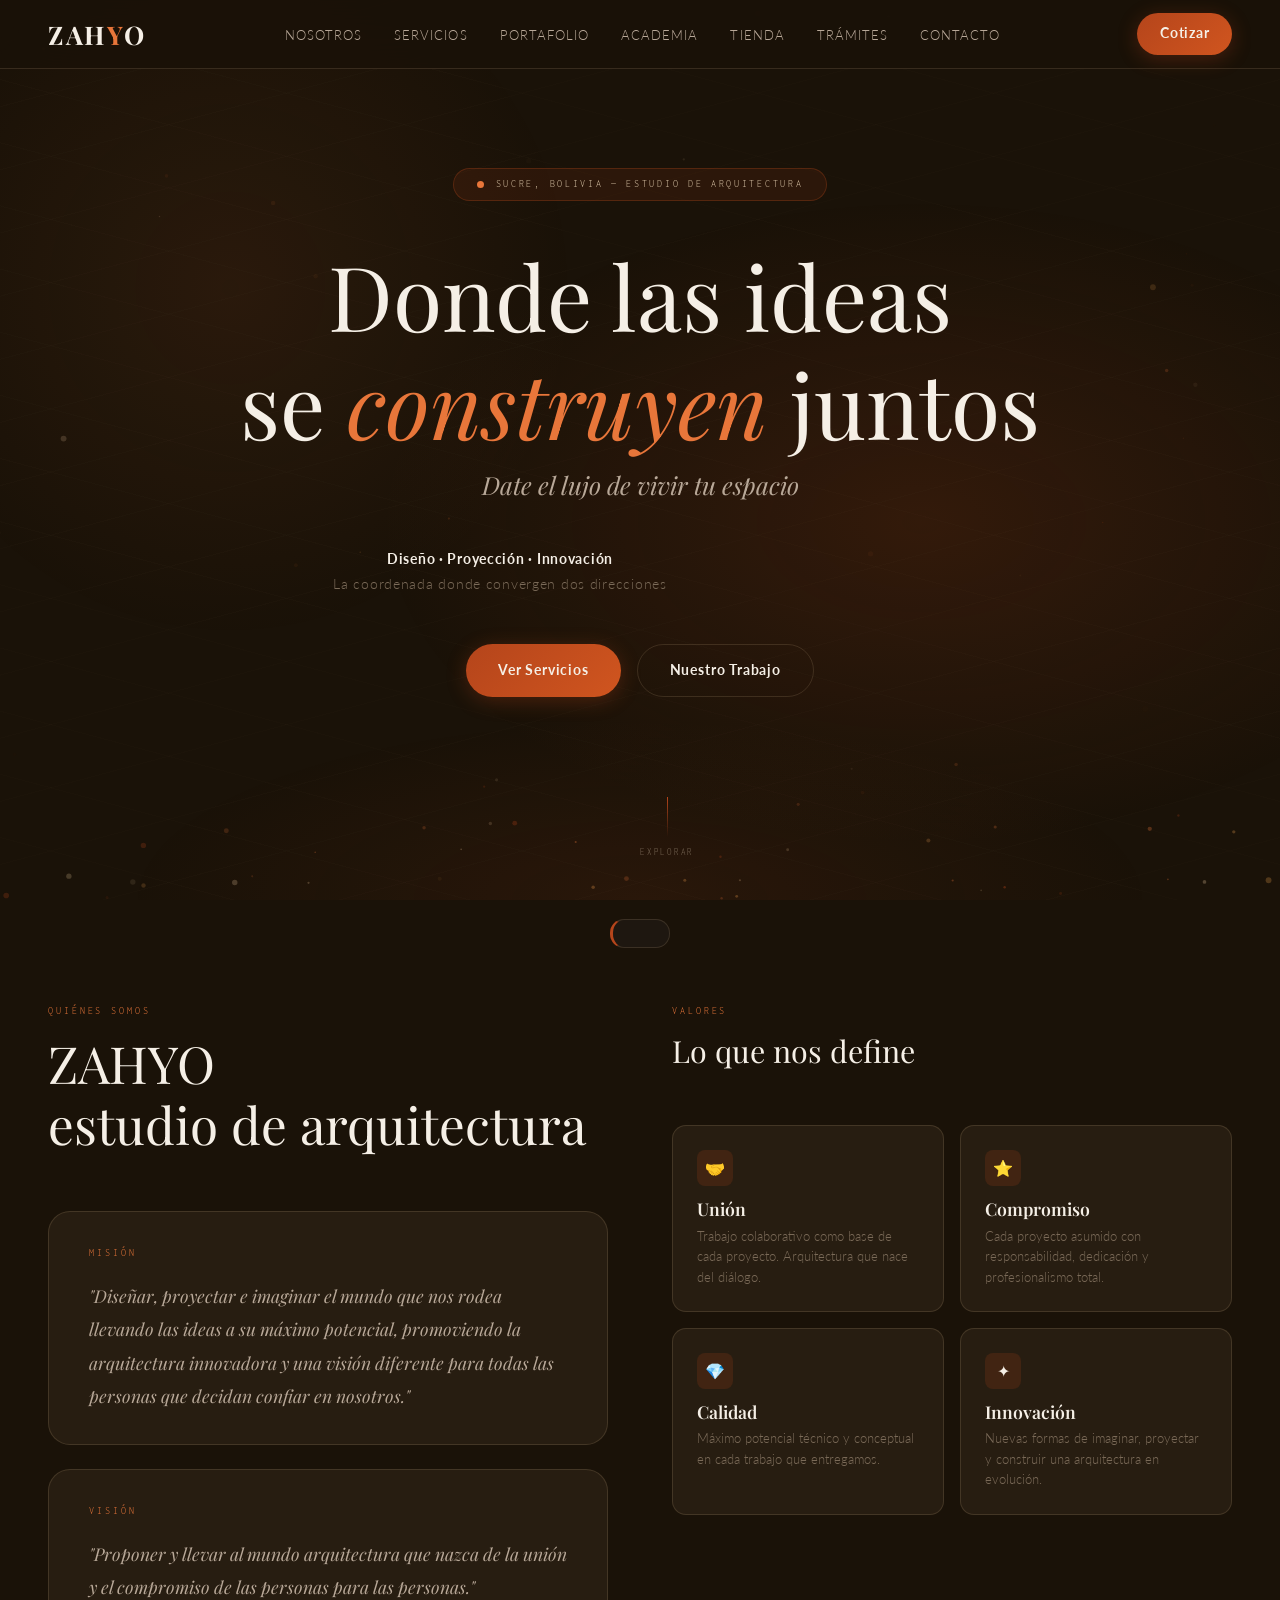
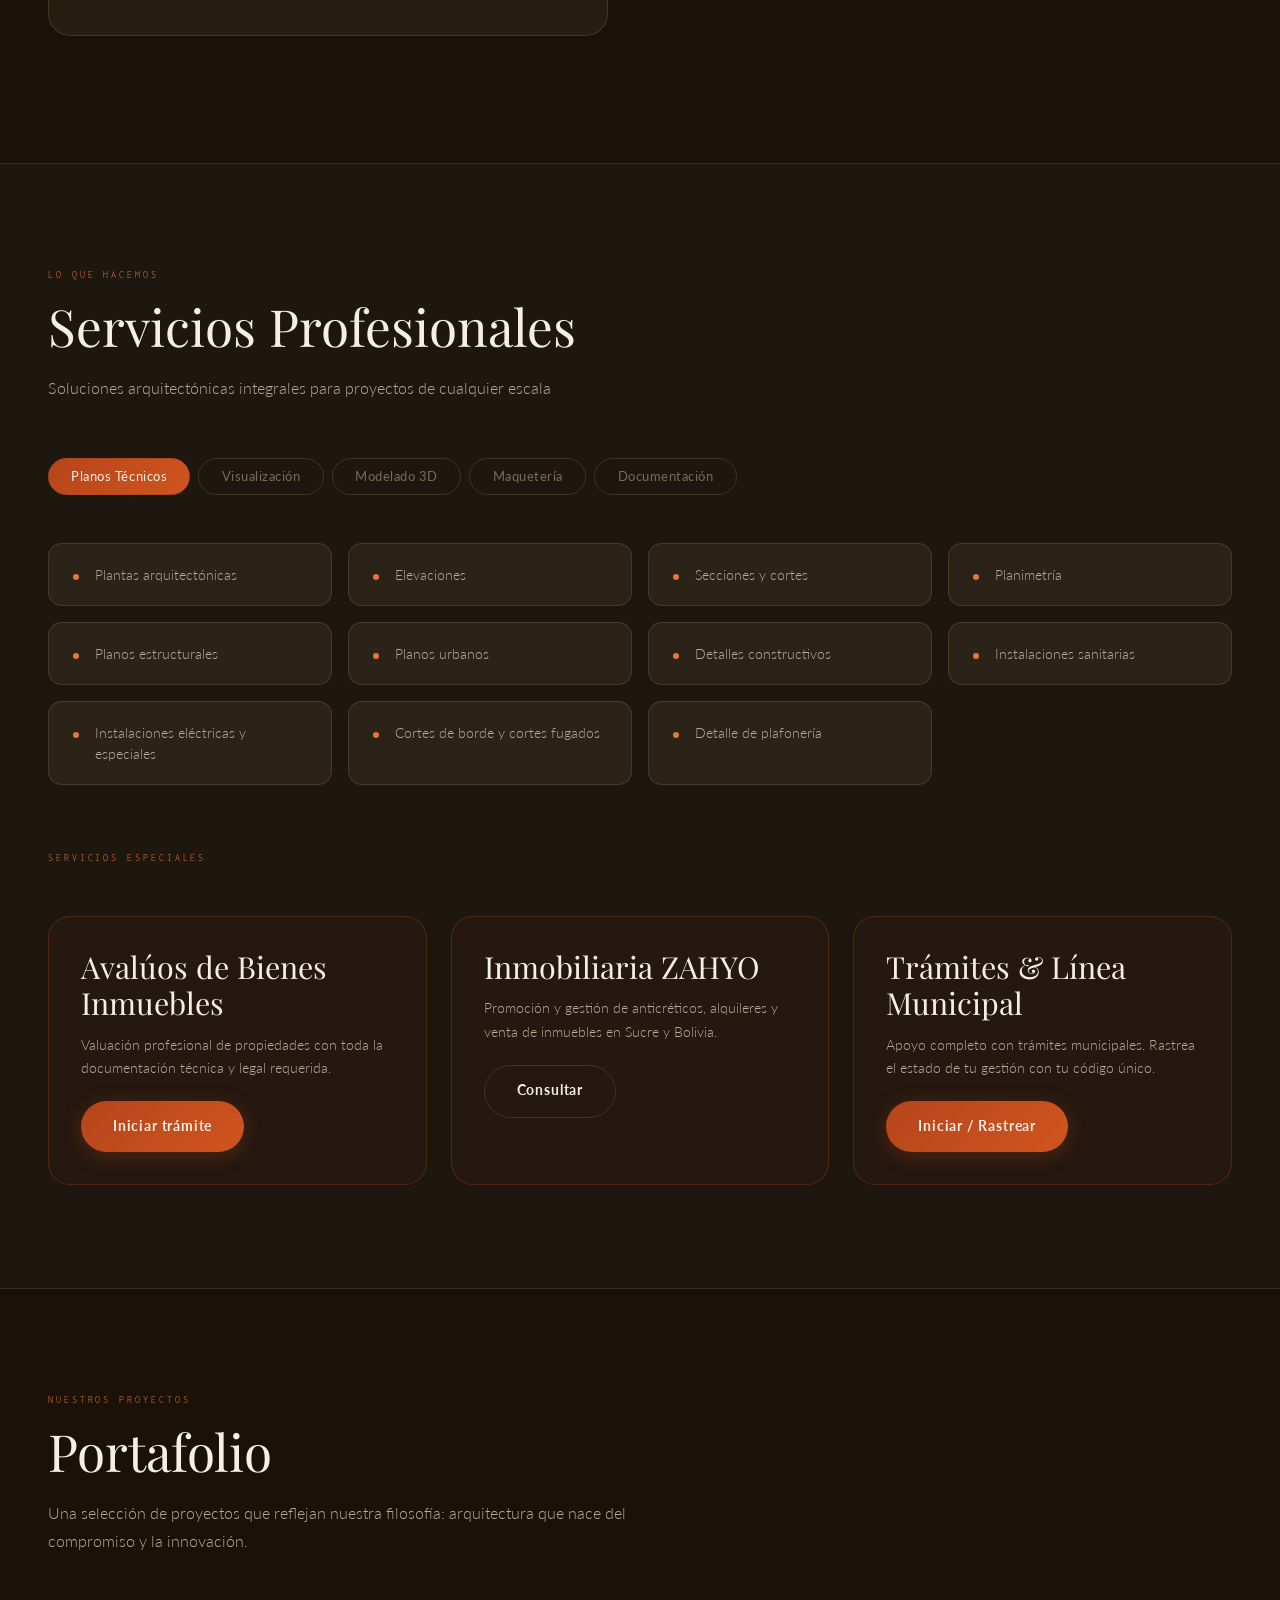
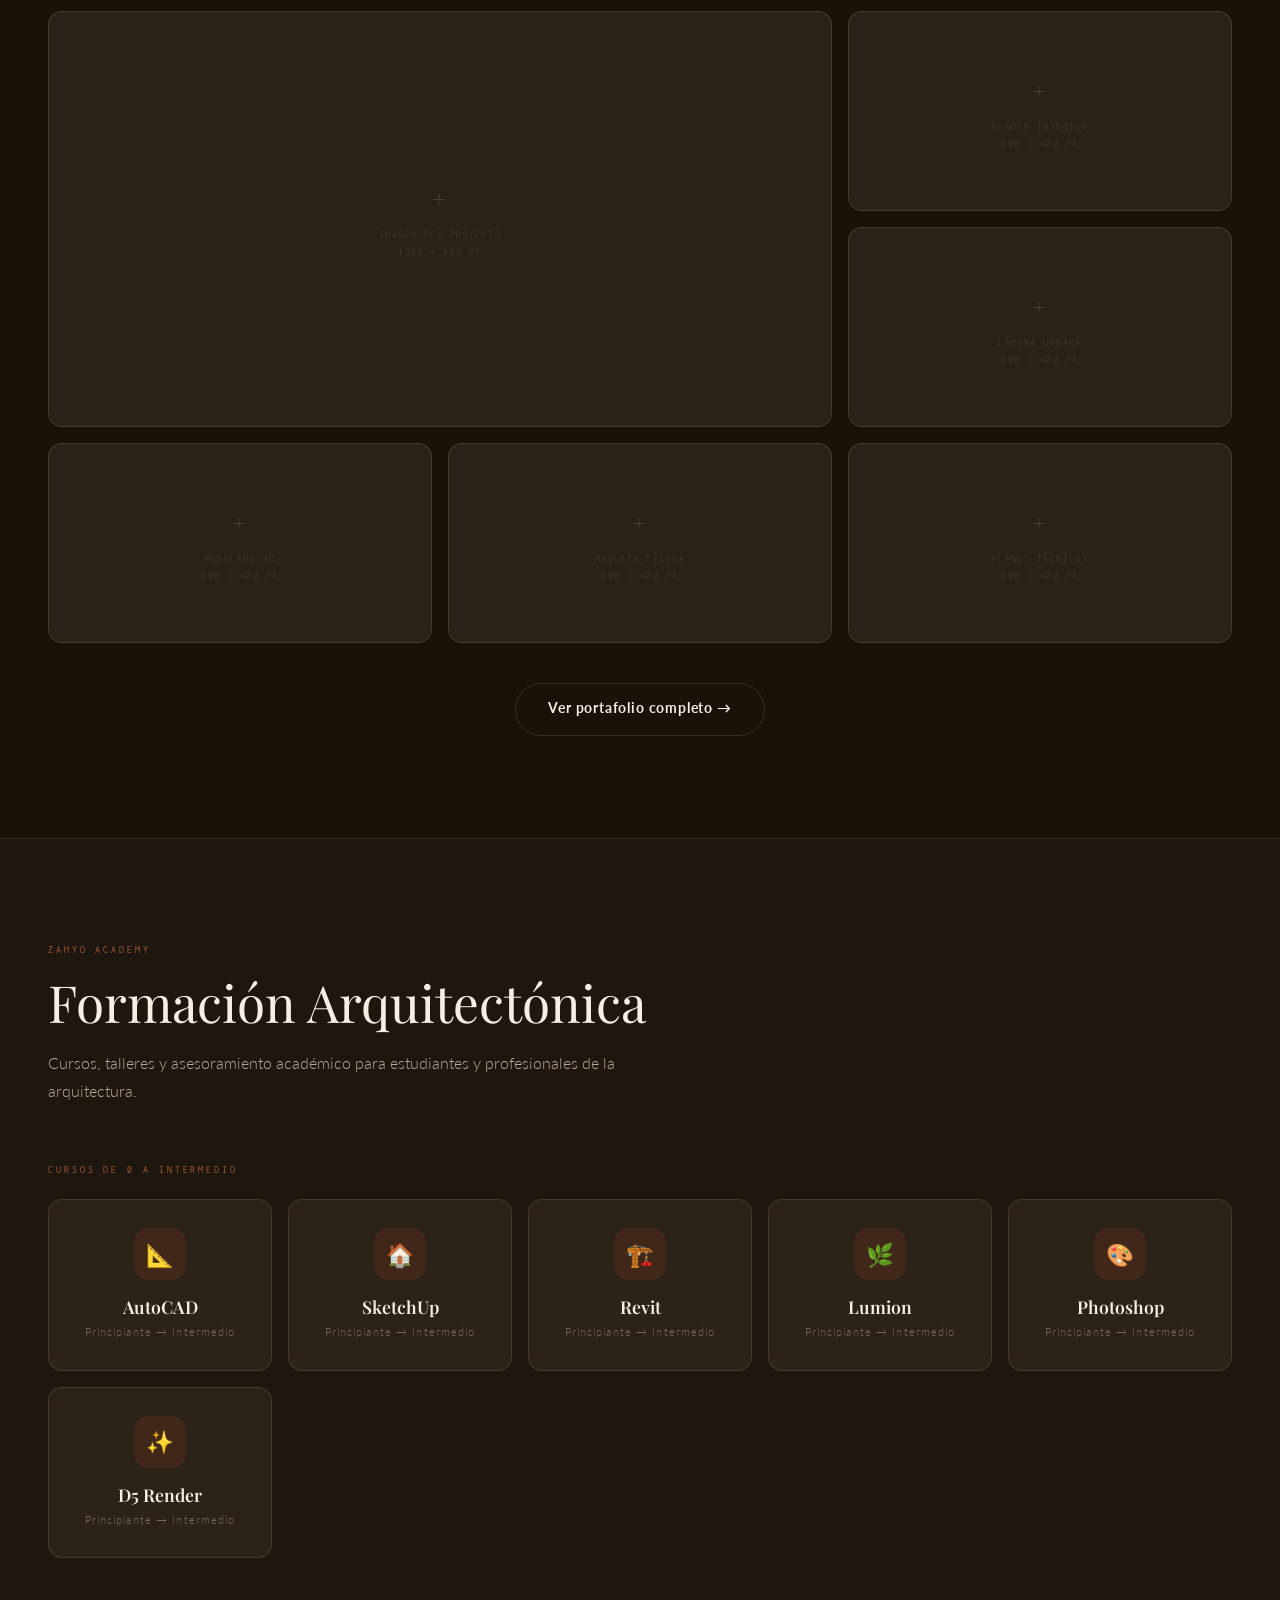
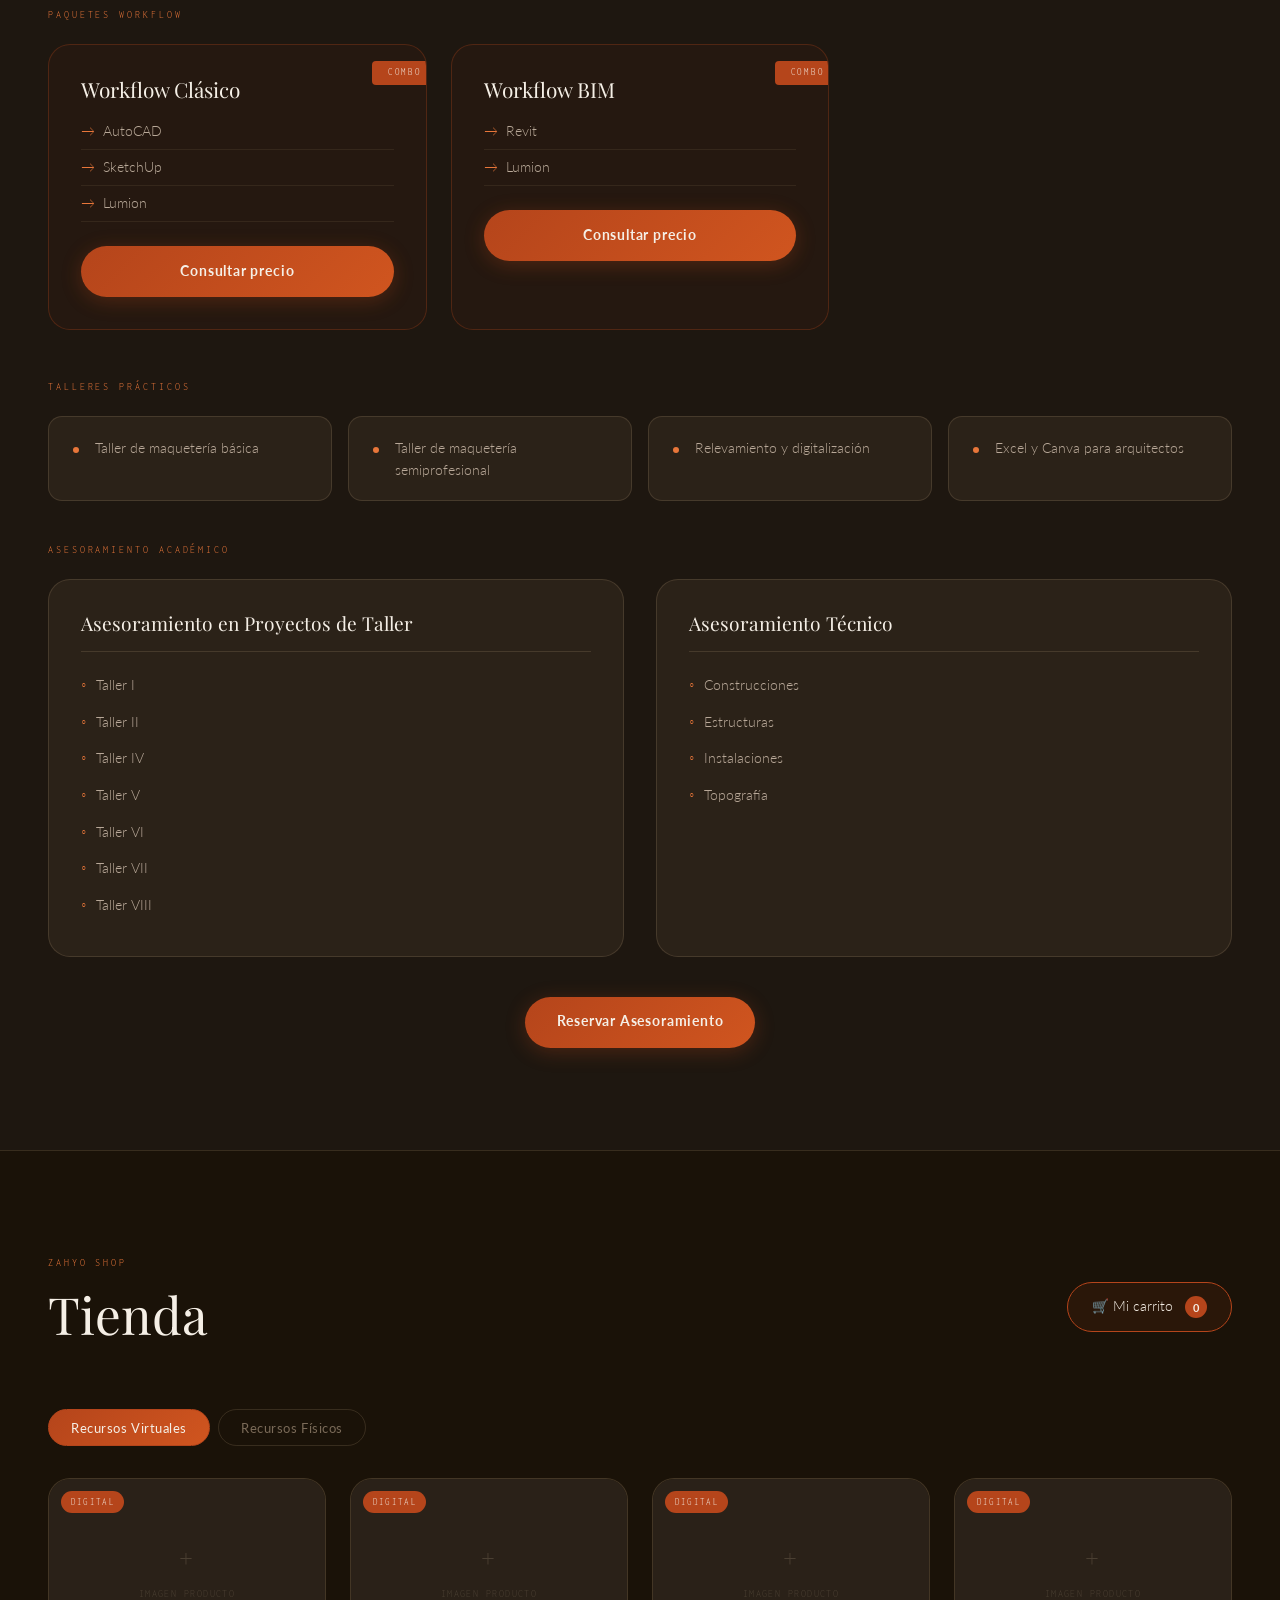
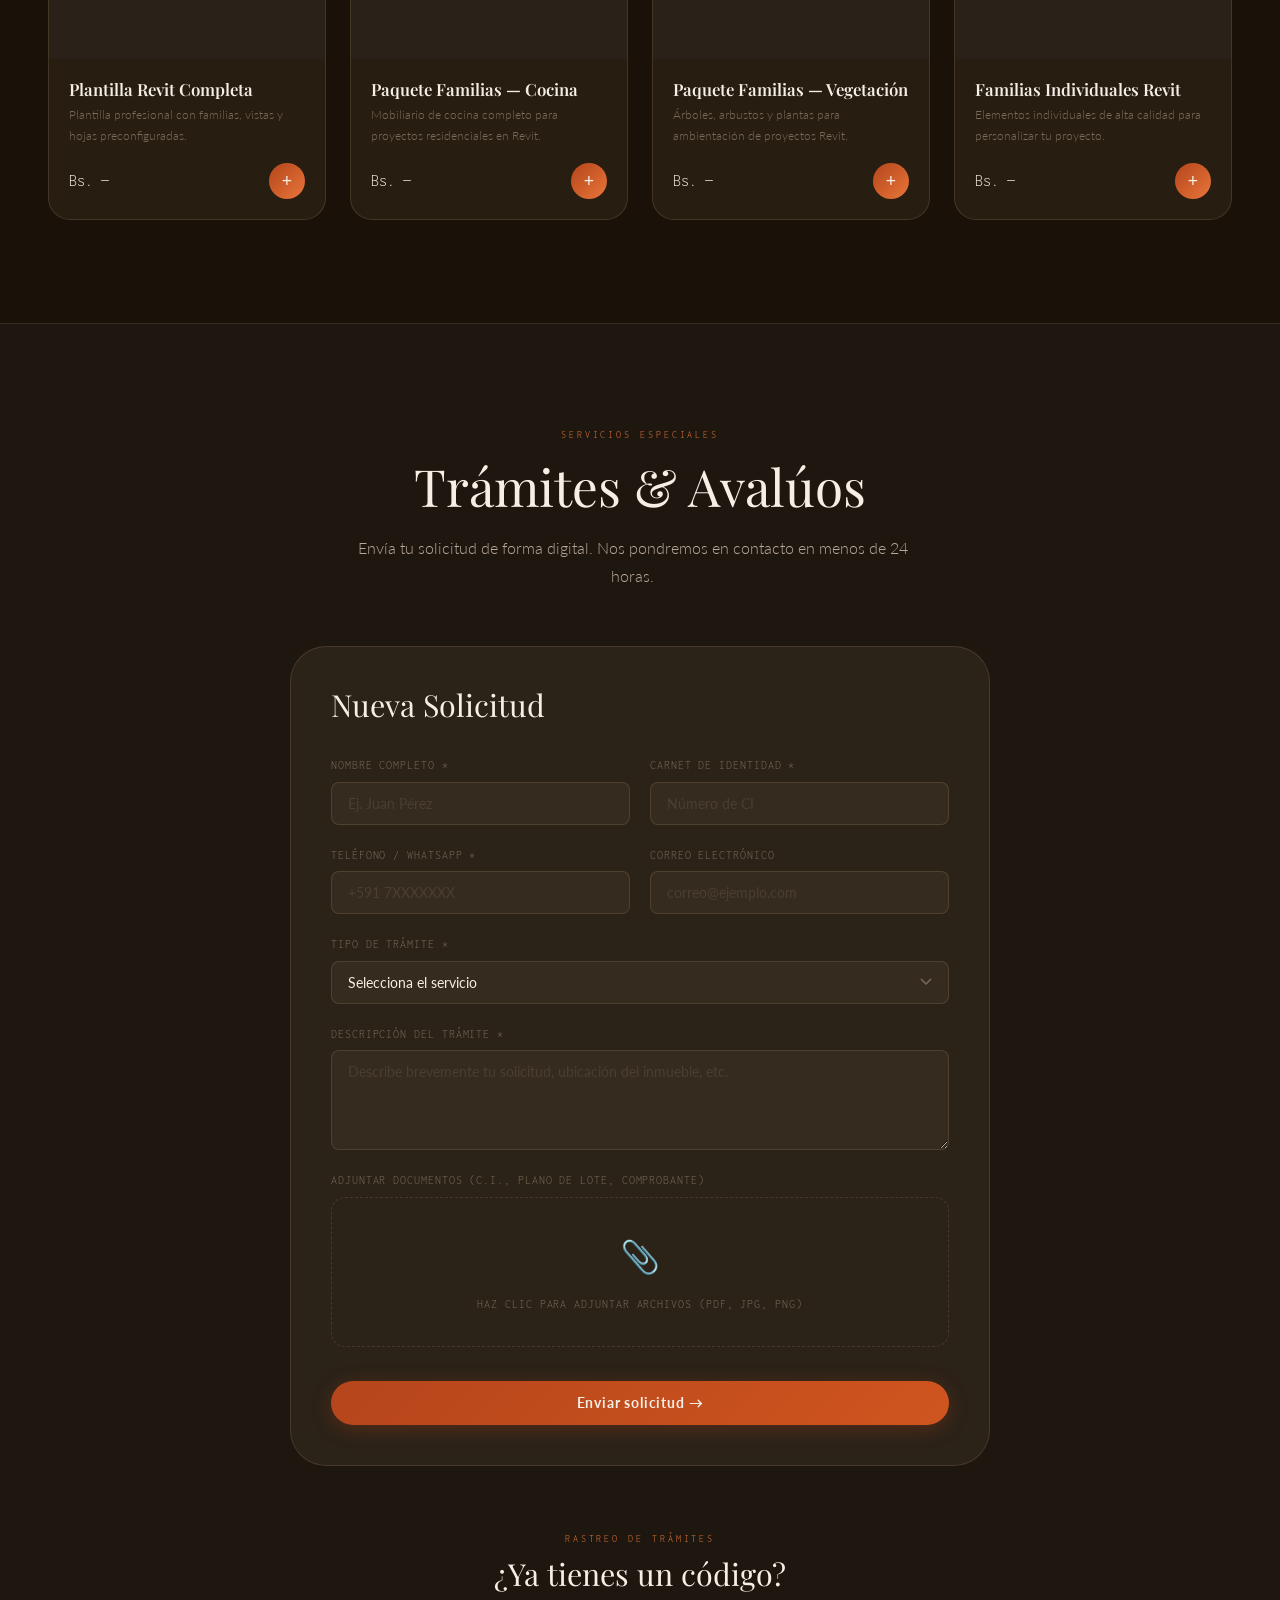
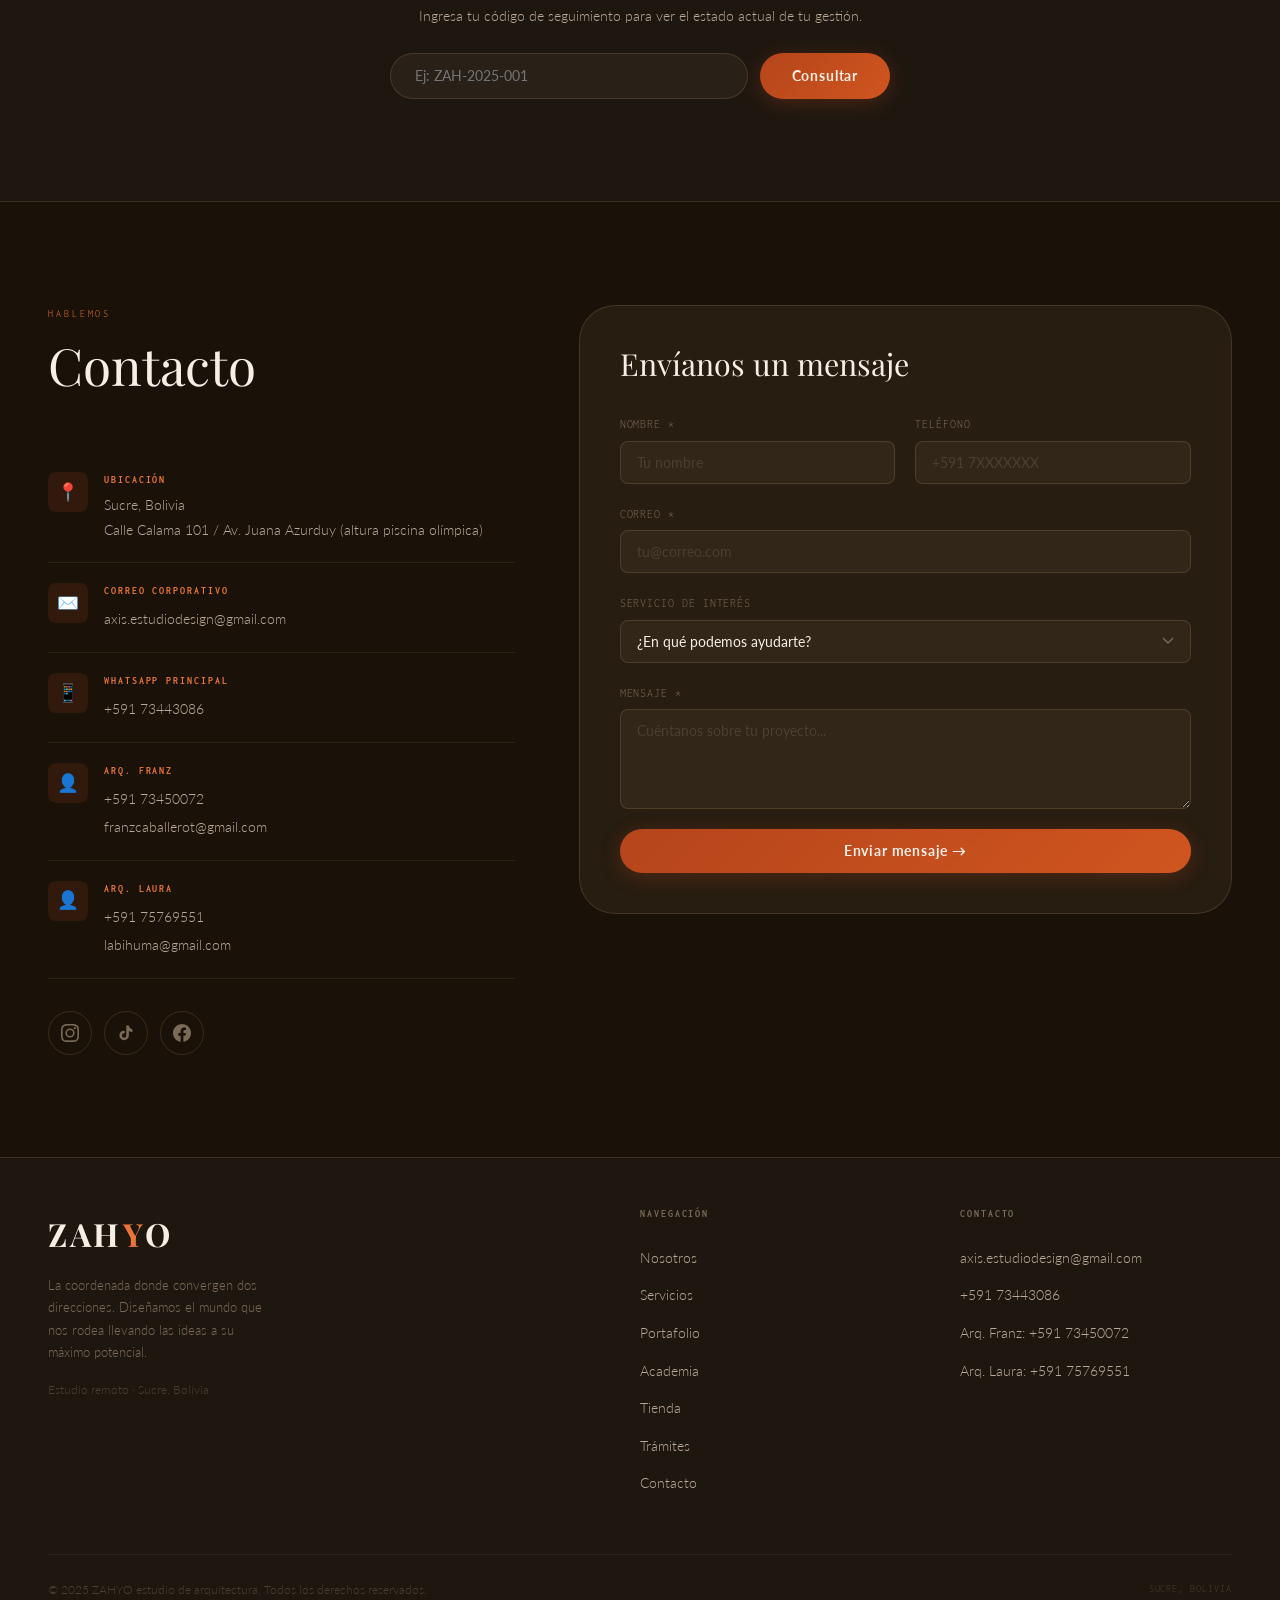
==== index.html @ 7d863292 "aaaaaaaaaaaaaaaaaaaaa" ====
﻿<!DOCTYPE html>
<html lang="es">
<head>
    <meta charset="UTF-8">
    <meta name="viewport" content="width=device-width, initial-scale=1.0">
    <title>ZAHYO — Estudio de Arquitectura</title>
    <link rel="preconnect" href="https://fonts.googleapis.com">
    <link rel="preconnect" href="https://fonts.gstatic.com" crossorigin>
    <link href="https://fonts.googleapis.com/css2?family=Playfair+Display:ital,wght@0,400;0,600;0,700;1,400;1,600&family=Lato:wght@300;400;700&family=Inconsolata:wght@400;600&display=swap" rel="stylesheet">
    <style>
        /* ============================================================
           ZAHYO — DESIGN SYSTEM — WARM EDITION
        ============================================================ */
        :root {
            --terracotta: #B5451B;
            --terracotta-bright: #D0551F;
            --terracotta-dim: #7A2E10;
            --terracotta-glow: rgba(181,69,27,0.18);
            --ember: #E8763A;
            --sand: #C4A882;
            --sand-light: #D9C4A8;
            --ink: #1A1208;
            --dark: #120E07;
            --dark2: #1E1710;
            --dark3: #2A2118;
            --warm-gray: #4A3F32;
            --warm-mid: #7A6A58;
            --warm-light: #B8A898;
            --warm-white: #F5EFE6;
            --parchment: rgba(196,168,130,0.08);
            --parchment2: rgba(196,168,130,0.14);
            --parchment3: rgba(196,168,130,0.22);
            --glass-border: rgba(196,168,130,0.18);
            --glass-blur: blur(20px);
            --font-display: 'Playfair Display', serif;
            --font-body: 'Lato', sans-serif;
            --font-mono: 'Inconsolata', monospace;
            --r-sm: 8px;
            --r-md: 14px;
            --r-lg: 22px;
            --r-xl: 36px;
            --transition: all 0.35s cubic-bezier(0.4, 0, 0.2, 1);
        }

        *, *::before, *::after {
            box-sizing: border-box;
            margin: 0;
            padding: 0;
        }

        html {
            scroll-behavior: smooth;
        }

        body {
            background: var(--ink);
            color: var(--warm-white);
            font-family: var(--font-body);
            font-weight: 300;
            line-height: 1.75;
            overflow-x: hidden;
        }

        ::-webkit-scrollbar {
            width: 4px;
        }

        ::-webkit-scrollbar-track {
            background: var(--dark);
        }

        ::-webkit-scrollbar-thumb {
            background: var(--terracotta);
            border-radius: 2px;
        }

        ::selection {
            background: var(--terracotta);
            color: var(--warm-white);
        }

        h1, h2, h3, h4 {
            font-family: var(--font-display);
            font-weight: 400;
            line-height: 1.2;
        }

        h1 {
            font-size: clamp(2.8rem, 7vw, 6.5rem);
        }

        h2 {
            font-size: clamp(1.8rem, 4vw, 3.2rem);
        }

        h3 {
            font-size: clamp(1.2rem, 2.5vw, 1.9rem);
        }

        p {
            color: var(--warm-light);
            max-width: 65ch;
        }

        .label {
            font-family: var(--font-mono);
            font-size: 0.65rem;
            letter-spacing: 0.28em;
            text-transform: uppercase;
            color: var(--ember);
        }

        .section-header {
            margin-bottom: 3.5rem;
        }

            .section-header .label {
                margin-bottom: 0.75rem;
                display: block;
            }

            .section-header h2 {
                margin-bottom: 1rem;
            }

        .container {
            max-width: 1280px;
            margin: 0 auto;
            padding: 0 clamp(1.25rem, 4vw, 3rem);
        }

        section {
            padding: clamp(4rem, 8vw, 8rem) 0;
        }

        .btn {
            display: inline-flex;
            align-items: center;
            gap: 0.6rem;
            padding: 0.85rem 2rem;
            border-radius: var(--r-xl);
            font-family: var(--font-body);
            font-size: 0.85rem;
            font-weight: 700;
            letter-spacing: 0.06em;
            cursor: pointer;
            border: none;
            text-decoration: none;
            transition: var(--transition);
            white-space: nowrap;
        }

        .btn-primary {
            background: linear-gradient(135deg, var(--terracotta), var(--terracotta-bright));
            color: var(--warm-white);
            box-shadow: 0 4px 20px rgba(181,69,27,0.3);
        }

            .btn-primary:hover {
                background: linear-gradient(135deg, var(--terracotta-bright), var(--ember));
                transform: translateY(-2px);
                box-shadow: 0 12px 32px rgba(181,69,27,0.45);
            }

        .btn-ghost {
            background: transparent;
            color: var(--warm-white);
            border: 1px solid var(--glass-border);
        }

            .btn-ghost:hover {
                background: var(--parchment2);
                border-color: var(--sand);
            }

        .glass {
            background: var(--parchment);
            backdrop-filter: var(--glass-blur);
            -webkit-backdrop-filter: var(--glass-blur);
            border: 1px solid var(--glass-border);
            border-radius: var(--r-lg);
        }

        .divider {
            height: 1px;
            background: var(--glass-border);
        }

        /* ── PARTICLE CANVAS ──────────────────────── */
        #particle-canvas {
            position: fixed;
            inset: 0;
            pointer-events: none;
            z-index: 0;
            opacity: 0.55;
        }

        /* ============================================================
           NAVIGATION
        ============================================================ */
        .nav {
            position: fixed;
            top: 0;
            left: 0;
            right: 0;
            z-index: 1000;
            padding: 0 clamp(1.25rem, 4vw, 3rem);
            background: rgba(26, 18, 8, 0.82);
            backdrop-filter: blur(28px);
            -webkit-backdrop-filter: blur(28px);
            border-bottom: 1px solid var(--glass-border);
            transition: var(--transition);
        }

        .nav-inner {
            max-width: 1280px;
            margin: 0 auto;
            display: flex;
            align-items: center;
            justify-content: space-between;
            height: 68px;
        }

        .nav-logo {
            font-family: var(--font-display);
            font-size: 1.6rem;
            font-weight: 700;
            letter-spacing: 0.1em;
            color: var(--warm-white);
            text-decoration: none;
        }

            .nav-logo span {
                color: var(--ember);
            }

        .nav-links {
            display: flex;
            gap: 2rem;
            list-style: none;
        }

            .nav-links a {
                color: var(--warm-light);
                text-decoration: none;
                font-size: 0.82rem;
                letter-spacing: 0.08em;
                text-transform: uppercase;
                transition: var(--transition);
                position: relative;
            }

                .nav-links a::after {
                    content: '';
                    position: absolute;
                    bottom: -4px;
                    left: 0;
                    width: 0;
                    height: 1px;
                    background: var(--ember);
                    transition: width 0.3s ease;
                }

                .nav-links a:hover {
                    color: var(--warm-white);
                }

                    .nav-links a:hover::after {
                        width: 100%;
                    }

        .nav-cta {
            display: flex;
            gap: 0.75rem;
        }

        .hamburger {
            display: none;
            flex-direction: column;
            gap: 5px;
            cursor: pointer;
            background: none;
            border: none;
            padding: 4px;
        }

            .hamburger span {
                display: block;
                width: 24px;
                height: 1.5px;
                background: var(--warm-white);
                transition: var(--transition);
            }

        .mobile-nav {
            display: none;
            position: fixed;
            inset: 68px 0 0 0;
            background: rgba(18, 14, 7, 0.97);
            backdrop-filter: blur(32px);
            flex-direction: column;
            align-items: center;
            justify-content: center;
            gap: 2.5rem;
            z-index: 999;
        }

            .mobile-nav.open {
                display: flex;
            }

            .mobile-nav a {
                font-family: var(--font-display);
                font-size: 2rem;
                color: var(--warm-white);
                text-decoration: none;
                transition: var(--transition);
            }

                .mobile-nav a:hover {
                    color: var(--ember);
                }

        /* ============================================================
           HERO
        ============================================================ */
        .hero {
            min-height: 100dvh;
            display: grid;
            place-items: center;
            position: relative;
            overflow: hidden;
            padding-top: 68px;
        }

        .hero-bg {
            position: absolute;
            inset: 0;
            background: radial-gradient(ellipse 65% 55% at 72% 58%, rgba(181,69,27,0.16) 0%, transparent 65%), radial-gradient(ellipse 45% 65% at 18% 32%, rgba(232,118,58,0.08) 0%, transparent 60%), radial-gradient(ellipse 80% 40% at 50% 100%, rgba(181,69,27,0.1) 0%, transparent 50%);
        }

        /* warm fibrous texture overlay */
        .hero-texture {
            position: absolute;
            inset: 0;
            background-image: repeating-linear-gradient( 15deg, transparent, transparent 60px, rgba(196,168,130,0.015) 60px, rgba(196,168,130,0.015) 61px ), repeating-linear-gradient( -15deg, transparent, transparent 60px, rgba(196,168,130,0.015) 60px, rgba(196,168,130,0.015) 61px );
        }

        .hero-content {
            position: relative;
            z-index: 2;
            text-align: center;
            max-width: 920px;
            padding: 0 1.5rem;
        }

        .hero-badge {
            display: inline-flex;
            align-items: center;
            gap: 0.75rem;
            padding: 0.45rem 1.4rem;
            border-radius: 99px;
            background: rgba(181,69,27,0.12);
            border: 1px solid rgba(181,69,27,0.3);
            font-family: var(--font-mono);
            font-size: 0.6rem;
            letter-spacing: 0.28em;
            text-transform: uppercase;
            color: var(--sand-light);
            margin-bottom: 2.5rem;
            animation: fadeUp 0.8s ease both;
        }

            .hero-badge::before {
                content: '';
                width: 7px;
                height: 7px;
                border-radius: 50%;
                background: var(--ember);
                animation: pulse 2s infinite;
            }

        .hero-title {
            animation: fadeUp 0.8s 0.1s ease both;
            margin-bottom: 0.4rem;
        }

            .hero-title em {
                font-style: italic;
                color: var(--ember);
            }

        .hero-sub {
            font-family: var(--font-display);
            font-size: clamp(1rem, 2.5vw, 1.55rem);
            font-weight: 400;
            color: var(--warm-light);
            font-style: italic;
            margin-bottom: 2.5rem;
            animation: fadeUp 0.8s 0.2s ease both;
        }

        .hero-tagline {
            font-size: 0.9rem;
            color: var(--warm-mid);
            letter-spacing: 0.05em;
            margin-bottom: 3rem;
            animation: fadeUp 0.8s 0.3s ease both;
        }

            .hero-tagline strong {
                color: var(--warm-white);
                font-weight: 700;
            }

        .hero-actions {
            display: flex;
            gap: 1rem;
            justify-content: center;
            flex-wrap: wrap;
            animation: fadeUp 0.8s 0.4s ease both;
        }

        .hero-scroll {
            position: absolute;
            bottom: 2.5rem;
            left: 50%;
            transform: translateX(-50%);
            display: flex;
            flex-direction: column;
            align-items: center;
            gap: 0.5rem;
            font-family: var(--font-mono);
            font-size: 0.55rem;
            letter-spacing: 0.2em;
            text-transform: uppercase;
            color: var(--warm-mid);
            animation: fadeUp 0.8s 0.8s ease both;
        }

        .hero-scroll-line {
            width: 1px;
            height: 40px;
            background: linear-gradient(var(--terracotta), transparent);
            animation: scrollLine 2s ease infinite;
        }

        /* ============================================================
           ABOUT
        ============================================================ */
        .about-grid {
            display: grid;
            grid-template-columns: 1fr 1fr;
            gap: 4rem;
            align-items: start;
        }

        .values-grid {
            display: grid;
            grid-template-columns: 1fr 1fr;
            gap: 1rem;
            margin-top: 2rem;
        }

        .value-card {
            padding: 1.5rem;
            border-radius: var(--r-md);
            border: 1px solid var(--glass-border);
            background: var(--parchment);
            transition: var(--transition);
        }

            .value-card:hover {
                border-color: rgba(181,69,27,0.45);
                background: rgba(181,69,27,0.07);
                transform: translateY(-3px);
                box-shadow: 0 8px 32px rgba(181,69,27,0.12);
            }

        .value-icon {
            width: 36px;
            height: 36px;
            border-radius: var(--r-sm);
            background: rgba(181,69,27,0.18);
            display: grid;
            place-items: center;
            font-size: 1rem;
            margin-bottom: 0.75rem;
        }

        .value-card h4 {
            font-family: var(--font-display);
            font-size: 1.1rem;
            font-weight: 600;
            margin-bottom: 0.4rem;
        }

        .value-card p {
            font-size: 0.8rem;
            max-width: 100%;
            color: var(--warm-mid);
            line-height: 1.6;
        }

        .mission-block {
            padding: 2rem 2.5rem;
            border-radius: var(--r-lg);
            border: 1px solid var(--glass-border);
            background: var(--parchment);
            margin-bottom: 1.5rem;
        }

            .mission-block .label {
                margin-bottom: 1rem;
                display: block;
            }

            .mission-block p {
                font-family: var(--font-display);
                font-size: 1.1rem;
                font-weight: 400;
                font-style: italic;
                color: var(--warm-light);
                max-width: 100%;
                line-height: 1.9;
            }

        /* ============================================================
           SERVICES
        ============================================================ */
        .services {
            background: var(--dark2);
        }

        .services-tabs {
            display: flex;
            gap: 0.5rem;
            flex-wrap: wrap;
            margin-bottom: 3rem;
        }

        .tab-btn {
            padding: 0.6rem 1.4rem;
            border-radius: 99px;
            border: 1px solid var(--glass-border);
            background: transparent;
            color: var(--warm-mid);
            font-family: var(--font-body);
            font-size: 0.8rem;
            cursor: pointer;
            transition: var(--transition);
            letter-spacing: 0.04em;
        }

            .tab-btn.active, .tab-btn:hover {
                background: linear-gradient(135deg, var(--terracotta), var(--terracotta-bright));
                border-color: var(--terracotta);
                color: var(--warm-white);
            }

        .services-panel {
            display: none;
        }

            .services-panel.active {
                display: block;
            }

        .services-list {
            display: grid;
            grid-template-columns: repeat(auto-fill, minmax(280px, 1fr));
            gap: 1rem;
        }

        .service-item {
            display: flex;
            align-items: flex-start;
            gap: 1rem;
            padding: 1.25rem 1.5rem;
            border-radius: var(--r-md);
            border: 1px solid var(--glass-border);
            background: var(--parchment);
            transition: var(--transition);
        }

            .service-item:hover {
                border-color: rgba(181,69,27,0.4);
                background: rgba(181,69,27,0.05);
                transform: translateX(4px);
            }

        .service-dot {
            width: 6px;
            height: 6px;
            border-radius: 50%;
            background: var(--ember);
            margin-top: 0.6rem;
            flex-shrink: 0;
        }

        .service-item span {
            font-size: 0.88rem;
            color: var(--warm-light);
            line-height: 1.5;
        }

        .special-services {
            display: grid;
            grid-template-columns: repeat(auto-fill, minmax(320px, 1fr));
            gap: 1.5rem;
            margin-top: 3rem;
        }

        .special-card {
            padding: 2rem;
            border-radius: var(--r-lg);
            border: 1px solid rgba(181,69,27,0.3);
            background: rgba(181,69,27,0.05);
            transition: var(--transition);
        }

            .special-card:hover {
                background: rgba(181,69,27,0.1);
                transform: translateY(-4px);
                box-shadow: 0 16px 40px rgba(181,69,27,0.18);
            }

            .special-card h3 {
                margin-bottom: 0.75rem;
            }

            .special-card p {
                font-size: 0.85rem;
                max-width: 100%;
            }

        /* ============================================================
           PORTFOLIO
        ============================================================ */
        .portfolio-grid {
            display: grid;
            grid-template-columns: repeat(12, 1fr);
            grid-auto-rows: 200px;
            gap: 1rem;
        }

        .portfolio-item {
            border-radius: var(--r-md);
            overflow: hidden;
            cursor: pointer;
            position: relative;
            background: var(--dark3);
            border: 1px solid var(--glass-border);
            transition: var(--transition);
        }

            .portfolio-item:nth-child(1) {
                grid-column: span 8;
                grid-row: span 2;
            }

            .portfolio-item:nth-child(2) {
                grid-column: span 4;
            }

            .portfolio-item:nth-child(3) {
                grid-column: span 4;
            }

            .portfolio-item:nth-child(4) {
                grid-column: span 4;
            }

            .portfolio-item:nth-child(5) {
                grid-column: span 4;
            }

            .portfolio-item:nth-child(6) {
                grid-column: span 4;
            }

            .portfolio-item img {
                width: 100%;
                height: 100%;
                object-fit: cover;
                display: block;
                transition: transform 0.6s ease;
            }

            .portfolio-item:hover img {
                transform: scale(1.05);
            }

        .portfolio-overlay {
            position: absolute;
            inset: 0;
            background: linear-gradient(0deg, rgba(18,10,4,0.8) 0%, transparent 50%);
            opacity: 0;
            transition: var(--transition);
            display: flex;
            align-items: flex-end;
            padding: 1.5rem;
        }

        .portfolio-item:hover .portfolio-overlay {
            opacity: 1;
        }

        .portfolio-overlay span {
            font-family: var(--font-display);
            font-size: 1rem;
            color: var(--warm-white);
        }

        .img-placeholder {
            width: 100%;
            height: 100%;
            display: flex;
            flex-direction: column;
            align-items: center;
            justify-content: center;
            gap: 0.5rem;
            color: var(--warm-gray);
            font-family: var(--font-mono);
            font-size: 0.6rem;
            letter-spacing: 0.15em;
            text-transform: uppercase;
            text-align: center;
        }

            .img-placeholder::before {
                content: '+';
                font-size: 1.5rem;
                color: var(--warm-gray);
                font-family: var(--font-body);
                font-weight: 300;
            }

        /* ============================================================
           ACADEMY
        ============================================================ */
        .academy {
            background: var(--dark2);
        }

        .courses-grid {
            display: grid;
            grid-template-columns: repeat(auto-fill, minmax(220px, 1fr));
            gap: 1rem;
            margin-bottom: 3rem;
        }

        .course-card {
            padding: 1.75rem;
            border-radius: var(--r-md);
            border: 1px solid var(--glass-border);
            background: var(--parchment);
            text-align: center;
            cursor: pointer;
            transition: var(--transition);
            position: relative;
            overflow: hidden;
            text-decoration: none;
            color: var(--warm-white);
            display: block;
        }

            .course-card::before {
                content: '';
                position: absolute;
                bottom: 0;
                left: 0;
                right: 0;
                height: 2px;
                background: linear-gradient(90deg, var(--terracotta), var(--ember));
                transform: scaleX(0);
                transition: transform 0.35s ease;
            }

            .course-card:hover::before {
                transform: scaleX(1);
            }

            .course-card:hover {
                border-color: rgba(181,69,27,0.4);
                transform: translateY(-4px);
                box-shadow: 0 12px 28px rgba(181,69,27,0.15);
            }

        .course-icon {
            width: 52px;
            height: 52px;
            border-radius: var(--r-md);
            background: rgba(181,69,27,0.15);
            display: grid;
            place-items: center;
            margin: 0 auto 1rem;
            font-size: 1.4rem;
        }

        .course-card h4 {
            font-family: var(--font-display);
            font-size: 1.1rem;
            font-weight: 600;
            margin-bottom: 0.3rem;
        }

        .course-card .course-level {
            font-size: 0.7rem;
            color: var(--warm-mid);
            letter-spacing: 0.1em;
        }

        .paquetes-grid {
            display: grid;
            grid-template-columns: repeat(auto-fill, minmax(280px, 1fr));
            gap: 1.5rem;
            margin-bottom: 3rem;
        }

        .paquete-card {
            padding: 2rem;
            border-radius: var(--r-lg);
            border: 1px solid rgba(181,69,27,0.3);
            background: rgba(181,69,27,0.05);
            position: relative;
            overflow: hidden;
        }

            .paquete-card::after {
                content: 'COMBO';
                position: absolute;
                top: 1rem;
                right: -0.75rem;
                background: var(--terracotta);
                color: var(--warm-white);
                font-family: var(--font-mono);
                font-size: 0.55rem;
                letter-spacing: 0.2em;
                padding: 0.25rem 1rem;
                border-radius: 4px;
            }

            .paquete-card h4 {
                font-family: var(--font-display);
                font-size: 1.3rem;
                font-weight: 400;
                margin-bottom: 0.75rem;
            }

            .paquete-card ul {
                list-style: none;
            }

            .paquete-card li {
                font-size: 0.85rem;
                color: var(--warm-light);
                padding: 0.35rem 0;
                border-bottom: 1px solid rgba(196,168,130,0.1);
                display: flex;
                align-items: center;
                gap: 0.5rem;
            }

                .paquete-card li::before {
                    content: '→';
                    color: var(--ember);
                }

        .asesoramiento-grid {
            display: grid;
            grid-template-columns: 1fr 1fr;
            gap: 2rem;
        }

        .asesoria-block {
            padding: 2rem;
            border-radius: var(--r-lg);
            border: 1px solid var(--glass-border);
            background: var(--parchment);
        }

            .asesoria-block h4 {
                font-family: var(--font-display);
                font-size: 1.2rem;
                margin-bottom: 1rem;
                padding-bottom: 1rem;
                border-bottom: 1px solid var(--glass-border);
            }

            .asesoria-block ul {
                list-style: none;
            }

            .asesoria-block li {
                font-size: 0.85rem;
                color: var(--warm-light);
                padding: 0.4rem 0;
                display: flex;
                align-items: center;
                gap: 0.6rem;
            }

                .asesoria-block li::before {
                    content: '◦';
                    color: var(--ember);
                }

        /* ============================================================
           SHOP
        ============================================================ */
        .shop-header-row {
            display: flex;
            align-items: center;
            justify-content: space-between;
            flex-wrap: wrap;
            gap: 1.5rem;
            margin-bottom: 3rem;
        }

        .cart-bubble {
            position: relative;
            padding: 0.75rem 1.5rem;
            border-radius: 99px;
            border: 1px solid var(--terracotta);
            background: rgba(181,69,27,0.1);
            display: flex;
            align-items: center;
            gap: 0.75rem;
            cursor: pointer;
            transition: var(--transition);
            font-size: 0.85rem;
        }

            .cart-bubble:hover {
                background: rgba(181,69,27,0.2);
            }

        .cart-count {
            background: var(--terracotta);
            color: var(--warm-white);
            border-radius: 50%;
            width: 22px;
            height: 22px;
            display: grid;
            place-items: center;
            font-size: 0.7rem;
            font-weight: 700;
        }

        .shop-category-tabs {
            display: flex;
            gap: 0.5rem;
            margin-bottom: 2rem;
            flex-wrap: wrap;
        }

        .products-grid {
            display: grid;
            grid-template-columns: repeat(auto-fill, minmax(260px, 1fr));
            gap: 1.5rem;
        }

        .product-card {
            border-radius: var(--r-lg);
            border: 1px solid var(--glass-border);
            background: var(--parchment);
            overflow: hidden;
            transition: var(--transition);
        }

            .product-card:hover {
                border-color: rgba(181,69,27,0.4);
                transform: translateY(-4px);
                box-shadow: 0 16px 40px rgba(0,0,0,0.4);
            }

        .product-img {
            width: 100%;
            height: 180px;
            background: var(--dark3);
            display: flex;
            align-items: center;
            justify-content: center;
            position: relative;
            overflow: hidden;
        }

        .product-badge {
            position: absolute;
            top: 0.75rem;
            left: 0.75rem;
            background: var(--terracotta);
            color: var(--warm-white);
            font-family: var(--font-mono);
            font-size: 0.55rem;
            letter-spacing: 0.15em;
            padding: 0.2rem 0.6rem;
            border-radius: 99px;
        }

        .product-info {
            padding: 1.25rem;
        }

            .product-info h4 {
                font-family: var(--font-display);
                font-size: 1.05rem;
                font-weight: 600;
                margin-bottom: 0.25rem;
            }

            .product-info .product-desc {
                font-size: 0.78rem;
                color: var(--warm-mid);
                max-width: 100%;
                margin-bottom: 1rem;
            }

        .product-footer {
            display: flex;
            align-items: center;
            justify-content: space-between;
        }

        .product-price {
            font-family: var(--font-mono);
            font-size: 1rem;
            color: var(--warm-white);
        }

        .add-to-cart-btn {
            width: 36px;
            height: 36px;
            border-radius: 50%;
            background: linear-gradient(135deg, var(--terracotta), var(--ember));
            border: none;
            color: var(--warm-white);
            cursor: pointer;
            display: grid;
            place-items: center;
            transition: var(--transition);
            font-size: 1.1rem;
        }

            .add-to-cart-btn:hover {
                transform: scale(1.12);
                box-shadow: 0 4px 16px rgba(181,69,27,0.4);
            }

        /* Cart Drawer */
        .cart-overlay {
            position: fixed;
            inset: 0;
            background: rgba(0,0,0,0.7);
            z-index: 2000;
            opacity: 0;
            pointer-events: none;
            transition: opacity 0.3s ease;
            backdrop-filter: blur(4px);
        }

            .cart-overlay.open {
                opacity: 1;
                pointer-events: all;
            }

        .cart-drawer {
            position: fixed;
            top: 0;
            right: -100%;
            width: min(440px, 100vw);
            height: 100vh;
            background: var(--dark2);
            border-left: 1px solid var(--glass-border);
            z-index: 2001;
            transition: right 0.4s cubic-bezier(0.4,0,0.2,1);
            display: flex;
            flex-direction: column;
        }

            .cart-drawer.open {
                right: 0;
            }

        .cart-drawer-header {
            display: flex;
            align-items: center;
            justify-content: space-between;
            padding: 1.5rem 2rem;
            border-bottom: 1px solid var(--glass-border);
        }

        .cart-close {
            background: none;
            border: none;
            color: var(--warm-mid);
            font-size: 1.5rem;
            cursor: pointer;
            transition: var(--transition);
            line-height: 1;
        }

            .cart-close:hover {
                color: var(--warm-white);
            }

        .cart-items {
            flex: 1;
            overflow-y: auto;
            padding: 1.5rem 2rem;
        }

        .cart-empty {
            display: flex;
            flex-direction: column;
            align-items: center;
            justify-content: center;
            height: 100%;
            gap: 1rem;
            color: var(--warm-mid);
            font-size: 0.9rem;
        }

            .cart-empty span {
                font-size: 3rem;
            }

        .cart-item {
            display: flex;
            align-items: center;
            gap: 1rem;
            padding: 1rem 0;
            border-bottom: 1px solid rgba(196,168,130,0.08);
        }

        .cart-item-thumb {
            width: 52px;
            height: 52px;
            border-radius: var(--r-sm);
            background: var(--dark3);
            flex-shrink: 0;
            display: grid;
            place-items: center;
            font-size: 1.2rem;
        }

        .cart-item-info {
            flex: 1;
        }

            .cart-item-info h5 {
                font-family: var(--font-display);
                font-weight: 600;
                font-size: 0.95rem;
                margin-bottom: 0.1rem;
            }

            .cart-item-info p {
                font-size: 0.75rem;
                color: var(--warm-mid);
            }

        .cart-item-price {
            font-family: var(--font-mono);
            font-size: 0.85rem;
            color: var(--ember);
        }

        .remove-item {
            background: none;
            border: none;
            color: var(--warm-mid);
            cursor: pointer;
            font-size: 1rem;
            transition: var(--transition);
            padding: 4px;
        }

            .remove-item:hover {
                color: var(--terracotta);
            }

        .cart-footer {
            padding: 1.5rem 2rem;
            border-top: 1px solid var(--glass-border);
        }

        .cart-total {
            display: flex;
            justify-content: space-between;
            align-items: center;
            margin-bottom: 1.25rem;
            font-size: 1rem;
        }

        .cart-total-price {
            font-family: var(--font-mono);
            font-size: 1.3rem;
            color: var(--warm-white);
        }

        .whatsapp-btn {
            width: 100%;
            display: flex;
            align-items: center;
            justify-content: center;
            gap: 0.75rem;
            padding: 1rem;
            border-radius: var(--r-xl);
            background: #25D366;
            color: #fff;
            border: none;
            font-family: var(--font-body);
            font-size: 0.9rem;
            font-weight: 700;
            cursor: pointer;
            transition: var(--transition);
            text-decoration: none;
        }

            .whatsapp-btn:hover {
                background: #1fba58;
                transform: translateY(-2px);
                box-shadow: 0 12px 32px rgba(37,211,102,0.3);
            }

            .whatsapp-btn svg {
                width: 20px;
                height: 20px;
                fill: currentColor;
            }

        /* ============================================================
           TRAMITES
        ============================================================ */
        .tramites {
            background: var(--dark2);
        }

        .tramite-form-card {
            max-width: 700px;
            margin: 0 auto;
            padding: 2.5rem;
            border-radius: var(--r-xl);
            border: 1px solid var(--glass-border);
            background: var(--parchment);
        }

        .form-grid {
            display: grid;
            grid-template-columns: 1fr 1fr;
            gap: 1.25rem;
            margin-bottom: 1.25rem;
        }

        .form-group {
            display: flex;
            flex-direction: column;
            gap: 0.4rem;
        }

            .form-group.full {
                grid-column: span 2;
            }

            .form-group label {
                font-size: 0.72rem;
                letter-spacing: 0.08em;
                text-transform: uppercase;
                color: var(--warm-mid);
                font-family: var(--font-mono);
            }

            .form-group input, .form-group select, .form-group textarea {
                background: rgba(196,168,130,0.07);
                border: 1px solid var(--glass-border);
                border-radius: var(--r-sm);
                padding: 0.75rem 1rem;
                color: var(--warm-white);
                font-family: var(--font-body);
                font-size: 0.9rem;
                transition: var(--transition);
                outline: none;
                width: 100%;
            }

                .form-group input::placeholder, .form-group textarea::placeholder {
                    color: var(--warm-gray);
                }

                .form-group input:focus, .form-group select:focus, .form-group textarea:focus {
                    border-color: var(--terracotta);
                    background: rgba(181,69,27,0.07);
                }

            .form-group select {
                appearance: none;
                cursor: pointer;
                background-image: url("data:image/svg+xml,%3Csvg xmlns='http://www.w3.org/2000/svg' width='12' height='8' viewBox='0 0 12 8'%3E%3Cpath d='M1 1l5 5 5-5' stroke='%237A6A58' stroke-width='1.5' fill='none'/%3E%3C/svg%3E");
                background-repeat: no-repeat;
                background-position: right 1rem center;
                padding-right: 2.5rem;
            }

                .form-group select option {
                    background: var(--dark2);
                    color: var(--warm-white);
                }

            .form-group textarea {
                resize: vertical;
                min-height: 100px;
            }

        .file-upload {
            border: 1px dashed var(--glass-border);
            border-radius: var(--r-md);
            padding: 2rem;
            text-align: center;
            cursor: pointer;
            transition: var(--transition);
            font-size: 0.85rem;
            color: var(--warm-mid);
        }

            .file-upload:hover {
                border-color: var(--terracotta);
                color: var(--warm-white);
            }

            .file-upload input[type="file"] {
                display: none;
            }

        .file-upload-icon {
            font-size: 2rem;
            margin-bottom: 0.5rem;
            display: block;
        }

        .tracking-section {
            margin-top: 4rem;
            max-width: 500px;
            margin-left: auto;
            margin-right: auto;
            text-align: center;
        }

        .tracking-input-row {
            display: flex;
            gap: 0.75rem;
            margin-top: 1.5rem;
        }

            .tracking-input-row input {
                flex: 1;
                background: rgba(196,168,130,0.07);
                border: 1px solid var(--glass-border);
                border-radius: var(--r-xl);
                padding: 0.85rem 1.5rem;
                color: var(--warm-white);
                font-family: var(--font-body);
                font-size: 0.9rem;
                outline: none;
                transition: var(--transition);
            }

                .tracking-input-row input:focus {
                    border-color: var(--terracotta);
                }

        .tracking-result {
            margin-top: 1.5rem;
            padding: 1.5rem;
            border-radius: var(--r-md);
            border: 1px solid var(--glass-border);
            background: var(--parchment);
            display: none;
            text-align: left;
        }

            .tracking-result.show {
                display: block;
            }

        /* ============================================================
           CONTACT
        ============================================================ */
        .contact-grid {
            display: grid;
            grid-template-columns: 1fr 1.4fr;
            gap: 4rem;
            align-items: start;
        }

        .contact-detail {
            display: flex;
            gap: 1rem;
            align-items: flex-start;
            padding: 1.25rem 0;
            border-bottom: 1px solid rgba(196,168,130,0.1);
        }

            .contact-detail:last-child {
                border-bottom: none;
            }

        .contact-icon {
            width: 40px;
            height: 40px;
            border-radius: var(--r-sm);
            background: rgba(181,69,27,0.15);
            display: grid;
            place-items: center;
            flex-shrink: 0;
            font-size: 1.1rem;
        }

        .contact-detail h5 {
            font-family: var(--font-mono);
            font-size: 0.6rem;
            letter-spacing: 0.2em;
            text-transform: uppercase;
            color: var(--ember);
            margin-bottom: 0.25rem;
        }

        .contact-detail p, .contact-detail a {
            color: var(--warm-light);
            font-size: 0.88rem;
            max-width: 100%;
            text-decoration: none;
        }

            .contact-detail a:hover {
                color: var(--warm-white);
            }

        .social-links {
            display: flex;
            gap: 0.75rem;
            margin-top: 2rem;
        }

        .social-link {
            width: 44px;
            height: 44px;
            border-radius: 50%;
            border: 1px solid var(--glass-border);
            display: grid;
            place-items: center;
            color: var(--warm-mid);
            text-decoration: none;
            font-size: 1.1rem;
            transition: var(--transition);
        }

            .social-link:hover {
                border-color: var(--terracotta);
                color: var(--ember);
                transform: translateY(-3px);
            }

        /* ============================================================
           FOOTER
        ============================================================ */
        footer {
            background: var(--dark2);
            border-top: 1px solid var(--glass-border);
            padding: 3rem 0 1.5rem;
        }

        .footer-grid {
            display: grid;
            grid-template-columns: 2fr 1fr 1fr;
            gap: 3rem;
            margin-bottom: 3rem;
        }

        .footer-logo {
            font-family: var(--font-display);
            font-size: 2rem;
            font-weight: 700;
            letter-spacing: 0.1em;
            margin-bottom: 0.75rem;
        }

            .footer-logo span {
                color: var(--ember);
            }

        .footer-tagline {
            font-size: 0.82rem;
            color: var(--warm-mid);
            line-height: 1.7;
            max-width: 28ch;
        }

        .footer-col h6 {
            font-family: var(--font-mono);
            font-size: 0.6rem;
            letter-spacing: 0.2em;
            text-transform: uppercase;
            color: var(--warm-mid);
            margin-bottom: 1.25rem;
        }

        .footer-col ul {
            list-style: none;
        }

        .footer-col li {
            margin-bottom: 0.6rem;
        }

        .footer-col a {
            color: var(--warm-light);
            text-decoration: none;
            font-size: 0.85rem;
            transition: var(--transition);
        }

            .footer-col a:hover {
                color: var(--ember);
            }

        .footer-bottom {
            border-top: 1px solid rgba(196,168,130,0.08);
            padding-top: 1.5rem;
            display: flex;
            justify-content: space-between;
            align-items: center;
            flex-wrap: wrap;
            gap: 1rem;
        }

            .footer-bottom p {
                font-size: 0.75rem;
                color: var(--warm-gray);
                max-width: 100%;
            }

            .footer-bottom span {
                font-family: var(--font-mono);
                font-size: 0.6rem;
                color: var(--warm-gray);
                letter-spacing: 0.1em;
            }

        /* ============================================================
           LIGHTBOX
        ============================================================ */
        .lightbox {
            position: fixed;
            inset: 0;
            z-index: 3000;
            background: rgba(0,0,0,0.95);
            display: none;
            place-items: center;
            backdrop-filter: blur(8px);
        }

            .lightbox.open {
                display: grid;
            }

            .lightbox img {
                max-width: min(90vw, 1200px);
                max-height: 90vh;
                object-fit: contain;
                border-radius: var(--r-md);
            }

        .lightbox-close {
            position: absolute;
            top: 1.5rem;
            right: 2rem;
            background: none;
            border: none;
            color: var(--warm-white);
            font-size: 2rem;
            cursor: pointer;
            line-height: 1;
            transition: var(--transition);
        }

            .lightbox-close:hover {
                color: var(--ember);
                transform: rotate(90deg);
            }

        /* ============================================================
           TOAST
        ============================================================ */
        .toast {
            position: fixed;
            bottom: 2rem;
            left: 50%;
            transform: translateX(-50%) translateY(80px);
            background: var(--dark2);
            border: 1px solid var(--glass-border);
            border-left: 3px solid var(--terracotta);
            padding: 0.85rem 1.75rem;
            border-radius: var(--r-md);
            font-size: 0.85rem;
            color: var(--warm-white);
            z-index: 4000;
            transition: transform 0.4s cubic-bezier(0.4,0,0.2,1);
            backdrop-filter: blur(20px);
            white-space: nowrap;
        }

            .toast.show {
                transform: translateX(-50%) translateY(0);
            }

        /* ============================================================
           ANIMATIONS
        ============================================================ */
        @keyframes fadeUp {
            from {
                opacity: 0;
                transform: translateY(20px);
            }

            to {
                opacity: 1;
                transform: translateY(0);
            }
        }

        @keyframes pulse {
            0%,100% {
                opacity: 1;
                transform: scale(1);
            }

            50% {
                opacity: 0.5;
                transform: scale(0.8);
            }
        }

        @keyframes scrollLine {
            0% {
                transform: scaleY(1);
                opacity: 1;
            }

            50% {
                transform: scaleY(0.4) translateY(20px);
                opacity: 0.4;
            }

            100% {
                transform: scaleY(1);
                opacity: 1;
            }
        }

        .reveal {
            opacity: 0;
            transform: translateY(30px);
            transition: opacity 0.7s ease, transform 0.7s ease;
        }

            .reveal.in-view {
                opacity: 1;
                transform: none;
            }

        /* ============================================================
           RESPONSIVE
        ============================================================ */
        @media (max-width: 900px) {
            .nav-links, .nav-cta {
                display: none;
            }

            .hamburger {
                display: flex;
            }

            .about-grid {
                grid-template-columns: 1fr;
                gap: 2.5rem;
            }

            .values-grid {
                grid-template-columns: 1fr 1fr;
            }

            .contact-grid {
                grid-template-columns: 1fr;
                gap: 2.5rem;
            }

            .asesoramiento-grid {
                grid-template-columns: 1fr;
            }

            .footer-grid {
                grid-template-columns: 1fr;
                gap: 2rem;
            }

            .footer-bottom {
                flex-direction: column;
                text-align: center;
            }

            .portfolio-grid {
                grid-template-columns: 1fr 1fr;
                grid-auto-rows: 160px;
            }

            .portfolio-item:nth-child(1) {
                grid-column: span 2;
                grid-row: span 1;
            }

            .portfolio-item:nth-child(n) {
                grid-column: span 1;
            }
        }

        @media (max-width: 600px) {
            .values-grid {
                grid-template-columns: 1fr;
            }

            .form-grid {
                grid-template-columns: 1fr;
            }

            .form-group.full {
                grid-column: span 1;
            }

            .portfolio-grid {
                grid-template-columns: 1fr;
            }

            .portfolio-item:nth-child(n) {
                grid-column: span 1;
                grid-row: span 1;
            }

            .tracking-input-row {
                flex-direction: column;
            }

            .hero-actions {
                flex-direction: column;
                align-items: center;
            }

            .shop-header-row {
                flex-direction: column;
                align-items: flex-start;
            }
        }
    </style>
</head>
<body>

    <!-- Warm particle canvas -->
    <canvas id="particle-canvas"></canvas>

    <!-- ===== NAVIGATION ===== -->
    <nav class="nav" id="navbar">
        <div class="nav-inner">
            <a href="#inicio" class="nav-logo">ZAH<span>Y</span>O</a>
            <ul class="nav-links">
                <li><a href="#nosotros">Nosotros</a></li>
                <li><a href="#servicios">Servicios</a></li>
                <li><a href="#portafolio">Portafolio</a></li>
                <li><a href="#academia">Academia</a></li>
                <li><a href="#tienda">Tienda</a></li>
                <li><a href="#tramites">Trámites</a></li>
                <li><a href="#contacto">Contacto</a></li>
            </ul>
            <div class="nav-cta">
                <a href="#contacto" class="btn btn-primary" style="padding:0.6rem 1.4rem;">Cotizar</a>
            </div>
            <button class="hamburger" id="hamburger" aria-label="Menú">
                <span></span><span></span><span></span>
            </button>
        </div>
    </nav>

    <div class="mobile-nav" id="mobileNav">
        <a href="#nosotros" class="mobile-link">Nosotros</a>
        <a href="#servicios" class="mobile-link">Servicios</a>
        <a href="#portafolio" class="mobile-link">Portafolio</a>
        <a href="#academia" class="mobile-link">Academia</a>
        <a href="#tienda" class="mobile-link">Tienda</a>
        <a href="#tramites" class="mobile-link">Trámites</a>
        <a href="#contacto" class="mobile-link">Contacto</a>
    </div>

    <!-- ===== HERO ===== -->
    <section class="hero" id="inicio">
        <div class="hero-bg"></div>
        <div class="hero-texture"></div>
        <div class="hero-content">
            <div class="hero-badge">
                <span>Sucre, Bolivia — Estudio de Arquitectura</span>
            </div>
            <h1 class="hero-title">
                Donde las ideas<br>se <em>construyen</em> juntos
            </h1>
            <p class="hero-sub">Date el lujo de vivir tu espacio</p>
            <p class="hero-tagline">
                <strong>Diseño · Proyección · Innovación</strong><br>
                La coordenada donde convergen dos direcciones
            </p>
            <div class="hero-actions">
                <a href="#servicios" class="btn btn-primary">Ver Servicios</a>
                <a href="#portafolio" class="btn btn-ghost">Nuestro Trabajo</a>
            </div>
        </div>
        <div class="hero-scroll">
            <div class="hero-scroll-line"></div>
            <span>Explorar</span>
        </div>
    </section>

    <!-- ===== ABOUT ===== -->
    <section id="nosotros">
        <div class="container">
            <div class="about-grid">
                <div class="reveal">
                    <div class="section-header">
                        <span class="label">Quiénes somos</span>
                        <h2>ZAHYO<br>estudio de arquitectura</h2>
                    </div>
                    <div class="mission-block">
                        <span class="label">Misión</span>
                        <p>"Diseñar, proyectar e imaginar el mundo que nos rodea llevando las ideas a su máximo potencial, promoviendo la arquitectura innovadora y una visión diferente para todas las personas que decidan confiar en nosotros."</p>
                    </div>
                    <div class="mission-block">
                        <span class="label">Visión</span>
                        <p>"Proponer y llevar al mundo arquitectura que nazca de la unión y el compromiso de las personas para las personas."</p>
                    </div>
                </div>
                <div class="reveal">
                    <div class="section-header">
                        <span class="label">Valores</span>
                        <h3>Lo que nos define</h3>
                    </div>
                    <div class="values-grid">
                        <div class="value-card"><div class="value-icon">🤝</div><h4>Unión</h4><p>Trabajo colaborativo como base de cada proyecto. Arquitectura que nace del diálogo.</p></div>
                        <div class="value-card"><div class="value-icon">⭐</div><h4>Compromiso</h4><p>Cada proyecto asumido con responsabilidad, dedicación y profesionalismo total.</p></div>
                        <div class="value-card"><div class="value-icon">💎</div><h4>Calidad</h4><p>Máximo potencial técnico y conceptual en cada trabajo que entregamos.</p></div>
                        <div class="value-card"><div class="value-icon">✦</div><h4>Innovación</h4><p>Nuevas formas de imaginar, proyectar y construir una arquitectura en evolución.</p></div>
                    </div>
                </div>
            </div>
        </div>
    </section>

    <div class="divider"></div>

    <!-- ===== SERVICES ===== -->
    <section id="servicios" class="services">
        <div class="container">
            <div class="section-header reveal">
                <span class="label">Lo que hacemos</span>
                <h2>Servicios Profesionales</h2>
                <p>Soluciones arquitectónicas integrales para proyectos de cualquier escala</p>
            </div>
            <div class="services-tabs reveal">
                <button class="tab-btn active" data-tab="planos">Planos Técnicos</button>
                <button class="tab-btn" data-tab="visualizacion">Visualización</button>
                <button class="tab-btn" data-tab="modelado">Modelado 3D</button>
                <button class="tab-btn" data-tab="maqueteria">Maquetería</button>
                <button class="tab-btn" data-tab="documentacion">Documentación</button>
            </div>
            <div class="services-panel active reveal" id="tab-planos">
                <div class="services-list">
                    <div class="service-item"><div class="service-dot"></div><span>Plantas arquitectónicas</span></div>
                    <div class="service-item"><div class="service-dot"></div><span>Elevaciones</span></div>
                    <div class="service-item"><div class="service-dot"></div><span>Secciones y cortes</span></div>
                    <div class="service-item"><div class="service-dot"></div><span>Planimetría</span></div>
                    <div class="service-item"><div class="service-dot"></div><span>Planos estructurales</span></div>
                    <div class="service-item"><div class="service-dot"></div><span>Planos urbanos</span></div>
                    <div class="service-item"><div class="service-dot"></div><span>Detalles constructivos</span></div>
                    <div class="service-item"><div class="service-dot"></div><span>Instalaciones sanitarias</span></div>
                    <div class="service-item"><div class="service-dot"></div><span>Instalaciones eléctricas y especiales</span></div>
                    <div class="service-item"><div class="service-dot"></div><span>Cortes de borde y cortes fugados</span></div>
                    <div class="service-item"><div class="service-dot"></div><span>Detalle de plafonería</span></div>
                </div>
            </div>
            <div class="services-panel" id="tab-visualizacion">
                <div class="services-list">
                    <div class="service-item"><div class="service-dot"></div><span>Perspectivas interiores y exteriores</span></div>
                    <div class="service-item"><div class="service-dot"></div><span>Axonometrías</span></div>
                    <div class="service-item"><div class="service-dot"></div><span>Perspectivas 360°</span></div>
                    <div class="service-item"><div class="service-dot"></div><span>Recorridos virtuales</span></div>
                    <div class="service-item"><div class="service-dot"></div><span>Postproducción en Photoshop</span></div>
                    <div class="service-item"><div class="service-dot"></div><span>Láminas descriptivas</span></div>
                    <div class="service-item"><div class="service-dot"></div><span>Láminas urbanas</span></div>
                    <div class="service-item"><div class="service-dot"></div><span>Láminas Arquisur</span></div>
                    <div class="service-item"><div class="service-dot"></div><span>Presentaciones y diapositivas</span></div>
                </div>
            </div>
            <div class="services-panel" id="tab-modelado">
                <div class="services-list">
                    <div class="service-item"><div class="service-dot"></div><span>Modelado general (Revit, SketchUp)</span></div>
                    <div class="service-item"><div class="service-dot"></div><span>Formas irregulares y orgánicas</span></div>
                    <div class="service-item"><div class="service-dot"></div><span>Detalle constructivo (Obra gruesa/fina)</span></div>
                    <div class="service-item"><div class="service-dot"></div><span>Archivos para impresión 3D</span></div>
                    <div class="service-item"><div class="service-dot"></div><span>Ambientación 3D</span></div>
                    <div class="service-item"><div class="service-dot"></div><span>Diseño de mobiliario</span></div>
                    <div class="service-item"><div class="service-dot"></div><span>Modelado de familias en Revit</span></div>
                </div>
            </div>
            <div class="services-panel" id="tab-maqueteria">
                <div class="services-list">
                    <div class="service-item"><div class="service-dot"></div><span>Maqueta a detalle desmontable</span></div>
                    <div class="service-item"><div class="service-dot"></div><span>Corte longitudinal y transversal</span></div>
                    <div class="service-item"><div class="service-dot"></div><span>Interiores</span></div>
                    <div class="service-item"><div class="service-dot"></div><span>Maquetas urbanas</span></div>
                    <div class="service-item"><div class="service-dot"></div><span>Maquetas estructurales</span></div>
                    <div class="service-item"><div class="service-dot"></div><span>Detalles constructivos</span></div>
                    <div class="service-item"><div class="service-dot"></div><span>Ambientación maqueta</span></div>
                </div>
            </div>
            <div class="services-panel" id="tab-documentacion">
                <div class="services-list">
                    <div class="service-item"><div class="service-dot"></div><span>Cómputos métricos</span></div>
                    <div class="service-item"><div class="service-dot"></div><span>Precios unitarios</span></div>
                    <div class="service-item"><div class="service-dot"></div><span>Presupuesto de obra</span></div>
                    <div class="service-item"><div class="service-dot"></div><span>Cómputo de materiales</span></div>
                    <div class="service-item"><div class="service-dot"></div><span>Tabla de tiempos / Diagrama de barras</span></div>
                    <div class="service-item"><div class="service-dot"></div><span>Documentos teóricos</span></div>
                </div>
            </div>
            <div class="reveal" style="margin-top:4rem;">
                <span class="label" style="margin-bottom:1rem;display:block;">Servicios Especiales</span>
                <div class="special-services">
                    <div class="special-card">
                        <h3>Avalúos de Bienes Inmuebles</h3>
                        <p>Valuación profesional de propiedades con toda la documentación técnica y legal requerida.</p>
                        <a href="#tramites" class="btn btn-primary" style="margin-top:1.25rem;">Iniciar trámite</a>
                    </div>
                    <div class="special-card">
                        <h3>Inmobiliaria ZAHYO</h3>
                        <p>Promoción y gestión de anticréticos, alquileres y venta de inmuebles en Sucre y Bolivia.</p>
                        <a href="#contacto" class="btn btn-ghost" style="margin-top:1.25rem;">Consultar</a>
                    </div>
                    <div class="special-card">
                        <h3>Trámites & Línea Municipal</h3>
                        <p>Apoyo completo con trámites municipales. Rastrea el estado de tu gestión con tu código único.</p>
                        <a href="#tramites" class="btn btn-primary" style="margin-top:1.25rem;">Iniciar / Rastrear</a>
                    </div>
                </div>
            </div>
        </div>
    </section>

    <div class="divider"></div>

    <!-- ===== PORTFOLIO ===== -->
    <section id="portafolio">
        <div class="container">
            <div class="section-header reveal">
                <span class="label">Nuestros proyectos</span>
                <h2>Portafolio</h2>
                <p>Una selección de proyectos que reflejan nuestra filosofía: arquitectura que nace del compromiso y la innovación.</p>
            </div>
            <div class="portfolio-grid reveal">
                <div class="portfolio-item" data-caption="Proyecto Residencial — Sucre"><div class="img-placeholder">Imagen del proyecto<br>1200 × 800 px</div><div class="portfolio-overlay"><span>Proyecto Residencial</span></div></div>
                <div class="portfolio-item" data-caption="Perspectiva Interior"><div class="img-placeholder">Render interior<br>600 × 400 px</div><div class="portfolio-overlay"><span>Perspectiva Interior</span></div></div>
                <div class="portfolio-item" data-caption="Lámina Urbana"><div class="img-placeholder">Lámina urbana<br>600 × 400 px</div><div class="portfolio-overlay"><span>Lámina Urbana</span></div></div>
                <div class="portfolio-item" data-caption="Modelado 3D"><div class="img-placeholder">Modelado 3D<br>600 × 400 px</div><div class="portfolio-overlay"><span>Modelado 3D</span></div></div>
                <div class="portfolio-item" data-caption="Maqueta Física"><div class="img-placeholder">Maqueta física<br>600 × 400 px</div><div class="portfolio-overlay"><span>Maqueta Física</span></div></div>
                <div class="portfolio-item" data-caption="Planos Técnicos"><div class="img-placeholder">Planos técnicos<br>600 × 400 px</div><div class="portfolio-overlay"><span>Planos Técnicos</span></div></div>
            </div>
            <div style="text-align:center;margin-top:2.5rem;" class="reveal">
                <a href="#contacto" class="btn btn-ghost">Ver portafolio completo →</a>
            </div>
        </div>
    </section>

    <div class="divider"></div>

    <!-- ===== ACADEMY ===== -->
    <section id="academia" class="academy">
        <div class="container">
            <div class="section-header reveal">
                <span class="label">Zahyo Academy</span>
                <h2>Formación Arquitectónica</h2>
                <p>Cursos, talleres y asesoramiento académico para estudiantes y profesionales de la arquitectura.</p>
            </div>

            <span class="label reveal" style="margin-bottom:1.25rem;display:block;">Cursos de 0 a Intermedio</span>
            <!-- FIX #3: cada tarjeta es un <a> que enlaza a su página de curso -->
            <div class="courses-grid reveal">
                <a href="cursos/autocad.html" class="course-card">
                    <div class="course-icon">📐</div>
                    <h4>AutoCAD</h4>
                    <p class="course-level">Principiante → Intermedio</p>
                </a>
                <a href="cursos/sketchup.html" class="course-card">
                    <div class="course-icon">🏠</div>
                    <h4>SketchUp</h4>
                    <p class="course-level">Principiante → Intermedio</p>
                </a>
                <a href="cursos/revit.html" class="course-card">
                    <div class="course-icon">🏗️</div>
                    <h4>Revit</h4>
                    <p class="course-level">Principiante → Intermedio</p>
                </a>
                <a href="cursos/lumion.html" class="course-card">
                    <div class="course-icon">🌿</div>
                    <h4>Lumion</h4>
                    <p class="course-level">Principiante → Intermedio</p>
                </a>
                <a href="cursos/photoshop.html" class="course-card">
                    <div class="course-icon">🎨</div>
                    <h4>Photoshop</h4>
                    <p class="course-level">Principiante → Intermedio</p>
                </a>
                <a href="cursos/d5render.html" class="course-card">
                    <div class="course-icon">✨</div>
                    <h4>D5 Render</h4>
                    <p class="course-level">Principiante → Intermedio</p>
                </a>
            </div>

            <span class="label reveal" style="margin:2.5rem 0 1.25rem;display:block;">Paquetes Workflow</span>
            <div class="paquetes-grid reveal">
                <div class="paquete-card">
                    <h4>Workflow Clásico</h4>
                    <ul><li>AutoCAD</li><li>SketchUp</li><li>Lumion</li></ul>
                    <a href="#contacto" class="btn btn-primary" style="margin-top:1.5rem;width:100%;justify-content:center;">Consultar precio</a>
                </div>
                <div class="paquete-card">
                    <h4>Workflow BIM</h4>
                    <ul><li>Revit</li><li>Lumion</li></ul>
                    <a href="#contacto" class="btn btn-primary" style="margin-top:1.5rem;width:100%;justify-content:center;">Consultar precio</a>
                </div>
            </div>

            <span class="label reveal" style="margin:2.5rem 0 1.25rem;display:block;">Talleres Prácticos</span>
            <div class="services-list reveal" style="margin-bottom:2.5rem;">
                <div class="service-item"><div class="service-dot"></div><span>Taller de maquetería básica</span></div>
                <div class="service-item"><div class="service-dot"></div><span>Taller de maquetería semiprofesional</span></div>
                <div class="service-item"><div class="service-dot"></div><span>Relevamiento y digitalización</span></div>
                <div class="service-item"><div class="service-dot"></div><span>Excel y Canva para arquitectos</span></div>
            </div>

            <span class="label reveal" style="margin:0 0 1.25rem;display:block;">Asesoramiento Académico</span>
            <div class="asesoramiento-grid reveal">
                <div class="asesoria-block">
                    <h4>Asesoramiento en Proyectos de Taller</h4>
                    <ul><li>Taller I</li><li>Taller II</li><li>Taller IV</li><li>Taller V</li><li>Taller VI</li><li>Taller VII</li><li>Taller VIII</li></ul>
                </div>
                <div class="asesoria-block">
                    <h4>Asesoramiento Técnico</h4>
                    <ul><li>Construcciones</li><li>Estructuras</li><li>Instalaciones</li><li>Topografía</li></ul>
                </div>
            </div>
            <div style="text-align:center;margin-top:2.5rem;" class="reveal">
                <a href="#contacto" class="btn btn-primary">Reservar Asesoramiento</a>
            </div>
        </div>
    </section>

    <div class="divider"></div>

    <!-- ===== SHOP ===== -->
    <section id="tienda">
        <div class="container">
            <div class="shop-header-row reveal">
                <div class="section-header" style="margin-bottom:0">
                    <span class="label">Zahyo Shop</span>
                    <h2>Tienda</h2>
                </div>
                <div class="cart-bubble" id="cartBtn">🛒 Mi carrito<div class="cart-count" id="cartCount">0</div></div>
            </div>
            <div class="shop-category-tabs reveal">
                <button class="tab-btn active" data-shop="virtual">Recursos Virtuales</button>
                <button class="tab-btn" data-shop="fisicos">Recursos Físicos</button>
            </div>
            <div class="shop-panel active reveal" id="shop-virtual">
                <div class="products-grid">
                    <div class="product-card"><div class="product-img"><div class="img-placeholder">Imagen producto</div><div class="product-badge">DIGITAL</div></div><div class="product-info"><h4>Plantilla Revit Completa</h4><p class="product-desc">Plantilla profesional con familias, vistas y hojas preconfiguradas.</p><div class="product-footer"><span class="product-price">Bs. —</span><button class="add-to-cart-btn" data-name="Plantilla Revit Completa" data-price="0" data-emoji="📦">+</button></div></div></div>
                    <div class="product-card"><div class="product-img"><div class="img-placeholder">Imagen producto</div><div class="product-badge">DIGITAL</div></div><div class="product-info"><h4>Paquete Familias — Cocina</h4><p class="product-desc">Mobiliario de cocina completo para proyectos residenciales en Revit.</p><div class="product-footer"><span class="product-price">Bs. —</span><button class="add-to-cart-btn" data-name="Paquete Familias Cocina" data-price="0" data-emoji="🍳">+</button></div></div></div>
                    <div class="product-card"><div class="product-img"><div class="img-placeholder">Imagen producto</div><div class="product-badge">DIGITAL</div></div><div class="product-info"><h4>Paquete Familias — Vegetación</h4><p class="product-desc">Árboles, arbustos y plantas para ambientación de proyectos Revit.</p><div class="product-footer"><span class="product-price">Bs. —</span><button class="add-to-cart-btn" data-name="Paquete Familias Vegetación" data-price="0" data-emoji="🌿">+</button></div></div></div>
                    <div class="product-card"><div class="product-img"><div class="img-placeholder">Imagen producto</div><div class="product-badge">DIGITAL</div></div><div class="product-info"><h4>Familias Individuales Revit</h4><p class="product-desc">Elementos individuales de alta calidad para personalizar tu proyecto.</p><div class="product-footer"><span class="product-price">Bs. —</span><button class="add-to-cart-btn" data-name="Familia Individual Revit" data-price="0" data-emoji="🔩">+</button></div></div></div>
                </div>
            </div>
            <div class="shop-panel reveal" id="shop-fisicos" style="display:none;">
                <div class="products-grid">
                    <div class="product-card"><div class="product-img"><div class="img-placeholder">Imagen producto</div><div class="product-badge">FÍSICO</div></div><div class="product-info"><h4>Faroles a Escala</h4><p class="product-desc">Faroles decorativos a escala para maquetas arquitectónicas y urbanas.</p><div class="product-footer"><span class="product-price">Bs. —</span><button class="add-to-cart-btn" data-name="Faroles a Escala" data-price="0" data-emoji="🏮">+</button></div></div></div>
                    <div class="product-card"><div class="product-img"><div class="img-placeholder">Imagen producto</div><div class="product-badge">FÍSICO</div></div><div class="product-info"><h4>Arbolitos a Escala</h4><p class="product-desc">Vegetación miniatura artesanal para ambientar maquetas con realismo.</p><div class="product-footer"><span class="product-price">Bs. —</span><button class="add-to-cart-btn" data-name="Arbolitos a Escala" data-price="0" data-emoji="🌲">+</button></div></div></div>
                    <div class="product-card"><div class="product-img"><div class="img-placeholder">Imagen producto</div><div class="product-badge">FÍSICO</div></div><div class="product-info"><h4>Mobiliario a Escala</h4><p class="product-desc">Set de muebles en miniatura para interiores de maquetas residenciales.</p><div class="product-footer"><span class="product-price">Bs. —</span><button class="add-to-cart-btn" data-name="Mobiliario a Escala" data-price="0" data-emoji="🪑">+</button></div></div></div>
                </div>
            </div>
        </div>
    </section>

    <!-- Cart Overlay & Drawer -->
    <div class="cart-overlay" id="cartOverlay"></div>
    <div class="cart-drawer" id="cartDrawer">
        <div class="cart-drawer-header"><h3>Mi Carrito</h3><button class="cart-close" id="cartClose">✕</button></div>
        <div class="cart-items" id="cartItems"><div class="cart-empty"><span>🛒</span><p>Tu carrito está vacío</p></div></div>
        <div class="cart-footer">
            <div class="cart-total"><span>Total estimado</span><span class="cart-total-price" id="cartTotal">Bs. 0</span></div>
            <button class="whatsapp-btn" id="whatsappCheckout">
                <svg viewBox="0 0 24 24"><path d="M17.472 14.382c-.297-.149-1.758-.867-2.03-.967-.273-.099-.471-.148-.67.15-.197.297-.767.966-.94 1.164-.173.199-.347.223-.644.075-.297-.15-1.255-.463-2.39-1.475-.883-.788-1.48-1.761-1.653-2.059-.173-.297-.018-.458.13-.606.134-.133.298-.347.446-.52.149-.174.198-.298.298-.497.099-.198.05-.371-.025-.52-.075-.149-.669-1.612-.916-2.207-.242-.579-.487-.5-.669-.51-.173-.008-.371-.01-.57-.01-.198 0-.52.074-.792.372-.272.297-1.04 1.016-1.04 2.479 0 1.462 1.065 2.875 1.213 3.074.149.198 2.096 3.2 5.077 4.487.709.306 1.262.489 1.694.625.712.227 1.36.195 1.871.118.571-.085 1.758-.719 2.006-1.413.248-.694.248-1.289.173-1.413-.074-.124-.272-.198-.57-.347m-5.421 7.403h-.004a9.87 9.87 0 01-5.031-1.378l-.361-.214-3.741.982.998-3.648-.235-.374a9.86 9.86 0 01-1.51-5.26c.001-5.45 4.436-9.884 9.888-9.884 2.64 0 5.122 1.03 6.988 2.898a9.825 9.825 0 012.893 6.994c-.003 5.45-4.437 9.884-9.885 9.884m8.413-18.297A11.815 11.815 0 0012.05 0C5.495 0 .16 5.335.157 11.892c0 2.096.547 4.142 1.588 5.945L.057 24l6.305-1.654a11.882 11.882 0 005.683 1.448h.005c6.554 0 11.89-5.335 11.893-11.893a11.821 11.821 0 00-3.48-8.413Z" /></svg>
                Pedir por WhatsApp
            </button>
        </div>
    </div>

    <div class="divider"></div>

    <!-- ===== TRAMITES ===== -->
    <section id="tramites" class="tramites">
        <div class="container">
            <div class="section-header reveal" style="text-align:center;max-width:600px;margin:0 auto 3.5rem;">
                <span class="label">Servicios Especiales</span>
                <h2>Trámites & Avalúos</h2>
                <p>Envía tu solicitud de forma digital. Nos pondremos en contacto en menos de 24 horas.</p>
            </div>
            <div class="tramite-form-card reveal">
                <h3 style="margin-bottom:2rem;">Nueva Solicitud</h3>
                <form id="tramiteForm">
                    <div class="form-grid">
                        <div class="form-group"><label for="t-nombre">Nombre completo *</label><input type="text" id="t-nombre" placeholder="Ej. Juan Pérez" required></div>
                        <div class="form-group"><label for="t-ci">Carnet de Identidad *</label><input type="text" id="t-ci" placeholder="Número de CI" required></div>
                        <div class="form-group"><label for="t-tel">Teléfono / WhatsApp *</label><input type="tel" id="t-tel" placeholder="+591 7XXXXXXX" required></div>
                        <div class="form-group"><label for="t-email">Correo electrónico</label><input type="email" id="t-email" placeholder="correo@ejemplo.com"></div>
                        <div class="form-group full">
                            <label for="t-tipo">Tipo de trámite *</label>
                            <select id="t-tipo" required>
                                <option value="" disabled selected>Selecciona el servicio</option>
                                <option value="avaluo">Avalúo de bien inmueble</option>
                                <option value="inmobiliaria">Inmobiliaria (anticrético/alquiler/venta)</option>
                                <option value="linea-municipal">Línea Municipal</option>
                                <option value="otro">Otro</option>
                            </select>
                        </div>
                        <div class="form-group full"><label for="t-desc">Descripción del trámite *</label><textarea id="t-desc" placeholder="Describe brevemente tu solicitud, ubicación del inmueble, etc." required></textarea></div>
                        <div class="form-group full">
                            <label>Adjuntar documentos (C.I., plano de lote, comprobante)</label>
                            <label class="file-upload" for="t-files">
                                <span class="file-upload-icon">📎</span>
                                Haz clic para adjuntar archivos (PDF, JPG, PNG)
                                <input type="file" id="t-files" multiple accept=".pdf,.jpg,.jpeg,.png">
                            </label>
                            <span id="file-names" style="font-size:0.75rem;color:var(--warm-mid);margin-top:0.5rem;display:block;"></span>
                        </div>
                    </div>
                    <button type="submit" class="btn btn-primary" style="width:100%;justify-content:center;" id="btn-tramite">Enviar solicitud →</button>
                </form>
            </div>
            <div class="tracking-section reveal">
                <span class="label" style="display:block;margin-bottom:0.5rem;">Rastreo de Trámites</span>
                <h3>¿Ya tienes un código?</h3>
                <p style="margin:0.75rem auto;font-size:0.88rem;">Ingresa tu código de seguimiento para ver el estado actual de tu gestión.</p>
                <div class="tracking-input-row">
                    <input type="text" id="trackingCode" placeholder="Ej: ZAH-2025-001" maxlength="20">
                    <button class="btn btn-primary" onclick="trackTramite()">Consultar</button>
                </div>
                <div class="tracking-result" id="trackingResult">
                    <span class="label" style="display:block;margin-bottom:0.5rem;">Estado del Trámite</span>
                    <p id="trackingInfo" style="font-size:0.9rem;color:var(--warm-light);max-width:100%;"></p>
                </div>
            </div>
        </div>
    </section>

    <div class="divider"></div>

    <!-- ===== CONTACT ===== -->
    <section id="contacto">
        <div class="container">
            <div class="contact-grid">
                <div class="reveal">
                    <div class="section-header"><span class="label">Hablemos</span><h2>Contacto</h2></div>
                    <div class="contact-detail"><div class="contact-icon">📍</div><div><h5>Ubicación</h5><p>Sucre, Bolivia<br>Calle Calama 101 / Av. Juana Azurduy (altura piscina olímpica)</p></div></div>
                    <div class="contact-detail"><div class="contact-icon">✉️</div><div><h5>Correo corporativo</h5><a href="mailto:axis.estudiodesign@gmail.com">axis.estudiodesign@gmail.com</a></div></div>
                    <div class="contact-detail"><div class="contact-icon">📱</div><div><h5>WhatsApp Principal</h5><a href="https://wa.me/59173443086" target="_blank">+591 73443086</a></div></div>
                    <div class="contact-detail"><div class="contact-icon">👤</div><div><h5>Arq. Franz</h5><a href="https://wa.me/59173450072" target="_blank">+591 73450072</a><br><a href="mailto:franzcaballerot@gmail.com">franzcaballerot@gmail.com</a></div></div>
                    <div class="contact-detail"><div class="contact-icon">👤</div><div><h5>Arq. Laura</h5><a href="https://wa.me/59175769551" target="_blank">+591 75769551</a><br><a href="mailto:labihuma@gmail.com">labihuma@gmail.com</a></div></div>
                    <div class="social-links">
                        <a href="#" class="social-link" title="Instagram" target="_blank"><svg width="18" height="18" viewBox="0 0 24 24" fill="currentColor"><path d="M12 2.163c3.204 0 3.584.012 4.85.07 3.252.148 4.771 1.691 4.919 4.919.058 1.265.069 1.645.069 4.849 0 3.205-.012 3.584-.069 4.849-.149 3.225-1.664 4.771-4.919 4.919-1.266.058-1.644.07-4.85.07-3.204 0-3.584-.012-4.849-.07-3.26-.149-4.771-1.699-4.919-4.92-.058-1.265-.07-1.644-.07-4.849 0-3.204.013-3.583.07-4.849.149-3.227 1.664-4.771 4.919-4.919 1.266-.057 1.645-.069 4.849-.069zM12 0C8.741 0 8.333.014 7.053.072 2.695.272.273 2.69.073 7.052.014 8.333 0 8.741 0 12c0 3.259.014 3.668.072 4.948.2 4.358 2.618 6.78 6.98 6.98C8.333 23.986 8.741 24 12 24c3.259 0 3.668-.014 4.948-.072 4.354-.2 6.782-2.618 6.979-6.98.059-1.28.073-1.689.073-4.948 0-3.259-.014-3.667-.072-4.947-.196-4.354-2.617-6.78-6.979-6.98C15.668.014 15.259 0 12 0zm0 5.838a6.162 6.162 0 100 12.324 6.162 6.162 0 000-12.324zM12 16a4 4 0 110-8 4 4 0 010 8zm6.406-11.845a1.44 1.44 0 100 2.881 1.44 1.44 0 000-2.881z" /></svg></a>
                        <a href="#" class="social-link" title="TikTok" target="_blank"><svg width="18" height="18" viewBox="0 0 24 24" fill="currentColor"><path d="M19.59 6.69a4.83 4.83 0 01-3.77-4.25V2h-3.45v13.67a2.89 2.89 0 01-2.88 2.5 2.89 2.89 0 01-2.89-2.89 2.89 2.89 0 012.89-2.89c.28 0 .54.04.79.1V9.01a6.33 6.33 0 00-.79-.05 6.34 6.34 0 00-6.34 6.34 6.34 6.34 0 006.34 6.34 6.34 6.34 0 006.33-6.34V9.3a8.16 8.16 0 004.77 1.52V7.37a4.85 4.85 0 01-1-.68z" /></svg></a>
                        <a href="#" class="social-link" title="Facebook" target="_blank"><svg width="18" height="18" viewBox="0 0 24 24" fill="currentColor"><path d="M24 12.073c0-6.627-5.373-12-12-12s-12 5.373-12 12c0 5.99 4.388 10.954 10.125 11.854v-8.385H7.078v-3.47h3.047V9.43c0-3.007 1.792-4.669 4.533-4.669 1.312 0 2.686.235 2.686.235v2.953H15.83c-1.491 0-1.956.925-1.956 1.874v2.25h3.328l-.532 3.47h-2.796v8.385C19.612 23.027 24 18.062 24 12.073z" /></svg></a>
                    </div>
                </div>
                <div class="reveal">
                    <div class="tramite-form-card" style="max-width:100%;">
                        <h3 style="margin-bottom:2rem;">Envíanos un mensaje</h3>
                        <form id="contactForm">
                            <div class="form-grid">
                                <div class="form-group"><label>Nombre *</label><input type="text" id="c-nombre" placeholder="Tu nombre" required></div>
                                <div class="form-group"><label>Teléfono</label><input type="tel" id="c-tel" placeholder="+591 7XXXXXXX"></div>
                                <div class="form-group full"><label>Correo *</label><input type="email" id="c-email" placeholder="tu@correo.com" required></div>
                                <div class="form-group full">
                                    <label>Servicio de interés</label>
                                    <select id="c-servicio">
                                        <option value="" disabled selected>¿En qué podemos ayudarte?</option>
                                        <option>Planos técnicos</option>
                                        <option>Visualización arquitectónica</option>
                                        <option>Modelado 3D</option>
                                        <option>Maquetería</option>
                                        <option>Documentación técnica</option>
                                        <option>Cursos / Academia</option>
                                        <option>Tienda / Recursos</option>
                                        <option>Trámites</option>
                                        <option>Otro</option>
                                    </select>
                                </div>
                                <div class="form-group full"><label>Mensaje *</label><textarea id="c-mensaje" placeholder="Cuéntanos sobre tu proyecto..." required></textarea></div>
                            </div>
                            <button type="submit" id="btn-contacto" class="btn btn-primary" style="width:100%;justify-content:center;">Enviar mensaje →</button>
                        </form>
                    </div>
                </div>
            </div>
        </div>
    </section>

    <!-- ===== FOOTER ===== -->
    <footer>
        <div class="container">
            <div class="footer-grid">
                <div>
                    <div class="footer-logo">ZAH<span>Y</span>O</div>
                    <p class="footer-tagline">La coordenada donde convergen dos direcciones. Diseñamos el mundo que nos rodea llevando las ideas a su máximo potencial.</p>
                    <p style="font-size:0.78rem;color:var(--warm-gray);margin-top:1rem;max-width:100%;">Estudio remoto · Sucre, Bolivia</p>
                </div>
                <div class="footer-col">
                    <h6>Navegación</h6>
                    <ul>
                        <li><a href="#nosotros">Nosotros</a></li>
                        <li><a href="#servicios">Servicios</a></li>
                        <li><a href="#portafolio">Portafolio</a></li>
                        <li><a href="#academia">Academia</a></li>
                        <li><a href="#tienda">Tienda</a></li>
                        <li><a href="#tramites">Trámites</a></li>
                        <li><a href="#contacto">Contacto</a></li>
                    </ul>
                </div>
                <div class="footer-col">
                    <h6>Contacto</h6>
                    <ul>
                        <li><a href="mailto:axis.estudiodesign@gmail.com">axis.estudiodesign@gmail.com</a></li>
                        <li><a href="https://wa.me/59173443086" target="_blank">+591 73443086</a></li>
                        <li><a href="https://wa.me/59173450072" target="_blank">Arq. Franz: +591 73450072</a></li>
                        <li><a href="https://wa.me/59175769551" target="_blank">Arq. Laura: +591 75769551</a></li>
                    </ul>
                </div>
            </div>
            <div class="footer-bottom">
                <p>© 2025 ZAHYO estudio de arquitectura. Todos los derechos reservados.</p>
                <span>SUCRE, BOLIVIA</span>
            </div>
        </div>
    </footer>

    <div class="lightbox" id="lightbox"><button class="lightbox-close" id="lightboxClose">✕</button><img id="lightboxImg" src="" alt=""></div>
    <div class="toast" id="toast"></div>

    <script>
        // ── CONFIG ──────────────────────────────────────────────────
        const SHEETS_URL = 'https://script.google.com/macros/s/AKfycbzOLfSd2WJBcLCHNakiU7hiJfPAQ6W608zAoyZYNuQA-MMTT7Q4Z7bBLeHGLl8fawXp/exec';
        const WA_NUMBER = '59173443086';

        // ============================================================
        // WARM PARTICLE SYSTEM
        // ============================================================
        (function () {
            const canvas = document.getElementById('particle-canvas');
            const ctx = canvas.getContext('2d');
            let W, H, particles = [];

            function resize() {
                W = canvas.width = window.innerWidth;
                H = canvas.height = window.innerHeight;
            }
            resize();
            window.addEventListener('resize', resize);

            // Ember / dust particles
            const COLORS = [
                'rgba(181,69,27,',
                'rgba(232,118,58,',
                'rgba(196,168,130,',
                'rgba(232,160,80,',
            ];

            function mkParticle() {
                return {
                    x: Math.random() * W,
                    y: H + 10,
                    vx: (Math.random() - 0.5) * 0.6,
                    vy: -(Math.random() * 0.8 + 0.3),
                    life: 0,
                    maxLife: Math.random() * 280 + 120,
                    r: Math.random() * 2.5 + 0.5,
                    color: COLORS[Math.floor(Math.random() * COLORS.length)],
                    wobble: Math.random() * Math.PI * 2,
                    wobbleSpeed: (Math.random() - 0.5) * 0.04,
                };
            }

            for (let i = 0; i < 80; i++) {
                const p = mkParticle();
                p.y = Math.random() * H;  // scatter on start
                p.life = Math.random() * p.maxLife;
                particles.push(p);
            }

            function draw() {
                ctx.clearRect(0, 0, W, H);
                for (let i = particles.length - 1; i >= 0; i--) {
                    const p = particles[i];
                    p.life++;
                    p.wobble += p.wobbleSpeed;
                    p.x += p.vx + Math.sin(p.wobble) * 0.3;
                    p.y += p.vy;
                    const progress = p.life / p.maxLife;
                    const alpha = progress < 0.2
                        ? progress / 0.2 * 0.7
                        : (1 - progress) * 0.7;
                    ctx.beginPath();
                    ctx.arc(p.x, p.y, p.r, 0, Math.PI * 2);
                    ctx.fillStyle = p.color + alpha + ')';
                    ctx.fill();
                    if (p.life >= p.maxLife || p.y < -10) {
                        particles[i] = mkParticle();
                    }
                }
                requestAnimationFrame(draw);
            }
            draw();
        })();

        // ── Navigation ───────────────────────────────────────────────
        const hamburger = document.getElementById('hamburger');
        const mobileNav = document.getElementById('mobileNav');
        hamburger.addEventListener('click', () => {
            mobileNav.classList.toggle('open');
            hamburger.classList.toggle('open');
        });
        document.querySelectorAll('.mobile-link').forEach(l => l.addEventListener('click', () => {
            mobileNav.classList.remove('open'); hamburger.classList.remove('open');
        }));
        window.addEventListener('scroll', () => {
            document.getElementById('navbar').style.background =
                window.scrollY > 40 ? 'rgba(18,14,7,0.97)' : 'rgba(26,18,8,0.82)';
        });

        // ── Service Tabs ─────────────────────────────────────────────
        document.querySelectorAll('.tab-btn[data-tab]').forEach(btn => {
            btn.addEventListener('click', () => {
                document.querySelectorAll('.tab-btn[data-tab]').forEach(b => b.classList.remove('active'));
                document.querySelectorAll('.services-panel').forEach(p => p.classList.remove('active'));
                btn.classList.add('active');
                document.getElementById('tab-' + btn.dataset.tab).classList.add('active');
            });
        });

        // ── Shop Tabs ─────────────────────────────────────────────────
        document.querySelectorAll('.tab-btn[data-shop]').forEach(btn => {
            btn.addEventListener('click', () => {
                document.querySelectorAll('.tab-btn[data-shop]').forEach(b => b.classList.remove('active'));
                document.querySelectorAll('.shop-panel').forEach(p => p.style.display = 'none');
                btn.classList.add('active');
                document.getElementById('shop-' + btn.dataset.shop).style.display = 'block';
            });
        });

        // ── Cart ──────────────────────────────────────────────────────
        let cart = [];
        function updateCartUI() {
            const count = document.getElementById('cartCount');
            const items = document.getElementById('cartItems');
            const total = document.getElementById('cartTotal');
            count.textContent = cart.length;
            if (!cart.length) {
                items.innerHTML = '<div class="cart-empty"><span>🛒</span><p>Tu carrito está vacío</p></div>';
                total.textContent = 'Bs. 0'; return;
            }
            let sum = 0;
            items.innerHTML = cart.map((item, i) => {
                sum += item.price;
                return `<div class="cart-item">
                <div class="cart-item-thumb">${item.emoji}</div>
                <div class="cart-item-info"><h5>${item.name}</h5><p>Precio a consultar</p></div>
                <span class="cart-item-price">A consultar</span>
                <button class="remove-item" onclick="removeFromCart(${i})">✕</button>
            </div>`;
            }).join('');
            total.textContent = sum > 0 ? `Bs. ${sum}` : 'A consultar';
        }
        function removeFromCart(i) { cart.splice(i, 1); updateCartUI(); showToast('Producto eliminado'); }
        document.querySelectorAll('.add-to-cart-btn').forEach(btn => {
            btn.addEventListener('click', () => {
                cart.push({ name: btn.dataset.name, price: parseFloat(btn.dataset.price) || 0, emoji: btn.dataset.emoji });
                updateCartUI();
                showToast('✓ Agregado: ' + btn.dataset.name);
                btn.style.transform = 'scale(1.3)';
                setTimeout(() => btn.style.transform = '', 300);
            });
        });
        const cartDrawer = document.getElementById('cartDrawer');
        const cartOverlay = document.getElementById('cartOverlay');
        function openCart() { cartDrawer.classList.add('open'); cartOverlay.classList.add('open'); }
        function closeCart() { cartDrawer.classList.remove('open'); cartOverlay.classList.remove('open'); }
        document.getElementById('cartBtn').addEventListener('click', openCart);
        document.getElementById('cartClose').addEventListener('click', closeCart);
        cartOverlay.addEventListener('click', closeCart);

        document.getElementById('whatsappCheckout').addEventListener('click', () => {
            if (!cart.length) { showToast('⚠ Agrega productos primero'); return; }
            const items = cart.map((p, i) => `${i + 1}. ${p.name}`).join('%0A');
            const msg = `*Pedido ZAHYO Shop*%0A%0A${items}%0A%0APor favor confirmen precios. ¡Gracias!`;
            window.open(`https://wa.me/${WA_NUMBER}?text=${msg}`, '_blank');
        });

        // ── FIX #1: Formulario de Contacto — envía a Google Sheets ───
        document.getElementById('contactForm').addEventListener('submit', async function (e) {
            e.preventDefault();
            const btn = document.getElementById('btn-contacto');
            btn.textContent = 'Enviando...'; btn.disabled = true;

            const payload = {
                tipo: 'contacto',
                nombre: document.getElementById('c-nombre').value,
                telefono: document.getElementById('c-tel').value,
                email: document.getElementById('c-email').value,
                servicio: document.getElementById('c-servicio').value,
                mensaje: document.getElementById('c-mensaje').value,
            };

            try {
                await fetch(SHEETS_URL, {
                    method: 'POST',
                    mode: 'no-cors',
                    headers: { 'Content-Type': 'text/plain;charset=utf-8' }, // ✅ ESTO LO SOLUCIONA
                    body: JSON.stringify(payload),
                });
                showToast('✓ Mensaje enviado. ¡Te responderemos pronto!');
                this.reset();
            } catch (err) {
                // Fallback a WhatsApp si falla la red
                const msg = encodeURIComponent(
                    `Hola ZAHYO!\nNombre: ${payload.nombre}\nTel: ${payload.telefono}\nServicio: ${payload.servicio}\n\n${payload.mensaje}`
                );
                window.open(`https://wa.me/${WA_NUMBER}?text=${msg}`, '_blank');
                showToast('✓ Redirigiendo a WhatsApp...');
                this.reset();
            }
            btn.textContent = 'Enviar mensaje →'; btn.disabled = false;
        });

        // ── FIX #1: Formulario de Trámites — envía a Google Sheets ───
        document.getElementById('tramiteForm').addEventListener('submit', async function (e) {
            e.preventDefault();
            const btn = document.getElementById('btn-tramite');
            btn.textContent = 'Enviando...'; btn.disabled = true;

            const payload = {
                tipo: 'tramite',
                nombre: document.getElementById('t-nombre').value,
                ci: document.getElementById('t-ci').value,
                telefono: document.getElementById('t-tel').value,
                email: document.getElementById('t-email').value,
                tipo_tramite: document.getElementById('t-tipo').value,
                descripcion: document.getElementById('t-desc').value,
            };

            // Leer archivos adjuntos en base64
            const filesInput = document.getElementById('t-files');
            if (filesInput.files.length > 0) {
                const file = filesInput.files[0];
                const b64 = await fileToBase64(file);
                payload.archivo_base64 = b64;
                payload.archivo_nombre = file.name;
                payload.archivo_tipo = file.type;
            }

            try {
                await fetch(SHEETS_URL, {
                    method: 'POST',
                    // Puedes mantener no-cors, pero debes cambiar el Content-Type
                    mode: 'no-cors',
                    headers: {
                        'Content-Type': 'text/plain;charset=utf-8' // 👈 CAMBIO CLAVE
                    },
                    body: JSON.stringify(payload),
                });
                // Generar código local (el real viene del backend, pero con no-cors no podemos leerlo)
                const code = 'ZAH-' + new Date().getFullYear() + '-' + String(Math.floor(Math.random() * 9000) + 1000);
                document.getElementById('trackingCode').value = code;
                showToast(`✓ Solicitud enviada. Código provisional: ${code}`);
                this.reset();
                document.getElementById('file-names').textContent = '';
            } catch (err) {
                showToast('❌ Error al enviar. Contáctanos por WhatsApp.');
            }
            btn.textContent = 'Enviar solicitud →'; btn.disabled = false;
        });

        function fileToBase64(file) {
            return new Promise((res, rej) => {
                const r = new FileReader();
                r.onload = () => res(r.result.split(',')[1]);
                r.onerror = () => rej(new Error('Error leyendo archivo'));
                r.readAsDataURL(file);
            });
        }

        document.getElementById('t-files').addEventListener('change', function () {
            document.getElementById('file-names').textContent =
                Array.from(this.files).map(f => f.name).join(', ');
        });

        // ── Tracking ──────────────────────────────────────────────────
        async function trackTramite() {
            const code = document.getElementById('trackingCode').value.trim();
            if (!code) { showToast('Ingresa un código de seguimiento'); return; }

            const result = document.getElementById('trackingResult');
            const info = document.getElementById('trackingInfo');
            result.classList.add('show');

            try {
                const res = await fetch(SHEETS_URL + '?codigo=' + encodeURIComponent(code));
                const data = await res.json();
                if (data.ok && data.resultado) {
                    const r = data.resultado;
                    info.innerHTML = `<strong>Código:</strong> ${r.codigo}<br>
                    <strong>Tipo:</strong> ${r.tipo}<br>
                    <strong>Estado:</strong> <span style="color:var(--ember)">${r.estado}</span><br>
                    <strong>Creado:</strong> ${r.fecha_creacion}<br>
                    <strong>Actualizado:</strong> ${r.fecha_actualizacion}<br>
                    <strong>Notas:</strong> ${r.notas || '—'}`;
                } else {
                    info.textContent = data.mensaje || `Código "${code}" — En proceso. Para consultas: +591 73443086.`;
                }
            } catch (err) {
                info.textContent = `Código "${code}" recibido. Para estado actualizado escríbenos al +591 73443086.`;
            }
        }

        // ── Lightbox ──────────────────────────────────────────────────
        const lightbox = document.getElementById('lightbox');
        document.querySelectorAll('.portfolio-item').forEach(item => {
            item.addEventListener('click', () => {
                const img = item.querySelector('img');
                if (img) { document.getElementById('lightboxImg').src = img.src; lightbox.classList.add('open'); }
            });
        });
        document.getElementById('lightboxClose').addEventListener('click', () => lightbox.classList.remove('open'));
        lightbox.addEventListener('click', e => { if (e.target === lightbox) lightbox.classList.remove('open'); });
        document.addEventListener('keydown', e => { if (e.key === 'Escape') lightbox.classList.remove('open'); });

        // ── Toast ─────────────────────────────────────────────────────
        function showToast(msg) {
            const t = document.getElementById('toast');
            t.textContent = msg;
            t.classList.add('show');
            setTimeout(() => t.classList.remove('show'), 3500);
        }

        // ── Scroll Reveal ─────────────────────────────────────────────
        const observer = new IntersectionObserver(entries => {
            entries.forEach(e => { if (e.isIntersecting) e.target.classList.add('in-view'); });
        }, { threshold: 0.1 });
        document.querySelectorAll('.reveal').forEach(el => observer.observe(el));
    </script>
</body>
</html>
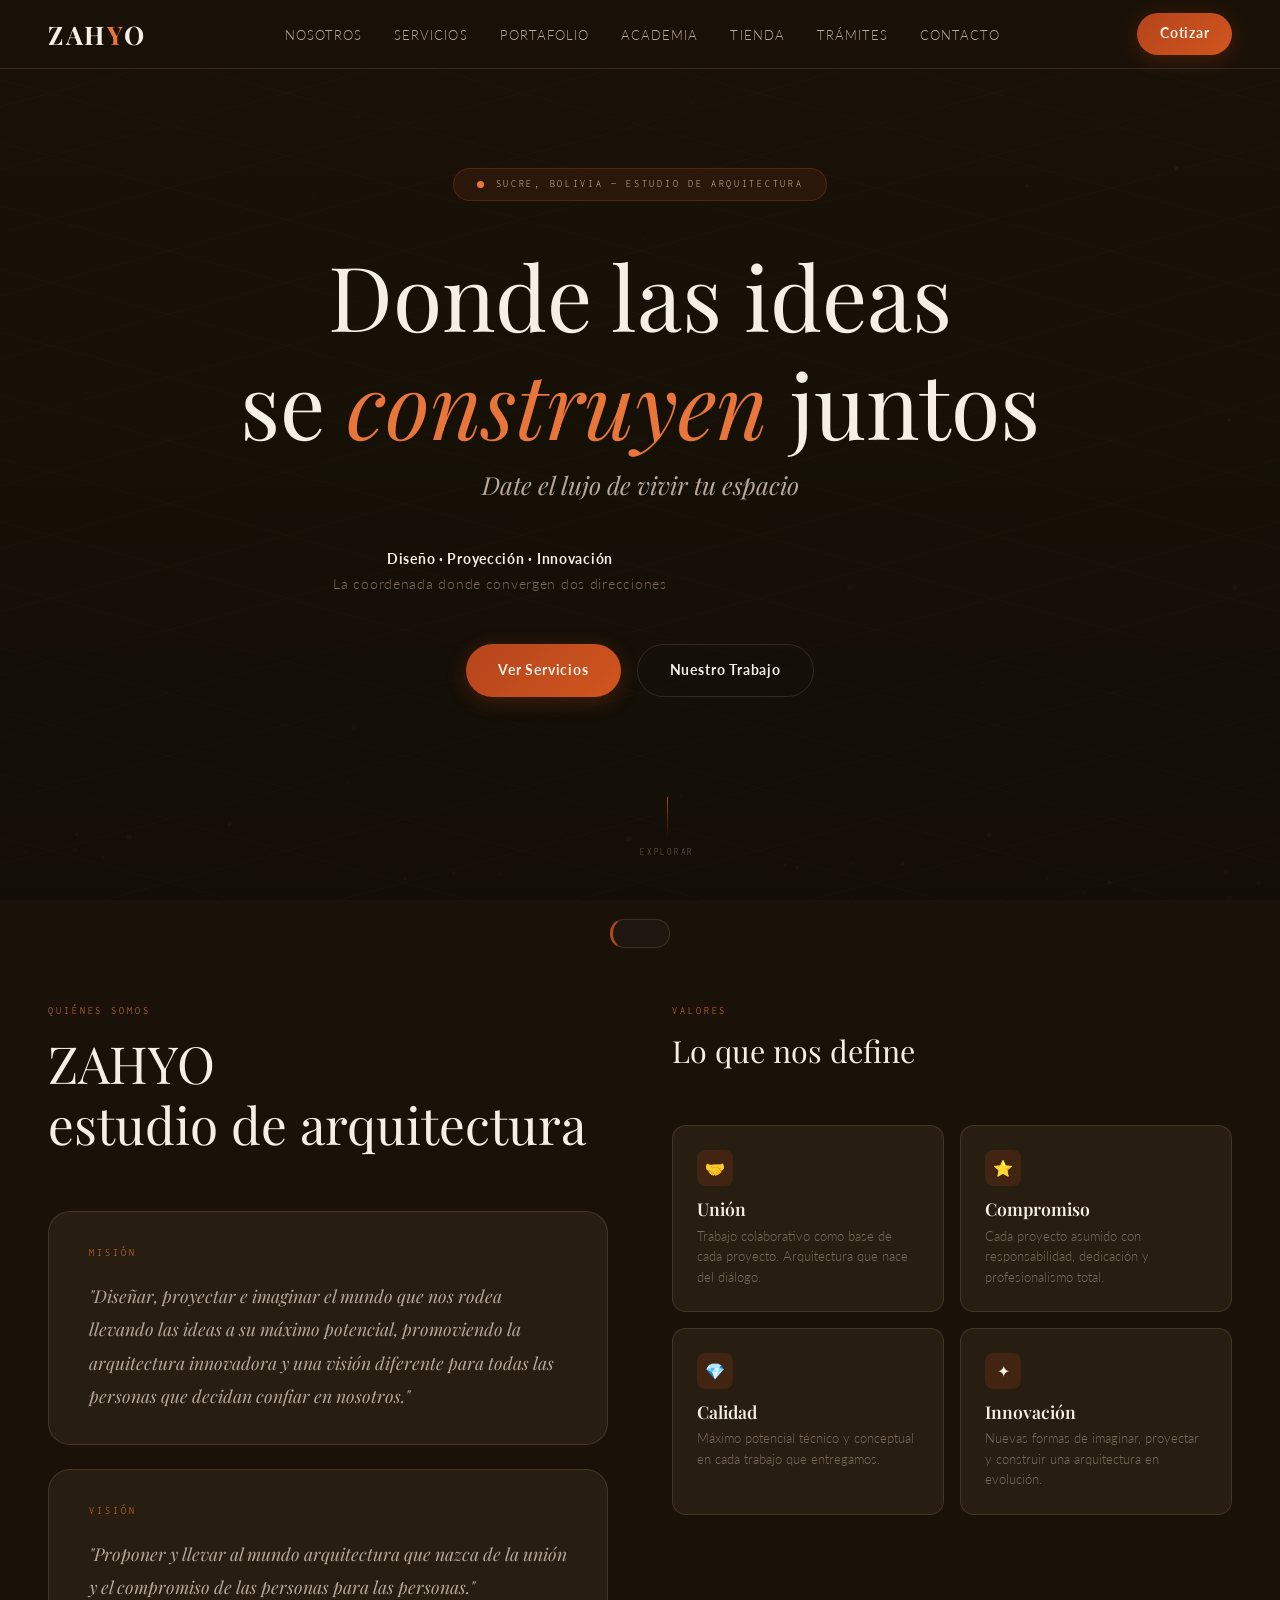
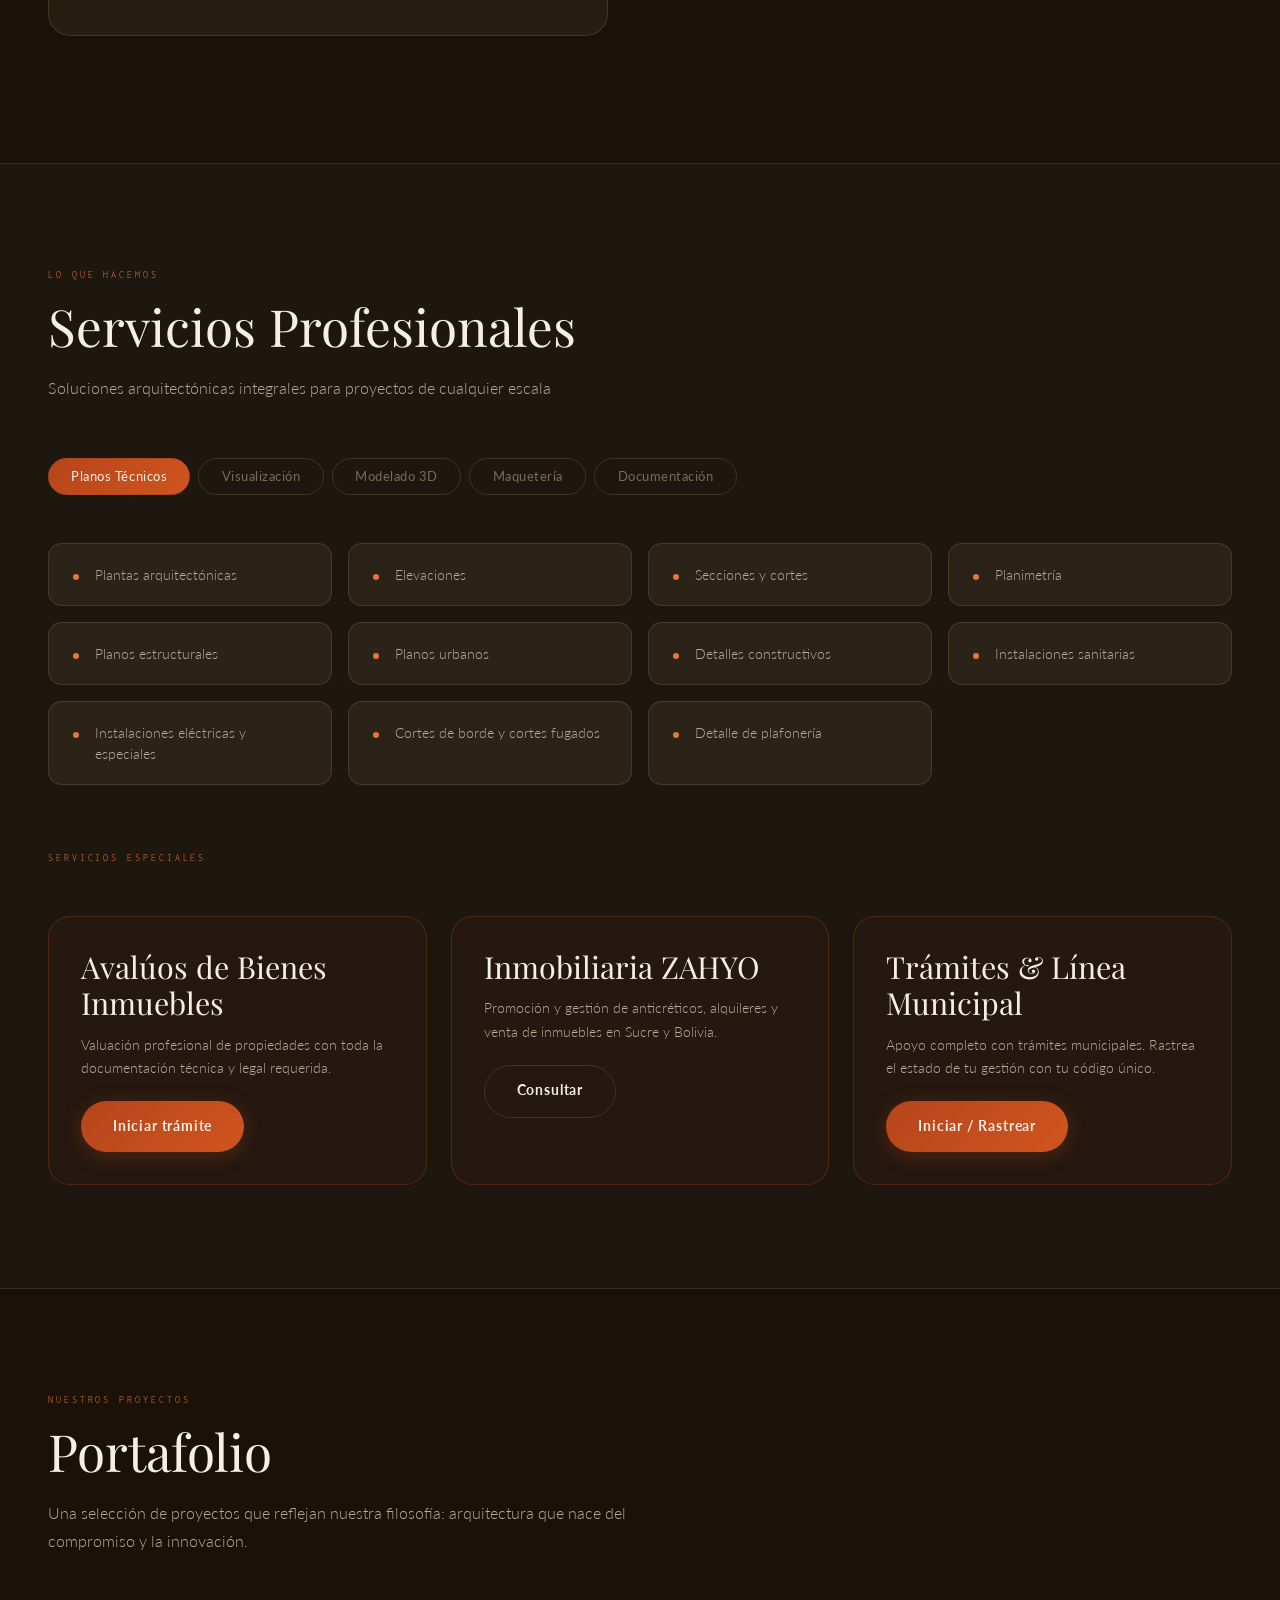
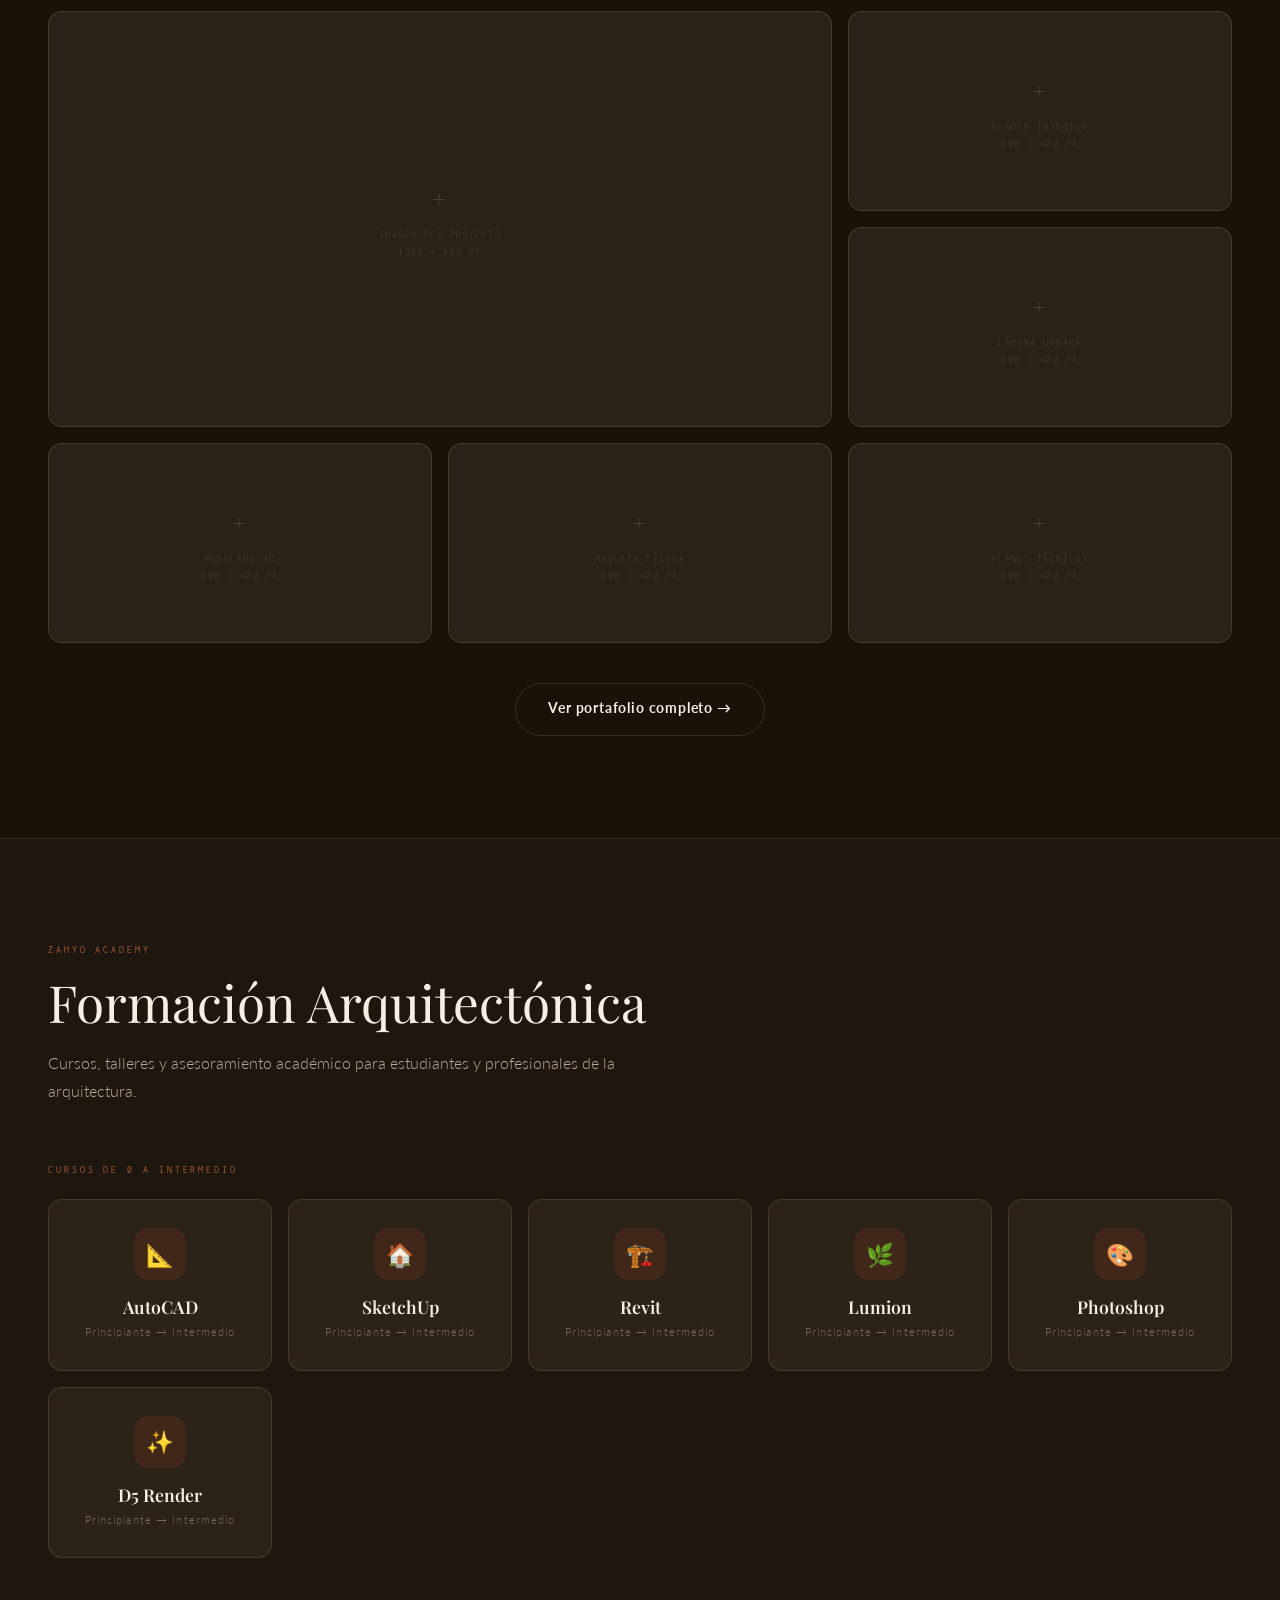
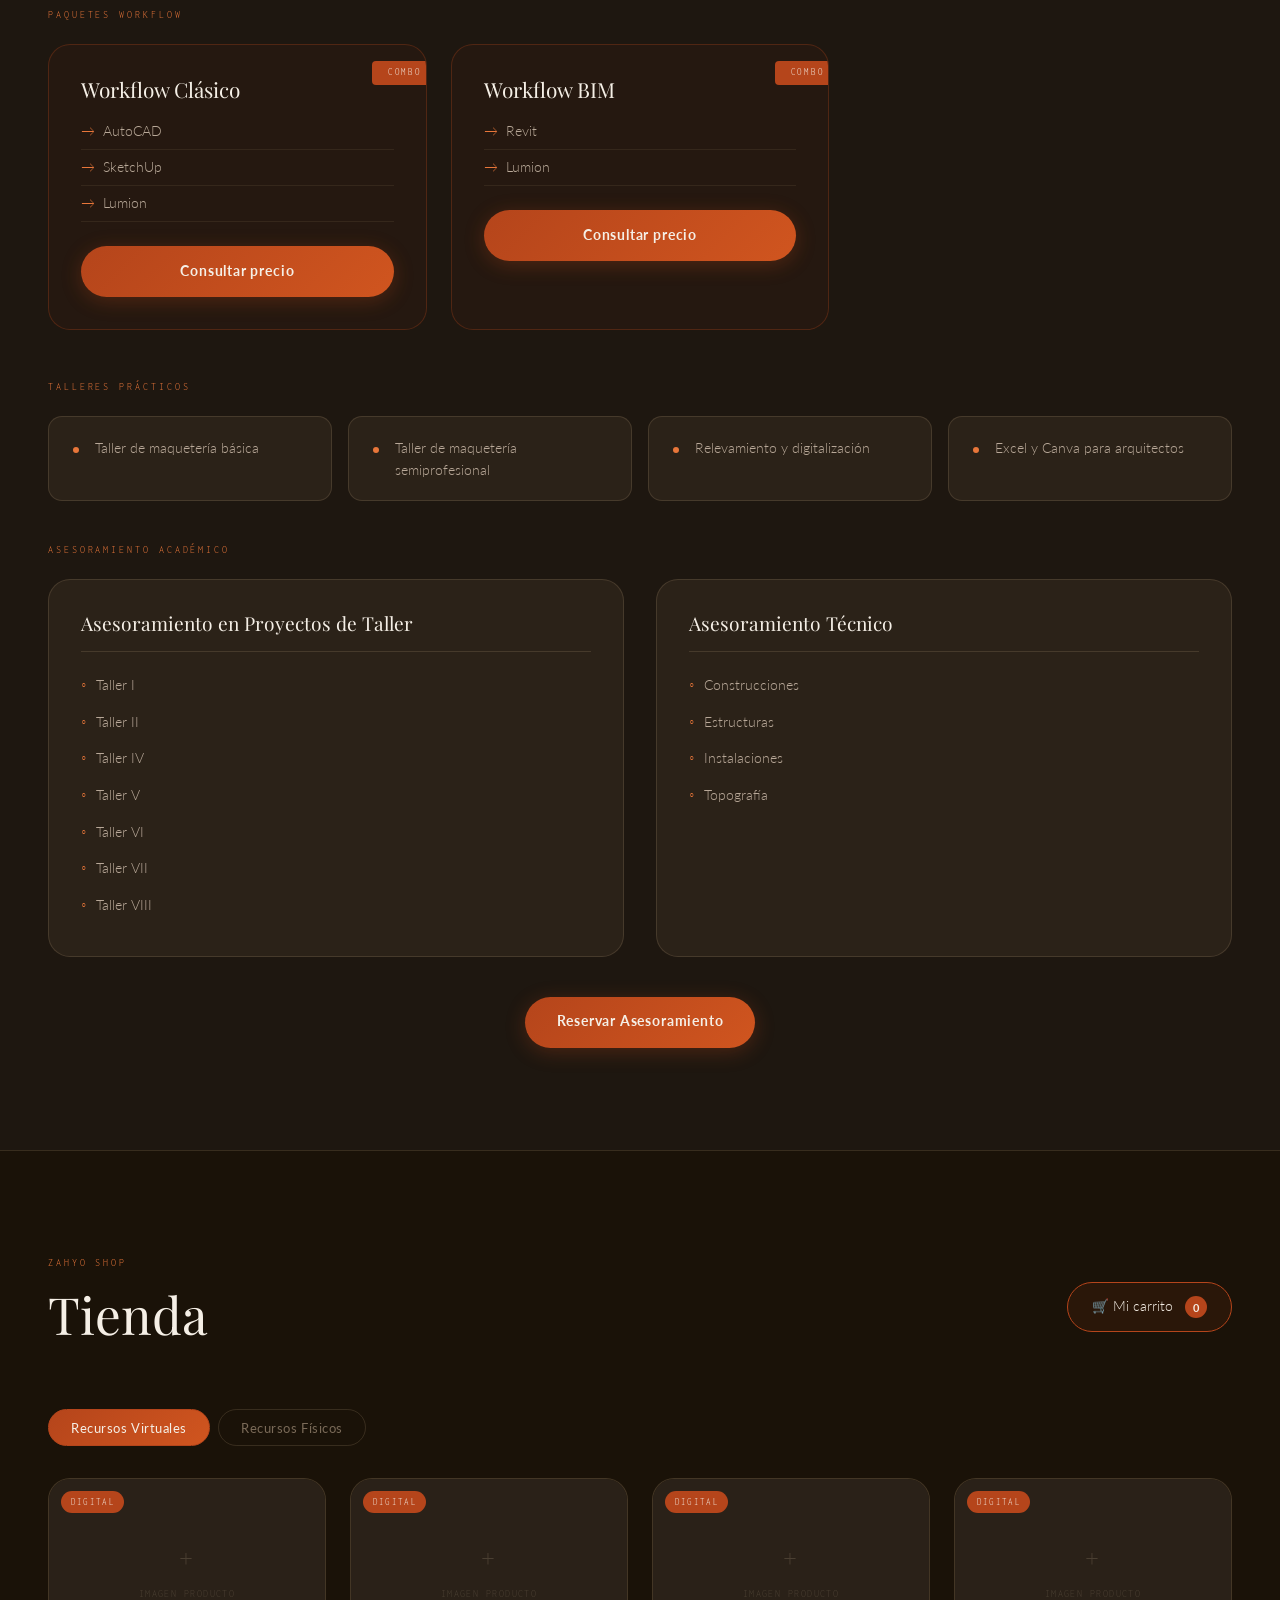
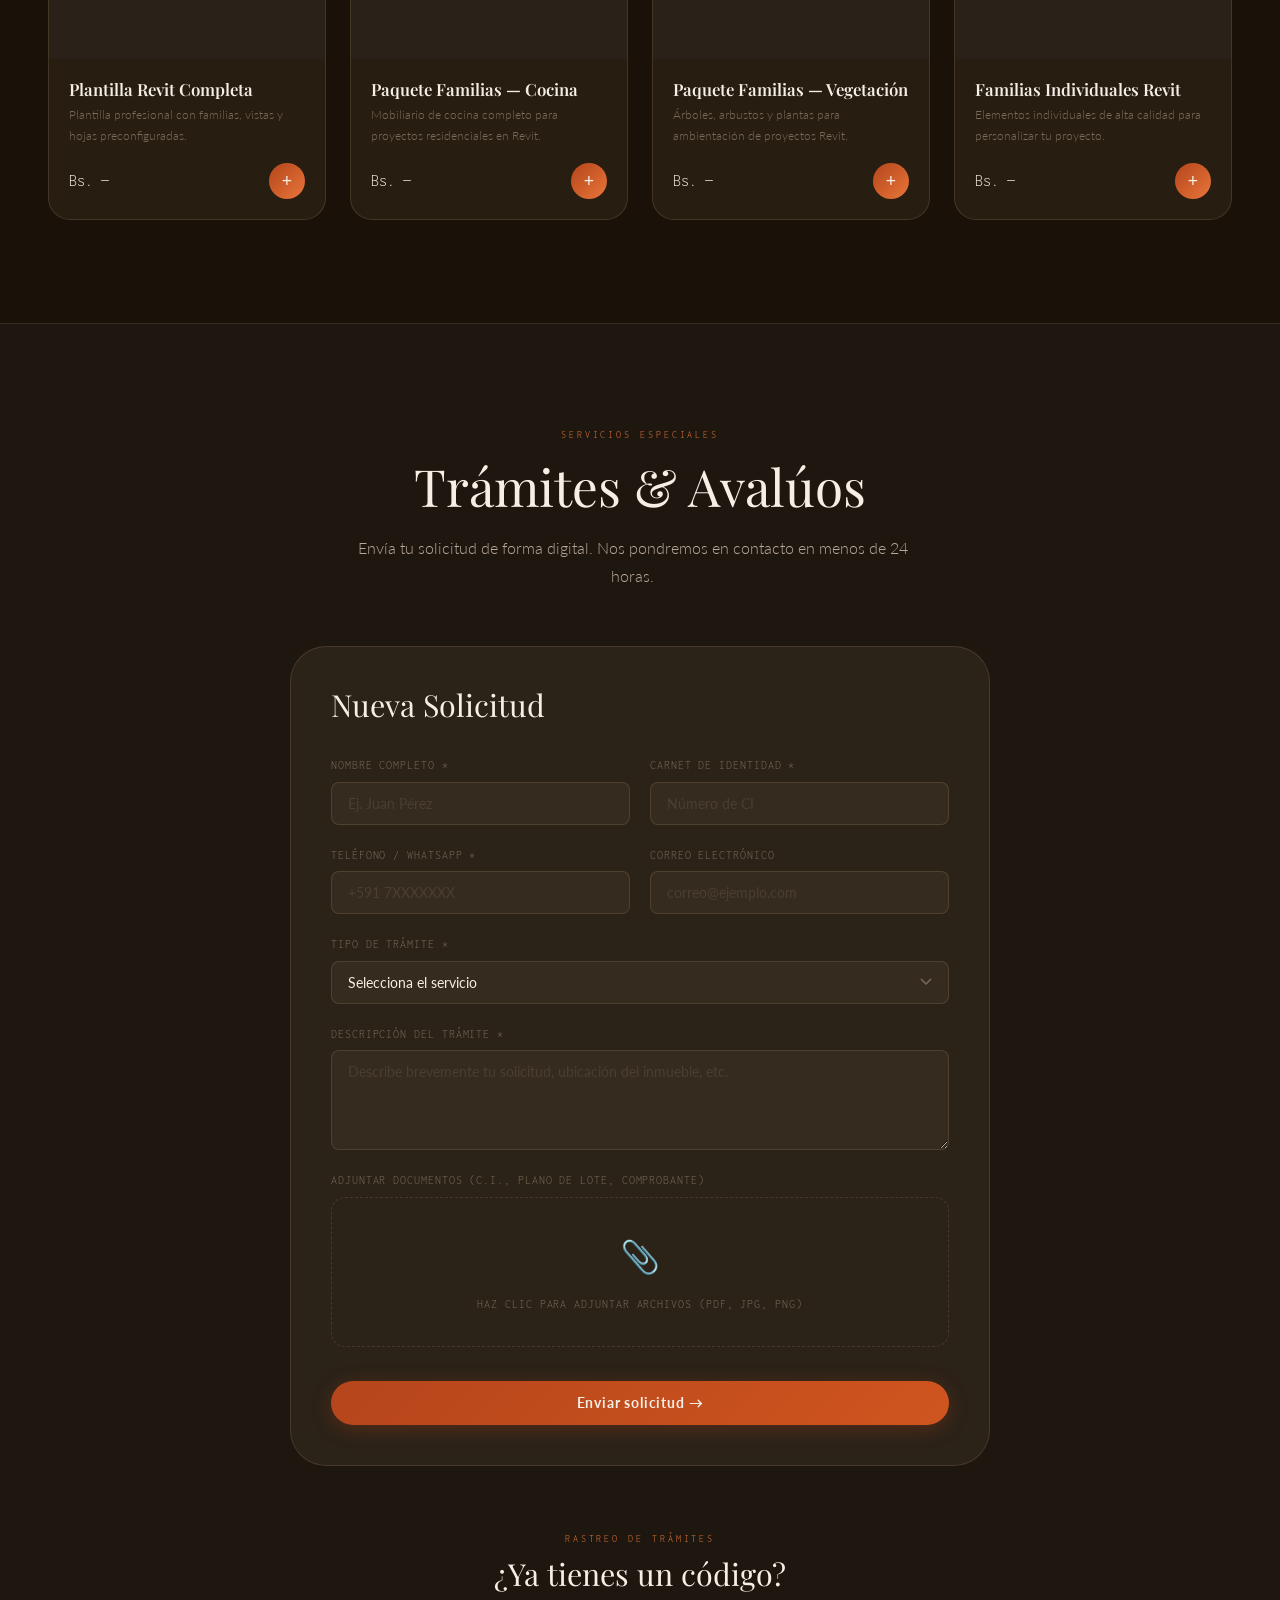
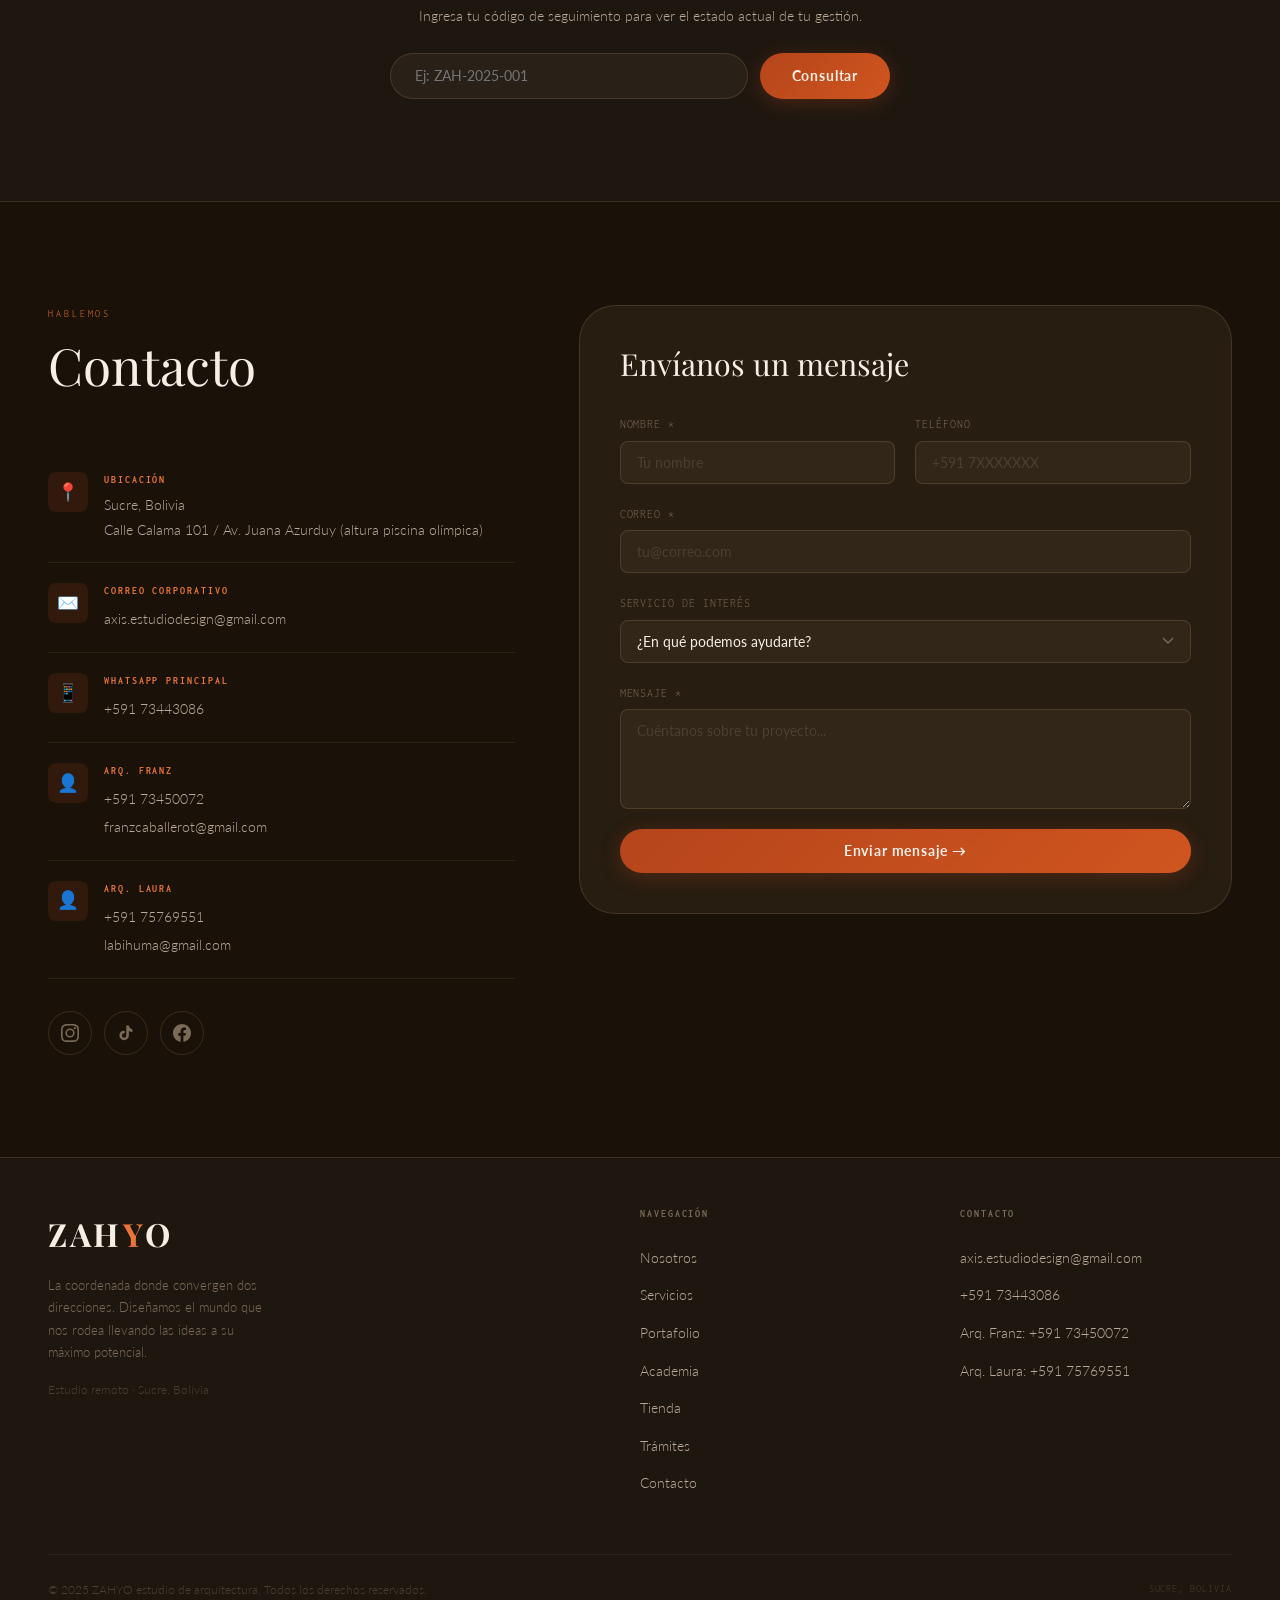
==== commit dd3f9952: "aaaaaas" ====
--- a/index.html
+++ b/index.html
@@ -336,7 +336,12 @@
         .hero-bg {
             position: absolute;
             inset: 0;
-            background: radial-gradient(ellipse 65% 55% at 72% 58%, rgba(181,69,27,0.16) 0%, transparent 65%), radial-gradient(ellipse 45% 65% at 18% 32%, rgba(232,118,58,0.08) 0%, transparent 60%), radial-gradient(ellipse 80% 40% at 50% 100%, rgba(181,69,27,0.1) 0%, transparent 50%);
+            /* El primer linear-gradient añade un filtro oscuro cálido para que tu texto blanco sea legible.
+               El url() es donde colocarás tu imagen */
+            background-image: linear-gradient(to bottom, rgba(26, 18, 8, 0.7), rgba(18, 14, 7, 0.85)), url('img/inicio.jpg');
+            background-size: cover;
+            background-position: center;
+            background-repeat: no-repeat;
         }
 
         /* warm fibrous texture overlay */
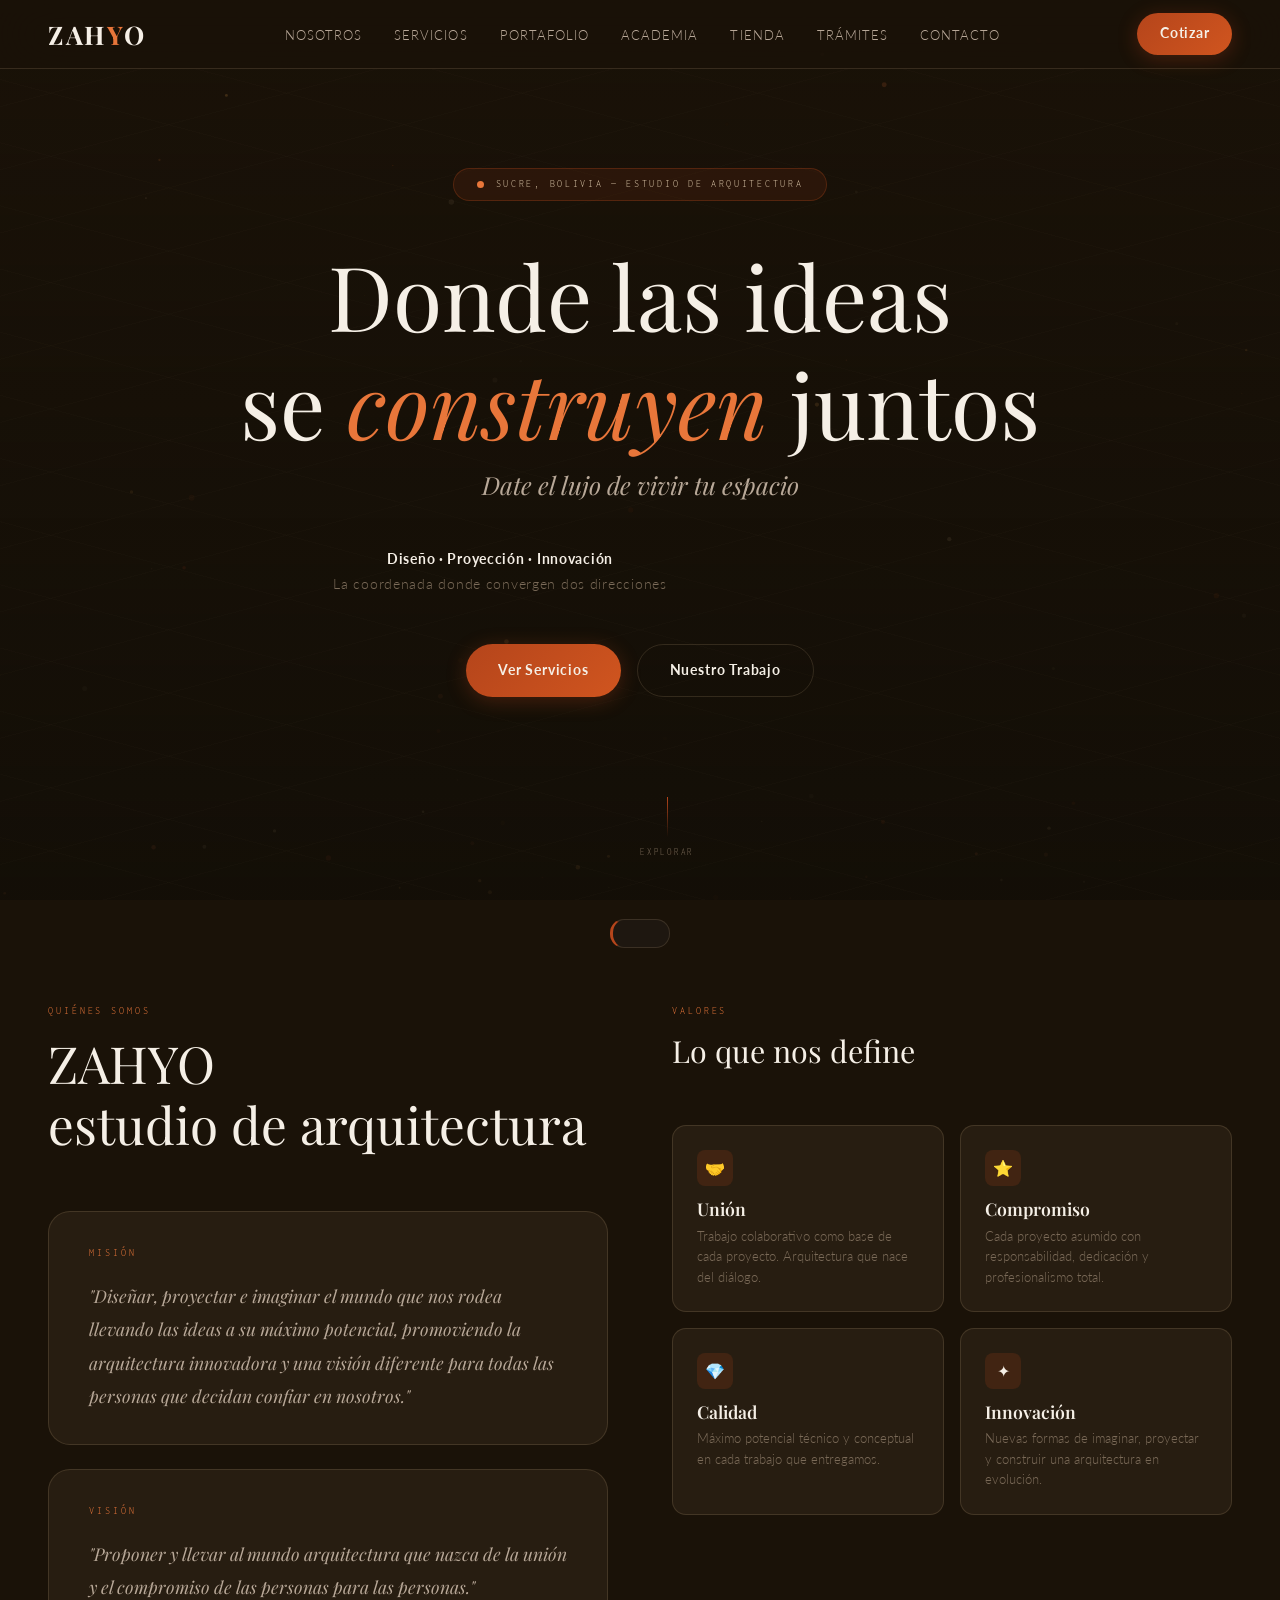
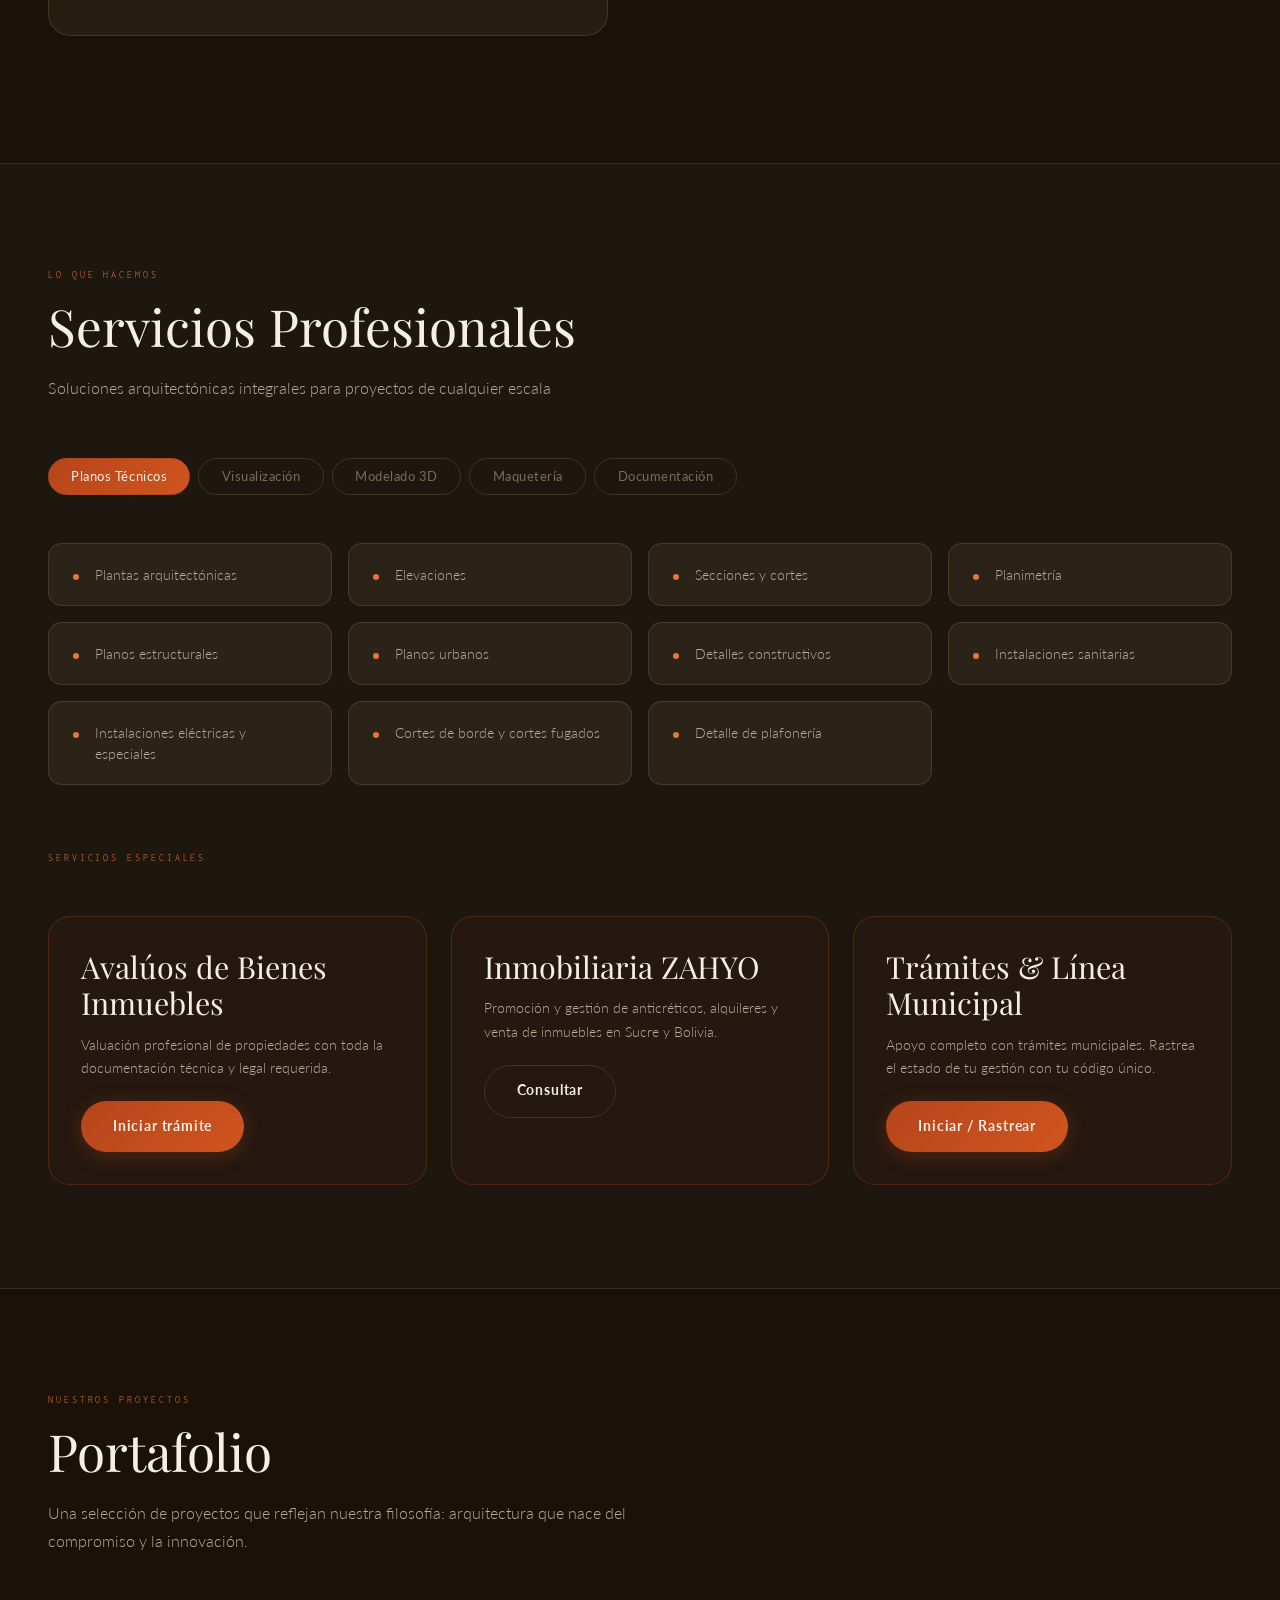
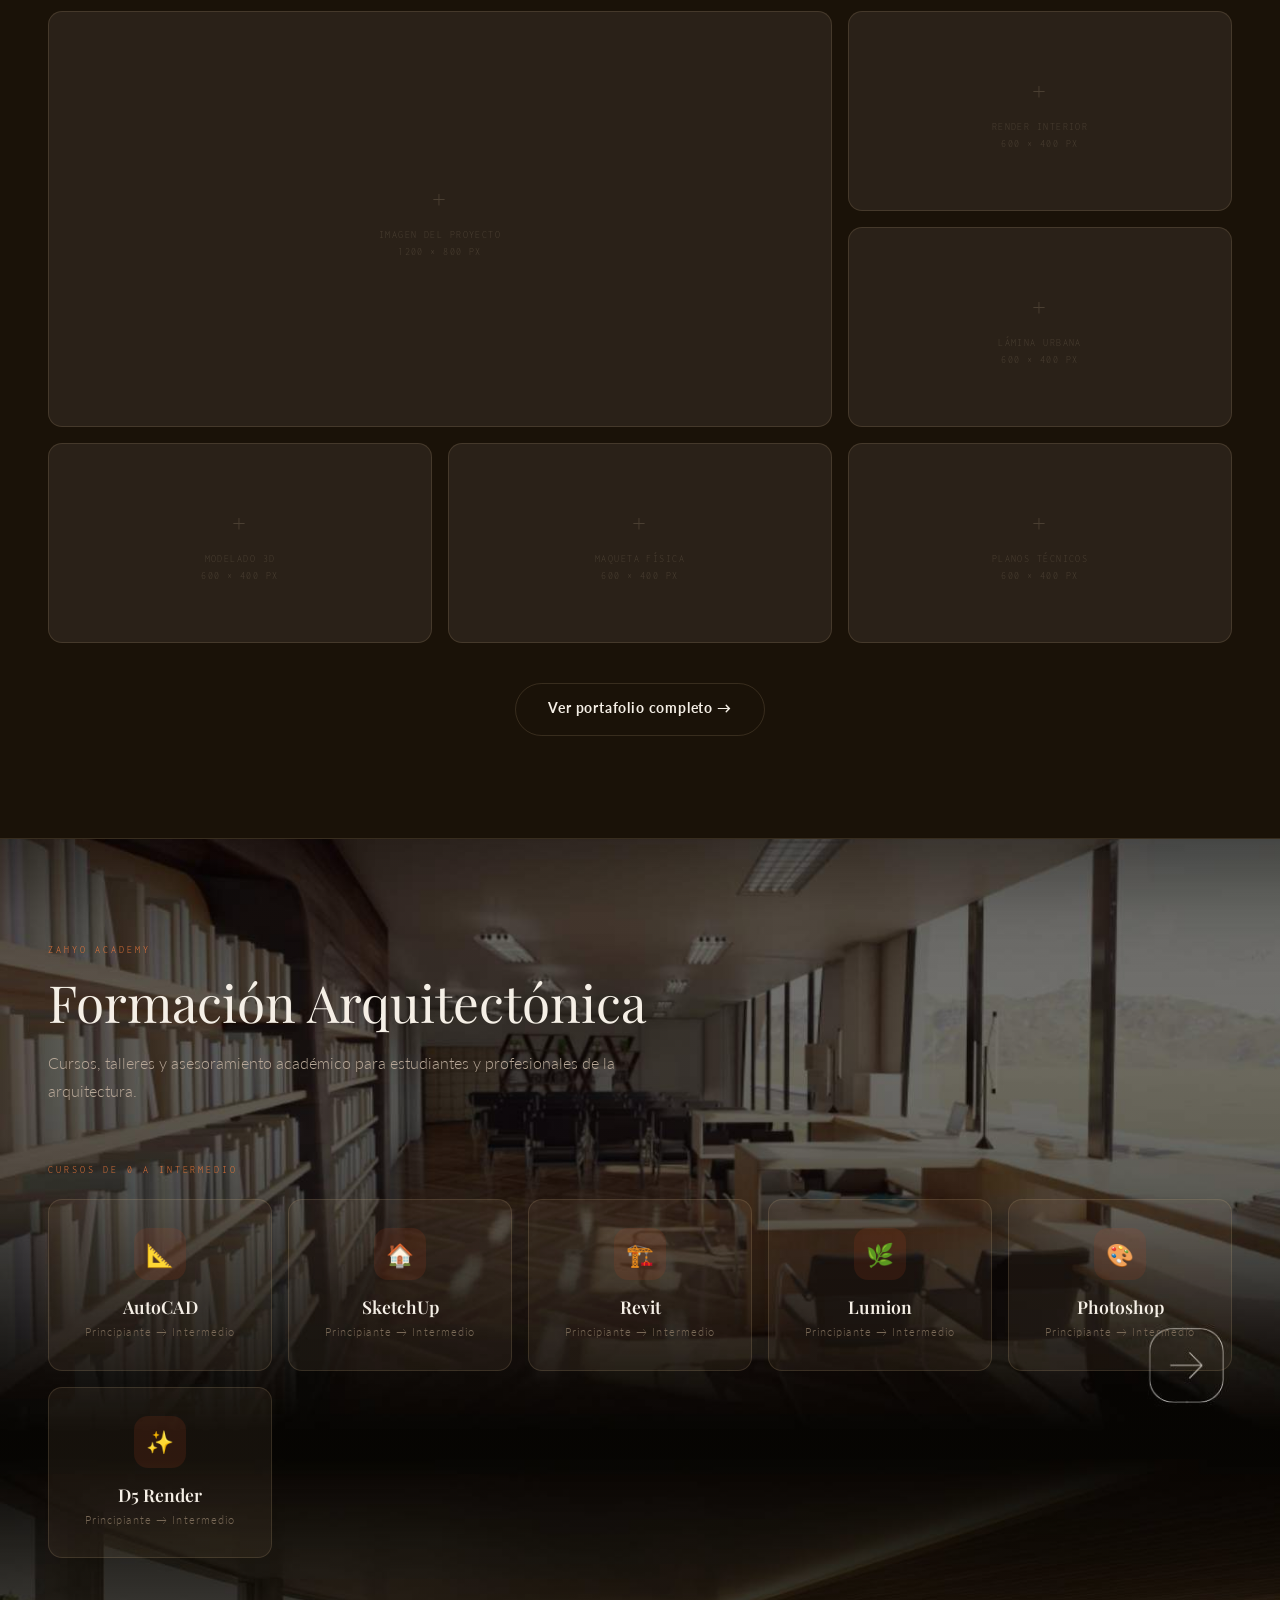
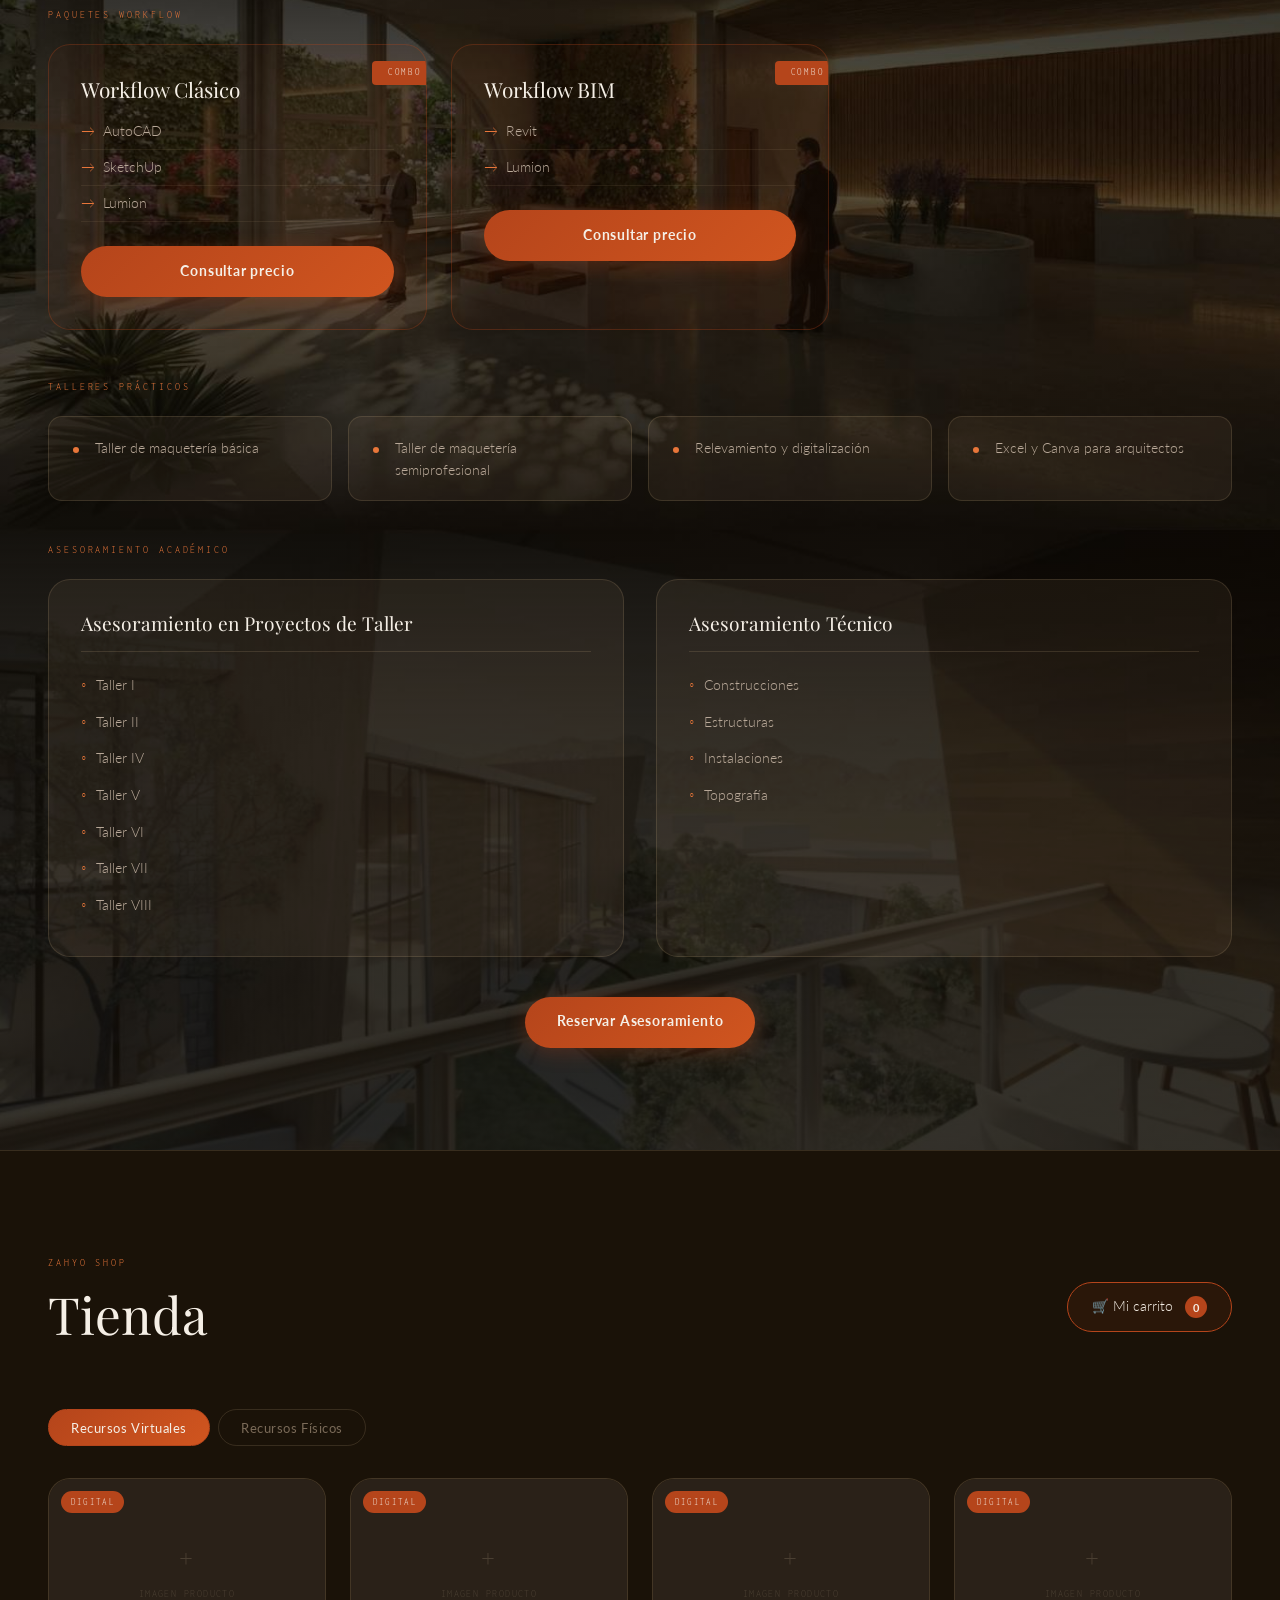
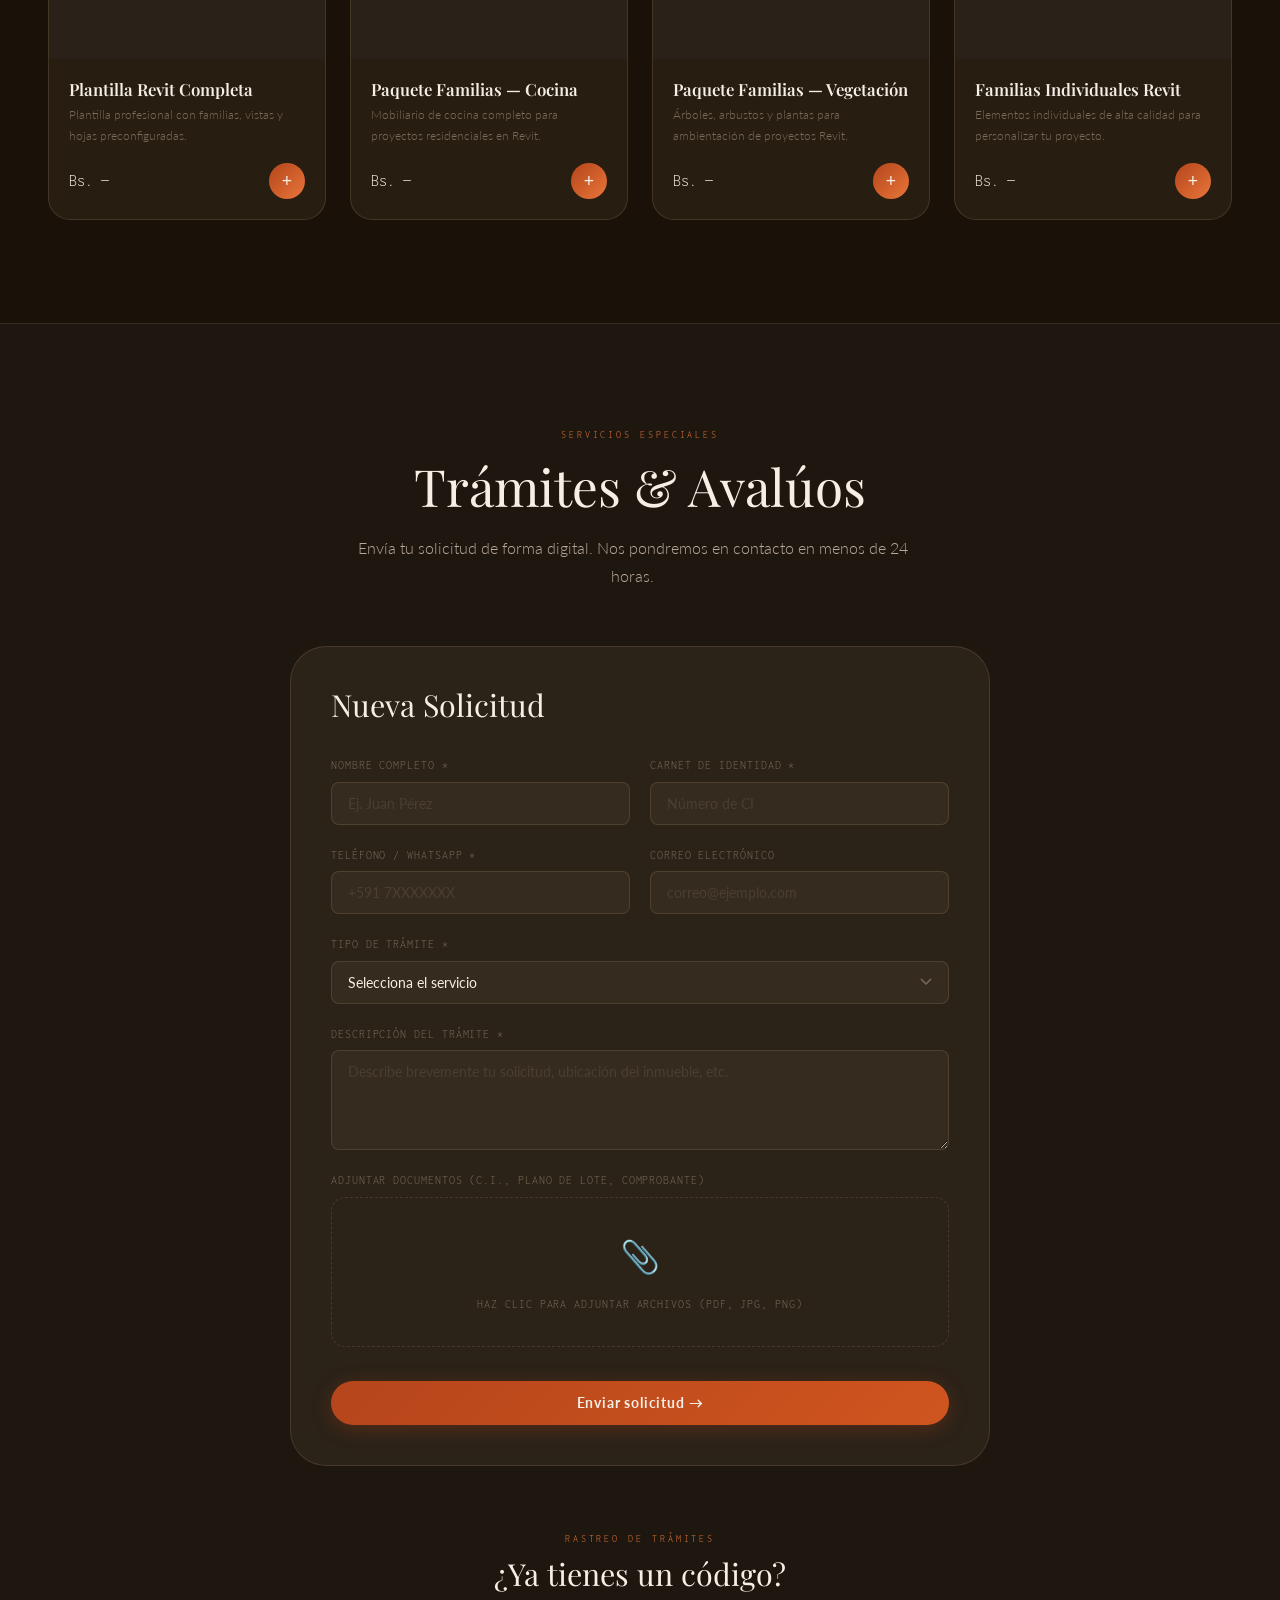
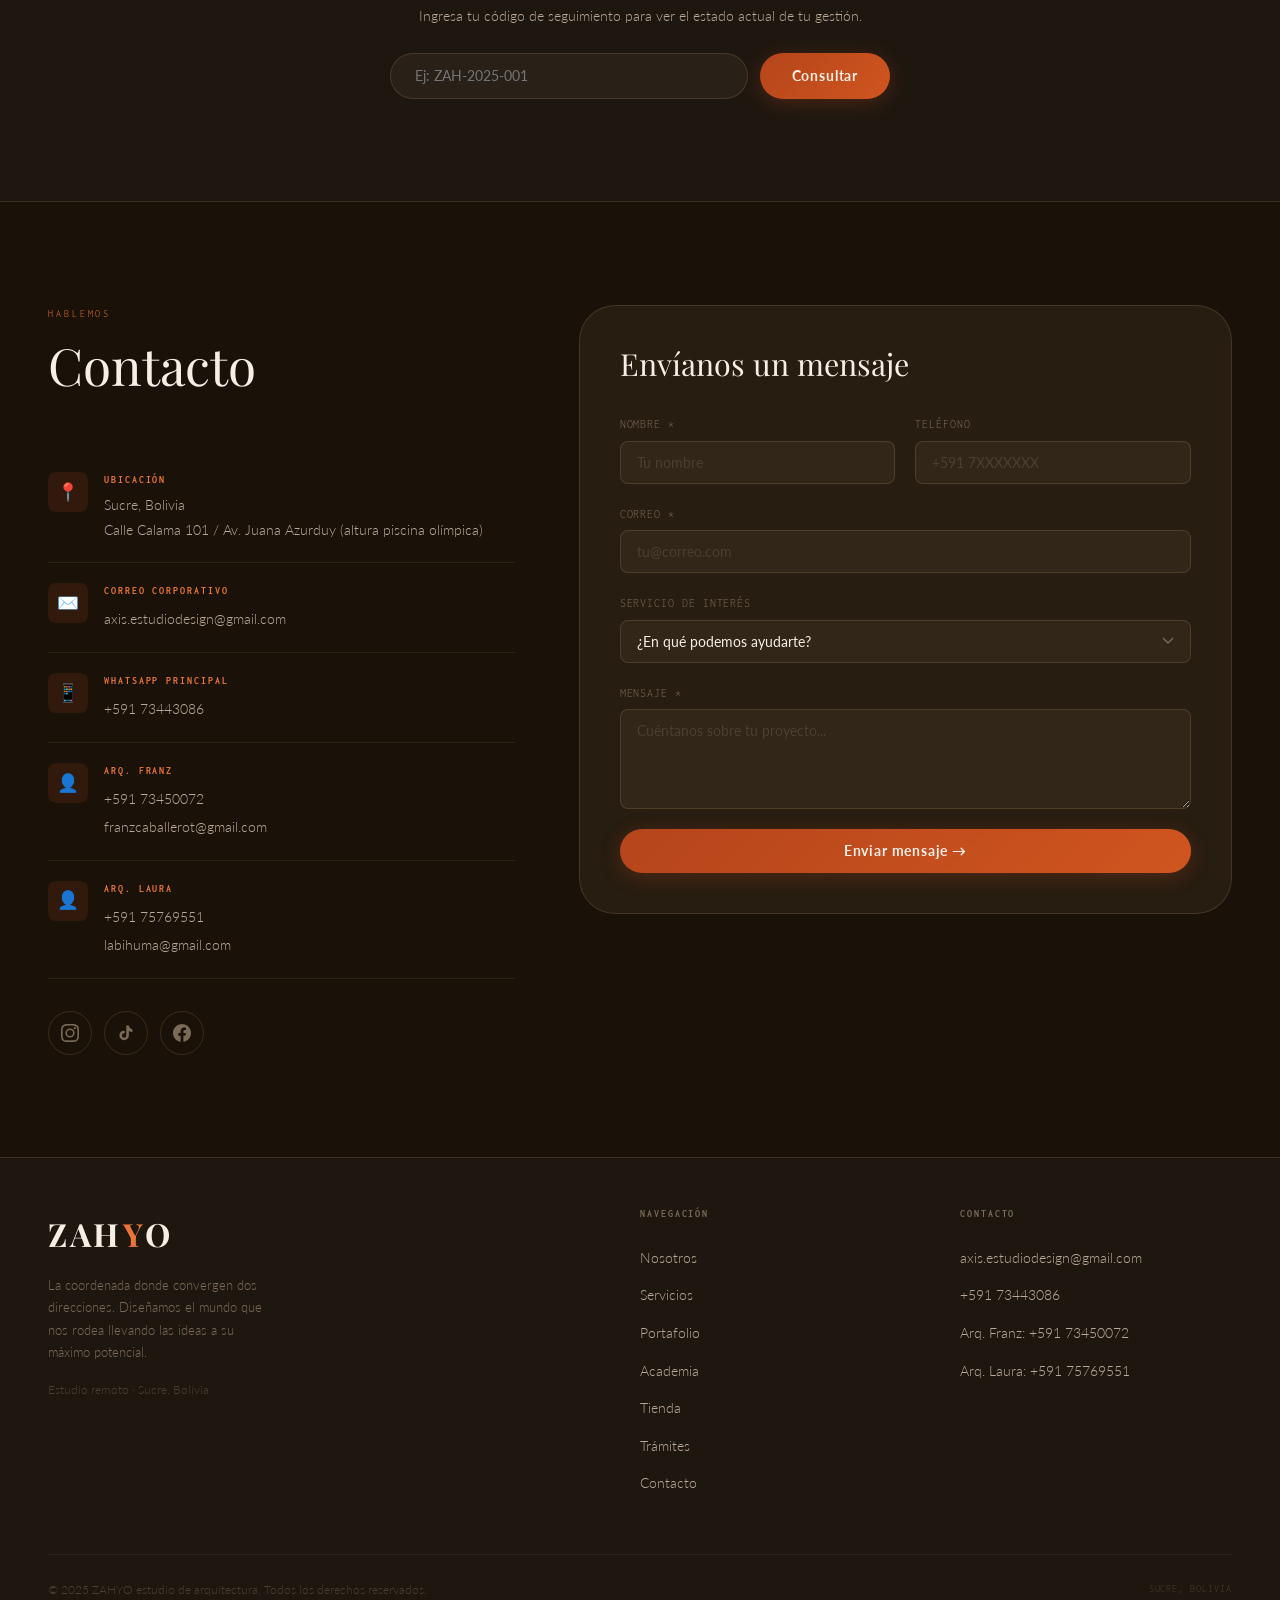
==== commit 45e6766d: "ghfhfh" ====
--- a/index.html
+++ b/index.html
@@ -336,9 +336,8 @@
         .hero-bg {
             position: absolute;
             inset: 0;
-            /* El primer linear-gradient añade un filtro oscuro cálido para que tu texto blanco sea legible.
-               El url() es donde colocarás tu imagen */
-            background-image: linear-gradient(to bottom, rgba(26, 18, 8, 0.7), rgba(18, 14, 7, 0.85)), url('img/inicio.jpg');
+         
+            background-image: linear-gradient(to bottom, rgba(26, 18, 8, 0.1), rgba(18, 14, 7, 0.8)), url('img/inicio.jpg');
             background-size: cover;
             background-position: center;
             background-repeat: no-repeat;
@@ -745,7 +744,10 @@
            ACADEMY
         ============================================================ */
         .academy {
-            background: var(--dark2);
+            background-image: linear-gradient(to bottom, rgba(26, 18, 8, 0.1), rgba(18, 14, 7, 0.8)), url('img/fondo3.jpg');
+            background-size: cover;
+            background-position: center;
+            background-repeat: no-repeat
         }
 
         .courses-grid {
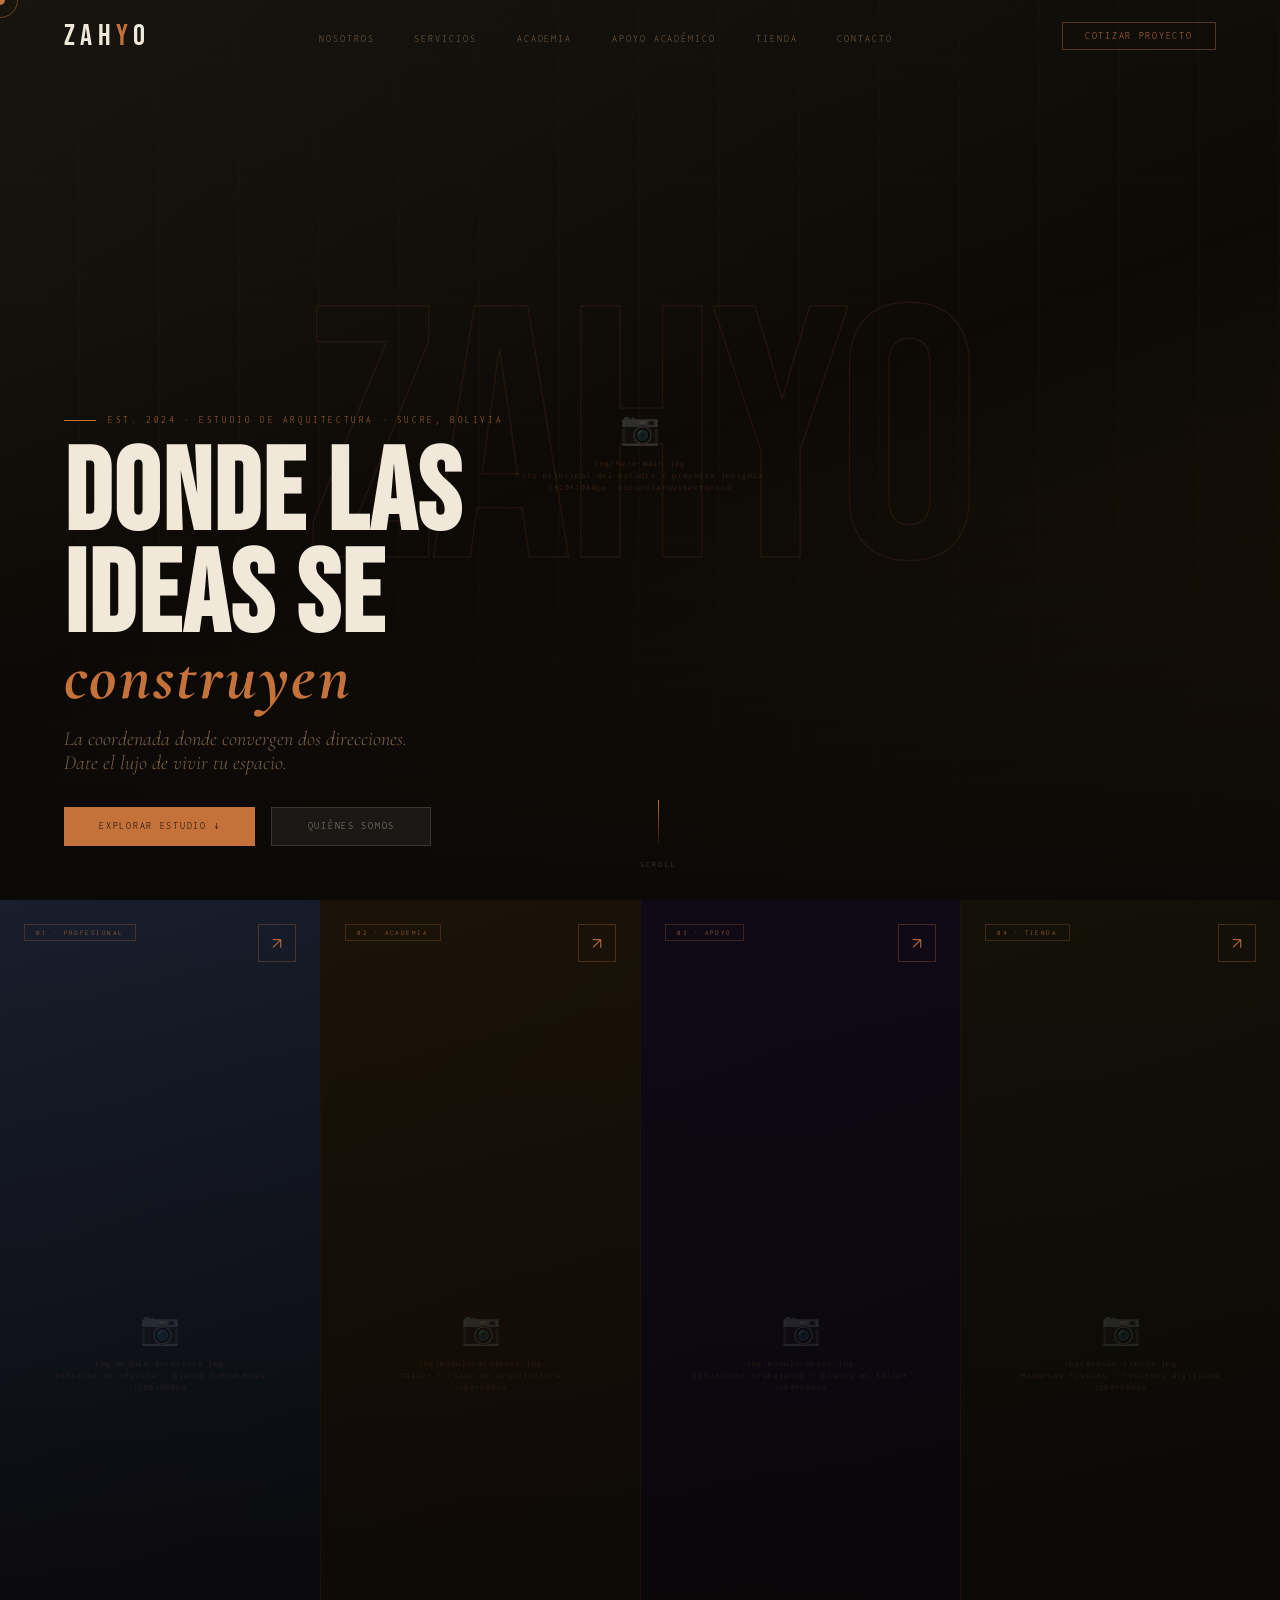
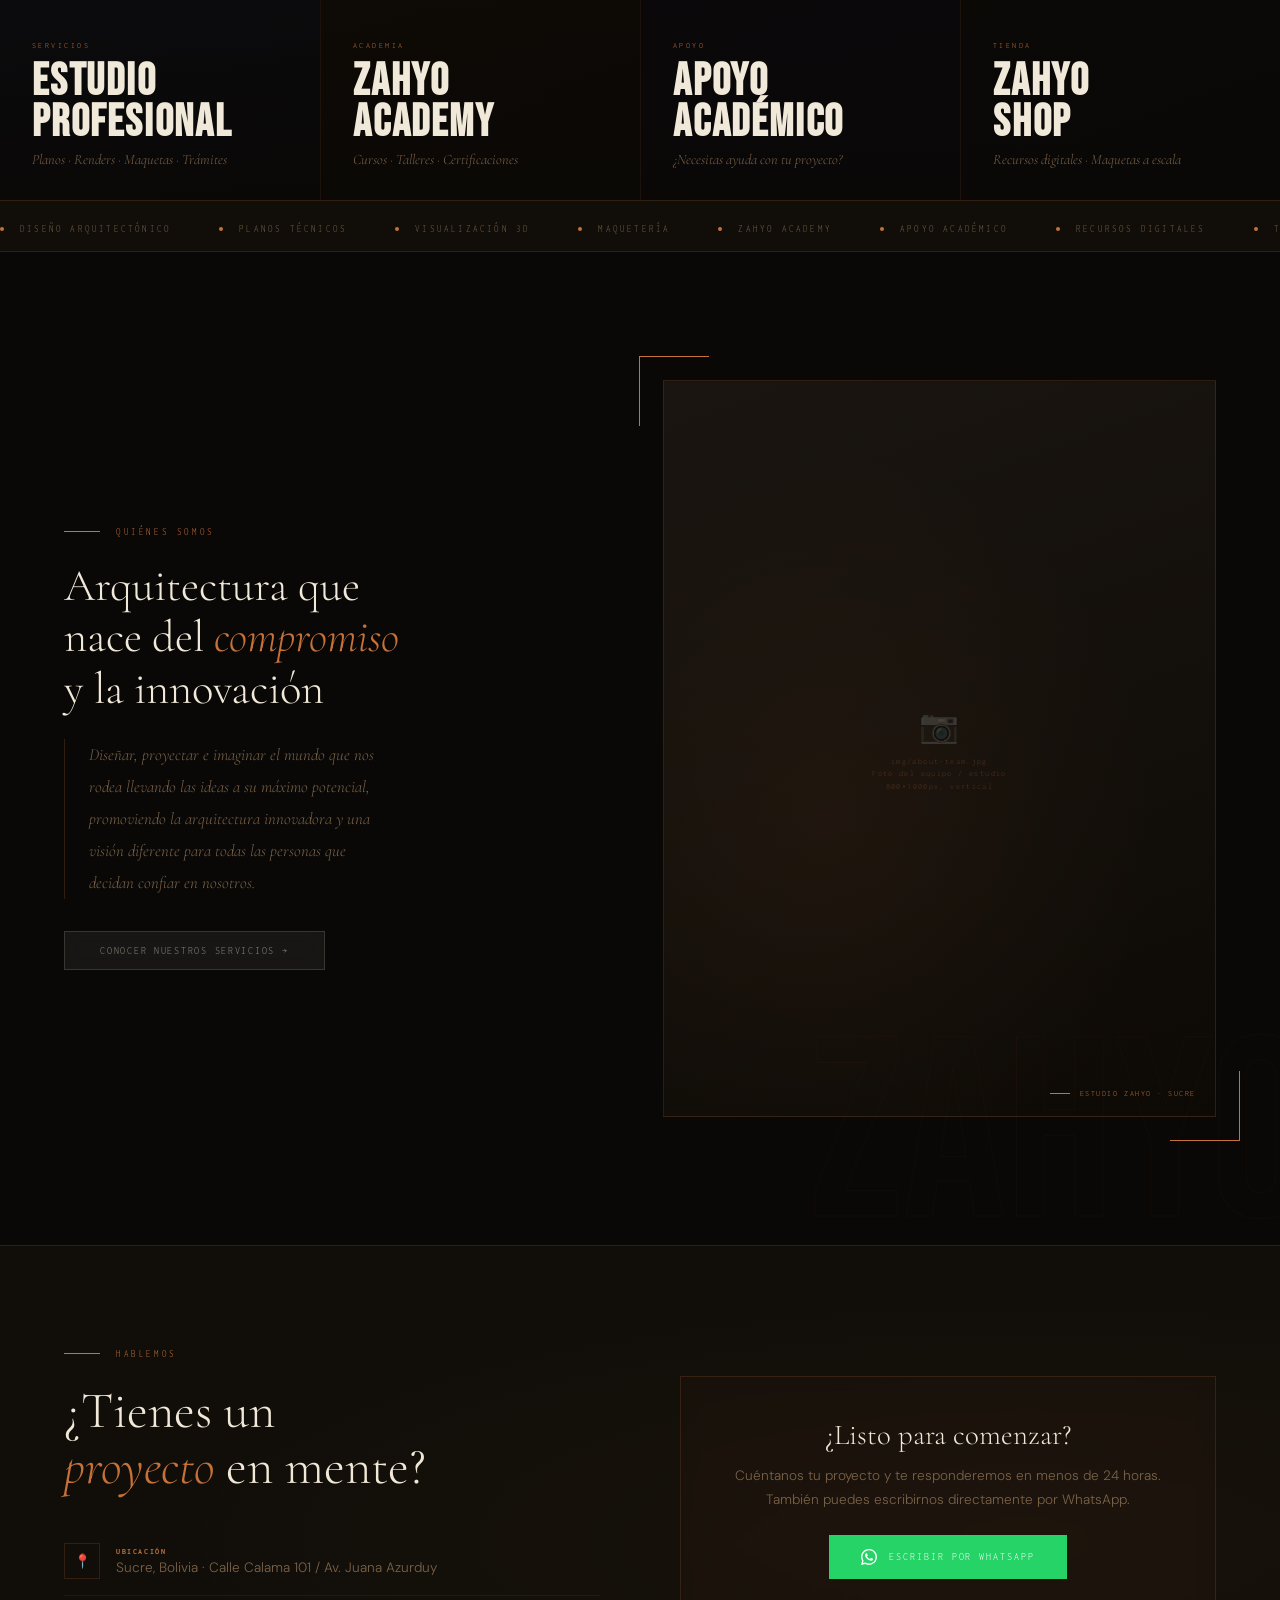
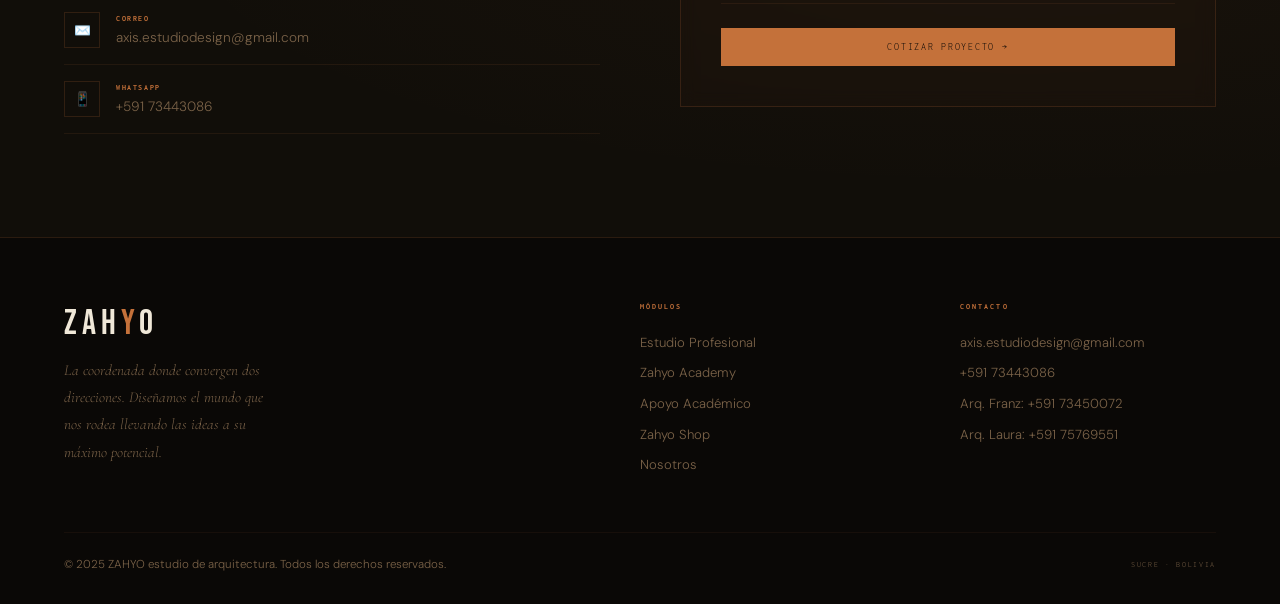
==== commit c87d9801: "correcion modulo de apoyo" ====
--- a/index.html
+++ b/index.html
@@ -3,43 +3,33 @@
 <head>
     <meta charset="UTF-8">
     <meta name="viewport" content="width=device-width, initial-scale=1.0">
-    <title>ZAHYO — Estudio de Arquitectura</title>
+    <title>ZAHYO — Estudio de Arquitectura · Sucre, Bolivia</title>
     <link rel="preconnect" href="https://fonts.googleapis.com">
     <link rel="preconnect" href="https://fonts.gstatic.com" crossorigin>
-    <link href="https://fonts.googleapis.com/css2?family=Playfair+Display:ital,wght@0,400;0,600;0,700;1,400;1,600&family=Lato:wght@300;400;700&family=Inconsolata:wght@400;600&display=swap" rel="stylesheet">
+    <link href="https://fonts.googleapis.com/css2?family=Cormorant+Garamond:ital,wght@0,300;0,400;0,600;1,300;1,400;1,600&family=DM+Sans:wght@200;300;400;500&family=Bebas+Neue&family=Inconsolata:wght@300;400&display=swap" rel="stylesheet">
     <style>
-        /* ============================================================
-           ZAHYO — DESIGN SYSTEM — WARM EDITION
-        ============================================================ */
         :root {
-            --terracotta: #B5451B;
-            --terracotta-bright: #D0551F;
-            --terracotta-dim: #7A2E10;
-            --terracotta-glow: rgba(181,69,27,0.18);
-            --ember: #E8763A;
-            --sand: #C4A882;
-            --sand-light: #D9C4A8;
-            --ink: #1A1208;
-            --dark: #120E07;
-            --dark2: #1E1710;
-            --dark3: #2A2118;
-            --warm-gray: #4A3F32;
-            --warm-mid: #7A6A58;
-            --warm-light: #B8A898;
-            --warm-white: #F5EFE6;
-            --parchment: rgba(196,168,130,0.08);
-            --parchment2: rgba(196,168,130,0.14);
-            --parchment3: rgba(196,168,130,0.22);
-            --glass-border: rgba(196,168,130,0.18);
-            --glass-blur: blur(20px);
-            --font-display: 'Playfair Display', serif;
-            --font-body: 'Lato', sans-serif;
-            --font-mono: 'Inconsolata', monospace;
-            --r-sm: 8px;
-            --r-md: 14px;
-            --r-lg: 22px;
-            --r-xl: 36px;
-            --transition: all 0.35s cubic-bezier(0.4, 0, 0.2, 1);
+            /* ── Paleta ZAHYO — cobre/terracota ── */
+            --ink: #0A0806;
+            --ink2: #110E09;
+            --ink3: #1A1510;
+            --copper: #7A3A15;
+            --copper-lt: #D4895A;
+            --accent: #C4713A; /* acento principal */
+            --accent-dim: rgba(196,113,58,0.12);
+            --accent-glow: rgba(196,113,58,0.06);
+            --warm: #C8A882;
+            --warm-dim: #7A6248;
+            --cream: #F0E8D8;
+            --cream-dim: rgba(240,232,216,0.55);
+            --glass: rgba(255,255,255,0.03);
+            --glass-b: rgba(196,113,58,0.18);
+            --frosted: rgba(10,8,6,0.55);
+            /* tipografía */
+            --ff-display: 'Cormorant Garamond', serif;
+            --ff-big: 'Bebas Neue', sans-serif;
+            --ff-body: 'DM Sans', sans-serif;
+            --ff-mono: 'Inconsolata', monospace;
         }
 
         *, *::before, *::after {
@@ -54,1486 +44,881 @@
 
         body {
             background: var(--ink);
-            color: var(--warm-white);
-            font-family: var(--font-body);
+            color: var(--cream);
+            font-family: var(--ff-body);
             font-weight: 300;
-            line-height: 1.75;
             overflow-x: hidden;
-        }
-
+            cursor: none;
+        }
+
+        ::selection {
+            background: var(--accent);
+            color: var(--ink);
+        }
+
+        /* ── CURSOR ── */
+        .cursor {
+            position: fixed;
+            width: 10px;
+            height: 10px;
+            background: var(--accent);
+            border-radius: 50%;
+            pointer-events: none;
+            z-index: 9999;
+            transform: translate(-50%,-50%);
+            transition: width .2s, height .2s;
+        }
+
+        .cursor-ring {
+            position: fixed;
+            width: 36px;
+            height: 36px;
+            border: 1px solid rgba(196,113,58,.5);
+            border-radius: 50%;
+            pointer-events: none;
+            z-index: 9998;
+            transform: translate(-50%,-50%);
+            transition: all .12s ease;
+        }
+
+        /* ── SCROLLBAR ── */
         ::-webkit-scrollbar {
-            width: 4px;
+            width: 2px
         }
 
         ::-webkit-scrollbar-track {
-            background: var(--dark);
+            background: var(--ink2)
         }
 
         ::-webkit-scrollbar-thumb {
-            background: var(--terracotta);
-            border-radius: 2px;
-        }
-
-        ::selection {
-            background: var(--terracotta);
-            color: var(--warm-white);
-        }
-
-        h1, h2, h3, h4 {
-            font-family: var(--font-display);
-            font-weight: 400;
-            line-height: 1.2;
-        }
-
-        h1 {
-            font-size: clamp(2.8rem, 7vw, 6.5rem);
-        }
-
-        h2 {
-            font-size: clamp(1.8rem, 4vw, 3.2rem);
-        }
-
-        h3 {
-            font-size: clamp(1.2rem, 2.5vw, 1.9rem);
-        }
-
-        p {
-            color: var(--warm-light);
-            max-width: 65ch;
-        }
-
-        .label {
-            font-family: var(--font-mono);
-            font-size: 0.65rem;
-            letter-spacing: 0.28em;
-            text-transform: uppercase;
-            color: var(--ember);
-        }
-
-        .section-header {
-            margin-bottom: 3.5rem;
-        }
-
-            .section-header .label {
-                margin-bottom: 0.75rem;
-                display: block;
-            }
-
-            .section-header h2 {
-                margin-bottom: 1rem;
-            }
-
-        .container {
-            max-width: 1280px;
-            margin: 0 auto;
-            padding: 0 clamp(1.25rem, 4vw, 3rem);
-        }
-
-        section {
-            padding: clamp(4rem, 8vw, 8rem) 0;
-        }
-
-        .btn {
-            display: inline-flex;
-            align-items: center;
-            gap: 0.6rem;
-            padding: 0.85rem 2rem;
-            border-radius: var(--r-xl);
-            font-family: var(--font-body);
-            font-size: 0.85rem;
-            font-weight: 700;
-            letter-spacing: 0.06em;
-            cursor: pointer;
-            border: none;
-            text-decoration: none;
-            transition: var(--transition);
-            white-space: nowrap;
-        }
-
-        .btn-primary {
-            background: linear-gradient(135deg, var(--terracotta), var(--terracotta-bright));
-            color: var(--warm-white);
-            box-shadow: 0 4px 20px rgba(181,69,27,0.3);
-        }
-
-            .btn-primary:hover {
-                background: linear-gradient(135deg, var(--terracotta-bright), var(--ember));
-                transform: translateY(-2px);
-                box-shadow: 0 12px 32px rgba(181,69,27,0.45);
-            }
-
-        .btn-ghost {
-            background: transparent;
-            color: var(--warm-white);
-            border: 1px solid var(--glass-border);
-        }
-
-            .btn-ghost:hover {
-                background: var(--parchment2);
-                border-color: var(--sand);
-            }
-
-        .glass {
-            background: var(--parchment);
-            backdrop-filter: var(--glass-blur);
-            -webkit-backdrop-filter: var(--glass-blur);
-            border: 1px solid var(--glass-border);
-            border-radius: var(--r-lg);
-        }
-
-        .divider {
-            height: 1px;
-            background: var(--glass-border);
-        }
-
-        /* ── PARTICLE CANVAS ──────────────────────── */
-        #particle-canvas {
-            position: fixed;
+            background: var(--copper)
+        }
+
+        /* ── PLACEHOLDER DE FOTO ──
+           El usuario crea la carpeta img/ y agrega las imágenes con los nombres indicados.
+           JS carga cada imagen y oculta automáticamente el placeholder. ── */
+        .photo-ph {
+            position: absolute;
             inset: 0;
+            display: flex;
+            flex-direction: column;
+            align-items: center;
+            justify-content: center;
+            gap: .5rem;
             pointer-events: none;
             z-index: 0;
-            opacity: 0.55;
-        }
-
-        /* ============================================================
-           NAVIGATION
-        ============================================================ */
-        .nav {
+        }
+
+            .photo-ph .ph-icon {
+                font-size: 2rem;
+                opacity: .2;
+            }
+
+            .photo-ph .ph-label {
+                font-family: var(--ff-mono);
+                font-size: .48rem;
+                letter-spacing: .18em;
+                color: rgba(196,113,58,.35);
+                text-align: center;
+                line-height: 1.6;
+            }
+
+        /* ── NAV ── */
+        nav {
             position: fixed;
             top: 0;
             left: 0;
             right: 0;
             z-index: 1000;
-            padding: 0 clamp(1.25rem, 4vw, 3rem);
-            background: rgba(26, 18, 8, 0.82);
-            backdrop-filter: blur(28px);
-            -webkit-backdrop-filter: blur(28px);
-            border-bottom: 1px solid var(--glass-border);
-            transition: var(--transition);
-        }
-
-        .nav-inner {
-            max-width: 1280px;
-            margin: 0 auto;
             display: flex;
             align-items: center;
             justify-content: space-between;
-            height: 68px;
-        }
+            padding: 0 clamp(1.5rem,5vw,4rem);
+            height: 72px;
+            transition: all .5s ease;
+        }
+
+            nav.scrolled {
+                background: var(--frosted);
+                backdrop-filter: blur(32px);
+                border-bottom: 1px solid var(--glass-b);
+            }
 
         .nav-logo {
-            font-family: var(--font-display);
-            font-size: 1.6rem;
-            font-weight: 700;
-            letter-spacing: 0.1em;
-            color: var(--warm-white);
+            font-family: var(--ff-big);
+            font-size: 1.9rem;
+            letter-spacing: .18em;
+            color: var(--cream);
             text-decoration: none;
         }
 
             .nav-logo span {
-                color: var(--ember);
+                color: var(--accent);
             }
 
         .nav-links {
             display: flex;
-            gap: 2rem;
+            gap: 2.5rem;
             list-style: none;
         }
 
             .nav-links a {
-                color: var(--warm-light);
+                font-family: var(--ff-mono);
+                font-size: .6rem;
+                letter-spacing: .2em;
+                text-transform: uppercase;
+                color: var(--warm-dim);
                 text-decoration: none;
-                font-size: 0.82rem;
-                letter-spacing: 0.08em;
-                text-transform: uppercase;
-                transition: var(--transition);
+                transition: color .3s;
                 position: relative;
             }
 
                 .nav-links a::after {
                     content: '';
                     position: absolute;
-                    bottom: -4px;
+                    bottom: -3px;
                     left: 0;
                     width: 0;
                     height: 1px;
-                    background: var(--ember);
-                    transition: width 0.3s ease;
+                    background: var(--accent);
+                    transition: width .35s;
                 }
 
                 .nav-links a:hover {
-                    color: var(--warm-white);
+                    color: var(--cream);
                 }
 
                     .nav-links a:hover::after {
                         width: 100%;
                     }
 
-        .nav-cta {
-            display: flex;
-            gap: 0.75rem;
-        }
+        .btn-nav {
+            font-family: var(--ff-mono);
+            font-size: .6rem;
+            letter-spacing: .18em;
+            text-transform: uppercase;
+            color: var(--accent);
+            border: 1px solid rgba(196,113,58,.4);
+            padding: .5rem 1.4rem;
+            text-decoration: none;
+            transition: all .3s;
+        }
+
+            .btn-nav:hover {
+                background: var(--accent);
+                color: var(--ink);
+            }
 
         .hamburger {
             display: none;
             flex-direction: column;
             gap: 5px;
-            cursor: pointer;
             background: none;
             border: none;
+            cursor: none;
             padding: 4px;
         }
 
             .hamburger span {
                 display: block;
-                width: 24px;
-                height: 1.5px;
-                background: var(--warm-white);
-                transition: var(--transition);
-            }
-
-        .mobile-nav {
-            display: none;
-            position: fixed;
-            inset: 68px 0 0 0;
-            background: rgba(18, 14, 7, 0.97);
-            backdrop-filter: blur(32px);
+                width: 26px;
+                height: 1px;
+                background: var(--cream);
+                transition: all .3s;
+            }
+
+        /* ── HERO ── */
+        .hero {
+            height: 100dvh;
+            position: relative;
+            display: flex;
+            align-items: center;
+            justify-content: center;
+            overflow: hidden;
+        }
+
+        .hero-bg {
+            position: absolute;
+            inset: 0;
+            background: linear-gradient(160deg,#1A1810 0%,#0D0A06 50%,#1A1208 100%);
+            background-size: cover;
+            background-position: center;
+        }
+
+        .hero-grid {
+            position: absolute;
+            inset: 0;
+            background-image: repeating-linear-gradient(90deg,transparent 0,transparent 79px,rgba(196,113,58,.025) 79px,rgba(196,113,58,.025) 80px),repeating-linear-gradient(0deg,transparent 0,transparent 119px,rgba(196,113,58,.015) 119px,rgba(196,113,58,.015) 120px);
+            z-index: 2;
+        }
+
+        .hero-vignette {
+            position: absolute;
+            inset: 0;
+            z-index: 3;
+            background: linear-gradient(180deg,rgba(10,8,6,.2) 0%,transparent 35%,transparent 55%,rgba(10,8,6,.88) 100%);
+        }
+
+        .hero-bg-word {
+            position: absolute;
+            z-index: 4;
+            font-family: var(--ff-big);
+            font-size: clamp(16rem,28vw,32rem);
+            letter-spacing: -.02em;
+            color: transparent;
+            -webkit-text-stroke: 1.5px rgba(196,113,58,.1);
+            top: 50%;
+            left: 50%;
+            transform: translate(-50%,-50%);
+            white-space: nowrap;
+            pointer-events: none;
+            user-select: none;
+            line-height: 1;
+        }
+
+        /* Hero content */
+        .hero-content {
+            position: absolute;
+            z-index: 6;
+            bottom: clamp(3rem,6vh,6rem);
+            left: clamp(1.5rem,5vw,4rem);
+            right: clamp(1.5rem,5vw,4rem);
+        }
+
+        .hero-badge {
+            font-family: var(--ff-mono);
+            font-size: .58rem;
+            letter-spacing: .28em;
+            text-transform: uppercase;
+            color: var(--accent);
+            display: flex;
+            align-items: center;
+            gap: .75rem;
+            margin-bottom: 1.25rem;
+            opacity: 0;
+            animation: fadeUp .9s .4s ease both;
+        }
+
+            .hero-badge::before {
+                content: '';
+                width: 32px;
+                height: 1px;
+                background: var(--accent);
+            }
+
+        .hero-title {
+            font-family: var(--ff-big);
+            font-size: clamp(3.5rem,9vw,10rem);
+            line-height: .88;
+            letter-spacing: .02em;
+            color: var(--cream);
+            opacity: 0;
+            animation: fadeUp .9s .5s ease both;
+        }
+
+            .hero-title em {
+                font-family: var(--ff-display);
+                font-style: italic;
+                font-size: .58em;
+                color: var(--accent);
+                display: block;
+            }
+
+        .hero-sub {
+            font-family: var(--ff-display);
+            font-size: clamp(.95rem,1.8vw,1.25rem);
+            font-style: italic;
+            color: var(--warm-dim);
+            margin-top: 1.25rem;
+            max-width: 40ch;
+            opacity: 0;
+            animation: fadeUp .9s .6s ease both;
+        }
+
+        .hero-actions {
+            display: flex;
+            gap: 1rem;
+            margin-top: 2rem;
+            flex-wrap: wrap;
+            opacity: 0;
+            animation: fadeUp .9s .7s ease both;
+        }
+
+        .btn-primary {
+            font-family: var(--ff-mono);
+            font-size: .6rem;
+            letter-spacing: .18em;
+            text-transform: uppercase;
+            background: var(--accent);
+            color: var(--ink);
+            padding: .85rem 2.2rem;
+            border: none;
+            cursor: none;
+            text-decoration: none;
+            display: inline-flex;
+            align-items: center;
+            gap: .75rem;
+            transition: all .3s;
+        }
+
+            .btn-primary:hover {
+                background: var(--copper-lt);
+                transform: translateY(-2px);
+            }
+
+        .btn-ghost {
+            font-family: var(--ff-mono);
+            font-size: .6rem;
+            letter-spacing: .18em;
+            text-transform: uppercase;
+            background: rgba(255,255,255,.06);
+            backdrop-filter: blur(8px);
+            color: var(--cream-dim);
+            border: 1px solid rgba(240,232,216,.15);
+            padding: .85rem 2.2rem;
+            cursor: none;
+            text-decoration: none;
+            display: inline-flex;
+            align-items: center;
+            gap: .75rem;
+            transition: all .3s;
+        }
+
+            .btn-ghost:hover {
+                border-color: var(--accent);
+                color: var(--accent);
+            }
+
+        /* Scroll indicator */
+        .hero-scroll {
+            position: absolute;
+            z-index: 6;
+            bottom: 2rem;
+            left: 50%;
+            transform: translateX(-50%);
+            display: flex;
             flex-direction: column;
             align-items: center;
-            justify-content: center;
-            gap: 2.5rem;
-            z-index: 999;
-        }
-
-            .mobile-nav.open {
-                display: flex;
-            }
-
-            .mobile-nav a {
-                font-family: var(--font-display);
-                font-size: 2rem;
-                color: var(--warm-white);
-                text-decoration: none;
-                transition: var(--transition);
-            }
-
-                .mobile-nav a:hover {
-                    color: var(--ember);
-                }
-
-        /* ============================================================
-           HERO
-        ============================================================ */
-        .hero {
-            min-height: 100dvh;
+            gap: .75rem;
+            font-family: var(--ff-mono);
+            font-size: .48rem;
+            letter-spacing: .3em;
+            text-transform: uppercase;
+            color: rgba(240,232,216,.3);
+            opacity: 0;
+            animation: fadeUp .9s 1.1s ease both;
+        }
+
+        .scroll-line {
+            width: 1px;
+            height: 48px;
+            background: linear-gradient(var(--accent),transparent);
+            animation: pulse 2.5s ease infinite;
+        }
+
+        /* ── MÓDULOS 4 columnas ── */
+        .modules {
             display: grid;
-            place-items: center;
+            grid-template-columns: repeat(4,1fr);
+            height: 100vh;
+            min-height: 600px;
+        }
+
+        .mod-card {
             position: relative;
             overflow: hidden;
-            padding-top: 68px;
-        }
-
-        .hero-bg {
+            display: flex;
+            flex-direction: column;
+            justify-content: flex-end;
+            padding: clamp(1.5rem,2.5vw,2.5rem);
+            text-decoration: none;
+            color: var(--cream);
+            cursor: none;
+        }
+
+        .mod-bg {
             position: absolute;
             inset: 0;
-         
-            background-image: linear-gradient(to bottom, rgba(26, 18, 8, 0.1), rgba(18, 14, 7, 0.8)), url('img/inicio.jpg');
+            transition: transform 1s cubic-bezier(.4,0,.2,1);
             background-size: cover;
             background-position: center;
-            background-repeat: no-repeat;
-        }
-
-        /* warm fibrous texture overlay */
-        .hero-texture {
+        }
+
+        .mod-card:nth-child(1) .mod-bg {
+            background: linear-gradient(160deg,#1a2030,#080a12);
+        }
+
+        .mod-card:nth-child(2) .mod-bg {
+            background: linear-gradient(160deg,#1c1408,#100a04);
+        }
+
+        .mod-card:nth-child(3) .mod-bg {
+            background: linear-gradient(160deg,#100a18,#08060e);
+        }
+
+        .mod-card:nth-child(4) .mod-bg {
+            background: linear-gradient(160deg,#141208,#0a0806);
+        }
+
+        .mod-overlay {
             position: absolute;
             inset: 0;
-            background-image: repeating-linear-gradient( 15deg, transparent, transparent 60px, rgba(196,168,130,0.015) 60px, rgba(196,168,130,0.015) 61px ), repeating-linear-gradient( -15deg, transparent, transparent 60px, rgba(196,168,130,0.015) 60px, rgba(196,168,130,0.015) 61px );
-        }
-
-        .hero-content {
+            background: linear-gradient(0deg,rgba(10,8,6,.92) 0%,rgba(10,8,6,.28) 50%,rgba(10,8,6,.08) 100%);
+            transition: opacity .5s;
+        }
+
+        .mod-glass {
+            position: absolute;
+            bottom: 0;
+            left: 0;
+            right: 0;
+            height: 0;
+            background: rgba(10,8,6,.38);
+            backdrop-filter: blur(12px);
+            transition: height .5s ease;
+            overflow: hidden;
+        }
+
+        .mod-card:hover .mod-bg {
+            transform: scale(1.08);
+        }
+
+        .mod-card:hover .mod-overlay {
+            opacity: .7;
+        }
+
+        .mod-card:hover .mod-glass {
+            height: 100%;
+        }
+
+        .mod-num {
+            font-family: var(--ff-mono);
+            font-size: .52rem;
+            letter-spacing: .3em;
+            color: var(--accent);
+            margin-bottom: .75rem;
             position: relative;
             z-index: 2;
-            text-align: center;
-            max-width: 920px;
-            padding: 0 1.5rem;
-        }
-
-        .hero-badge {
+        }
+
+        .mod-title {
+            font-family: var(--ff-big);
+            font-size: clamp(2.2rem,3.5vw,4rem);
+            letter-spacing: .04em;
+            line-height: .9;
+            position: relative;
+            z-index: 2;
+            transition: transform .5s;
+        }
+
+        .mod-card:hover .mod-title {
+            transform: translateY(-6px);
+        }
+
+        .mod-sub {
+            font-family: var(--ff-display);
+            font-size: .9rem;
+            font-style: italic;
+            color: var(--warm-dim);
+            margin-top: .5rem;
+            position: relative;
+            z-index: 2;
+        }
+
+        .mod-tag {
+            position: absolute;
+            top: 1.5rem;
+            left: 1.5rem;
+            z-index: 2;
+            font-family: var(--ff-mono);
+            font-size: .46rem;
+            letter-spacing: .2em;
+            text-transform: uppercase;
+            border: 1px solid rgba(196,113,58,.25);
+            padding: .25rem .7rem;
+            color: var(--accent);
+        }
+
+        .mod-arrow {
+            position: absolute;
+            top: 1.5rem;
+            right: 1.5rem;
+            z-index: 2;
+            width: 38px;
+            height: 38px;
+            border: 1px solid rgba(196,113,58,.3);
+            display: flex;
+            align-items: center;
+            justify-content: center;
+            color: var(--accent);
+            font-size: 1rem;
+            transition: all .4s;
+        }
+
+        .mod-card:hover .mod-arrow {
+            background: var(--accent);
+            color: var(--ink);
+            transform: rotate(45deg);
+        }
+
+        .mod-card + .mod-card {
+            border-left: 1px solid rgba(196,113,58,.1);
+        }
+
+        /* ── MARQUEE ── */
+        .marquee-strip {
+            background: var(--ink2);
+            border-top: 1px solid var(--glass-b);
+            border-bottom: 1px solid var(--glass-b);
+            overflow: hidden;
+            padding: .9rem 0;
+            white-space: nowrap;
+        }
+
+        .marquee-track {
             display: inline-flex;
-            align-items: center;
-            gap: 0.75rem;
-            padding: 0.45rem 1.4rem;
-            border-radius: 99px;
-            background: rgba(181,69,27,0.12);
-            border: 1px solid rgba(181,69,27,0.3);
-            font-family: var(--font-mono);
-            font-size: 0.6rem;
-            letter-spacing: 0.28em;
+            animation: marquee 26s linear infinite;
+            gap: 3rem;
+        }
+
+        .marquee-item {
+            font-family: var(--ff-mono);
+            font-size: .55rem;
+            letter-spacing: .25em;
             text-transform: uppercase;
-            color: var(--sand-light);
-            margin-bottom: 2.5rem;
-            animation: fadeUp 0.8s ease both;
-        }
-
-            .hero-badge::before {
+            color: var(--warm-dim);
+            display: flex;
+            align-items: center;
+            gap: 1rem;
+            flex-shrink: 0;
+        }
+
+            .marquee-item .dot {
+                width: 4px;
+                height: 4px;
+                border-radius: 50%;
+                background: var(--accent);
+            }
+
+        /* ── ABOUT ── */
+        .about {
+            padding: clamp(6rem,10vw,11rem) clamp(1.5rem,5vw,4rem);
+            display: grid;
+            grid-template-columns: 1fr 1.1fr;
+            gap: 6rem;
+            align-items: center;
+            position: relative;
+            overflow: hidden;
+        }
+
+            .about::after {
+                content: 'ZAHYO';
+                position: absolute;
+                right: -2rem;
+                bottom: -3rem;
+                font-family: var(--ff-big);
+                font-size: clamp(10rem,20vw,22rem);
+                color: transparent;
+                -webkit-text-stroke: 1px rgba(196,113,58,.04);
+                pointer-events: none;
+                user-select: none;
+            }
+
+        .sec-label {
+            font-family: var(--ff-mono);
+            font-size: .58rem;
+            letter-spacing: .28em;
+            text-transform: uppercase;
+            color: var(--accent);
+            display: flex;
+            align-items: center;
+            gap: 1rem;
+            margin-bottom: 1.5rem;
+        }
+
+            .sec-label::before {
                 content: '';
-                width: 7px;
-                height: 7px;
-                border-radius: 50%;
-                background: var(--ember);
-                animation: pulse 2s infinite;
-            }
-
-        .hero-title {
-            animation: fadeUp 0.8s 0.1s ease both;
-            margin-bottom: 0.4rem;
-        }
-
-            .hero-title em {
+                width: 36px;
+                height: 1px;
+                background: var(--accent);
+            }
+
+        .about-heading {
+            font-family: var(--ff-display);
+            font-size: clamp(2rem,3.5vw,3.8rem);
+            font-weight: 300;
+            line-height: 1.15;
+            color: var(--cream);
+        }
+
+            .about-heading em {
                 font-style: italic;
-                color: var(--ember);
-            }
-
-        .hero-sub {
-            font-family: var(--font-display);
-            font-size: clamp(1rem, 2.5vw, 1.55rem);
-            font-weight: 400;
-            color: var(--warm-light);
+                color: var(--accent);
+            }
+
+        .about-body {
+            font-family: var(--ff-display);
+            font-size: 1.05rem;
             font-style: italic;
-            margin-bottom: 2.5rem;
-            animation: fadeUp 0.8s 0.2s ease both;
-        }
-
-        .hero-tagline {
-            font-size: 0.9rem;
-            color: var(--warm-mid);
-            letter-spacing: 0.05em;
-            margin-bottom: 3rem;
-            animation: fadeUp 0.8s 0.3s ease both;
-        }
-
-            .hero-tagline strong {
-                color: var(--warm-white);
-                font-weight: 700;
-            }
-
-        .hero-actions {
-            display: flex;
-            gap: 1rem;
-            justify-content: center;
-            flex-wrap: wrap;
-            animation: fadeUp 0.8s 0.4s ease both;
-        }
-
-        .hero-scroll {
-            position: absolute;
-            bottom: 2.5rem;
-            left: 50%;
-            transform: translateX(-50%);
-            display: flex;
-            flex-direction: column;
-            align-items: center;
-            gap: 0.5rem;
-            font-family: var(--font-mono);
-            font-size: 0.55rem;
-            letter-spacing: 0.2em;
+            color: var(--warm-dim);
+            line-height: 1.9;
+            margin-top: 1.5rem;
+            max-width: 46ch;
+            border-left: 1px solid rgba(196,113,58,.2);
+            padding-left: 1.5rem;
+        }
+
+        .about-cta {
+            margin-top: 2rem;
+        }
+
+        .about-visual {
+            position: relative;
+            background: linear-gradient(160deg,#1a1510,#0d0a06);
+            background-size: cover;
+            background-position: center;
+            aspect-ratio: 3/4;
+            border: 1px solid var(--glass-b);
+            overflow: hidden;
+        }
+
+            .about-visual::before {
+                content: '';
+                position: absolute;
+                inset: 0;
+                background: radial-gradient(ellipse at 30% 60%,rgba(196,113,58,.07),transparent 60%);
+            }
+
+        .about-corner-tl {
+            position: absolute;
+            top: -1.5rem;
+            left: -1.5rem;
+            width: 70px;
+            height: 70px;
+            border-top: 1px solid var(--accent);
+            border-left: 1px solid var(--accent);
+        }
+
+        .about-corner-br {
+            position: absolute;
+            bottom: -1.5rem;
+            right: -1.5rem;
+            width: 70px;
+            height: 70px;
+            border-bottom: 1px solid var(--accent);
+            border-right: 1px solid var(--accent);
+        }
+
+        .about-img-label {
+            position: absolute;
+            bottom: 1.25rem;
+            right: 1.25rem;
+            font-family: var(--ff-mono);
+            font-size: .48rem;
+            letter-spacing: .2em;
             text-transform: uppercase;
-            color: var(--warm-mid);
-            animation: fadeUp 0.8s 0.8s ease both;
-        }
-
-        .hero-scroll-line {
-            width: 1px;
-            height: 40px;
-            background: linear-gradient(var(--terracotta), transparent);
-            animation: scrollLine 2s ease infinite;
-        }
-
-        /* ============================================================
-           ABOUT
-        ============================================================ */
-        .about-grid {
+            color: var(--accent);
+            display: flex;
+            align-items: center;
+            gap: .6rem;
+        }
+
+            .about-img-label::before {
+                content: '';
+                width: 20px;
+                height: 1px;
+                background: var(--accent);
+            }
+
+        /* ── CONTACT STRIP ── */
+        .contact-strip {
+            padding: clamp(5rem,8vw,9rem) clamp(1.5rem,5vw,4rem);
+            background: var(--ink2);
+            position: relative;
+            overflow: hidden;
+            border-top: 1px solid var(--glass-b);
+        }
+
+            .contact-strip::before {
+                content: '';
+                position: absolute;
+                inset: 0;
+                background: radial-gradient(ellipse at 80% 50%,rgba(196,113,58,.04),transparent 60%);
+            }
+
+        .contact-inner {
             display: grid;
             grid-template-columns: 1fr 1fr;
-            gap: 4rem;
-            align-items: start;
-        }
-
-        .values-grid {
-            display: grid;
-            grid-template-columns: 1fr 1fr;
+            gap: 5rem;
+            align-items: center;
+        }
+
+        .contact-heading {
+            font-family: var(--ff-display);
+            font-size: clamp(2rem,4vw,3.5rem);
+            font-weight: 300;
+            line-height: 1.1;
+            margin-bottom: 2rem;
+        }
+
+            .contact-heading em {
+                font-style: italic;
+                color: var(--accent);
+            }
+
+        .contact-list {
+            display: flex;
+            flex-direction: column;
+            gap: 0;
+        }
+
+        .c-item {
+            display: flex;
+            align-items: center;
             gap: 1rem;
-            margin-top: 2rem;
-        }
-
-        .value-card {
-            padding: 1.5rem;
-            border-radius: var(--r-md);
-            border: 1px solid var(--glass-border);
-            background: var(--parchment);
-            transition: var(--transition);
-        }
-
-            .value-card:hover {
-                border-color: rgba(181,69,27,0.45);
-                background: rgba(181,69,27,0.07);
-                transform: translateY(-3px);
-                box-shadow: 0 8px 32px rgba(181,69,27,0.12);
-            }
-
-        .value-icon {
+            padding: 1rem 0;
+            border-bottom: 1px solid rgba(196,113,58,.1);
+        }
+
+        .c-icon {
             width: 36px;
             height: 36px;
-            border-radius: var(--r-sm);
-            background: rgba(181,69,27,0.18);
-            display: grid;
-            place-items: center;
-            font-size: 1rem;
-            margin-bottom: 0.75rem;
-        }
-
-        .value-card h4 {
-            font-family: var(--font-display);
-            font-size: 1.1rem;
-            font-weight: 600;
-            margin-bottom: 0.4rem;
-        }
-
-        .value-card p {
-            font-size: 0.8rem;
-            max-width: 100%;
-            color: var(--warm-mid);
-            line-height: 1.6;
-        }
-
-        .mission-block {
-            padding: 2rem 2.5rem;
-            border-radius: var(--r-lg);
-            border: 1px solid var(--glass-border);
-            background: var(--parchment);
-            margin-bottom: 1.5rem;
-        }
-
-            .mission-block .label {
-                margin-bottom: 1rem;
-                display: block;
-            }
-
-            .mission-block p {
-                font-family: var(--font-display);
-                font-size: 1.1rem;
-                font-weight: 400;
-                font-style: italic;
-                color: var(--warm-light);
-                max-width: 100%;
-                line-height: 1.9;
-            }
-
-        /* ============================================================
-           SERVICES
-        ============================================================ */
-        .services {
-            background: var(--dark2);
-        }
-
-        .services-tabs {
-            display: flex;
-            gap: 0.5rem;
-            flex-wrap: wrap;
-            margin-bottom: 3rem;
-        }
-
-        .tab-btn {
-            padding: 0.6rem 1.4rem;
-            border-radius: 99px;
-            border: 1px solid var(--glass-border);
-            background: transparent;
-            color: var(--warm-mid);
-            font-family: var(--font-body);
-            font-size: 0.8rem;
-            cursor: pointer;
-            transition: var(--transition);
-            letter-spacing: 0.04em;
-        }
-
-            .tab-btn.active, .tab-btn:hover {
-                background: linear-gradient(135deg, var(--terracotta), var(--terracotta-bright));
-                border-color: var(--terracotta);
-                color: var(--warm-white);
-            }
-
-        .services-panel {
-            display: none;
-        }
-
-            .services-panel.active {
-                display: block;
-            }
-
-        .services-list {
-            display: grid;
-            grid-template-columns: repeat(auto-fill, minmax(280px, 1fr));
-            gap: 1rem;
-        }
-
-        .service-item {
-            display: flex;
-            align-items: flex-start;
-            gap: 1rem;
-            padding: 1.25rem 1.5rem;
-            border-radius: var(--r-md);
-            border: 1px solid var(--glass-border);
-            background: var(--parchment);
-            transition: var(--transition);
-        }
-
-            .service-item:hover {
-                border-color: rgba(181,69,27,0.4);
-                background: rgba(181,69,27,0.05);
-                transform: translateX(4px);
-            }
-
-        .service-dot {
-            width: 6px;
-            height: 6px;
-            border-radius: 50%;
-            background: var(--ember);
-            margin-top: 0.6rem;
+            border: 1px solid var(--glass-b);
+            display: flex;
+            align-items: center;
+            justify-content: center;
+            font-size: .85rem;
+            color: var(--accent);
             flex-shrink: 0;
         }
 
-        .service-item span {
-            font-size: 0.88rem;
-            color: var(--warm-light);
-            line-height: 1.5;
-        }
-
-        .special-services {
-            display: grid;
-            grid-template-columns: repeat(auto-fill, minmax(320px, 1fr));
-            gap: 1.5rem;
-            margin-top: 3rem;
-        }
-
-        .special-card {
-            padding: 2rem;
-            border-radius: var(--r-lg);
-            border: 1px solid rgba(181,69,27,0.3);
-            background: rgba(181,69,27,0.05);
-            transition: var(--transition);
-        }
-
-            .special-card:hover {
-                background: rgba(181,69,27,0.1);
-                transform: translateY(-4px);
-                box-shadow: 0 16px 40px rgba(181,69,27,0.18);
-            }
-
-            .special-card h3 {
-                margin-bottom: 0.75rem;
-            }
-
-            .special-card p {
-                font-size: 0.85rem;
-                max-width: 100%;
-            }
-
-        /* ============================================================
-           PORTFOLIO
-        ============================================================ */
-        .portfolio-grid {
-            display: grid;
-            grid-template-columns: repeat(12, 1fr);
-            grid-auto-rows: 200px;
-            gap: 1rem;
-        }
-
-        .portfolio-item {
-            border-radius: var(--r-md);
-            overflow: hidden;
-            cursor: pointer;
-            position: relative;
-            background: var(--dark3);
-            border: 1px solid var(--glass-border);
-            transition: var(--transition);
-        }
-
-            .portfolio-item:nth-child(1) {
-                grid-column: span 8;
-                grid-row: span 2;
-            }
-
-            .portfolio-item:nth-child(2) {
-                grid-column: span 4;
-            }
-
-            .portfolio-item:nth-child(3) {
-                grid-column: span 4;
-            }
-
-            .portfolio-item:nth-child(4) {
-                grid-column: span 4;
-            }
-
-            .portfolio-item:nth-child(5) {
-                grid-column: span 4;
-            }
-
-            .portfolio-item:nth-child(6) {
-                grid-column: span 4;
-            }
-
-            .portfolio-item img {
-                width: 100%;
-                height: 100%;
-                object-fit: cover;
-                display: block;
-                transition: transform 0.6s ease;
-            }
-
-            .portfolio-item:hover img {
-                transform: scale(1.05);
-            }
-
-        .portfolio-overlay {
-            position: absolute;
-            inset: 0;
-            background: linear-gradient(0deg, rgba(18,10,4,0.8) 0%, transparent 50%);
-            opacity: 0;
-            transition: var(--transition);
-            display: flex;
-            align-items: flex-end;
-            padding: 1.5rem;
-        }
-
-        .portfolio-item:hover .portfolio-overlay {
-            opacity: 1;
-        }
-
-        .portfolio-overlay span {
-            font-family: var(--font-display);
-            font-size: 1rem;
-            color: var(--warm-white);
-        }
-
-        .img-placeholder {
-            width: 100%;
-            height: 100%;
-            display: flex;
-            flex-direction: column;
-            align-items: center;
-            justify-content: center;
-            gap: 0.5rem;
-            color: var(--warm-gray);
-            font-family: var(--font-mono);
-            font-size: 0.6rem;
-            letter-spacing: 0.15em;
+        .c-item h5 {
+            font-family: var(--ff-mono);
+            font-size: .5rem;
+            letter-spacing: .2em;
             text-transform: uppercase;
+            color: var(--accent);
+            margin-bottom: .2rem;
+        }
+
+        .c-item a, .c-item p {
+            font-size: .85rem;
+            color: var(--warm-dim);
+            text-decoration: none;
+            transition: color .3s;
+        }
+
+            .c-item a:hover {
+                color: var(--cream);
+            }
+
+        .contact-cta-box {
+            padding: 2.5rem;
+            border: 1px solid var(--glass-b);
+            background: rgba(196,113,58,.03);
+            backdrop-filter: blur(8px);
             text-align: center;
         }
 
-            .img-placeholder::before {
-                content: '+';
-                font-size: 1.5rem;
-                color: var(--warm-gray);
-                font-family: var(--font-body);
+            .contact-cta-box h3 {
+                font-family: var(--ff-display);
+                font-size: 1.8rem;
                 font-weight: 300;
-            }
-
-        /* ============================================================
-           ACADEMY
-        ============================================================ */
-        .academy {
-            background-image: linear-gradient(to bottom, rgba(26, 18, 8, 0.1), rgba(18, 14, 7, 0.8)), url('img/fondo3.jpg');
-            background-size: cover;
-            background-position: center;
-            background-repeat: no-repeat
-        }
-
-        .courses-grid {
-            display: grid;
-            grid-template-columns: repeat(auto-fill, minmax(220px, 1fr));
-            gap: 1rem;
-            margin-bottom: 3rem;
-        }
-
-        .course-card {
-            padding: 1.75rem;
-            border-radius: var(--r-md);
-            border: 1px solid var(--glass-border);
-            background: var(--parchment);
-            text-align: center;
-            cursor: pointer;
-            transition: var(--transition);
-            position: relative;
-            overflow: hidden;
-            text-decoration: none;
-            color: var(--warm-white);
-            display: block;
-        }
-
-            .course-card::before {
-                content: '';
-                position: absolute;
-                bottom: 0;
-                left: 0;
-                right: 0;
-                height: 2px;
-                background: linear-gradient(90deg, var(--terracotta), var(--ember));
-                transform: scaleX(0);
-                transition: transform 0.35s ease;
-            }
-
-            .course-card:hover::before {
-                transform: scaleX(1);
-            }
-
-            .course-card:hover {
-                border-color: rgba(181,69,27,0.4);
-                transform: translateY(-4px);
-                box-shadow: 0 12px 28px rgba(181,69,27,0.15);
-            }
-
-        .course-icon {
-            width: 52px;
-            height: 52px;
-            border-radius: var(--r-md);
-            background: rgba(181,69,27,0.15);
-            display: grid;
-            place-items: center;
-            margin: 0 auto 1rem;
-            font-size: 1.4rem;
-        }
-
-        .course-card h4 {
-            font-family: var(--font-display);
-            font-size: 1.1rem;
-            font-weight: 600;
-            margin-bottom: 0.3rem;
-        }
-
-        .course-card .course-level {
-            font-size: 0.7rem;
-            color: var(--warm-mid);
-            letter-spacing: 0.1em;
-        }
-
-        .paquetes-grid {
-            display: grid;
-            grid-template-columns: repeat(auto-fill, minmax(280px, 1fr));
-            gap: 1.5rem;
-            margin-bottom: 3rem;
-        }
-
-        .paquete-card {
-            padding: 2rem;
-            border-radius: var(--r-lg);
-            border: 1px solid rgba(181,69,27,0.3);
-            background: rgba(181,69,27,0.05);
-            position: relative;
-            overflow: hidden;
-        }
-
-            .paquete-card::after {
-                content: 'COMBO';
-                position: absolute;
-                top: 1rem;
-                right: -0.75rem;
-                background: var(--terracotta);
-                color: var(--warm-white);
-                font-family: var(--font-mono);
-                font-size: 0.55rem;
-                letter-spacing: 0.2em;
-                padding: 0.25rem 1rem;
-                border-radius: 4px;
-            }
-
-            .paquete-card h4 {
-                font-family: var(--font-display);
-                font-size: 1.3rem;
-                font-weight: 400;
-                margin-bottom: 0.75rem;
-            }
-
-            .paquete-card ul {
-                list-style: none;
-            }
-
-            .paquete-card li {
-                font-size: 0.85rem;
-                color: var(--warm-light);
-                padding: 0.35rem 0;
-                border-bottom: 1px solid rgba(196,168,130,0.1);
-                display: flex;
-                align-items: center;
-                gap: 0.5rem;
-            }
-
-                .paquete-card li::before {
-                    content: '→';
-                    color: var(--ember);
-                }
-
-        .asesoramiento-grid {
-            display: grid;
-            grid-template-columns: 1fr 1fr;
-            gap: 2rem;
-        }
-
-        .asesoria-block {
-            padding: 2rem;
-            border-radius: var(--r-lg);
-            border: 1px solid var(--glass-border);
-            background: var(--parchment);
-        }
-
-            .asesoria-block h4 {
-                font-family: var(--font-display);
-                font-size: 1.2rem;
-                margin-bottom: 1rem;
-                padding-bottom: 1rem;
-                border-bottom: 1px solid var(--glass-border);
-            }
-
-            .asesoria-block ul {
-                list-style: none;
-            }
-
-            .asesoria-block li {
-                font-size: 0.85rem;
-                color: var(--warm-light);
-                padding: 0.4rem 0;
-                display: flex;
-                align-items: center;
-                gap: 0.6rem;
-            }
-
-                .asesoria-block li::before {
-                    content: '◦';
-                    color: var(--ember);
-                }
-
-        /* ============================================================
-           SHOP
-        ============================================================ */
-        .shop-header-row {
-            display: flex;
-            align-items: center;
-            justify-content: space-between;
-            flex-wrap: wrap;
-            gap: 1.5rem;
-            margin-bottom: 3rem;
-        }
-
-        .cart-bubble {
-            position: relative;
-            padding: 0.75rem 1.5rem;
-            border-radius: 99px;
-            border: 1px solid var(--terracotta);
-            background: rgba(181,69,27,0.1);
-            display: flex;
-            align-items: center;
-            gap: 0.75rem;
-            cursor: pointer;
-            transition: var(--transition);
-            font-size: 0.85rem;
-        }
-
-            .cart-bubble:hover {
-                background: rgba(181,69,27,0.2);
-            }
-
-        .cart-count {
-            background: var(--terracotta);
-            color: var(--warm-white);
-            border-radius: 50%;
-            width: 22px;
-            height: 22px;
-            display: grid;
-            place-items: center;
-            font-size: 0.7rem;
-            font-weight: 700;
-        }
-
-        .shop-category-tabs {
-            display: flex;
-            gap: 0.5rem;
-            margin-bottom: 2rem;
-            flex-wrap: wrap;
-        }
-
-        .products-grid {
-            display: grid;
-            grid-template-columns: repeat(auto-fill, minmax(260px, 1fr));
-            gap: 1.5rem;
-        }
-
-        .product-card {
-            border-radius: var(--r-lg);
-            border: 1px solid var(--glass-border);
-            background: var(--parchment);
-            overflow: hidden;
-            transition: var(--transition);
-        }
-
-            .product-card:hover {
-                border-color: rgba(181,69,27,0.4);
-                transform: translateY(-4px);
-                box-shadow: 0 16px 40px rgba(0,0,0,0.4);
-            }
-
-        .product-img {
-            width: 100%;
-            height: 180px;
-            background: var(--dark3);
-            display: flex;
-            align-items: center;
-            justify-content: center;
-            position: relative;
-            overflow: hidden;
-        }
-
-        .product-badge {
-            position: absolute;
-            top: 0.75rem;
-            left: 0.75rem;
-            background: var(--terracotta);
-            color: var(--warm-white);
-            font-family: var(--font-mono);
-            font-size: 0.55rem;
-            letter-spacing: 0.15em;
-            padding: 0.2rem 0.6rem;
-            border-radius: 99px;
-        }
-
-        .product-info {
-            padding: 1.25rem;
-        }
-
-            .product-info h4 {
-                font-family: var(--font-display);
-                font-size: 1.05rem;
-                font-weight: 600;
-                margin-bottom: 0.25rem;
-            }
-
-            .product-info .product-desc {
-                font-size: 0.78rem;
-                color: var(--warm-mid);
-                max-width: 100%;
-                margin-bottom: 1rem;
-            }
-
-        .product-footer {
-            display: flex;
-            align-items: center;
-            justify-content: space-between;
-        }
-
-        .product-price {
-            font-family: var(--font-mono);
-            font-size: 1rem;
-            color: var(--warm-white);
-        }
-
-        .add-to-cart-btn {
-            width: 36px;
-            height: 36px;
-            border-radius: 50%;
-            background: linear-gradient(135deg, var(--terracotta), var(--ember));
-            border: none;
-            color: var(--warm-white);
-            cursor: pointer;
-            display: grid;
-            place-items: center;
-            transition: var(--transition);
-            font-size: 1.1rem;
-        }
-
-            .add-to-cart-btn:hover {
-                transform: scale(1.12);
-                box-shadow: 0 4px 16px rgba(181,69,27,0.4);
-            }
-
-        /* Cart Drawer */
-        .cart-overlay {
-            position: fixed;
-            inset: 0;
-            background: rgba(0,0,0,0.7);
-            z-index: 2000;
-            opacity: 0;
-            pointer-events: none;
-            transition: opacity 0.3s ease;
-            backdrop-filter: blur(4px);
-        }
-
-            .cart-overlay.open {
-                opacity: 1;
-                pointer-events: all;
-            }
-
-        .cart-drawer {
-            position: fixed;
-            top: 0;
-            right: -100%;
-            width: min(440px, 100vw);
-            height: 100vh;
-            background: var(--dark2);
-            border-left: 1px solid var(--glass-border);
-            z-index: 2001;
-            transition: right 0.4s cubic-bezier(0.4,0,0.2,1);
-            display: flex;
-            flex-direction: column;
-        }
-
-            .cart-drawer.open {
-                right: 0;
-            }
-
-        .cart-drawer-header {
-            display: flex;
-            align-items: center;
-            justify-content: space-between;
-            padding: 1.5rem 2rem;
-            border-bottom: 1px solid var(--glass-border);
-        }
-
-        .cart-close {
-            background: none;
-            border: none;
-            color: var(--warm-mid);
-            font-size: 1.5rem;
-            cursor: pointer;
-            transition: var(--transition);
-            line-height: 1;
-        }
-
-            .cart-close:hover {
-                color: var(--warm-white);
-            }
-
-        .cart-items {
-            flex: 1;
-            overflow-y: auto;
-            padding: 1.5rem 2rem;
-        }
-
-        .cart-empty {
-            display: flex;
-            flex-direction: column;
-            align-items: center;
-            justify-content: center;
-            height: 100%;
-            gap: 1rem;
-            color: var(--warm-mid);
-            font-size: 0.9rem;
-        }
-
-            .cart-empty span {
-                font-size: 3rem;
-            }
-
-        .cart-item {
-            display: flex;
-            align-items: center;
-            gap: 1rem;
-            padding: 1rem 0;
-            border-bottom: 1px solid rgba(196,168,130,0.08);
-        }
-
-        .cart-item-thumb {
-            width: 52px;
-            height: 52px;
-            border-radius: var(--r-sm);
-            background: var(--dark3);
-            flex-shrink: 0;
-            display: grid;
-            place-items: center;
-            font-size: 1.2rem;
-        }
-
-        .cart-item-info {
-            flex: 1;
-        }
-
-            .cart-item-info h5 {
-                font-family: var(--font-display);
-                font-weight: 600;
-                font-size: 0.95rem;
-                margin-bottom: 0.1rem;
-            }
-
-            .cart-item-info p {
-                font-size: 0.75rem;
-                color: var(--warm-mid);
-            }
-
-        .cart-item-price {
-            font-family: var(--font-mono);
-            font-size: 0.85rem;
-            color: var(--ember);
-        }
-
-        .remove-item {
-            background: none;
-            border: none;
-            color: var(--warm-mid);
-            cursor: pointer;
-            font-size: 1rem;
-            transition: var(--transition);
-            padding: 4px;
-        }
-
-            .remove-item:hover {
-                color: var(--terracotta);
-            }
-
-        .cart-footer {
-            padding: 1.5rem 2rem;
-            border-top: 1px solid var(--glass-border);
-        }
-
-        .cart-total {
-            display: flex;
-            justify-content: space-between;
-            align-items: center;
-            margin-bottom: 1.25rem;
-            font-size: 1rem;
-        }
-
-        .cart-total-price {
-            font-family: var(--font-mono);
-            font-size: 1.3rem;
-            color: var(--warm-white);
-        }
-
-        .whatsapp-btn {
-            width: 100%;
-            display: flex;
-            align-items: center;
-            justify-content: center;
-            gap: 0.75rem;
-            padding: 1rem;
-            border-radius: var(--r-xl);
+                margin-bottom: .75rem;
+            }
+
+            .contact-cta-box p {
+                font-size: .85rem;
+                color: var(--warm-dim);
+                margin-bottom: 1.5rem;
+                line-height: 1.7;
+            }
+
+        .btn-wa {
+            display: inline-flex;
+            align-items: center;
+            gap: .75rem;
+            font-family: var(--ff-mono);
+            font-size: .6rem;
+            letter-spacing: .2em;
+            text-transform: uppercase;
             background: #25D366;
             color: #fff;
-            border: none;
-            font-family: var(--font-body);
-            font-size: 0.9rem;
-            font-weight: 700;
-            cursor: pointer;
-            transition: var(--transition);
+            padding: .9rem 2rem;
             text-decoration: none;
-        }
-
-            .whatsapp-btn:hover {
-                background: #1fba58;
+            transition: all .3s;
+            cursor: none;
+        }
+
+            .btn-wa:hover {
+                background: #1db954;
                 transform: translateY(-2px);
-                box-shadow: 0 12px 32px rgba(37,211,102,0.3);
-            }
-
-            .whatsapp-btn svg {
-                width: 20px;
-                height: 20px;
-                fill: currentColor;
-            }
-
-        /* ============================================================
-           TRAMITES
-        ============================================================ */
-        .tramites {
-            background: var(--dark2);
-        }
-
-        .tramite-form-card {
-            max-width: 700px;
-            margin: 0 auto;
-            padding: 2.5rem;
-            border-radius: var(--r-xl);
-            border: 1px solid var(--glass-border);
-            background: var(--parchment);
-        }
-
-        .form-grid {
-            display: grid;
-            grid-template-columns: 1fr 1fr;
-            gap: 1.25rem;
-            margin-bottom: 1.25rem;
-        }
-
-        .form-group {
-            display: flex;
-            flex-direction: column;
-            gap: 0.4rem;
-        }
-
-            .form-group.full {
-                grid-column: span 2;
-            }
-
-            .form-group label {
-                font-size: 0.72rem;
-                letter-spacing: 0.08em;
-                text-transform: uppercase;
-                color: var(--warm-mid);
-                font-family: var(--font-mono);
-            }
-
-            .form-group input, .form-group select, .form-group textarea {
-                background: rgba(196,168,130,0.07);
-                border: 1px solid var(--glass-border);
-                border-radius: var(--r-sm);
-                padding: 0.75rem 1rem;
-                color: var(--warm-white);
-                font-family: var(--font-body);
-                font-size: 0.9rem;
-                transition: var(--transition);
-                outline: none;
-                width: 100%;
-            }
-
-                .form-group input::placeholder, .form-group textarea::placeholder {
-                    color: var(--warm-gray);
-                }
-
-                .form-group input:focus, .form-group select:focus, .form-group textarea:focus {
-                    border-color: var(--terracotta);
-                    background: rgba(181,69,27,0.07);
-                }
-
-            .form-group select {
-                appearance: none;
-                cursor: pointer;
-                background-image: url("data:image/svg+xml,%3Csvg xmlns='http://www.w3.org/2000/svg' width='12' height='8' viewBox='0 0 12 8'%3E%3Cpath d='M1 1l5 5 5-5' stroke='%237A6A58' stroke-width='1.5' fill='none'/%3E%3C/svg%3E");
-                background-repeat: no-repeat;
-                background-position: right 1rem center;
-                padding-right: 2.5rem;
-            }
-
-                .form-group select option {
-                    background: var(--dark2);
-                    color: var(--warm-white);
-                }
-
-            .form-group textarea {
-                resize: vertical;
-                min-height: 100px;
-            }
-
-        .file-upload {
-            border: 1px dashed var(--glass-border);
-            border-radius: var(--r-md);
-            padding: 2rem;
-            text-align: center;
-            cursor: pointer;
-            transition: var(--transition);
-            font-size: 0.85rem;
-            color: var(--warm-mid);
-        }
-
-            .file-upload:hover {
-                border-color: var(--terracotta);
-                color: var(--warm-white);
-            }
-
-            .file-upload input[type="file"] {
-                display: none;
-            }
-
-        .file-upload-icon {
-            font-size: 2rem;
-            margin-bottom: 0.5rem;
-            display: block;
-        }
-
-        .tracking-section {
-            margin-top: 4rem;
-            max-width: 500px;
-            margin-left: auto;
-            margin-right: auto;
-            text-align: center;
-        }
-
-        .tracking-input-row {
-            display: flex;
-            gap: 0.75rem;
-            margin-top: 1.5rem;
-        }
-
-            .tracking-input-row input {
-                flex: 1;
-                background: rgba(196,168,130,0.07);
-                border: 1px solid var(--glass-border);
-                border-radius: var(--r-xl);
-                padding: 0.85rem 1.5rem;
-                color: var(--warm-white);
-                font-family: var(--font-body);
-                font-size: 0.9rem;
-                outline: none;
-                transition: var(--transition);
-            }
-
-                .tracking-input-row input:focus {
-                    border-color: var(--terracotta);
-                }
-
-        .tracking-result {
-            margin-top: 1.5rem;
-            padding: 1.5rem;
-            border-radius: var(--r-md);
-            border: 1px solid var(--glass-border);
-            background: var(--parchment);
-            display: none;
-            text-align: left;
-        }
-
-            .tracking-result.show {
-                display: block;
-            }
-
-        /* ============================================================
-           CONTACT
-        ============================================================ */
-        .contact-grid {
-            display: grid;
-            grid-template-columns: 1fr 1.4fr;
-            gap: 4rem;
-            align-items: start;
-        }
-
-        .contact-detail {
-            display: flex;
-            gap: 1rem;
-            align-items: flex-start;
-            padding: 1.25rem 0;
-            border-bottom: 1px solid rgba(196,168,130,0.1);
-        }
-
-            .contact-detail:last-child {
-                border-bottom: none;
-            }
-
-        .contact-icon {
-            width: 40px;
-            height: 40px;
-            border-radius: var(--r-sm);
-            background: rgba(181,69,27,0.15);
-            display: grid;
-            place-items: center;
-            flex-shrink: 0;
-            font-size: 1.1rem;
-        }
-
-        .contact-detail h5 {
-            font-family: var(--font-mono);
-            font-size: 0.6rem;
-            letter-spacing: 0.2em;
-            text-transform: uppercase;
-            color: var(--ember);
-            margin-bottom: 0.25rem;
-        }
-
-        .contact-detail p, .contact-detail a {
-            color: var(--warm-light);
-            font-size: 0.88rem;
-            max-width: 100%;
-            text-decoration: none;
-        }
-
-            .contact-detail a:hover {
-                color: var(--warm-white);
-            }
-
-        .social-links {
-            display: flex;
-            gap: 0.75rem;
-            margin-top: 2rem;
-        }
-
-        .social-link {
-            width: 44px;
-            height: 44px;
-            border-radius: 50%;
-            border: 1px solid var(--glass-border);
-            display: grid;
-            place-items: center;
-            color: var(--warm-mid);
-            text-decoration: none;
-            font-size: 1.1rem;
-            transition: var(--transition);
-        }
-
-            .social-link:hover {
-                border-color: var(--terracotta);
-                color: var(--ember);
-                transform: translateY(-3px);
-            }
-
-        /* ============================================================
-           FOOTER
-        ============================================================ */
+            }
+
+        /* ── FOOTER ── */
         footer {
-            background: var(--dark2);
-            border-top: 1px solid var(--glass-border);
-            padding: 3rem 0 1.5rem;
+            background: var(--ink);
+            border-top: 1px solid var(--glass-b);
+            padding: 4rem clamp(1.5rem,5vw,4rem) 2rem;
         }
 
         .footer-grid {
             display: grid;
             grid-template-columns: 2fr 1fr 1fr;
-            gap: 3rem;
+            gap: 4rem;
             margin-bottom: 3rem;
         }
 
         .footer-logo {
-            font-family: var(--font-display);
-            font-size: 2rem;
-            font-weight: 700;
-            letter-spacing: 0.1em;
-            margin-bottom: 0.75rem;
+            font-family: var(--ff-big);
+            font-size: 2.2rem;
+            letter-spacing: .14em;
+            margin-bottom: .75rem;
         }
 
             .footer-logo span {
-                color: var(--ember);
+                color: var(--accent);
             }
 
         .footer-tagline {
-            font-size: 0.82rem;
-            color: var(--warm-mid);
-            line-height: 1.7;
-            max-width: 28ch;
-        }
-
-        .footer-col h6 {
-            font-family: var(--font-mono);
-            font-size: 0.6rem;
-            letter-spacing: 0.2em;
+            font-family: var(--ff-display);
+            font-size: .95rem;
+            font-style: italic;
+            color: var(--warm-dim);
+            line-height: 1.8;
+            max-width: 30ch;
+        }
+
+        .foot-col h6 {
+            font-family: var(--ff-mono);
+            font-size: .52rem;
+            letter-spacing: .25em;
             text-transform: uppercase;
-            color: var(--warm-mid);
+            color: var(--accent);
             margin-bottom: 1.25rem;
         }
 
-        .footer-col ul {
+        .foot-col ul {
             list-style: none;
         }
 
-        .footer-col li {
-            margin-bottom: 0.6rem;
-        }
-
-        .footer-col a {
-            color: var(--warm-light);
+        .foot-col li {
+            margin-bottom: .6rem;
+        }
+
+        .foot-col a {
+            font-size: .82rem;
+            color: var(--warm-dim);
             text-decoration: none;
-            font-size: 0.85rem;
-            transition: var(--transition);
-        }
-
-            .footer-col a:hover {
-                color: var(--ember);
+            transition: color .3s;
+        }
+
+            .foot-col a:hover {
+                color: var(--cream);
             }
 
         .footer-bottom {
-            border-top: 1px solid rgba(196,168,130,0.08);
+            border-top: 1px solid rgba(196,113,58,.07);
             padding-top: 1.5rem;
             display: flex;
             justify-content: space-between;
@@ -1543,145 +928,146 @@
         }
 
             .footer-bottom p {
-                font-size: 0.75rem;
-                color: var(--warm-gray);
-                max-width: 100%;
+                font-size: .72rem;
+                color: var(--warm-dim);
             }
 
             .footer-bottom span {
-                font-family: var(--font-mono);
-                font-size: 0.6rem;
-                color: var(--warm-gray);
-                letter-spacing: 0.1em;
-            }
-
-        /* ============================================================
-           LIGHTBOX
-        ============================================================ */
-        .lightbox {
+                font-family: var(--ff-mono);
+                font-size: .52rem;
+                letter-spacing: .2em;
+                color: var(--warm-dim);
+            }
+
+        /* ── MOBILE NAV ── */
+        .mob-overlay {
             position: fixed;
             inset: 0;
-            z-index: 3000;
-            background: rgba(0,0,0,0.95);
-            display: none;
-            place-items: center;
-            backdrop-filter: blur(8px);
-        }
-
-            .lightbox.open {
-                display: grid;
-            }
-
-            .lightbox img {
-                max-width: min(90vw, 1200px);
-                max-height: 90vh;
-                object-fit: contain;
-                border-radius: var(--r-md);
-            }
-
-        .lightbox-close {
-            position: absolute;
-            top: 1.5rem;
-            right: 2rem;
+            background: rgba(10,8,6,.97);
+            backdrop-filter: blur(32px);
+            z-index: 900;
+            display: flex;
+            flex-direction: column;
+            align-items: center;
+            justify-content: center;
+            gap: 2rem;
+            opacity: 0;
+            pointer-events: none;
+            transition: opacity .4s;
+        }
+
+            .mob-overlay.open {
+                opacity: 1;
+                pointer-events: all;
+            }
+
+            .mob-overlay a {
+                font-family: var(--ff-big);
+                font-size: 3rem;
+                letter-spacing: .1em;
+                color: var(--cream);
+                text-decoration: none;
+                transition: color .3s;
+            }
+
+                .mob-overlay a:hover {
+                    color: var(--accent);
+                }
+
+        .mob-close {
+            position: absolute;
+            top: 2rem;
+            right: clamp(1.5rem,5vw,4rem);
+            font-family: var(--ff-mono);
+            font-size: .6rem;
+            letter-spacing: .2em;
+            color: var(--warm-dim);
             background: none;
             border: none;
-            color: var(--warm-white);
-            font-size: 2rem;
-            cursor: pointer;
-            line-height: 1;
-            transition: var(--transition);
-        }
-
-            .lightbox-close:hover {
-                color: var(--ember);
-                transform: rotate(90deg);
-            }
-
-        /* ============================================================
-           TOAST
-        ============================================================ */
-        .toast {
-            position: fixed;
-            bottom: 2rem;
-            left: 50%;
-            transform: translateX(-50%) translateY(80px);
-            background: var(--dark2);
-            border: 1px solid var(--glass-border);
-            border-left: 3px solid var(--terracotta);
-            padding: 0.85rem 1.75rem;
-            border-radius: var(--r-md);
-            font-size: 0.85rem;
-            color: var(--warm-white);
-            z-index: 4000;
-            transition: transform 0.4s cubic-bezier(0.4,0,0.2,1);
-            backdrop-filter: blur(20px);
-            white-space: nowrap;
-        }
-
-            .toast.show {
-                transform: translateX(-50%) translateY(0);
-            }
-
-        /* ============================================================
-           ANIMATIONS
-        ============================================================ */
+            cursor: none;
+            text-transform: uppercase;
+        }
+
+        /* ── REVEAL / ANIMATIONS ── */
+        .reveal {
+            opacity: 0;
+            transform: translateY(30px);
+            transition: opacity .9s ease, transform .9s ease;
+        }
+
+            .reveal.in {
+                opacity: 1;
+                transform: none;
+            }
+
         @keyframes fadeUp {
             from {
                 opacity: 0;
-                transform: translateY(20px);
+                transform: translateY(28px)
             }
 
             to {
                 opacity: 1;
-                transform: translateY(0);
+                transform: none
+            }
+        }
+
+        @keyframes fadeIn {
+            from {
+                opacity: 0
+            }
+
+            to {
+                opacity: 1
             }
         }
 
         @keyframes pulse {
             0%,100% {
-                opacity: 1;
-                transform: scale(1);
+                transform: scaleY(1);
+                opacity: 1
             }
 
             50% {
-                opacity: 0.5;
-                transform: scale(0.8);
-            }
-        }
-
-        @keyframes scrollLine {
+                transform: scaleY(.5) translateY(8px);
+                opacity: .3
+            }
+        }
+
+        @keyframes marquee {
             0% {
-                transform: scaleY(1);
-                opacity: 1;
-            }
-
-            50% {
-                transform: scaleY(0.4) translateY(20px);
-                opacity: 0.4;
+                transform: translateX(0)
             }
 
             100% {
-                transform: scaleY(1);
-                opacity: 1;
-            }
-        }
-
-        .reveal {
-            opacity: 0;
-            transform: translateY(30px);
-            transition: opacity 0.7s ease, transform 0.7s ease;
-        }
-
-            .reveal.in-view {
-                opacity: 1;
-                transform: none;
-            }
-
-        /* ============================================================
-           RESPONSIVE
-        ============================================================ */
-        @media (max-width: 900px) {
-            .nav-links, .nav-cta {
+                transform: translateX(-50%)
+            }
+        }
+
+        /* ── RESPONSIVE ── */
+        @media(max-width:1200px) {
+            .modules {
+                grid-template-columns: repeat(2,1fr);
+                height: auto;
+            }
+
+            .mod-card {
+                height: 50vw;
+                min-height: 300px;
+            }
+
+                .mod-card + .mod-card {
+                    border-left: none;
+                    border-top: 1px solid rgba(196,113,58,.1);
+                }
+
+                .mod-card:nth-child(2) {
+                    border-left: 1px solid rgba(196,113,58,.1);
+                }
+        }
+
+        @media(max-width:900px) {
+            .nav-links, .nav-cta-wrap {
                 display: none;
             }
 
@@ -1689,902 +1075,328 @@
                 display: flex;
             }
 
-            .about-grid {
+            .about {
+                grid-template-columns: 1fr;
+                gap: 3rem;
+            }
+
+            .contact-inner {
+                grid-template-columns: 1fr;
+                gap: 3rem;
+            }
+
+            .footer-grid {
                 grid-template-columns: 1fr;
                 gap: 2.5rem;
             }
-
-            .values-grid {
-                grid-template-columns: 1fr 1fr;
-            }
-
-            .contact-grid {
+        }
+
+        @media(max-width:600px) {
+            .modules {
                 grid-template-columns: 1fr;
-                gap: 2.5rem;
-            }
-
-            .asesoramiento-grid {
-                grid-template-columns: 1fr;
-            }
-
-            .footer-grid {
-                grid-template-columns: 1fr;
-                gap: 2rem;
-            }
-
-            .footer-bottom {
-                flex-direction: column;
-                text-align: center;
-            }
-
-            .portfolio-grid {
-                grid-template-columns: 1fr 1fr;
-                grid-auto-rows: 160px;
-            }
-
-            .portfolio-item:nth-child(1) {
-                grid-column: span 2;
-                grid-row: span 1;
-            }
-
-            .portfolio-item:nth-child(n) {
-                grid-column: span 1;
-            }
-        }
-
-        @media (max-width: 600px) {
-            .values-grid {
-                grid-template-columns: 1fr;
-            }
-
-            .form-grid {
-                grid-template-columns: 1fr;
-            }
-
-            .form-group.full {
-                grid-column: span 1;
-            }
-
-            .portfolio-grid {
-                grid-template-columns: 1fr;
-            }
-
-            .portfolio-item:nth-child(n) {
-                grid-column: span 1;
-                grid-row: span 1;
-            }
-
-            .tracking-input-row {
-                flex-direction: column;
-            }
-
-            .hero-actions {
-                flex-direction: column;
-                align-items: center;
-            }
-
-            .shop-header-row {
-                flex-direction: column;
-                align-items: flex-start;
+                height: auto;
+            }
+
+            .mod-card {
+                height: 70vw;
+                min-height: 260px;
+            }
+
+                .mod-card:nth-child(2) {
+                    border-left: none;
+                }
+
+            .hero-title {
+                font-size: clamp(3rem,13vw,6rem);
             }
         }
     </style>
 </head>
 <body>
 
-    <!-- Warm particle canvas -->
-    <canvas id="particle-canvas"></canvas>
-
-    <!-- ===== NAVIGATION ===== -->
-    <nav class="nav" id="navbar">
-        <div class="nav-inner">
-            <a href="#inicio" class="nav-logo">ZAH<span>Y</span>O</a>
-            <ul class="nav-links">
-                <li><a href="#nosotros">Nosotros</a></li>
-                <li><a href="#servicios">Servicios</a></li>
-                <li><a href="#portafolio">Portafolio</a></li>
-                <li><a href="#academia">Academia</a></li>
-                <li><a href="#tienda">Tienda</a></li>
-                <li><a href="#tramites">Trámites</a></li>
-                <li><a href="#contacto">Contacto</a></li>
-            </ul>
-            <div class="nav-cta">
-                <a href="#contacto" class="btn btn-primary" style="padding:0.6rem 1.4rem;">Cotizar</a>
+    <div class="cursor" id="cur"></div>
+    <div class="cursor-ring" id="curRing"></div>
+
+    <!-- MOBILE NAV -->
+    <div class="mob-overlay" id="mobNav">
+        <button class="mob-close" id="mobClose">✕ Cerrar</button>
+        <a href="#nosotros">Nosotros</a>
+        <a href="pages/servicios.html">Servicios</a>
+        <a href="pages/academia.html">Academia</a>
+        <a href="pages/apoyo.html">Apoyo</a>
+        <a href="pages/tienda.html">Tienda</a>
+        <a href="#contacto">Contacto</a>
+    </div>
+
+    <!-- NAV -->
+    <nav id="navbar">
+        <a href="index.html" class="nav-logo">ZAH<span>Y</span>O</a>
+        <ul class="nav-links">
+            <li><a href="#nosotros">Nosotros</a></li>
+            <li><a href="pages/servicios.html">Servicios</a></li>
+            <li><a href="pages/academia.html">Academia</a></li>
+            <li><a href="pages/apoyo.html">Apoyo Académico</a></li>
+            <li><a href="pages/tienda.html">Tienda</a></li>
+            <li><a href="#contacto">Contacto</a></li>
+        </ul>
+        <div class="nav-cta-wrap" style="display:flex;align-items:center;gap:1rem;">
+            <a href="pages/servicios.html#cotizar" class="btn-nav">Cotizar Proyecto</a>
+        </div>
+        <button class="hamburger" id="ham"><span></span><span></span><span></span></button>
+    </nav>
+
+    <!-- ═══════════════ HERO ═══════════════ -->
+    <section class="hero" id="inicio">
+        <!-- Agrega img/hero-main.jpg a tu carpeta img/ -->
+        <div class="hero-bg" data-img="img/hero-main.jpg">
+            <div class="photo-ph">
+                <div class="ph-icon">📷</div>
+                <div class="ph-label">img/hero-main.jpg<br>Foto principal del estudio / proyecto insignia<br>1920×1080px, oscuro/arquitectónico</div>
             </div>
-            <button class="hamburger" id="hamburger" aria-label="Menú">
-                <span></span><span></span><span></span>
-            </button>
         </div>
-    </nav>
-
-    <div class="mobile-nav" id="mobileNav">
-        <a href="#nosotros" class="mobile-link">Nosotros</a>
-        <a href="#servicios" class="mobile-link">Servicios</a>
-        <a href="#portafolio" class="mobile-link">Portafolio</a>
-        <a href="#academia" class="mobile-link">Academia</a>
-        <a href="#tienda" class="mobile-link">Tienda</a>
-        <a href="#tramites" class="mobile-link">Trámites</a>
-        <a href="#contacto" class="mobile-link">Contacto</a>
-    </div>
-
-    <!-- ===== HERO ===== -->
-    <section class="hero" id="inicio">
-        <div class="hero-bg"></div>
-        <div class="hero-texture"></div>
+        <div class="hero-grid"></div>
+        <div class="hero-vignette"></div>
+        <div class="hero-bg-word">ZAHYO</div>
+
         <div class="hero-content">
-            <div class="hero-badge">
-                <span>Sucre, Bolivia — Estudio de Arquitectura</span>
-            </div>
+            <div class="hero-badge">Est. 2024 · Estudio de Arquitectura · Sucre, Bolivia</div>
             <h1 class="hero-title">
-                Donde las ideas<br>se <em>construyen</em> juntos
+                Donde las<br>ideas se
+                <em>construyen</em>
             </h1>
-            <p class="hero-sub">Date el lujo de vivir tu espacio</p>
-            <p class="hero-tagline">
-                <strong>Diseño · Proyección · Innovación</strong><br>
-                La coordenada donde convergen dos direcciones
-            </p>
+            <p class="hero-sub">La coordenada donde convergen dos direcciones. Date el lujo de vivir tu espacio.</p>
             <div class="hero-actions">
-                <a href="#servicios" class="btn btn-primary">Ver Servicios</a>
-                <a href="#portafolio" class="btn btn-ghost">Nuestro Trabajo</a>
+                <a href="#modulos" class="btn-primary">Explorar estudio ↓</a>
+                <a href="#nosotros" class="btn-ghost">Quiénes somos</a>
             </div>
         </div>
         <div class="hero-scroll">
-            <div class="hero-scroll-line"></div>
-            <span>Explorar</span>
+            <div class="scroll-line"></div>
+            <span>Scroll</span>
         </div>
     </section>
 
-    <!-- ===== ABOUT ===== -->
-    <section id="nosotros">
-        <div class="container">
-            <div class="about-grid">
-                <div class="reveal">
-                    <div class="section-header">
-                        <span class="label">Quiénes somos</span>
-                        <h2>ZAHYO<br>estudio de arquitectura</h2>
+    <!-- ═══════════════ MÓDULOS (4) ═══════════════ -->
+    <section id="modulos" class="modules">
+
+        <!-- 01 SERVICIOS -->
+        <a href="pages/servicios.html" class="mod-card reveal">
+            <div class="mod-bg" data-img="img/module-servicios.jpg">
+                <div class="photo-ph"><div class="ph-icon">📷</div><div class="ph-label">img/module-servicios.jpg<br>Interior de oficina / planos sobre mesa<br>1200×900px</div></div>
+            </div>
+            <div class="mod-glass"></div>
+            <div class="mod-overlay"></div>
+            <div class="mod-tag">01 · Profesional</div>
+            <div class="mod-arrow">↗</div>
+            <div class="mod-num">SERVICIOS</div>
+            <h2 class="mod-title">Estudio<br>Profesional</h2>
+            <p class="mod-sub">Planos · Renders · Maquetas · Trámites</p>
+        </a>
+
+        <!-- 02 ACADEMIA -->
+        <a href="pages/academia.html" class="mod-card reveal">
+            <div class="mod-bg" data-img="img/module-academia.jpg">
+                <div class="photo-ph"><div class="ph-icon">📷</div><div class="ph-label">img/module-academia.jpg<br>Taller / clase de arquitectura<br>1200×900px</div></div>
+            </div>
+            <div class="mod-glass"></div>
+            <div class="mod-overlay"></div>
+            <div class="mod-tag">02 · Academia</div>
+            <div class="mod-arrow">↗</div>
+            <div class="mod-num">ACADEMIA</div>
+            <h2 class="mod-title">Zahyo<br>Academy</h2>
+            <p class="mod-sub">Cursos · Talleres · Certificaciones</p>
+        </a>
+
+        <!-- 03 APOYO ACADÉMICO -->
+        <a href="pages/apoyo.html" class="mod-card reveal">
+            <div class="mod-bg" data-img="img/module-apoyo.jpg">
+                <div class="photo-ph"><div class="ph-icon">📷</div><div class="ph-label">img/module-apoyo.jpg<br>Estudiante trabajando / planos en taller<br>1200×900px</div></div>
+            </div>
+            <div class="mod-glass"></div>
+            <div class="mod-overlay"></div>
+            <div class="mod-tag">03 · Apoyo</div>
+            <div class="mod-arrow">↗</div>
+            <div class="mod-num">APOYO</div>
+            <h2 class="mod-title">Apoyo<br>Académico</h2>
+            <p class="mod-sub">¿Necesitas ayuda con tu proyecto?</p>
+        </a>
+
+        <!-- 04 TIENDA -->
+        <a href="pages/tienda.html" class="mod-card reveal">
+            <div class="mod-bg" data-img="img/module-tienda.jpg">
+                <div class="photo-ph"><div class="ph-icon">📷</div><div class="ph-label">img/module-tienda.jpg<br>Maquetas físicas / recursos digitales<br>1200×900px</div></div>
+            </div>
+            <div class="mod-glass"></div>
+            <div class="mod-overlay"></div>
+            <div class="mod-tag">04 · Tienda</div>
+            <div class="mod-arrow">↗</div>
+            <div class="mod-num">TIENDA</div>
+            <h2 class="mod-title">Zahyo<br>Shop</h2>
+            <p class="mod-sub">Recursos digitales · Maquetas a escala</p>
+        </a>
+
+    </section>
+
+    <!-- ═══════════════ MARQUEE ═══════════════ -->
+    <div class="marquee-strip">
+        <div class="marquee-track">
+            <div class="marquee-item"><span class="dot"></span>Diseño Arquitectónico</div>
+            <div class="marquee-item"><span class="dot"></span>Planos Técnicos</div>
+            <div class="marquee-item"><span class="dot"></span>Visualización 3D</div>
+            <div class="marquee-item"><span class="dot"></span>Maquetería</div>
+            <div class="marquee-item"><span class="dot"></span>Zahyo Academy</div>
+            <div class="marquee-item"><span class="dot"></span>Apoyo Académico</div>
+            <div class="marquee-item"><span class="dot"></span>Recursos Digitales</div>
+            <div class="marquee-item"><span class="dot"></span>Trámites & Avalúos</div>
+            <div class="marquee-item"><span class="dot"></span>Sucre · Bolivia</div>
+            <!-- duplicado -->
+            <div class="marquee-item"><span class="dot"></span>Diseño Arquitectónico</div>
+            <div class="marquee-item"><span class="dot"></span>Planos Técnicos</div>
+            <div class="marquee-item"><span class="dot"></span>Visualización 3D</div>
+            <div class="marquee-item"><span class="dot"></span>Maquetería</div>
+            <div class="marquee-item"><span class="dot"></span>Zahyo Academy</div>
+            <div class="marquee-item"><span class="dot"></span>Apoyo Académico</div>
+            <div class="marquee-item"><span class="dot"></span>Recursos Digitales</div>
+            <div class="marquee-item"><span class="dot"></span>Trámites & Avalúos</div>
+            <div class="marquee-item"><span class="dot"></span>Sucre · Bolivia</div>
+        </div>
+    </div>
+
+    <!-- ═══════════════ ABOUT ═══════════════ -->
+    <section id="nosotros" class="about">
+        <div class="reveal">
+            <div class="sec-label">Quiénes somos</div>
+            <h2 class="about-heading">
+                Arquitectura que<br>nace del <em>compromiso</em><br>y la innovación
+            </h2>
+            <p class="about-body">
+                Diseñar, proyectar e imaginar el mundo que nos rodea llevando las ideas a su máximo potencial, promoviendo la arquitectura innovadora y una visión diferente para todas las personas que decidan confiar en nosotros.
+            </p>
+            <div class="about-cta">
+                <a href="pages/servicios.html" class="btn-ghost">Conocer nuestros servicios →</a>
+            </div>
+        </div>
+        <div class="about-right reveal" style="position:relative;">
+            <div class="about-visual" data-img="img/about-team.jpg">
+                <div class="photo-ph">
+                    <div class="ph-icon">📷</div>
+                    <div class="ph-label">img/about-team.jpg<br>Foto del equipo / estudio<br>800×1000px, vertical</div>
+                </div>
+            </div>
+            <div class="about-corner-tl"></div>
+            <div class="about-corner-br"></div>
+            <div class="about-img-label">Estudio ZAHYO · Sucre</div>
+        </div>
+    </section>
+
+    <!-- ═══════════════ CONTACT ═══════════════ -->
+    <section id="contacto" class="contact-strip">
+        <div class="contact-inner reveal">
+            <div>
+                <div class="sec-label">Hablemos</div>
+                <h2 class="contact-heading">¿Tienes un<br><em>proyecto</em> en mente?</h2>
+                <div class="contact-list">
+                    <div class="c-item">
+                        <div class="c-icon">📍</div>
+                        <div><h5>Ubicación</h5><p>Sucre, Bolivia · Calle Calama 101 / Av. Juana Azurduy</p></div>
                     </div>
-                    <div class="mission-block">
-                        <span class="label">Misión</span>
-                        <p>"Diseñar, proyectar e imaginar el mundo que nos rodea llevando las ideas a su máximo potencial, promoviendo la arquitectura innovadora y una visión diferente para todas las personas que decidan confiar en nosotros."</p>
+                    <div class="c-item">
+                        <div class="c-icon">✉️</div>
+                        <div><h5>Correo</h5><a href="mailto:axis.estudiodesign@gmail.com">axis.estudiodesign@gmail.com</a></div>
                     </div>
-                    <div class="mission-block">
-                        <span class="label">Visión</span>
-                        <p>"Proponer y llevar al mundo arquitectura que nazca de la unión y el compromiso de las personas para las personas."</p>
+                    <div class="c-item">
+                        <div class="c-icon">📱</div>
+                        <div><h5>WhatsApp</h5><a href="https://wa.me/59173443086" target="_blank">+591 73443086</a></div>
                     </div>
                 </div>
-                <div class="reveal">
-                    <div class="section-header">
-                        <span class="label">Valores</span>
-                        <h3>Lo que nos define</h3>
-                    </div>
-                    <div class="values-grid">
-                        <div class="value-card"><div class="value-icon">🤝</div><h4>Unión</h4><p>Trabajo colaborativo como base de cada proyecto. Arquitectura que nace del diálogo.</p></div>
-                        <div class="value-card"><div class="value-icon">⭐</div><h4>Compromiso</h4><p>Cada proyecto asumido con responsabilidad, dedicación y profesionalismo total.</p></div>
-                        <div class="value-card"><div class="value-icon">💎</div><h4>Calidad</h4><p>Máximo potencial técnico y conceptual en cada trabajo que entregamos.</p></div>
-                        <div class="value-card"><div class="value-icon">✦</div><h4>Innovación</h4><p>Nuevas formas de imaginar, proyectar y construir una arquitectura en evolución.</p></div>
-                    </div>
+            </div>
+            <div class="contact-cta-box">
+                <h3>¿Listo para comenzar?</h3>
+                <p>Cuéntanos tu proyecto y te responderemos en menos de 24 horas. También puedes escribirnos directamente por WhatsApp.</p>
+                <a href="https://wa.me/59173443086?text=Hola%20ZAHYO%2C%20me%20interesa%20conocer%20m%C3%A1s%20sobre%20sus%20servicios." target="_blank" class="btn-wa">
+                    <svg width="16" height="16" viewBox="0 0 24 24" fill="currentColor"><path d="M17.472 14.382c-.297-.149-1.758-.867-2.03-.967-.273-.099-.471-.148-.67.15-.197.297-.767.966-.94 1.164-.173.199-.347.223-.644.075-.297-.15-1.255-.463-2.39-1.475-.883-.788-1.48-1.761-1.653-2.059-.173-.297-.018-.458.13-.606.134-.133.298-.347.446-.52.149-.174.198-.298.298-.497.099-.198.05-.371-.025-.52-.075-.149-.669-1.612-.916-2.207-.242-.579-.487-.5-.669-.51-.173-.008-.371-.01-.57-.01-.198 0-.52.074-.792.372-.272.297-1.04 1.016-1.04 2.479 0 1.462 1.065 2.875 1.213 3.074.149.198 2.096 3.2 5.077 4.487.709.306 1.262.489 1.694.625.712.227 1.36.195 1.871.118.571-.085 1.758-.719 2.006-1.413.248-.694.248-1.289.173-1.413-.074-.124-.272-.198-.57-.347m-5.421 7.403h-.004a9.87 9.87 0 01-5.031-1.378l-.361-.214-3.741.982.998-3.648-.235-.374a9.86 9.86 0 01-1.51-5.26c.001-5.45 4.436-9.884 9.888-9.884 2.64 0 5.122 1.03 6.988 2.898a9.825 9.825 0 012.893 6.994c-.003 5.45-4.437 9.884-9.885 9.884m8.413-18.297A11.815 11.815 0 0012.05 0C5.495 0 .16 5.335.157 11.892c0 2.096.547 4.142 1.588 5.945L.057 24l6.305-1.654a11.882 11.882 0 005.683 1.448h.005c6.554 0 11.89-5.335 11.893-11.893a11.821 11.821 0 00-3.48-8.413z" /></svg>
+                    Escribir por WhatsApp
+                </a>
+                <div style="margin-top:1.5rem;padding-top:1.5rem;border-top:1px solid rgba(196,113,58,.1);">
+                    <a href="pages/servicios.html#cotizar" class="btn-primary" style="width:100%;justify-content:center;">Cotizar proyecto →</a>
                 </div>
             </div>
         </div>
     </section>
 
-    <div class="divider"></div>
-
-    <!-- ===== SERVICES ===== -->
-    <section id="servicios" class="services">
-        <div class="container">
-            <div class="section-header reveal">
-                <span class="label">Lo que hacemos</span>
-                <h2>Servicios Profesionales</h2>
-                <p>Soluciones arquitectónicas integrales para proyectos de cualquier escala</p>
+    <!-- ═══════════════ FOOTER ═══════════════ -->
+    <footer>
+        <div class="footer-grid">
+            <div>
+                <div class="footer-logo">ZAH<span>Y</span>O</div>
+                <p class="footer-tagline">La coordenada donde convergen dos direcciones. Diseñamos el mundo que nos rodea llevando las ideas a su máximo potencial.</p>
             </div>
-            <div class="services-tabs reveal">
-                <button class="tab-btn active" data-tab="planos">Planos Técnicos</button>
-                <button class="tab-btn" data-tab="visualizacion">Visualización</button>
-                <button class="tab-btn" data-tab="modelado">Modelado 3D</button>
-                <button class="tab-btn" data-tab="maqueteria">Maquetería</button>
-                <button class="tab-btn" data-tab="documentacion">Documentación</button>
+            <div class="foot-col">
+                <h6>Módulos</h6>
+                <ul>
+                    <li><a href="pages/servicios.html">Estudio Profesional</a></li>
+                    <li><a href="pages/academia.html">Zahyo Academy</a></li>
+                    <li><a href="pages/apoyo.html">Apoyo Académico</a></li>
+                    <li><a href="pages/tienda.html">Zahyo Shop</a></li>
+                    <li><a href="#nosotros">Nosotros</a></li>
+                </ul>
             </div>
-            <div class="services-panel active reveal" id="tab-planos">
-                <div class="services-list">
-                    <div class="service-item"><div class="service-dot"></div><span>Plantas arquitectónicas</span></div>
-                    <div class="service-item"><div class="service-dot"></div><span>Elevaciones</span></div>
-                    <div class="service-item"><div class="service-dot"></div><span>Secciones y cortes</span></div>
-                    <div class="service-item"><div class="service-dot"></div><span>Planimetría</span></div>
-                    <div class="service-item"><div class="service-dot"></div><span>Planos estructurales</span></div>
-                    <div class="service-item"><div class="service-dot"></div><span>Planos urbanos</span></div>
-                    <div class="service-item"><div class="service-dot"></div><span>Detalles constructivos</span></div>
-                    <div class="service-item"><div class="service-dot"></div><span>Instalaciones sanitarias</span></div>
-                    <div class="service-item"><div class="service-dot"></div><span>Instalaciones eléctricas y especiales</span></div>
-                    <div class="service-item"><div class="service-dot"></div><span>Cortes de borde y cortes fugados</span></div>
-                    <div class="service-item"><div class="service-dot"></div><span>Detalle de plafonería</span></div>
-                </div>
-            </div>
-            <div class="services-panel" id="tab-visualizacion">
-                <div class="services-list">
-                    <div class="service-item"><div class="service-dot"></div><span>Perspectivas interiores y exteriores</span></div>
-                    <div class="service-item"><div class="service-dot"></div><span>Axonometrías</span></div>
-                    <div class="service-item"><div class="service-dot"></div><span>Perspectivas 360°</span></div>
-                    <div class="service-item"><div class="service-dot"></div><span>Recorridos virtuales</span></div>
-                    <div class="service-item"><div class="service-dot"></div><span>Postproducción en Photoshop</span></div>
-                    <div class="service-item"><div class="service-dot"></div><span>Láminas descriptivas</span></div>
-                    <div class="service-item"><div class="service-dot"></div><span>Láminas urbanas</span></div>
-                    <div class="service-item"><div class="service-dot"></div><span>Láminas Arquisur</span></div>
-                    <div class="service-item"><div class="service-dot"></div><span>Presentaciones y diapositivas</span></div>
-                </div>
-            </div>
-            <div class="services-panel" id="tab-modelado">
-                <div class="services-list">
-                    <div class="service-item"><div class="service-dot"></div><span>Modelado general (Revit, SketchUp)</span></div>
-                    <div class="service-item"><div class="service-dot"></div><span>Formas irregulares y orgánicas</span></div>
-                    <div class="service-item"><div class="service-dot"></div><span>Detalle constructivo (Obra gruesa/fina)</span></div>
-                    <div class="service-item"><div class="service-dot"></div><span>Archivos para impresión 3D</span></div>
-                    <div class="service-item"><div class="service-dot"></div><span>Ambientación 3D</span></div>
-                    <div class="service-item"><div class="service-dot"></div><span>Diseño de mobiliario</span></div>
-                    <div class="service-item"><div class="service-dot"></div><span>Modelado de familias en Revit</span></div>
-                </div>
-            </div>
-            <div class="services-panel" id="tab-maqueteria">
-                <div class="services-list">
-                    <div class="service-item"><div class="service-dot"></div><span>Maqueta a detalle desmontable</span></div>
-                    <div class="service-item"><div class="service-dot"></div><span>Corte longitudinal y transversal</span></div>
-                    <div class="service-item"><div class="service-dot"></div><span>Interiores</span></div>
-                    <div class="service-item"><div class="service-dot"></div><span>Maquetas urbanas</span></div>
-                    <div class="service-item"><div class="service-dot"></div><span>Maquetas estructurales</span></div>
-                    <div class="service-item"><div class="service-dot"></div><span>Detalles constructivos</span></div>
-                    <div class="service-item"><div class="service-dot"></div><span>Ambientación maqueta</span></div>
-                </div>
-            </div>
-            <div class="services-panel" id="tab-documentacion">
-                <div class="services-list">
-                    <div class="service-item"><div class="service-dot"></div><span>Cómputos métricos</span></div>
-                    <div class="service-item"><div class="service-dot"></div><span>Precios unitarios</span></div>
-                    <div class="service-item"><div class="service-dot"></div><span>Presupuesto de obra</span></div>
-                    <div class="service-item"><div class="service-dot"></div><span>Cómputo de materiales</span></div>
-                    <div class="service-item"><div class="service-dot"></div><span>Tabla de tiempos / Diagrama de barras</span></div>
-                    <div class="service-item"><div class="service-dot"></div><span>Documentos teóricos</span></div>
-                </div>
-            </div>
-            <div class="reveal" style="margin-top:4rem;">
-                <span class="label" style="margin-bottom:1rem;display:block;">Servicios Especiales</span>
-                <div class="special-services">
-                    <div class="special-card">
-                        <h3>Avalúos de Bienes Inmuebles</h3>
-                        <p>Valuación profesional de propiedades con toda la documentación técnica y legal requerida.</p>
-                        <a href="#tramites" class="btn btn-primary" style="margin-top:1.25rem;">Iniciar trámite</a>
-                    </div>
-                    <div class="special-card">
-                        <h3>Inmobiliaria ZAHYO</h3>
-                        <p>Promoción y gestión de anticréticos, alquileres y venta de inmuebles en Sucre y Bolivia.</p>
-                        <a href="#contacto" class="btn btn-ghost" style="margin-top:1.25rem;">Consultar</a>
-                    </div>
-                    <div class="special-card">
-                        <h3>Trámites & Línea Municipal</h3>
-                        <p>Apoyo completo con trámites municipales. Rastrea el estado de tu gestión con tu código único.</p>
-                        <a href="#tramites" class="btn btn-primary" style="margin-top:1.25rem;">Iniciar / Rastrear</a>
-                    </div>
-                </div>
+            <div class="foot-col">
+                <h6>Contacto</h6>
+                <ul>
+                    <li><a href="mailto:axis.estudiodesign@gmail.com">axis.estudiodesign@gmail.com</a></li>
+                    <li><a href="https://wa.me/59173443086">+591 73443086</a></li>
+                    <li><a href="https://wa.me/59173450072">Arq. Franz: +591 73450072</a></li>
+                    <li><a href="https://wa.me/59175769551">Arq. Laura: +591 75769551</a></li>
+                </ul>
             </div>
         </div>
-    </section>
-
-    <div class="divider"></div>
-
-    <!-- ===== PORTFOLIO ===== -->
-    <section id="portafolio">
-        <div class="container">
-            <div class="section-header reveal">
-                <span class="label">Nuestros proyectos</span>
-                <h2>Portafolio</h2>
-                <p>Una selección de proyectos que reflejan nuestra filosofía: arquitectura que nace del compromiso y la innovación.</p>
-            </div>
-            <div class="portfolio-grid reveal">
-                <div class="portfolio-item" data-caption="Proyecto Residencial — Sucre"><div class="img-placeholder">Imagen del proyecto<br>1200 × 800 px</div><div class="portfolio-overlay"><span>Proyecto Residencial</span></div></div>
-                <div class="portfolio-item" data-caption="Perspectiva Interior"><div class="img-placeholder">Render interior<br>600 × 400 px</div><div class="portfolio-overlay"><span>Perspectiva Interior</span></div></div>
-                <div class="portfolio-item" data-caption="Lámina Urbana"><div class="img-placeholder">Lámina urbana<br>600 × 400 px</div><div class="portfolio-overlay"><span>Lámina Urbana</span></div></div>
-                <div class="portfolio-item" data-caption="Modelado 3D"><div class="img-placeholder">Modelado 3D<br>600 × 400 px</div><div class="portfolio-overlay"><span>Modelado 3D</span></div></div>
-                <div class="portfolio-item" data-caption="Maqueta Física"><div class="img-placeholder">Maqueta física<br>600 × 400 px</div><div class="portfolio-overlay"><span>Maqueta Física</span></div></div>
-                <div class="portfolio-item" data-caption="Planos Técnicos"><div class="img-placeholder">Planos técnicos<br>600 × 400 px</div><div class="portfolio-overlay"><span>Planos Técnicos</span></div></div>
-            </div>
-            <div style="text-align:center;margin-top:2.5rem;" class="reveal">
-                <a href="#contacto" class="btn btn-ghost">Ver portafolio completo →</a>
-            </div>
-        </div>
-    </section>
-
-    <div class="divider"></div>
-
-    <!-- ===== ACADEMY ===== -->
-    <section id="academia" class="academy">
-        <div class="container">
-            <div class="section-header reveal">
-                <span class="label">Zahyo Academy</span>
-                <h2>Formación Arquitectónica</h2>
-                <p>Cursos, talleres y asesoramiento académico para estudiantes y profesionales de la arquitectura.</p>
-            </div>
-
-            <span class="label reveal" style="margin-bottom:1.25rem;display:block;">Cursos de 0 a Intermedio</span>
-            <!-- FIX #3: cada tarjeta es un <a> que enlaza a su página de curso -->
-            <div class="courses-grid reveal">
-                <a href="cursos/autocad.html" class="course-card">
-                    <div class="course-icon">📐</div>
-                    <h4>AutoCAD</h4>
-                    <p class="course-level">Principiante → Intermedio</p>
-                </a>
-                <a href="cursos/sketchup.html" class="course-card">
-                    <div class="course-icon">🏠</div>
-                    <h4>SketchUp</h4>
-                    <p class="course-level">Principiante → Intermedio</p>
-                </a>
-                <a href="cursos/revit.html" class="course-card">
-                    <div class="course-icon">🏗️</div>
-                    <h4>Revit</h4>
-                    <p class="course-level">Principiante → Intermedio</p>
-                </a>
-                <a href="cursos/lumion.html" class="course-card">
-                    <div class="course-icon">🌿</div>
-                    <h4>Lumion</h4>
-                    <p class="course-level">Principiante → Intermedio</p>
-                </a>
-                <a href="cursos/photoshop.html" class="course-card">
-                    <div class="course-icon">🎨</div>
-                    <h4>Photoshop</h4>
-                    <p class="course-level">Principiante → Intermedio</p>
-                </a>
-                <a href="cursos/d5render.html" class="course-card">
-                    <div class="course-icon">✨</div>
-                    <h4>D5 Render</h4>
-                    <p class="course-level">Principiante → Intermedio</p>
-                </a>
-            </div>
-
-            <span class="label reveal" style="margin:2.5rem 0 1.25rem;display:block;">Paquetes Workflow</span>
-            <div class="paquetes-grid reveal">
-                <div class="paquete-card">
-                    <h4>Workflow Clásico</h4>
-                    <ul><li>AutoCAD</li><li>SketchUp</li><li>Lumion</li></ul>
-                    <a href="#contacto" class="btn btn-primary" style="margin-top:1.5rem;width:100%;justify-content:center;">Consultar precio</a>
-                </div>
-                <div class="paquete-card">
-                    <h4>Workflow BIM</h4>
-                    <ul><li>Revit</li><li>Lumion</li></ul>
-                    <a href="#contacto" class="btn btn-primary" style="margin-top:1.5rem;width:100%;justify-content:center;">Consultar precio</a>
-                </div>
-            </div>
-
-            <span class="label reveal" style="margin:2.5rem 0 1.25rem;display:block;">Talleres Prácticos</span>
-            <div class="services-list reveal" style="margin-bottom:2.5rem;">
-                <div class="service-item"><div class="service-dot"></div><span>Taller de maquetería básica</span></div>
-                <div class="service-item"><div class="service-dot"></div><span>Taller de maquetería semiprofesional</span></div>
-                <div class="service-item"><div class="service-dot"></div><span>Relevamiento y digitalización</span></div>
-                <div class="service-item"><div class="service-dot"></div><span>Excel y Canva para arquitectos</span></div>
-            </div>
-
-            <span class="label reveal" style="margin:0 0 1.25rem;display:block;">Asesoramiento Académico</span>
-            <div class="asesoramiento-grid reveal">
-                <div class="asesoria-block">
-                    <h4>Asesoramiento en Proyectos de Taller</h4>
-                    <ul><li>Taller I</li><li>Taller II</li><li>Taller IV</li><li>Taller V</li><li>Taller VI</li><li>Taller VII</li><li>Taller VIII</li></ul>
-                </div>
-                <div class="asesoria-block">
-                    <h4>Asesoramiento Técnico</h4>
-                    <ul><li>Construcciones</li><li>Estructuras</li><li>Instalaciones</li><li>Topografía</li></ul>
-                </div>
-            </div>
-            <div style="text-align:center;margin-top:2.5rem;" class="reveal">
-                <a href="#contacto" class="btn btn-primary">Reservar Asesoramiento</a>
-            </div>
-        </div>
-    </section>
-
-    <div class="divider"></div>
-
-    <!-- ===== SHOP ===== -->
-    <section id="tienda">
-        <div class="container">
-            <div class="shop-header-row reveal">
-                <div class="section-header" style="margin-bottom:0">
-                    <span class="label">Zahyo Shop</span>
-                    <h2>Tienda</h2>
-                </div>
-                <div class="cart-bubble" id="cartBtn">🛒 Mi carrito<div class="cart-count" id="cartCount">0</div></div>
-            </div>
-            <div class="shop-category-tabs reveal">
-                <button class="tab-btn active" data-shop="virtual">Recursos Virtuales</button>
-                <button class="tab-btn" data-shop="fisicos">Recursos Físicos</button>
-            </div>
-            <div class="shop-panel active reveal" id="shop-virtual">
-                <div class="products-grid">
-                    <div class="product-card"><div class="product-img"><div class="img-placeholder">Imagen producto</div><div class="product-badge">DIGITAL</div></div><div class="product-info"><h4>Plantilla Revit Completa</h4><p class="product-desc">Plantilla profesional con familias, vistas y hojas preconfiguradas.</p><div class="product-footer"><span class="product-price">Bs. —</span><button class="add-to-cart-btn" data-name="Plantilla Revit Completa" data-price="0" data-emoji="📦">+</button></div></div></div>
-                    <div class="product-card"><div class="product-img"><div class="img-placeholder">Imagen producto</div><div class="product-badge">DIGITAL</div></div><div class="product-info"><h4>Paquete Familias — Cocina</h4><p class="product-desc">Mobiliario de cocina completo para proyectos residenciales en Revit.</p><div class="product-footer"><span class="product-price">Bs. —</span><button class="add-to-cart-btn" data-name="Paquete Familias Cocina" data-price="0" data-emoji="🍳">+</button></div></div></div>
-                    <div class="product-card"><div class="product-img"><div class="img-placeholder">Imagen producto</div><div class="product-badge">DIGITAL</div></div><div class="product-info"><h4>Paquete Familias — Vegetación</h4><p class="product-desc">Árboles, arbustos y plantas para ambientación de proyectos Revit.</p><div class="product-footer"><span class="product-price">Bs. —</span><button class="add-to-cart-btn" data-name="Paquete Familias Vegetación" data-price="0" data-emoji="🌿">+</button></div></div></div>
-                    <div class="product-card"><div class="product-img"><div class="img-placeholder">Imagen producto</div><div class="product-badge">DIGITAL</div></div><div class="product-info"><h4>Familias Individuales Revit</h4><p class="product-desc">Elementos individuales de alta calidad para personalizar tu proyecto.</p><div class="product-footer"><span class="product-price">Bs. —</span><button class="add-to-cart-btn" data-name="Familia Individual Revit" data-price="0" data-emoji="🔩">+</button></div></div></div>
-                </div>
-            </div>
-            <div class="shop-panel reveal" id="shop-fisicos" style="display:none;">
-                <div class="products-grid">
-                    <div class="product-card"><div class="product-img"><div class="img-placeholder">Imagen producto</div><div class="product-badge">FÍSICO</div></div><div class="product-info"><h4>Faroles a Escala</h4><p class="product-desc">Faroles decorativos a escala para maquetas arquitectónicas y urbanas.</p><div class="product-footer"><span class="product-price">Bs. —</span><button class="add-to-cart-btn" data-name="Faroles a Escala" data-price="0" data-emoji="🏮">+</button></div></div></div>
-                    <div class="product-card"><div class="product-img"><div class="img-placeholder">Imagen producto</div><div class="product-badge">FÍSICO</div></div><div class="product-info"><h4>Arbolitos a Escala</h4><p class="product-desc">Vegetación miniatura artesanal para ambientar maquetas con realismo.</p><div class="product-footer"><span class="product-price">Bs. —</span><button class="add-to-cart-btn" data-name="Arbolitos a Escala" data-price="0" data-emoji="🌲">+</button></div></div></div>
-                    <div class="product-card"><div class="product-img"><div class="img-placeholder">Imagen producto</div><div class="product-badge">FÍSICO</div></div><div class="product-info"><h4>Mobiliario a Escala</h4><p class="product-desc">Set de muebles en miniatura para interiores de maquetas residenciales.</p><div class="product-footer"><span class="product-price">Bs. —</span><button class="add-to-cart-btn" data-name="Mobiliario a Escala" data-price="0" data-emoji="🪑">+</button></div></div></div>
-                </div>
-            </div>
-        </div>
-    </section>
-
-    <!-- Cart Overlay & Drawer -->
-    <div class="cart-overlay" id="cartOverlay"></div>
-    <div class="cart-drawer" id="cartDrawer">
-        <div class="cart-drawer-header"><h3>Mi Carrito</h3><button class="cart-close" id="cartClose">✕</button></div>
-        <div class="cart-items" id="cartItems"><div class="cart-empty"><span>🛒</span><p>Tu carrito está vacío</p></div></div>
-        <div class="cart-footer">
-            <div class="cart-total"><span>Total estimado</span><span class="cart-total-price" id="cartTotal">Bs. 0</span></div>
-            <button class="whatsapp-btn" id="whatsappCheckout">
-                <svg viewBox="0 0 24 24"><path d="M17.472 14.382c-.297-.149-1.758-.867-2.03-.967-.273-.099-.471-.148-.67.15-.197.297-.767.966-.94 1.164-.173.199-.347.223-.644.075-.297-.15-1.255-.463-2.39-1.475-.883-.788-1.48-1.761-1.653-2.059-.173-.297-.018-.458.13-.606.134-.133.298-.347.446-.52.149-.174.198-.298.298-.497.099-.198.05-.371-.025-.52-.075-.149-.669-1.612-.916-2.207-.242-.579-.487-.5-.669-.51-.173-.008-.371-.01-.57-.01-.198 0-.52.074-.792.372-.272.297-1.04 1.016-1.04 2.479 0 1.462 1.065 2.875 1.213 3.074.149.198 2.096 3.2 5.077 4.487.709.306 1.262.489 1.694.625.712.227 1.36.195 1.871.118.571-.085 1.758-.719 2.006-1.413.248-.694.248-1.289.173-1.413-.074-.124-.272-.198-.57-.347m-5.421 7.403h-.004a9.87 9.87 0 01-5.031-1.378l-.361-.214-3.741.982.998-3.648-.235-.374a9.86 9.86 0 01-1.51-5.26c.001-5.45 4.436-9.884 9.888-9.884 2.64 0 5.122 1.03 6.988 2.898a9.825 9.825 0 012.893 6.994c-.003 5.45-4.437 9.884-9.885 9.884m8.413-18.297A11.815 11.815 0 0012.05 0C5.495 0 .16 5.335.157 11.892c0 2.096.547 4.142 1.588 5.945L.057 24l6.305-1.654a11.882 11.882 0 005.683 1.448h.005c6.554 0 11.89-5.335 11.893-11.893a11.821 11.821 0 00-3.48-8.413Z" /></svg>
-                Pedir por WhatsApp
-            </button>
-        </div>
-    </div>
-
-    <div class="divider"></div>
-
-    <!-- ===== TRAMITES ===== -->
-    <section id="tramites" class="tramites">
-        <div class="container">
-            <div class="section-header reveal" style="text-align:center;max-width:600px;margin:0 auto 3.5rem;">
-                <span class="label">Servicios Especiales</span>
-                <h2>Trámites & Avalúos</h2>
-                <p>Envía tu solicitud de forma digital. Nos pondremos en contacto en menos de 24 horas.</p>
-            </div>
-            <div class="tramite-form-card reveal">
-                <h3 style="margin-bottom:2rem;">Nueva Solicitud</h3>
-                <form id="tramiteForm">
-                    <div class="form-grid">
-                        <div class="form-group"><label for="t-nombre">Nombre completo *</label><input type="text" id="t-nombre" placeholder="Ej. Juan Pérez" required></div>
-                        <div class="form-group"><label for="t-ci">Carnet de Identidad *</label><input type="text" id="t-ci" placeholder="Número de CI" required></div>
-                        <div class="form-group"><label for="t-tel">Teléfono / WhatsApp *</label><input type="tel" id="t-tel" placeholder="+591 7XXXXXXX" required></div>
-                        <div class="form-group"><label for="t-email">Correo electrónico</label><input type="email" id="t-email" placeholder="correo@ejemplo.com"></div>
-                        <div class="form-group full">
-                            <label for="t-tipo">Tipo de trámite *</label>
-                            <select id="t-tipo" required>
-                                <option value="" disabled selected>Selecciona el servicio</option>
-                                <option value="avaluo">Avalúo de bien inmueble</option>
-                                <option value="inmobiliaria">Inmobiliaria (anticrético/alquiler/venta)</option>
-                                <option value="linea-municipal">Línea Municipal</option>
-                                <option value="otro">Otro</option>
-                            </select>
-                        </div>
-                        <div class="form-group full"><label for="t-desc">Descripción del trámite *</label><textarea id="t-desc" placeholder="Describe brevemente tu solicitud, ubicación del inmueble, etc." required></textarea></div>
-                        <div class="form-group full">
-                            <label>Adjuntar documentos (C.I., plano de lote, comprobante)</label>
-                            <label class="file-upload" for="t-files">
-                                <span class="file-upload-icon">📎</span>
-                                Haz clic para adjuntar archivos (PDF, JPG, PNG)
-                                <input type="file" id="t-files" multiple accept=".pdf,.jpg,.jpeg,.png">
-                            </label>
-                            <span id="file-names" style="font-size:0.75rem;color:var(--warm-mid);margin-top:0.5rem;display:block;"></span>
-                        </div>
-                    </div>
-                    <button type="submit" class="btn btn-primary" style="width:100%;justify-content:center;" id="btn-tramite">Enviar solicitud →</button>
-                </form>
-            </div>
-            <div class="tracking-section reveal">
-                <span class="label" style="display:block;margin-bottom:0.5rem;">Rastreo de Trámites</span>
-                <h3>¿Ya tienes un código?</h3>
-                <p style="margin:0.75rem auto;font-size:0.88rem;">Ingresa tu código de seguimiento para ver el estado actual de tu gestión.</p>
-                <div class="tracking-input-row">
-                    <input type="text" id="trackingCode" placeholder="Ej: ZAH-2025-001" maxlength="20">
-                    <button class="btn btn-primary" onclick="trackTramite()">Consultar</button>
-                </div>
-                <div class="tracking-result" id="trackingResult">
-                    <span class="label" style="display:block;margin-bottom:0.5rem;">Estado del Trámite</span>
-                    <p id="trackingInfo" style="font-size:0.9rem;color:var(--warm-light);max-width:100%;"></p>
-                </div>
-            </div>
-        </div>
-    </section>
-
-    <div class="divider"></div>
-
-    <!-- ===== CONTACT ===== -->
-    <section id="contacto">
-        <div class="container">
-            <div class="contact-grid">
-                <div class="reveal">
-                    <div class="section-header"><span class="label">Hablemos</span><h2>Contacto</h2></div>
-                    <div class="contact-detail"><div class="contact-icon">📍</div><div><h5>Ubicación</h5><p>Sucre, Bolivia<br>Calle Calama 101 / Av. Juana Azurduy (altura piscina olímpica)</p></div></div>
-                    <div class="contact-detail"><div class="contact-icon">✉️</div><div><h5>Correo corporativo</h5><a href="mailto:axis.estudiodesign@gmail.com">axis.estudiodesign@gmail.com</a></div></div>
-                    <div class="contact-detail"><div class="contact-icon">📱</div><div><h5>WhatsApp Principal</h5><a href="https://wa.me/59173443086" target="_blank">+591 73443086</a></div></div>
-                    <div class="contact-detail"><div class="contact-icon">👤</div><div><h5>Arq. Franz</h5><a href="https://wa.me/59173450072" target="_blank">+591 73450072</a><br><a href="mailto:franzcaballerot@gmail.com">franzcaballerot@gmail.com</a></div></div>
-                    <div class="contact-detail"><div class="contact-icon">👤</div><div><h5>Arq. Laura</h5><a href="https://wa.me/59175769551" target="_blank">+591 75769551</a><br><a href="mailto:labihuma@gmail.com">labihuma@gmail.com</a></div></div>
-                    <div class="social-links">
-                        <a href="#" class="social-link" title="Instagram" target="_blank"><svg width="18" height="18" viewBox="0 0 24 24" fill="currentColor"><path d="M12 2.163c3.204 0 3.584.012 4.85.07 3.252.148 4.771 1.691 4.919 4.919.058 1.265.069 1.645.069 4.849 0 3.205-.012 3.584-.069 4.849-.149 3.225-1.664 4.771-4.919 4.919-1.266.058-1.644.07-4.85.07-3.204 0-3.584-.012-4.849-.07-3.26-.149-4.771-1.699-4.919-4.92-.058-1.265-.07-1.644-.07-4.849 0-3.204.013-3.583.07-4.849.149-3.227 1.664-4.771 4.919-4.919 1.266-.057 1.645-.069 4.849-.069zM12 0C8.741 0 8.333.014 7.053.072 2.695.272.273 2.69.073 7.052.014 8.333 0 8.741 0 12c0 3.259.014 3.668.072 4.948.2 4.358 2.618 6.78 6.98 6.98C8.333 23.986 8.741 24 12 24c3.259 0 3.668-.014 4.948-.072 4.354-.2 6.782-2.618 6.979-6.98.059-1.28.073-1.689.073-4.948 0-3.259-.014-3.667-.072-4.947-.196-4.354-2.617-6.78-6.979-6.98C15.668.014 15.259 0 12 0zm0 5.838a6.162 6.162 0 100 12.324 6.162 6.162 0 000-12.324zM12 16a4 4 0 110-8 4 4 0 010 8zm6.406-11.845a1.44 1.44 0 100 2.881 1.44 1.44 0 000-2.881z" /></svg></a>
-                        <a href="#" class="social-link" title="TikTok" target="_blank"><svg width="18" height="18" viewBox="0 0 24 24" fill="currentColor"><path d="M19.59 6.69a4.83 4.83 0 01-3.77-4.25V2h-3.45v13.67a2.89 2.89 0 01-2.88 2.5 2.89 2.89 0 01-2.89-2.89 2.89 2.89 0 012.89-2.89c.28 0 .54.04.79.1V9.01a6.33 6.33 0 00-.79-.05 6.34 6.34 0 00-6.34 6.34 6.34 6.34 0 006.34 6.34 6.34 6.34 0 006.33-6.34V9.3a8.16 8.16 0 004.77 1.52V7.37a4.85 4.85 0 01-1-.68z" /></svg></a>
-                        <a href="#" class="social-link" title="Facebook" target="_blank"><svg width="18" height="18" viewBox="0 0 24 24" fill="currentColor"><path d="M24 12.073c0-6.627-5.373-12-12-12s-12 5.373-12 12c0 5.99 4.388 10.954 10.125 11.854v-8.385H7.078v-3.47h3.047V9.43c0-3.007 1.792-4.669 4.533-4.669 1.312 0 2.686.235 2.686.235v2.953H15.83c-1.491 0-1.956.925-1.956 1.874v2.25h3.328l-.532 3.47h-2.796v8.385C19.612 23.027 24 18.062 24 12.073z" /></svg></a>
-                    </div>
-                </div>
-                <div class="reveal">
-                    <div class="tramite-form-card" style="max-width:100%;">
-                        <h3 style="margin-bottom:2rem;">Envíanos un mensaje</h3>
-                        <form id="contactForm">
-                            <div class="form-grid">
-                                <div class="form-group"><label>Nombre *</label><input type="text" id="c-nombre" placeholder="Tu nombre" required></div>
-                                <div class="form-group"><label>Teléfono</label><input type="tel" id="c-tel" placeholder="+591 7XXXXXXX"></div>
-                                <div class="form-group full"><label>Correo *</label><input type="email" id="c-email" placeholder="tu@correo.com" required></div>
-                                <div class="form-group full">
-                                    <label>Servicio de interés</label>
-                                    <select id="c-servicio">
-                                        <option value="" disabled selected>¿En qué podemos ayudarte?</option>
-                                        <option>Planos técnicos</option>
-                                        <option>Visualización arquitectónica</option>
-                                        <option>Modelado 3D</option>
-                                        <option>Maquetería</option>
-                                        <option>Documentación técnica</option>
-                                        <option>Cursos / Academia</option>
-                                        <option>Tienda / Recursos</option>
-                                        <option>Trámites</option>
-                                        <option>Otro</option>
-                                    </select>
-                                </div>
-                                <div class="form-group full"><label>Mensaje *</label><textarea id="c-mensaje" placeholder="Cuéntanos sobre tu proyecto..." required></textarea></div>
-                            </div>
-                            <button type="submit" id="btn-contacto" class="btn btn-primary" style="width:100%;justify-content:center;">Enviar mensaje →</button>
-                        </form>
-                    </div>
-                </div>
-            </div>
-        </div>
-    </section>
-
-    <!-- ===== FOOTER ===== -->
-    <footer>
-        <div class="container">
-            <div class="footer-grid">
-                <div>
-                    <div class="footer-logo">ZAH<span>Y</span>O</div>
-                    <p class="footer-tagline">La coordenada donde convergen dos direcciones. Diseñamos el mundo que nos rodea llevando las ideas a su máximo potencial.</p>
-                    <p style="font-size:0.78rem;color:var(--warm-gray);margin-top:1rem;max-width:100%;">Estudio remoto · Sucre, Bolivia</p>
-                </div>
-                <div class="footer-col">
-                    <h6>Navegación</h6>
-                    <ul>
-                        <li><a href="#nosotros">Nosotros</a></li>
-                        <li><a href="#servicios">Servicios</a></li>
-                        <li><a href="#portafolio">Portafolio</a></li>
-                        <li><a href="#academia">Academia</a></li>
-                        <li><a href="#tienda">Tienda</a></li>
-                        <li><a href="#tramites">Trámites</a></li>
-                        <li><a href="#contacto">Contacto</a></li>
-                    </ul>
-                </div>
-                <div class="footer-col">
-                    <h6>Contacto</h6>
-                    <ul>
-                        <li><a href="mailto:axis.estudiodesign@gmail.com">axis.estudiodesign@gmail.com</a></li>
-                        <li><a href="https://wa.me/59173443086" target="_blank">+591 73443086</a></li>
-                        <li><a href="https://wa.me/59173450072" target="_blank">Arq. Franz: +591 73450072</a></li>
-                        <li><a href="https://wa.me/59175769551" target="_blank">Arq. Laura: +591 75769551</a></li>
-                    </ul>
-                </div>
-            </div>
-            <div class="footer-bottom">
-                <p>© 2025 ZAHYO estudio de arquitectura. Todos los derechos reservados.</p>
-                <span>SUCRE, BOLIVIA</span>
-            </div>
+        <div class="footer-bottom">
+            <p>© 2025 ZAHYO estudio de arquitectura. Todos los derechos reservados.</p>
+            <span>SUCRE · BOLIVIA</span>
         </div>
     </footer>
 
-    <div class="lightbox" id="lightbox"><button class="lightbox-close" id="lightboxClose">✕</button><img id="lightboxImg" src="" alt=""></div>
-    <div class="toast" id="toast"></div>
-
     <script>
-        // ── CONFIG ──────────────────────────────────────────────────
-        const SHEETS_URL = 'https://script.google.com/macros/s/AKfycbzOLfSd2WJBcLCHNakiU7hiJfPAQ6W608zAoyZYNuQA-MMTT7Q4Z7bBLeHGLl8fawXp/exec';
-        const WA_NUMBER = '59173443086';
-
-        // ============================================================
-        // WARM PARTICLE SYSTEM
-        // ============================================================
-        (function () {
-            const canvas = document.getElementById('particle-canvas');
-            const ctx = canvas.getContext('2d');
-            let W, H, particles = [];
-
-            function resize() {
-                W = canvas.width = window.innerWidth;
-                H = canvas.height = window.innerHeight;
-            }
-            resize();
-            window.addEventListener('resize', resize);
-
-            // Ember / dust particles
-            const COLORS = [
-                'rgba(181,69,27,',
-                'rgba(232,118,58,',
-                'rgba(196,168,130,',
-                'rgba(232,160,80,',
-            ];
-
-            function mkParticle() {
-                return {
-                    x: Math.random() * W,
-                    y: H + 10,
-                    vx: (Math.random() - 0.5) * 0.6,
-                    vy: -(Math.random() * 0.8 + 0.3),
-                    life: 0,
-                    maxLife: Math.random() * 280 + 120,
-                    r: Math.random() * 2.5 + 0.5,
-                    color: COLORS[Math.floor(Math.random() * COLORS.length)],
-                    wobble: Math.random() * Math.PI * 2,
-                    wobbleSpeed: (Math.random() - 0.5) * 0.04,
+        // Cursor
+        const cur = document.getElementById('cur'), curRing = document.getElementById('curRing');
+        document.addEventListener('mousemove', e => {
+            cur.style.left = e.clientX + 'px'; cur.style.top = e.clientY + 'px';
+            setTimeout(() => { curRing.style.left = e.clientX + 'px'; curRing.style.top = e.clientY + 'px'; }, 60);
+        });
+
+        // Nav scroll
+        window.addEventListener('scroll', () => {
+            document.getElementById('navbar').classList.toggle('scrolled', window.scrollY > 40);
+        });
+
+        // Hamburger
+        const ham = document.getElementById('ham'), mob = document.getElementById('mobNav'), mc = document.getElementById('mobClose');
+        ham.addEventListener('click', () => mob.classList.toggle('open'));
+        mc.addEventListener('click', () => mob.classList.remove('open'));
+
+        // Reveal
+        const obs = new IntersectionObserver(entries => {
+            entries.forEach(e => { if (e.isIntersecting) e.target.classList.add('in'); });
+        }, { threshold: .08 });
+        document.querySelectorAll('.reveal').forEach(el => obs.observe(el));
+
+        // ── Cargador de imágenes ──────────────────────────────────────
+        // El usuario agrega sus fotos en la carpeta img/ con los nombres indicados.
+        // Este script las carga automáticamente y oculta el placeholder de texto.
+        (function loadImages() {
+            document.querySelectorAll('[data-img]').forEach(el => {
+                const src = el.dataset.img;
+                if (!src) return;
+                const img = new Image();
+                img.onload = () => {
+                    el.style.backgroundImage = `url('${src}')`;
+                    const ph = el.querySelector('.photo-ph');
+                    if (ph) ph.style.display = 'none';
                 };
-            }
-
-            for (let i = 0; i < 80; i++) {
-                const p = mkParticle();
-                p.y = Math.random() * H;  // scatter on start
-                p.life = Math.random() * p.maxLife;
-                particles.push(p);
-            }
-
-            function draw() {
-                ctx.clearRect(0, 0, W, H);
-                for (let i = particles.length - 1; i >= 0; i--) {
-                    const p = particles[i];
-                    p.life++;
-                    p.wobble += p.wobbleSpeed;
-                    p.x += p.vx + Math.sin(p.wobble) * 0.3;
-                    p.y += p.vy;
-                    const progress = p.life / p.maxLife;
-                    const alpha = progress < 0.2
-                        ? progress / 0.2 * 0.7
-                        : (1 - progress) * 0.7;
-                    ctx.beginPath();
-                    ctx.arc(p.x, p.y, p.r, 0, Math.PI * 2);
-                    ctx.fillStyle = p.color + alpha + ')';
-                    ctx.fill();
-                    if (p.life >= p.maxLife || p.y < -10) {
-                        particles[i] = mkParticle();
-                    }
-                }
-                requestAnimationFrame(draw);
-            }
-            draw();
+                img.src = src;
+            });
         })();
-
-        // ── Navigation ───────────────────────────────────────────────
-        const hamburger = document.getElementById('hamburger');
-        const mobileNav = document.getElementById('mobileNav');
-        hamburger.addEventListener('click', () => {
-            mobileNav.classList.toggle('open');
-            hamburger.classList.toggle('open');
-        });
-        document.querySelectorAll('.mobile-link').forEach(l => l.addEventListener('click', () => {
-            mobileNav.classList.remove('open'); hamburger.classList.remove('open');
-        }));
-        window.addEventListener('scroll', () => {
-            document.getElementById('navbar').style.background =
-                window.scrollY > 40 ? 'rgba(18,14,7,0.97)' : 'rgba(26,18,8,0.82)';
-        });
-
-        // ── Service Tabs ─────────────────────────────────────────────
-        document.querySelectorAll('.tab-btn[data-tab]').forEach(btn => {
-            btn.addEventListener('click', () => {
-                document.querySelectorAll('.tab-btn[data-tab]').forEach(b => b.classList.remove('active'));
-                document.querySelectorAll('.services-panel').forEach(p => p.classList.remove('active'));
-                btn.classList.add('active');
-                document.getElementById('tab-' + btn.dataset.tab).classList.add('active');
-            });
-        });
-
-        // ── Shop Tabs ─────────────────────────────────────────────────
-        document.querySelectorAll('.tab-btn[data-shop]').forEach(btn => {
-            btn.addEventListener('click', () => {
-                document.querySelectorAll('.tab-btn[data-shop]').forEach(b => b.classList.remove('active'));
-                document.querySelectorAll('.shop-panel').forEach(p => p.style.display = 'none');
-                btn.classList.add('active');
-                document.getElementById('shop-' + btn.dataset.shop).style.display = 'block';
-            });
-        });
-
-        // ── Cart ──────────────────────────────────────────────────────
-        let cart = [];
-        function updateCartUI() {
-            const count = document.getElementById('cartCount');
-            const items = document.getElementById('cartItems');
-            const total = document.getElementById('cartTotal');
-            count.textContent = cart.length;
-            if (!cart.length) {
-                items.innerHTML = '<div class="cart-empty"><span>🛒</span><p>Tu carrito está vacío</p></div>';
-                total.textContent = 'Bs. 0'; return;
-            }
-            let sum = 0;
-            items.innerHTML = cart.map((item, i) => {
-                sum += item.price;
-                return `<div class="cart-item">
-                <div class="cart-item-thumb">${item.emoji}</div>
-                <div class="cart-item-info"><h5>${item.name}</h5><p>Precio a consultar</p></div>
-                <span class="cart-item-price">A consultar</span>
-                <button class="remove-item" onclick="removeFromCart(${i})">✕</button>
-            </div>`;
-            }).join('');
-            total.textContent = sum > 0 ? `Bs. ${sum}` : 'A consultar';
-        }
-        function removeFromCart(i) { cart.splice(i, 1); updateCartUI(); showToast('Producto eliminado'); }
-        document.querySelectorAll('.add-to-cart-btn').forEach(btn => {
-            btn.addEventListener('click', () => {
-                cart.push({ name: btn.dataset.name, price: parseFloat(btn.dataset.price) || 0, emoji: btn.dataset.emoji });
-                updateCartUI();
-                showToast('✓ Agregado: ' + btn.dataset.name);
-                btn.style.transform = 'scale(1.3)';
-                setTimeout(() => btn.style.transform = '', 300);
-            });
-        });
-        const cartDrawer = document.getElementById('cartDrawer');
-        const cartOverlay = document.getElementById('cartOverlay');
-        function openCart() { cartDrawer.classList.add('open'); cartOverlay.classList.add('open'); }
-        function closeCart() { cartDrawer.classList.remove('open'); cartOverlay.classList.remove('open'); }
-        document.getElementById('cartBtn').addEventListener('click', openCart);
-        document.getElementById('cartClose').addEventListener('click', closeCart);
-        cartOverlay.addEventListener('click', closeCart);
-
-        document.getElementById('whatsappCheckout').addEventListener('click', () => {
-            if (!cart.length) { showToast('⚠ Agrega productos primero'); return; }
-            const items = cart.map((p, i) => `${i + 1}. ${p.name}`).join('%0A');
-            const msg = `*Pedido ZAHYO Shop*%0A%0A${items}%0A%0APor favor confirmen precios. ¡Gracias!`;
-            window.open(`https://wa.me/${WA_NUMBER}?text=${msg}`, '_blank');
-        });
-
-        // ── FIX #1: Formulario de Contacto — envía a Google Sheets ───
-        document.getElementById('contactForm').addEventListener('submit', async function (e) {
-            e.preventDefault();
-            const btn = document.getElementById('btn-contacto');
-            btn.textContent = 'Enviando...'; btn.disabled = true;
-
-            const payload = {
-                tipo: 'contacto',
-                nombre: document.getElementById('c-nombre').value,
-                telefono: document.getElementById('c-tel').value,
-                email: document.getElementById('c-email').value,
-                servicio: document.getElementById('c-servicio').value,
-                mensaje: document.getElementById('c-mensaje').value,
-            };
-
-            try {
-                await fetch(SHEETS_URL, {
-                    method: 'POST',
-                    mode: 'no-cors',
-                    headers: { 'Content-Type': 'text/plain;charset=utf-8' }, // ✅ ESTO LO SOLUCIONA
-                    body: JSON.stringify(payload),
-                });
-                showToast('✓ Mensaje enviado. ¡Te responderemos pronto!');
-                this.reset();
-            } catch (err) {
-                // Fallback a WhatsApp si falla la red
-                const msg = encodeURIComponent(
-                    `Hola ZAHYO!\nNombre: ${payload.nombre}\nTel: ${payload.telefono}\nServicio: ${payload.servicio}\n\n${payload.mensaje}`
-                );
-                window.open(`https://wa.me/${WA_NUMBER}?text=${msg}`, '_blank');
-                showToast('✓ Redirigiendo a WhatsApp...');
-                this.reset();
-            }
-            btn.textContent = 'Enviar mensaje →'; btn.disabled = false;
-        });
-
-        // ── FIX #1: Formulario de Trámites — envía a Google Sheets ───
-        document.getElementById('tramiteForm').addEventListener('submit', async function (e) {
-            e.preventDefault();
-            const btn = document.getElementById('btn-tramite');
-            btn.textContent = 'Enviando...'; btn.disabled = true;
-
-            const payload = {
-                tipo: 'tramite',
-                nombre: document.getElementById('t-nombre').value,
-                ci: document.getElementById('t-ci').value,
-                telefono: document.getElementById('t-tel').value,
-                email: document.getElementById('t-email').value,
-                tipo_tramite: document.getElementById('t-tipo').value,
-                descripcion: document.getElementById('t-desc').value,
-            };
-
-            // Leer archivos adjuntos en base64
-            const filesInput = document.getElementById('t-files');
-            if (filesInput.files.length > 0) {
-                const file = filesInput.files[0];
-                const b64 = await fileToBase64(file);
-                payload.archivo_base64 = b64;
-                payload.archivo_nombre = file.name;
-                payload.archivo_tipo = file.type;
-            }
-
-            try {
-                await fetch(SHEETS_URL, {
-                    method: 'POST',
-                    // Puedes mantener no-cors, pero debes cambiar el Content-Type
-                    mode: 'no-cors',
-                    headers: {
-                        'Content-Type': 'text/plain;charset=utf-8' // 👈 CAMBIO CLAVE
-                    },
-                    body: JSON.stringify(payload),
-                });
-                // Generar código local (el real viene del backend, pero con no-cors no podemos leerlo)
-                const code = 'ZAH-' + new Date().getFullYear() + '-' + String(Math.floor(Math.random() * 9000) + 1000);
-                document.getElementById('trackingCode').value = code;
-                showToast(`✓ Solicitud enviada. Código provisional: ${code}`);
-                this.reset();
-                document.getElementById('file-names').textContent = '';
-            } catch (err) {
-                showToast('❌ Error al enviar. Contáctanos por WhatsApp.');
-            }
-            btn.textContent = 'Enviar solicitud →'; btn.disabled = false;
-        });
-
-        function fileToBase64(file) {
-            return new Promise((res, rej) => {
-                const r = new FileReader();
-                r.onload = () => res(r.result.split(',')[1]);
-                r.onerror = () => rej(new Error('Error leyendo archivo'));
-                r.readAsDataURL(file);
-            });
-        }
-
-        document.getElementById('t-files').addEventListener('change', function () {
-            document.getElementById('file-names').textContent =
-                Array.from(this.files).map(f => f.name).join(', ');
-        });
-
-        // ── Tracking ──────────────────────────────────────────────────
-        async function trackTramite() {
-            const code = document.getElementById('trackingCode').value.trim();
-            if (!code) { showToast('Ingresa un código de seguimiento'); return; }
-
-            const result = document.getElementById('trackingResult');
-            const info = document.getElementById('trackingInfo');
-            result.classList.add('show');
-
-            try {
-                const res = await fetch(SHEETS_URL + '?codigo=' + encodeURIComponent(code));
-                const data = await res.json();
-                if (data.ok && data.resultado) {
-                    const r = data.resultado;
-                    info.innerHTML = `<strong>Código:</strong> ${r.codigo}<br>
-                    <strong>Tipo:</strong> ${r.tipo}<br>
-                    <strong>Estado:</strong> <span style="color:var(--ember)">${r.estado}</span><br>
-                    <strong>Creado:</strong> ${r.fecha_creacion}<br>
-                    <strong>Actualizado:</strong> ${r.fecha_actualizacion}<br>
-                    <strong>Notas:</strong> ${r.notas || '—'}`;
-                } else {
-                    info.textContent = data.mensaje || `Código "${code}" — En proceso. Para consultas: +591 73443086.`;
-                }
-            } catch (err) {
-                info.textContent = `Código "${code}" recibido. Para estado actualizado escríbenos al +591 73443086.`;
-            }
-        }
-
-        // ── Lightbox ──────────────────────────────────────────────────
-        const lightbox = document.getElementById('lightbox');
-        document.querySelectorAll('.portfolio-item').forEach(item => {
-            item.addEventListener('click', () => {
-                const img = item.querySelector('img');
-                if (img) { document.getElementById('lightboxImg').src = img.src; lightbox.classList.add('open'); }
-            });
-        });
-        document.getElementById('lightboxClose').addEventListener('click', () => lightbox.classList.remove('open'));
-        lightbox.addEventListener('click', e => { if (e.target === lightbox) lightbox.classList.remove('open'); });
-        document.addEventListener('keydown', e => { if (e.key === 'Escape') lightbox.classList.remove('open'); });
-
-        // ── Toast ─────────────────────────────────────────────────────
-        function showToast(msg) {
-            const t = document.getElementById('toast');
-            t.textContent = msg;
-            t.classList.add('show');
-            setTimeout(() => t.classList.remove('show'), 3500);
-        }
-
-        // ── Scroll Reveal ─────────────────────────────────────────────
-        const observer = new IntersectionObserver(entries => {
-            entries.forEach(e => { if (e.isIntersecting) e.target.classList.add('in-view'); });
-        }, { threshold: 0.1 });
-        document.querySelectorAll('.reveal').forEach(el => observer.observe(el));
     </script>
 </body>
 </html>
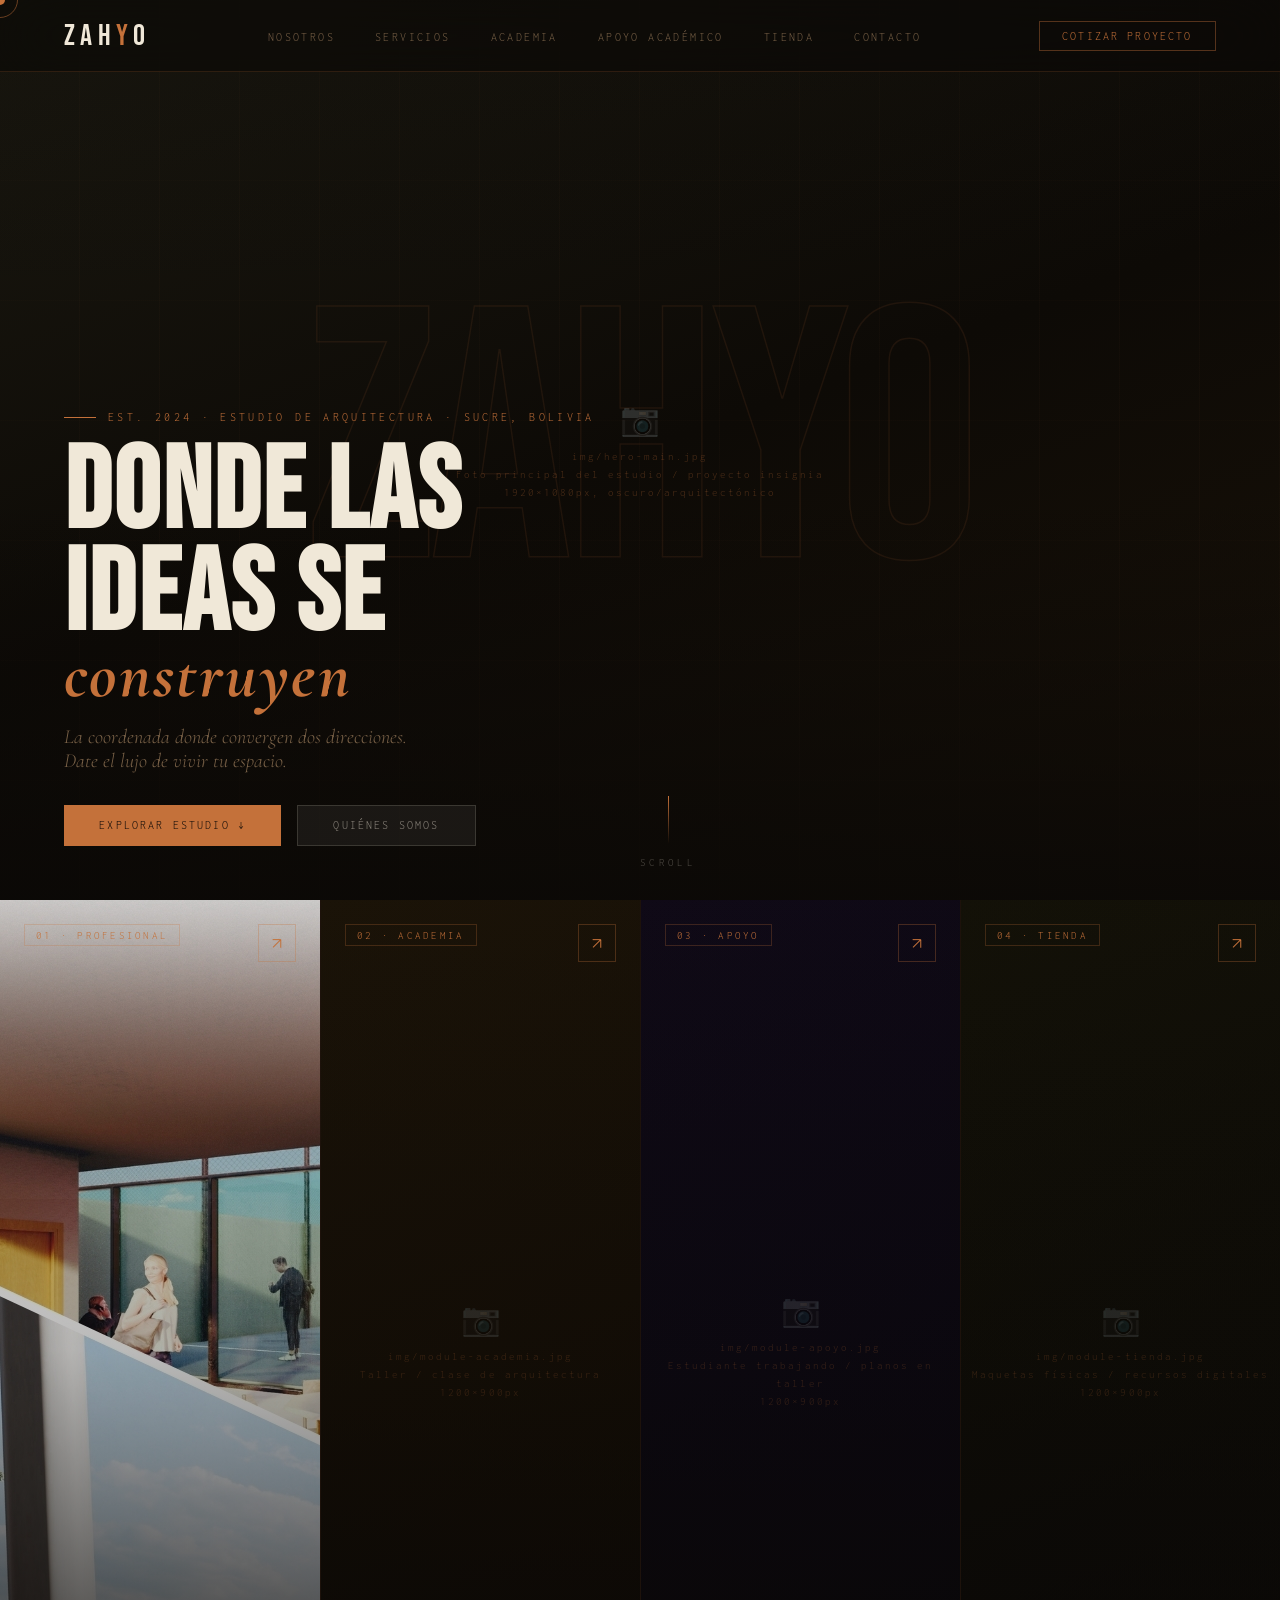
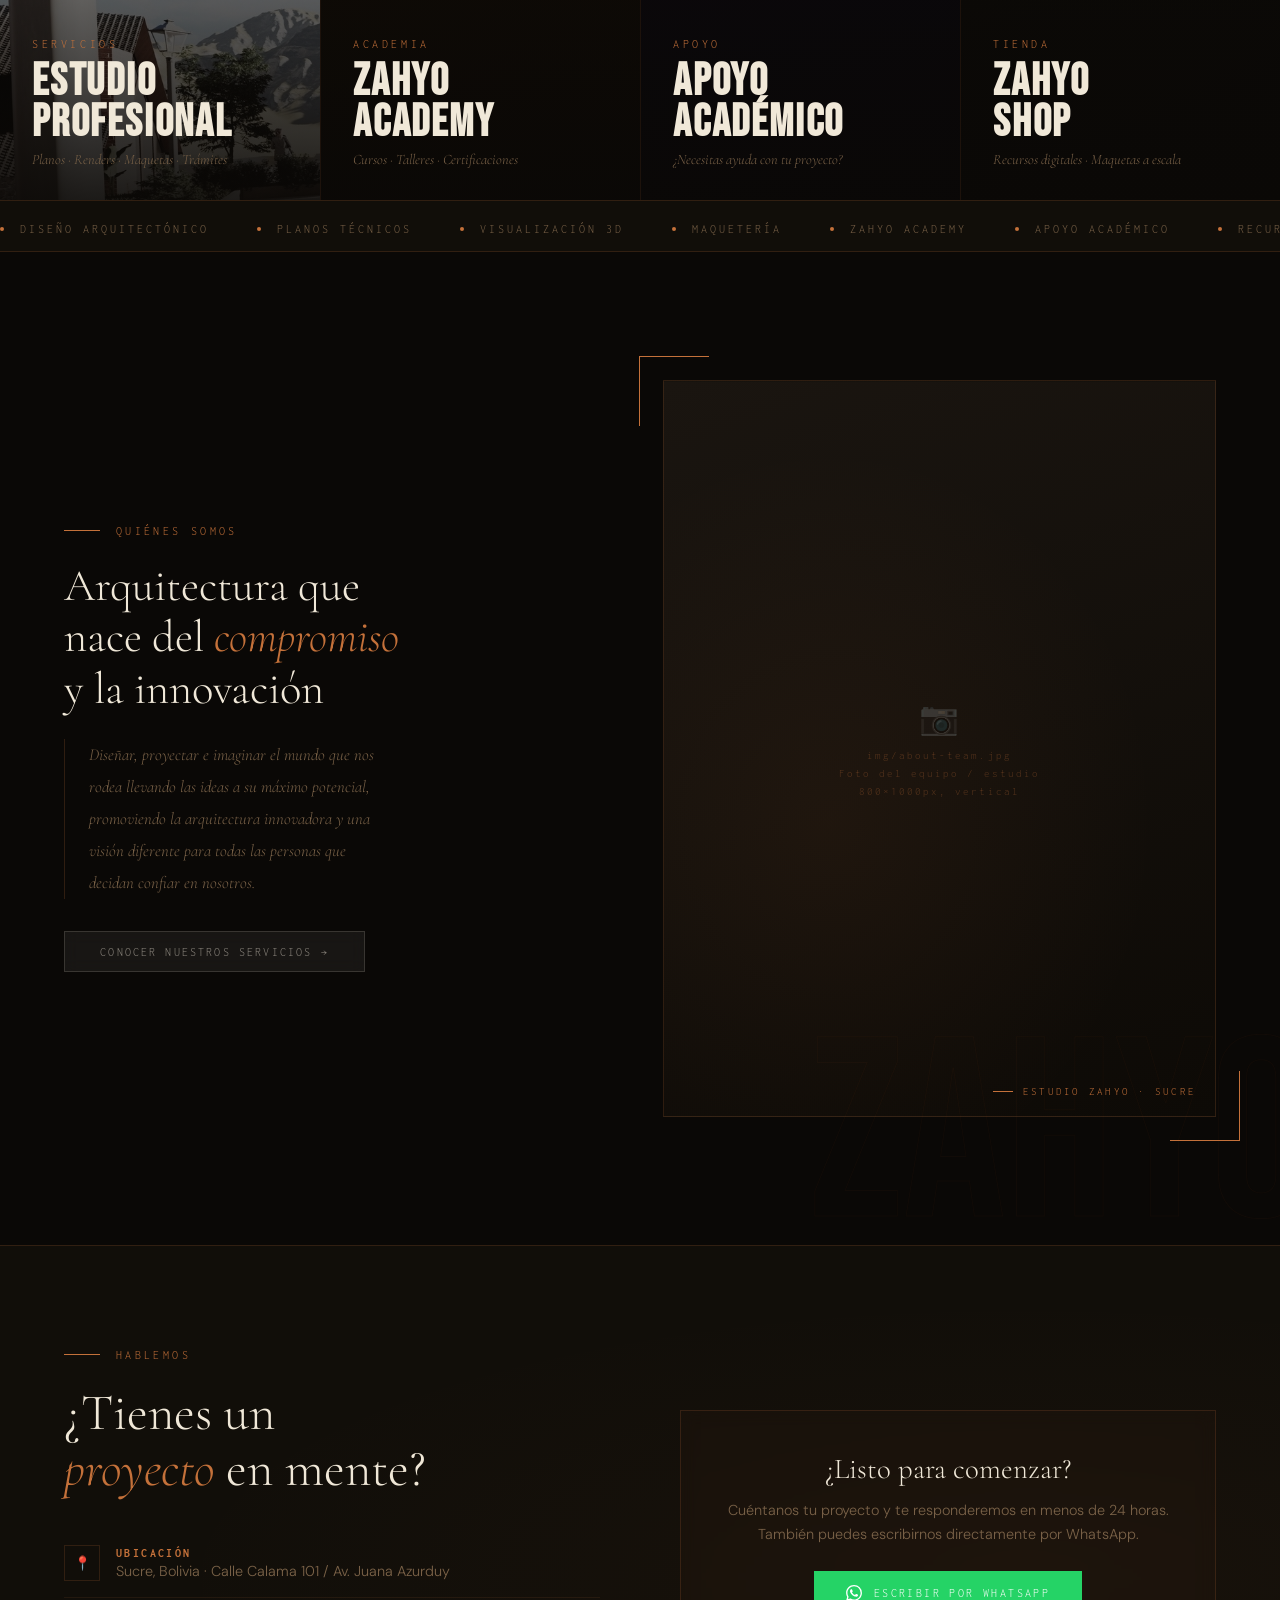
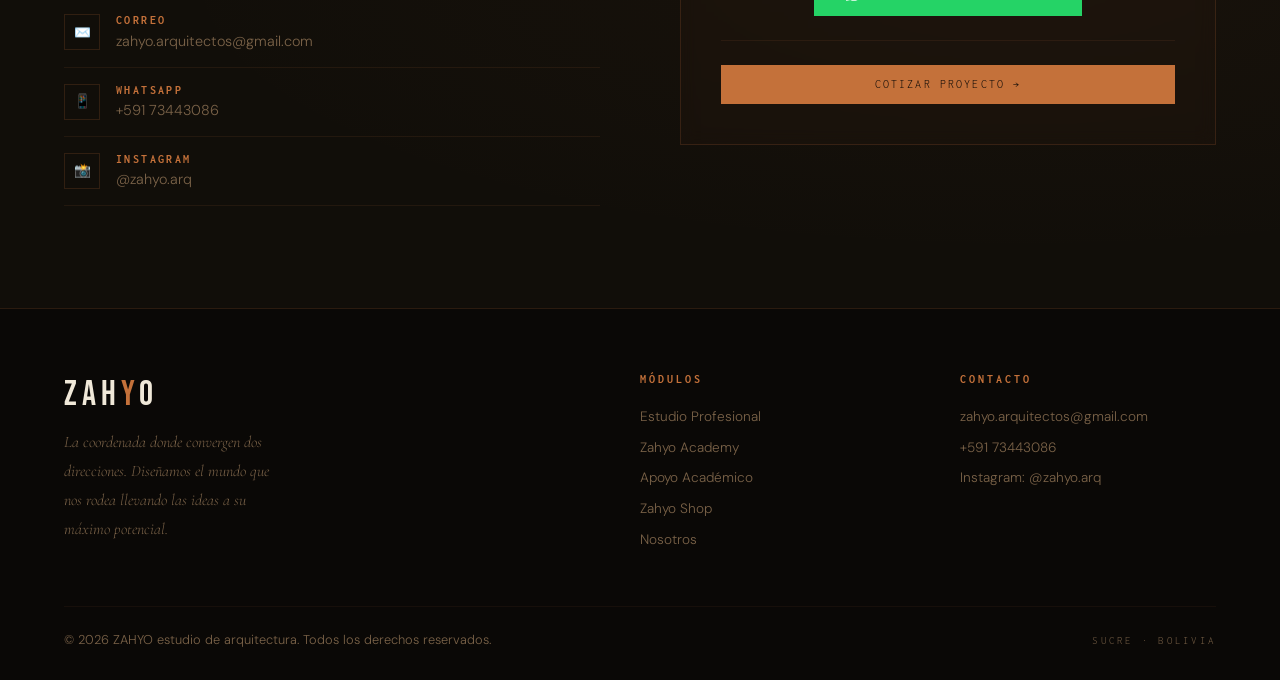
==== commit d0b81176: "cambios de estetica" ====
--- a/index.html
+++ b/index.html
@@ -9,13 +9,12 @@
     <link href="https://fonts.googleapis.com/css2?family=Cormorant+Garamond:ital,wght@0,300;0,400;0,600;1,300;1,400;1,600&family=DM+Sans:wght@200;300;400;500&family=Bebas+Neue&family=Inconsolata:wght@300;400&display=swap" rel="stylesheet">
     <style>
         :root {
-            /* ── Paleta ZAHYO — cobre/terracota ── */
             --ink: #0A0806;
             --ink2: #110E09;
             --ink3: #1A1510;
             --copper: #7A3A15;
             --copper-lt: #D4895A;
-            --accent: #C4713A; /* acento principal */
+            --accent: #C4713A;
             --accent-dim: rgba(196,113,58,0.12);
             --accent-glow: rgba(196,113,58,0.06);
             --warm: #C8A882;
@@ -25,7 +24,6 @@
             --glass: rgba(255,255,255,0.03);
             --glass-b: rgba(196,113,58,0.18);
             --frosted: rgba(10,8,6,0.55);
-            /* tipografía */
             --ff-display: 'Cormorant Garamond', serif;
             --ff-big: 'Bebas Neue', sans-serif;
             --ff-body: 'DM Sans', sans-serif;
@@ -48,7 +46,6 @@
             font-family: var(--ff-body);
             font-weight: 300;
             overflow-x: hidden;
-            cursor: none;
         }
 
         ::selection {
@@ -56,32 +53,42 @@
             color: var(--ink);
         }
 
-        /* ── CURSOR ── */
-        .cursor {
-            position: fixed;
-            width: 10px;
-            height: 10px;
-            background: var(--accent);
-            border-radius: 50%;
-            pointer-events: none;
-            z-index: 9999;
-            transform: translate(-50%,-50%);
-            transition: width .2s, height .2s;
-        }
-
-        .cursor-ring {
-            position: fixed;
-            width: 36px;
-            height: 36px;
-            border: 1px solid rgba(196,113,58,.5);
-            border-radius: 50%;
-            pointer-events: none;
-            z-index: 9998;
-            transform: translate(-50%,-50%);
-            transition: all .12s ease;
-        }
-
-        /* ── SCROLLBAR ── */
+        @media (pointer: fine) {
+            body, a, button, .btn-primary, .btn-ghost, .btn-wa, .mod-card {
+                cursor: none !important;
+            }
+
+            .cursor {
+                position: fixed;
+                width: 10px;
+                height: 10px;
+                background: var(--accent);
+                border-radius: 50%;
+                pointer-events: none;
+                z-index: 9999;
+                transform: translate(-50%,-50%);
+                transition: width .2s, height .2s;
+            }
+
+            .cursor-ring {
+                position: fixed;
+                width: 36px;
+                height: 36px;
+                border: 1px solid rgba(196,113,58,.5);
+                border-radius: 50%;
+                pointer-events: none;
+                z-index: 9998;
+                transform: translate(-50%,-50%);
+                transition: all .12s ease;
+            }
+        }
+
+        @media (hover: none) and (pointer: coarse) {
+            .cursor, .cursor-ring {
+                display: none !important;
+            }
+        }
+
         ::-webkit-scrollbar {
             width: 2px
         }
@@ -94,9 +101,6 @@
             background: var(--copper)
         }
 
-        /* ── PLACEHOLDER DE FOTO ──
-           El usuario crea la carpeta img/ y agrega las imágenes con los nombres indicados.
-           JS carga cada imagen y oculta automáticamente el placeholder. ── */
         .photo-ph {
             position: absolute;
             inset: 0;
@@ -116,14 +120,14 @@
 
             .photo-ph .ph-label {
                 font-family: var(--ff-mono);
-                font-size: .48rem;
+                font-size: 0.7rem;
                 letter-spacing: .18em;
                 color: rgba(196,113,58,.35);
                 text-align: center;
                 line-height: 1.6;
             }
 
-        /* ── NAV ── */
+        /* ══ NAV UNIFICADO ══ */
         nav {
             position: fixed;
             top: 0;
@@ -135,14 +139,11 @@
             justify-content: space-between;
             padding: 0 clamp(1.5rem,5vw,4rem);
             height: 72px;
-            transition: all .5s ease;
-        }
-
-            nav.scrolled {
-                background: var(--frosted);
-                backdrop-filter: blur(32px);
-                border-bottom: 1px solid var(--glass-b);
-            }
+            background: var(--frosted);
+            backdrop-filter: blur(32px);
+            border-bottom: 1px solid var(--glass-b);
+            transition: background .3s;
+        }
 
         .nav-logo {
             font-family: var(--ff-big);
@@ -164,7 +165,7 @@
 
             .nav-links a {
                 font-family: var(--ff-mono);
-                font-size: .6rem;
+                font-size: 0.75rem;
                 letter-spacing: .2em;
                 text-transform: uppercase;
                 color: var(--warm-dim);
@@ -194,7 +195,7 @@
 
         .btn-nav {
             font-family: var(--ff-mono);
-            font-size: .6rem;
+            font-size: 0.75rem;
             letter-spacing: .18em;
             text-transform: uppercase;
             color: var(--accent);
@@ -215,7 +216,6 @@
             gap: 5px;
             background: none;
             border: none;
-            cursor: none;
             padding: 4px;
         }
 
@@ -227,7 +227,55 @@
                 transition: all .3s;
             }
 
-        /* ── HERO ── */
+        /* MOBILE NAV */
+        .mob-overlay {
+            position: fixed;
+            inset: 0;
+            background: rgba(10,8,6,.97);
+            backdrop-filter: blur(32px);
+            z-index: 900;
+            display: flex;
+            flex-direction: column;
+            align-items: center;
+            justify-content: center;
+            gap: 2rem;
+            opacity: 0;
+            pointer-events: none;
+            transition: opacity .4s;
+        }
+
+            .mob-overlay.open {
+                opacity: 1;
+                pointer-events: all;
+            }
+
+            .mob-overlay a {
+                font-family: var(--ff-big);
+                font-size: 3rem;
+                letter-spacing: .1em;
+                color: var(--cream);
+                text-decoration: none;
+                transition: color .3s;
+            }
+
+                .mob-overlay a:hover {
+                    color: var(--accent);
+                }
+
+        .mob-close {
+            position: absolute;
+            top: 2rem;
+            right: clamp(1.5rem,5vw,4rem);
+            font-family: var(--ff-mono);
+            font-size: 0.75rem;
+            letter-spacing: .2em;
+            color: var(--warm-dim);
+            background: none;
+            border: none;
+            text-transform: uppercase;
+        }
+
+        /* HERO */
         .hero {
             height: 100dvh;
             position: relative;
@@ -276,7 +324,6 @@
             line-height: 1;
         }
 
-        /* Hero content */
         .hero-content {
             position: absolute;
             z-index: 6;
@@ -287,7 +334,7 @@
 
         .hero-badge {
             font-family: var(--ff-mono);
-            font-size: .58rem;
+            font-size: 0.75rem;
             letter-spacing: .28em;
             text-transform: uppercase;
             color: var(--accent);
@@ -346,14 +393,13 @@
 
         .btn-primary {
             font-family: var(--ff-mono);
-            font-size: .6rem;
+            font-size: 0.75rem;
             letter-spacing: .18em;
             text-transform: uppercase;
             background: var(--accent);
             color: var(--ink);
             padding: .85rem 2.2rem;
             border: none;
-            cursor: none;
             text-decoration: none;
             display: inline-flex;
             align-items: center;
@@ -368,7 +414,7 @@
 
         .btn-ghost {
             font-family: var(--ff-mono);
-            font-size: .6rem;
+            font-size: 0.75rem;
             letter-spacing: .18em;
             text-transform: uppercase;
             background: rgba(255,255,255,.06);
@@ -376,7 +422,6 @@
             color: var(--cream-dim);
             border: 1px solid rgba(240,232,216,.15);
             padding: .85rem 2.2rem;
-            cursor: none;
             text-decoration: none;
             display: inline-flex;
             align-items: center;
@@ -389,7 +434,6 @@
                 color: var(--accent);
             }
 
-        /* Scroll indicator */
         .hero-scroll {
             position: absolute;
             z-index: 6;
@@ -401,7 +445,7 @@
             align-items: center;
             gap: .75rem;
             font-family: var(--ff-mono);
-            font-size: .48rem;
+            font-size: 0.7rem;
             letter-spacing: .3em;
             text-transform: uppercase;
             color: rgba(240,232,216,.3);
@@ -413,10 +457,10 @@
             width: 1px;
             height: 48px;
             background: linear-gradient(var(--accent),transparent);
-            animation: pulse 2.5s ease infinite;
-        }
-
-        /* ── MÓDULOS 4 columnas ── */
+            animation: pulseAnim 2.5s ease infinite;
+        }
+
+        /* MÓDULOS */
         .modules {
             display: grid;
             grid-template-columns: repeat(4,1fr);
@@ -433,7 +477,6 @@
             padding: clamp(1.5rem,2.5vw,2.5rem);
             text-decoration: none;
             color: var(--cream);
-            cursor: none;
         }
 
         .mod-bg {
@@ -493,7 +536,7 @@
 
         .mod-num {
             font-family: var(--ff-mono);
-            font-size: .52rem;
+            font-size: 0.75rem;
             letter-spacing: .3em;
             color: var(--accent);
             margin-bottom: .75rem;
@@ -531,7 +574,7 @@
             left: 1.5rem;
             z-index: 2;
             font-family: var(--ff-mono);
-            font-size: .46rem;
+            font-size: 0.7rem;
             letter-spacing: .2em;
             text-transform: uppercase;
             border: 1px solid rgba(196,113,58,.25);
@@ -565,7 +608,7 @@
             border-left: 1px solid rgba(196,113,58,.1);
         }
 
-        /* ── MARQUEE ── */
+        /* MARQUEE */
         .marquee-strip {
             background: var(--ink2);
             border-top: 1px solid var(--glass-b);
@@ -583,7 +626,7 @@
 
         .marquee-item {
             font-family: var(--ff-mono);
-            font-size: .55rem;
+            font-size: 0.75rem;
             letter-spacing: .25em;
             text-transform: uppercase;
             color: var(--warm-dim);
@@ -600,7 +643,7 @@
                 background: var(--accent);
             }
 
-        /* ── ABOUT ── */
+        /* ABOUT */
         .about {
             padding: clamp(6rem,10vw,11rem) clamp(1.5rem,5vw,4rem);
             display: grid;
@@ -626,7 +669,7 @@
 
         .sec-label {
             font-family: var(--ff-mono);
-            font-size: .58rem;
+            font-size: 0.75rem;
             letter-spacing: .28em;
             text-transform: uppercase;
             color: var(--accent);
@@ -714,7 +757,7 @@
             bottom: 1.25rem;
             right: 1.25rem;
             font-family: var(--ff-mono);
-            font-size: .48rem;
+            font-size: 0.7rem;
             letter-spacing: .2em;
             text-transform: uppercase;
             color: var(--accent);
@@ -730,7 +773,7 @@
                 background: var(--accent);
             }
 
-        /* ── CONTACT STRIP ── */
+        /* CONTACT STRIP */
         .contact-strip {
             padding: clamp(5rem,8vw,9rem) clamp(1.5rem,5vw,4rem);
             background: var(--ink2);
@@ -794,7 +837,7 @@
 
         .c-item h5 {
             font-family: var(--ff-mono);
-            font-size: .5rem;
+            font-size: 0.75rem;
             letter-spacing: .2em;
             text-transform: uppercase;
             color: var(--accent);
@@ -802,7 +845,7 @@
         }
 
         .c-item a, .c-item p {
-            font-size: .85rem;
+            font-size: .9rem;
             color: var(--warm-dim);
             text-decoration: none;
             transition: color .3s;
@@ -828,7 +871,7 @@
             }
 
             .contact-cta-box p {
-                font-size: .85rem;
+                font-size: .9rem;
                 color: var(--warm-dim);
                 margin-bottom: 1.5rem;
                 line-height: 1.7;
@@ -839,7 +882,7 @@
             align-items: center;
             gap: .75rem;
             font-family: var(--ff-mono);
-            font-size: .6rem;
+            font-size: 0.75rem;
             letter-spacing: .2em;
             text-transform: uppercase;
             background: #25D366;
@@ -847,7 +890,6 @@
             padding: .9rem 2rem;
             text-decoration: none;
             transition: all .3s;
-            cursor: none;
         }
 
             .btn-wa:hover {
@@ -855,7 +897,7 @@
                 transform: translateY(-2px);
             }
 
-        /* ── FOOTER ── */
+        /* ══ FOOTER UNIFICADO ══ */
         footer {
             background: var(--ink);
             border-top: 1px solid var(--glass-b);
@@ -882,7 +924,7 @@
 
         .footer-tagline {
             font-family: var(--ff-display);
-            font-size: .95rem;
+            font-size: 1rem;
             font-style: italic;
             color: var(--warm-dim);
             line-height: 1.8;
@@ -891,7 +933,7 @@
 
         .foot-col h6 {
             font-family: var(--ff-mono);
-            font-size: .52rem;
+            font-size: 0.75rem;
             letter-spacing: .25em;
             text-transform: uppercase;
             color: var(--accent);
@@ -907,7 +949,7 @@
         }
 
         .foot-col a {
-            font-size: .82rem;
+            font-size: .85rem;
             color: var(--warm-dim);
             text-decoration: none;
             transition: color .3s;
@@ -928,67 +970,18 @@
         }
 
             .footer-bottom p {
-                font-size: .72rem;
+                font-size: .8rem;
                 color: var(--warm-dim);
             }
 
             .footer-bottom span {
                 font-family: var(--ff-mono);
-                font-size: .52rem;
+                font-size: 0.7rem;
                 letter-spacing: .2em;
                 color: var(--warm-dim);
             }
 
-        /* ── MOBILE NAV ── */
-        .mob-overlay {
-            position: fixed;
-            inset: 0;
-            background: rgba(10,8,6,.97);
-            backdrop-filter: blur(32px);
-            z-index: 900;
-            display: flex;
-            flex-direction: column;
-            align-items: center;
-            justify-content: center;
-            gap: 2rem;
-            opacity: 0;
-            pointer-events: none;
-            transition: opacity .4s;
-        }
-
-            .mob-overlay.open {
-                opacity: 1;
-                pointer-events: all;
-            }
-
-            .mob-overlay a {
-                font-family: var(--ff-big);
-                font-size: 3rem;
-                letter-spacing: .1em;
-                color: var(--cream);
-                text-decoration: none;
-                transition: color .3s;
-            }
-
-                .mob-overlay a:hover {
-                    color: var(--accent);
-                }
-
-        .mob-close {
-            position: absolute;
-            top: 2rem;
-            right: clamp(1.5rem,5vw,4rem);
-            font-family: var(--ff-mono);
-            font-size: .6rem;
-            letter-spacing: .2em;
-            color: var(--warm-dim);
-            background: none;
-            border: none;
-            cursor: none;
-            text-transform: uppercase;
-        }
-
-        /* ── REVEAL / ANIMATIONS ── */
+        /* REVEAL / ANIMATIONS */
         .reveal {
             opacity: 0;
             transform: translateY(30px);
@@ -1012,17 +1005,7 @@
             }
         }
 
-        @keyframes fadeIn {
-            from {
-                opacity: 0
-            }
-
-            to {
-                opacity: 1
-            }
-        }
-
-        @keyframes pulse {
+        @keyframes pulseAnim {
             0%,100% {
                 transform: scaleY(1);
                 opacity: 1
@@ -1044,7 +1027,6 @@
             }
         }
 
-        /* ── RESPONSIVE ── */
         @media(max-width:1200px) {
             .modules {
                 grid-template-columns: repeat(2,1fr);
@@ -1063,12 +1045,17 @@
 
                 .mod-card:nth-child(2) {
                     border-left: 1px solid rgba(196,113,58,.1);
+                    border-top: none;
                 }
+
+                .mod-card:nth-child(3) {
+                    border-top: 1px solid rgba(196,113,58,.1);
+                }
         }
 
         @media(max-width:900px) {
-            .nav-links, .nav-cta-wrap {
-                display: none;
+            .nav-links, .btn-nav {
+                display: none !important;
             }
 
             .hamburger {
@@ -1104,6 +1091,7 @@
 
                 .mod-card:nth-child(2) {
                     border-left: none;
+                    border-top: 1px solid rgba(196,113,58,.1);
                 }
 
             .hero-title {
@@ -1113,7 +1101,6 @@
     </style>
 </head>
 <body>
-
     <div class="cursor" id="cur"></div>
     <div class="cursor-ring" id="curRing"></div>
 
@@ -1128,7 +1115,7 @@
         <a href="#contacto">Contacto</a>
     </div>
 
-    <!-- NAV -->
+    <!-- NAV UNIFICADO -->
     <nav id="navbar">
         <a href="index.html" class="nav-logo">ZAH<span>Y</span>O</a>
         <ul class="nav-links">
@@ -1139,15 +1126,12 @@
             <li><a href="pages/tienda.html">Tienda</a></li>
             <li><a href="#contacto">Contacto</a></li>
         </ul>
-        <div class="nav-cta-wrap" style="display:flex;align-items:center;gap:1rem;">
-            <a href="pages/servicios.html#cotizar" class="btn-nav">Cotizar Proyecto</a>
-        </div>
+        <a href="pages/servicios.html#cotizar" class="btn-nav">Cotizar Proyecto</a>
         <button class="hamburger" id="ham"><span></span><span></span><span></span></button>
     </nav>
 
-    <!-- ═══════════════ HERO ═══════════════ -->
+    <!-- HERO -->
     <section class="hero" id="inicio">
-        <!-- Agrega img/hero-main.jpg a tu carpeta img/ -->
         <div class="hero-bg" data-img="img/hero-main.jpg">
             <div class="photo-ph">
                 <div class="ph-icon">📷</div>
@@ -1157,13 +1141,9 @@
         <div class="hero-grid"></div>
         <div class="hero-vignette"></div>
         <div class="hero-bg-word">ZAHYO</div>
-
         <div class="hero-content">
             <div class="hero-badge">Est. 2024 · Estudio de Arquitectura · Sucre, Bolivia</div>
-            <h1 class="hero-title">
-                Donde las<br>ideas se
-                <em>construyen</em>
-            </h1>
+            <h1 class="hero-title">Donde las<br>ideas se<em>construyen</em></h1>
             <p class="hero-sub">La coordenada donde convergen dos direcciones. Date el lujo de vivir tu espacio.</p>
             <div class="hero-actions">
                 <a href="#modulos" class="btn-primary">Explorar estudio ↓</a>
@@ -1176,68 +1156,51 @@
         </div>
     </section>
 
-    <!-- ═══════════════ MÓDULOS (4) ═══════════════ -->
+    <!-- MÓDULOS -->
     <section id="modulos" class="modules">
-
-        <!-- 01 SERVICIOS -->
         <a href="pages/servicios.html" class="mod-card reveal">
             <div class="mod-bg" data-img="img/module-servicios.jpg">
                 <div class="photo-ph"><div class="ph-icon">📷</div><div class="ph-label">img/module-servicios.jpg<br>Interior de oficina / planos sobre mesa<br>1200×900px</div></div>
             </div>
-            <div class="mod-glass"></div>
-            <div class="mod-overlay"></div>
-            <div class="mod-tag">01 · Profesional</div>
-            <div class="mod-arrow">↗</div>
+            <div class="mod-glass"></div><div class="mod-overlay"></div>
+            <div class="mod-tag">01 · Profesional</div><div class="mod-arrow">↗</div>
             <div class="mod-num">SERVICIOS</div>
             <h2 class="mod-title">Estudio<br>Profesional</h2>
             <p class="mod-sub">Planos · Renders · Maquetas · Trámites</p>
         </a>
-
-        <!-- 02 ACADEMIA -->
         <a href="pages/academia.html" class="mod-card reveal">
             <div class="mod-bg" data-img="img/module-academia.jpg">
                 <div class="photo-ph"><div class="ph-icon">📷</div><div class="ph-label">img/module-academia.jpg<br>Taller / clase de arquitectura<br>1200×900px</div></div>
             </div>
-            <div class="mod-glass"></div>
-            <div class="mod-overlay"></div>
-            <div class="mod-tag">02 · Academia</div>
-            <div class="mod-arrow">↗</div>
+            <div class="mod-glass"></div><div class="mod-overlay"></div>
+            <div class="mod-tag">02 · Academia</div><div class="mod-arrow">↗</div>
             <div class="mod-num">ACADEMIA</div>
             <h2 class="mod-title">Zahyo<br>Academy</h2>
             <p class="mod-sub">Cursos · Talleres · Certificaciones</p>
         </a>
-
-        <!-- 03 APOYO ACADÉMICO -->
         <a href="pages/apoyo.html" class="mod-card reveal">
             <div class="mod-bg" data-img="img/module-apoyo.jpg">
                 <div class="photo-ph"><div class="ph-icon">📷</div><div class="ph-label">img/module-apoyo.jpg<br>Estudiante trabajando / planos en taller<br>1200×900px</div></div>
             </div>
-            <div class="mod-glass"></div>
-            <div class="mod-overlay"></div>
-            <div class="mod-tag">03 · Apoyo</div>
-            <div class="mod-arrow">↗</div>
+            <div class="mod-glass"></div><div class="mod-overlay"></div>
+            <div class="mod-tag">03 · Apoyo</div><div class="mod-arrow">↗</div>
             <div class="mod-num">APOYO</div>
             <h2 class="mod-title">Apoyo<br>Académico</h2>
             <p class="mod-sub">¿Necesitas ayuda con tu proyecto?</p>
         </a>
-
-        <!-- 04 TIENDA -->
         <a href="pages/tienda.html" class="mod-card reveal">
             <div class="mod-bg" data-img="img/module-tienda.jpg">
                 <div class="photo-ph"><div class="ph-icon">📷</div><div class="ph-label">img/module-tienda.jpg<br>Maquetas físicas / recursos digitales<br>1200×900px</div></div>
             </div>
-            <div class="mod-glass"></div>
-            <div class="mod-overlay"></div>
-            <div class="mod-tag">04 · Tienda</div>
-            <div class="mod-arrow">↗</div>
+            <div class="mod-glass"></div><div class="mod-overlay"></div>
+            <div class="mod-tag">04 · Tienda</div><div class="mod-arrow">↗</div>
             <div class="mod-num">TIENDA</div>
             <h2 class="mod-title">Zahyo<br>Shop</h2>
             <p class="mod-sub">Recursos digitales · Maquetas a escala</p>
         </a>
-
     </section>
 
-    <!-- ═══════════════ MARQUEE ═══════════════ -->
+    <!-- MARQUEE -->
     <div class="marquee-strip">
         <div class="marquee-track">
             <div class="marquee-item"><span class="dot"></span>Diseño Arquitectónico</div>
@@ -1249,29 +1212,26 @@
             <div class="marquee-item"><span class="dot"></span>Recursos Digitales</div>
             <div class="marquee-item"><span class="dot"></span>Trámites & Avalúos</div>
             <div class="marquee-item"><span class="dot"></span>Sucre · Bolivia</div>
-            <!-- duplicado -->
-            <div class="marquee-item"><span class="dot"></span>Diseño Arquitectónico</div>
-            <div class="marquee-item"><span class="dot"></span>Planos Técnicos</div>
-            <div class="marquee-item"><span class="dot"></span>Visualización 3D</div>
-            <div class="marquee-item"><span class="dot"></span>Maquetería</div>
-            <div class="marquee-item"><span class="dot"></span>Zahyo Academy</div>
-            <div class="marquee-item"><span class="dot"></span>Apoyo Académico</div>
-            <div class="marquee-item"><span class="dot"></span>Recursos Digitales</div>
-            <div class="marquee-item"><span class="dot"></span>Trámites & Avalúos</div>
-            <div class="marquee-item"><span class="dot"></span>Sucre · Bolivia</div>
+            <div aria-hidden="true" style="display:contents;">
+                <div class="marquee-item"><span class="dot"></span>Diseño Arquitectónico</div>
+                <div class="marquee-item"><span class="dot"></span>Planos Técnicos</div>
+                <div class="marquee-item"><span class="dot"></span>Visualización 3D</div>
+                <div class="marquee-item"><span class="dot"></span>Maquetería</div>
+                <div class="marquee-item"><span class="dot"></span>Zahyo Academy</div>
+                <div class="marquee-item"><span class="dot"></span>Apoyo Académico</div>
+                <div class="marquee-item"><span class="dot"></span>Recursos Digitales</div>
+                <div class="marquee-item"><span class="dot"></span>Trámites & Avalúos</div>
+                <div class="marquee-item"><span class="dot"></span>Sucre · Bolivia</div>
+            </div>
         </div>
     </div>
 
-    <!-- ═══════════════ ABOUT ═══════════════ -->
+    <!-- ABOUT -->
     <section id="nosotros" class="about">
         <div class="reveal">
             <div class="sec-label">Quiénes somos</div>
-            <h2 class="about-heading">
-                Arquitectura que<br>nace del <em>compromiso</em><br>y la innovación
-            </h2>
-            <p class="about-body">
-                Diseñar, proyectar e imaginar el mundo que nos rodea llevando las ideas a su máximo potencial, promoviendo la arquitectura innovadora y una visión diferente para todas las personas que decidan confiar en nosotros.
-            </p>
+            <h2 class="about-heading">Arquitectura que<br>nace del <em>compromiso</em><br>y la innovación</h2>
+            <p class="about-body">Diseñar, proyectar e imaginar el mundo que nos rodea llevando las ideas a su máximo potencial, promoviendo la arquitectura innovadora y una visión diferente para todas las personas que decidan confiar en nosotros.</p>
             <div class="about-cta">
                 <a href="pages/servicios.html" class="btn-ghost">Conocer nuestros servicios →</a>
             </div>
@@ -1289,7 +1249,7 @@
         </div>
     </section>
 
-    <!-- ═══════════════ CONTACT ═══════════════ -->
+    <!-- CONTACT -->
     <section id="contacto" class="contact-strip">
         <div class="contact-inner reveal">
             <div>
@@ -1302,11 +1262,15 @@
                     </div>
                     <div class="c-item">
                         <div class="c-icon">✉️</div>
-                        <div><h5>Correo</h5><a href="mailto:axis.estudiodesign@gmail.com">axis.estudiodesign@gmail.com</a></div>
+                        <div><h5>Correo</h5><a href="mailto:zahyo.arquitectos@gmail.com">zahyo.arquitectos@gmail.com</a></div>
                     </div>
                     <div class="c-item">
                         <div class="c-icon">📱</div>
                         <div><h5>WhatsApp</h5><a href="https://wa.me/59173443086" target="_blank">+591 73443086</a></div>
+                    </div>
+                    <div class="c-item">
+                        <div class="c-icon">📸</div>
+                        <div><h5>Instagram</h5><a href="https://www.instagram.com/zahyo.arq/" target="_blank" rel="noopener noreferrer">@zahyo.arq</a></div>
                     </div>
                 </div>
             </div>
@@ -1324,7 +1288,7 @@
         </div>
     </section>
 
-    <!-- ═══════════════ FOOTER ═══════════════ -->
+    <!-- FOOTER UNIFICADO -->
     <footer>
         <div class="footer-grid">
             <div>
@@ -1344,56 +1308,41 @@
             <div class="foot-col">
                 <h6>Contacto</h6>
                 <ul>
-                    <li><a href="mailto:axis.estudiodesign@gmail.com">axis.estudiodesign@gmail.com</a></li>
+                    <li><a href="mailto:zahyo.arquitectos@gmail.com">zahyo.arquitectos@gmail.com</a></li>
                     <li><a href="https://wa.me/59173443086">+591 73443086</a></li>
-                    <li><a href="https://wa.me/59173450072">Arq. Franz: +591 73450072</a></li>
-                    <li><a href="https://wa.me/59175769551">Arq. Laura: +591 75769551</a></li>
+                    <li><a href="https://www.instagram.com/zahyo.arq/" target="_blank" rel="noopener noreferrer">Instagram: @zahyo.arq</a></li>
                 </ul>
             </div>
         </div>
         <div class="footer-bottom">
-            <p>© 2025 ZAHYO estudio de arquitectura. Todos los derechos reservados.</p>
+            <p>© 2026 ZAHYO estudio de arquitectura. Todos los derechos reservados.</p>
             <span>SUCRE · BOLIVIA</span>
         </div>
     </footer>
 
     <script>
-        // Cursor
         const cur = document.getElementById('cur'), curRing = document.getElementById('curRing');
-        document.addEventListener('mousemove', e => {
-            cur.style.left = e.clientX + 'px'; cur.style.top = e.clientY + 'px';
-            setTimeout(() => { curRing.style.left = e.clientX + 'px'; curRing.style.top = e.clientY + 'px'; }, 60);
-        });
-
-        // Nav scroll
-        window.addEventListener('scroll', () => {
-            document.getElementById('navbar').classList.toggle('scrolled', window.scrollY > 40);
-        });
-
-        // Hamburger
+        if (window.matchMedia("(pointer: fine)").matches) {
+            document.addEventListener('mousemove', e => {
+                cur.style.left = e.clientX + 'px'; cur.style.top = e.clientY + 'px';
+                setTimeout(() => { curRing.style.left = e.clientX + 'px'; curRing.style.top = e.clientY + 'px'; }, 60);
+            });
+        }
         const ham = document.getElementById('ham'), mob = document.getElementById('mobNav'), mc = document.getElementById('mobClose');
-        ham.addEventListener('click', () => mob.classList.toggle('open'));
-        mc.addEventListener('click', () => mob.classList.remove('open'));
-
-        // Reveal
+        const mobLinks = document.querySelectorAll('.mob-overlay a');
+        function closeMobNav() { mob.classList.remove('open'); }
+        ham.addEventListener('click', () => mob.classList.add('open'));
+        mc.addEventListener('click', closeMobNav);
+        mobLinks.forEach(link => link.addEventListener('click', closeMobNav));
         const obs = new IntersectionObserver(entries => {
             entries.forEach(e => { if (e.isIntersecting) e.target.classList.add('in'); });
         }, { threshold: .08 });
         document.querySelectorAll('.reveal').forEach(el => obs.observe(el));
-
-        // ── Cargador de imágenes ──────────────────────────────────────
-        // El usuario agrega sus fotos en la carpeta img/ con los nombres indicados.
-        // Este script las carga automáticamente y oculta el placeholder de texto.
         (function loadImages() {
             document.querySelectorAll('[data-img]').forEach(el => {
-                const src = el.dataset.img;
-                if (!src) return;
+                const src = el.dataset.img; if (!src) return;
                 const img = new Image();
-                img.onload = () => {
-                    el.style.backgroundImage = `url('${src}')`;
-                    const ph = el.querySelector('.photo-ph');
-                    if (ph) ph.style.display = 'none';
-                };
+                img.onload = () => { el.style.backgroundImage = `url('${src}')`; const ph = el.querySelector('.photo-ph'); if (ph) ph.style.display = 'none'; };
                 img.src = src;
             });
         })();
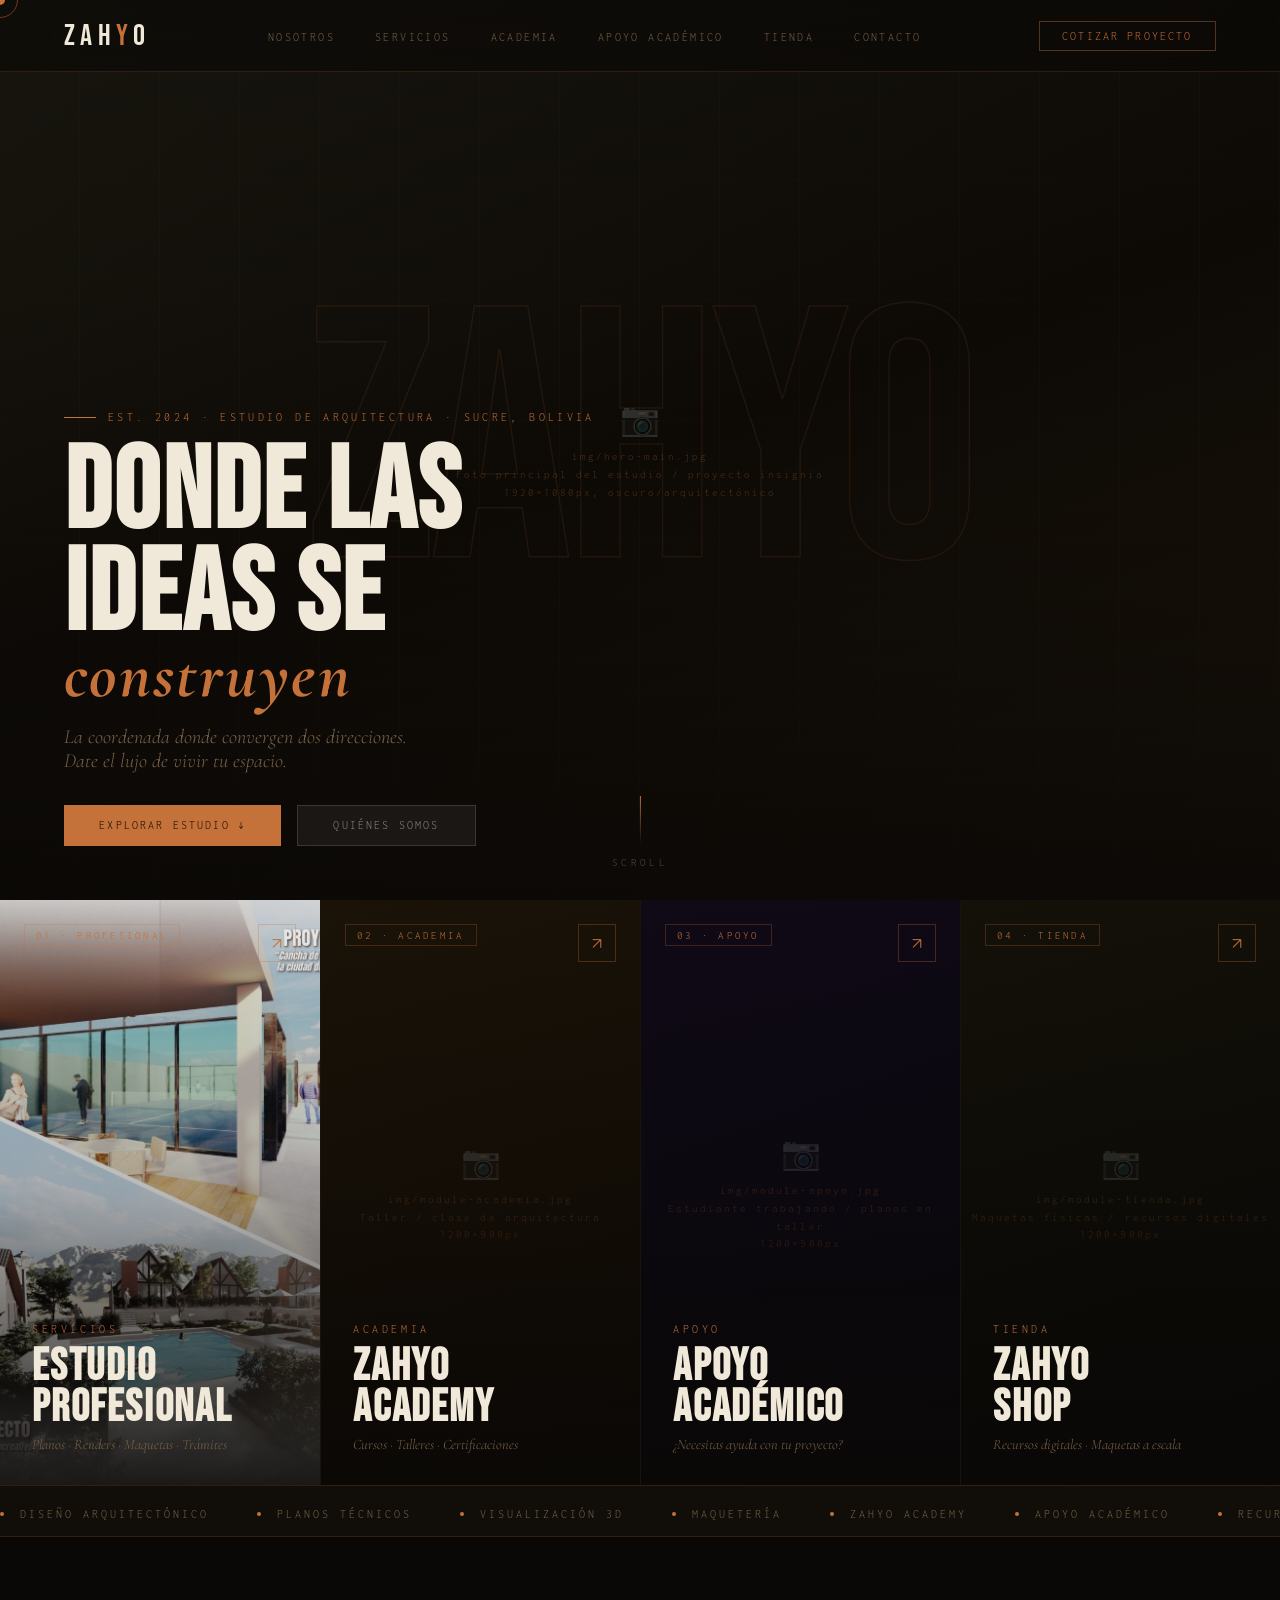
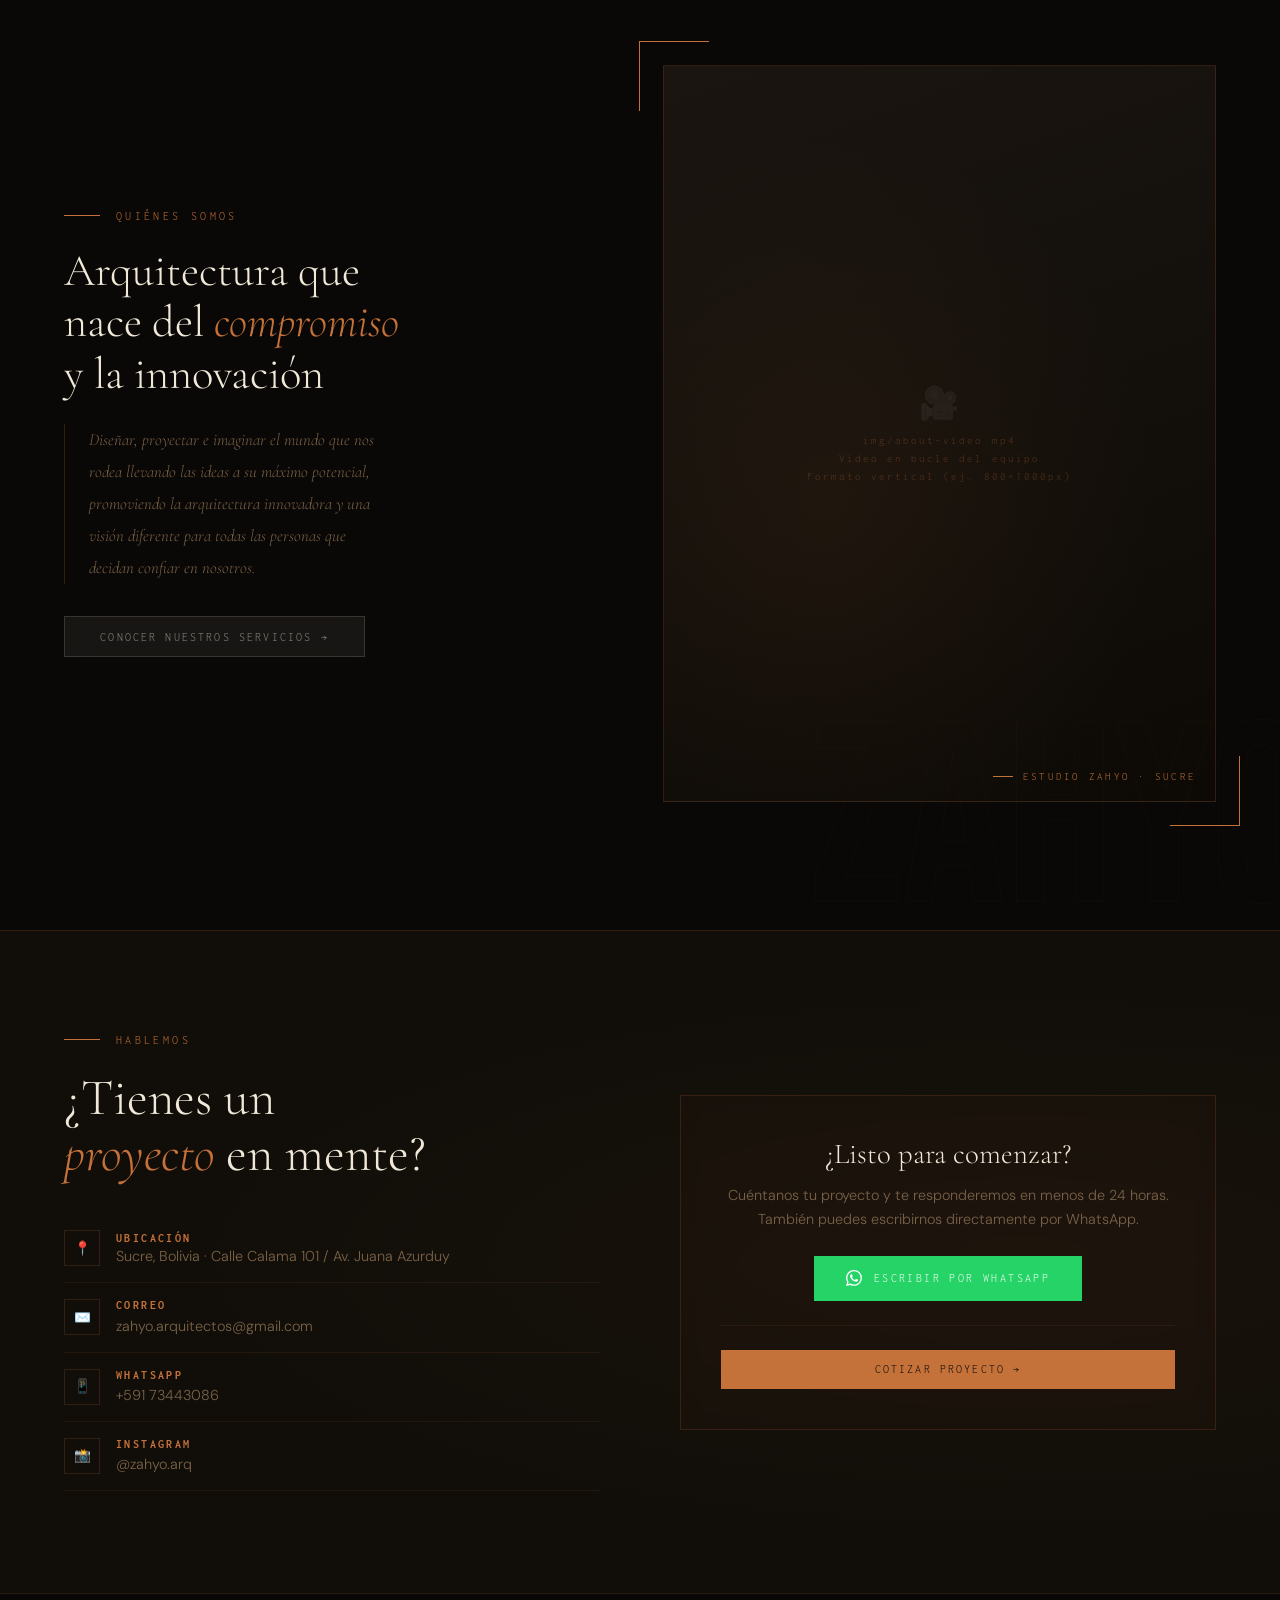
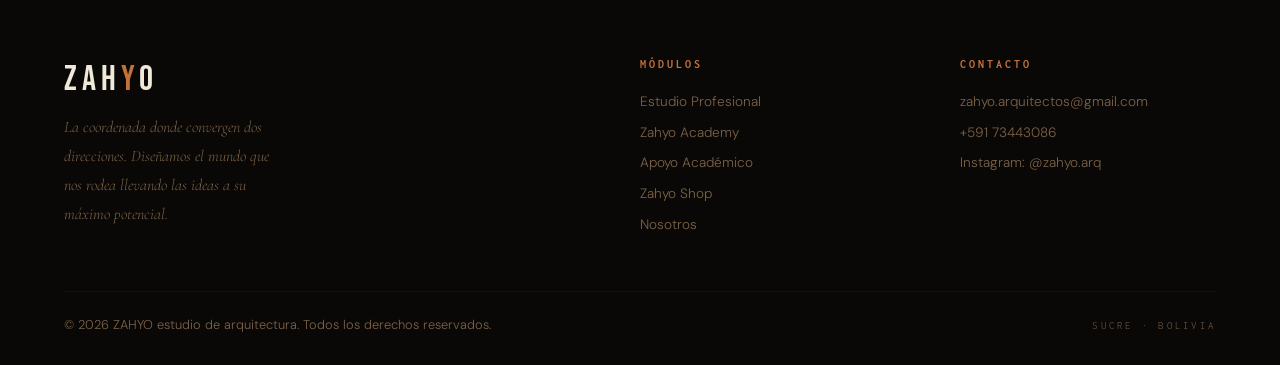
==== commit c7accb6e: "ajustes de imagenes y video" ====
--- a/index.html
+++ b/index.html
@@ -8,1096 +8,1282 @@
     <link rel="preconnect" href="https://fonts.gstatic.com" crossorigin>
     <link href="https://fonts.googleapis.com/css2?family=Cormorant+Garamond:ital,wght@0,300;0,400;0,600;1,300;1,400;1,600&family=DM+Sans:wght@200;300;400;500&family=Bebas+Neue&family=Inconsolata:wght@300;400&display=swap" rel="stylesheet">
     <style>
-        :root {
-            --ink: #0A0806;
-            --ink2: #110E09;
-            --ink3: #1A1510;
-            --copper: #7A3A15;
-            --copper-lt: #D4895A;
-            --accent: #C4713A;
-            --accent-dim: rgba(196,113,58,0.12);
-            --accent-glow: rgba(196,113,58,0.06);
-            --warm: #C8A882;
-            --warm-dim: #7A6248;
-            --cream: #F0E8D8;
-            --cream-dim: rgba(240,232,216,0.55);
-            --glass: rgba(255,255,255,0.03);
-            --glass-b: rgba(196,113,58,0.18);
-            --frosted: rgba(10,8,6,0.55);
-            --ff-display: 'Cormorant Garamond', serif;
-            --ff-big: 'Bebas Neue', sans-serif;
-            --ff-body: 'DM Sans', sans-serif;
-            --ff-mono: 'Inconsolata', monospace;
-        }
-
-        *, *::before, *::after {
-            box-sizing: border-box;
-            margin: 0;
-            padding: 0;
-        }
-
-        html {
-            scroll-behavior: smooth;
-        }
-
-        body {
-            background: var(--ink);
-            color: var(--cream);
-            font-family: var(--ff-body);
-            font-weight: 300;
-            overflow-x: hidden;
-        }
-
-        ::selection {
-            background: var(--accent);
-            color: var(--ink);
-        }
-
-        @media (pointer: fine) {
-            body, a, button, .btn-primary, .btn-ghost, .btn-wa, .mod-card {
-                cursor: none !important;
-            }
-
-            .cursor {
-                position: fixed;
-                width: 10px;
-                height: 10px;
-                background: var(--accent);
-                border-radius: 50%;
-                pointer-events: none;
-                z-index: 9999;
-                transform: translate(-50%,-50%);
-                transition: width .2s, height .2s;
-            }
-
-            .cursor-ring {
-                position: fixed;
-                width: 36px;
-                height: 36px;
-                border: 1px solid rgba(196,113,58,.5);
-                border-radius: 50%;
-                pointer-events: none;
-                z-index: 9998;
-                transform: translate(-50%,-50%);
-                transition: all .12s ease;
-            }
-        }
-
-        @media (hover: none) and (pointer: coarse) {
-            .cursor, .cursor-ring {
-                display: none !important;
-            }
-        }
-
-        ::-webkit-scrollbar {
-            width: 2px
-        }
-
-        ::-webkit-scrollbar-track {
-            background: var(--ink2)
-        }
-
-        ::-webkit-scrollbar-thumb {
-            background: var(--copper)
-        }
-
-        .photo-ph {
-            position: absolute;
-            inset: 0;
-            display: flex;
-            flex-direction: column;
-            align-items: center;
-            justify-content: center;
-            gap: .5rem;
-            pointer-events: none;
-            z-index: 0;
-        }
-
-            .photo-ph .ph-icon {
-                font-size: 2rem;
-                opacity: .2;
-            }
-
-            .photo-ph .ph-label {
-                font-family: var(--ff-mono);
-                font-size: 0.7rem;
-                letter-spacing: .18em;
-                color: rgba(196,113,58,.35);
-                text-align: center;
-                line-height: 1.6;
-            }
+                :root {
+                        --ink: #0A0806;
+                        --ink2: #110E09;
+                        --ink3: #1A1510;
+                        --copper: #7A3A15;
+                        --copper-lt: #D4895A;
+                        --accent: #C4713A;
+                        --accent-dim: rgba(196,113,58,0.12);
+                        --accent-glow: rgba(196,113,58,0.06);
+                        --warm: #C8A882;
+                        --warm-dim: #7A6248;
+                        --cream: #F0E8D8;
+                        --cream-dim: rgba(240,232,216,0.55);
+                        --glass: rgba(255,255,255,0.03);
+                        --glass-b: rgba(196,113,58,0.18);
+                        --frosted: rgba(10,8,6,0.55);
+                        --ff-display: 'Cormorant Garamond', serif;
+                        --ff-big: 'Bebas Neue', sans-serif;
+                        --ff-body: 'DM Sans', sans-serif;
+                        --ff-mono: 'Inconsolata', monospace;
+
+        }
+
+                *, *::before, *::after {
+                        box-sizing: border-box;
+                        margin: 0;
+                        padding: 0;
+
+        }
+
+                html {
+                        scroll-behavior: smooth;
+
+        }
+
+                body {
+                        background: var(--ink);
+                        color: var(--cream);
+                        font-family: var(--ff-body);
+                        font-weight: 300;
+                        overflow-x: hidden;
+
+        }
+
+                ::selection {
+                        background: var(--accent);
+                        color: var(--ink);
+
+        }
+
+                @media (pointer: fine) {
+                        body, a, button, .btn-primary, .btn-ghost, .btn-wa, .mod-card
+
+        {
+                            cursor: none !important;
+
+        }
+
+                    .cursor {
+                            position: fixed;
+                            width: 10px;
+                            height: 10px;
+                            background: var(--accent);
+                            border-radius: 50%;
+                            pointer-events: none;
+                            z-index: 9999;
+                            transform: translate(-50%,-50%);
+                            transition: width .2s, height .2s;
+
+        }
+
+                    .cursor-ring {
+                            position: fixed;
+                            width: 36px;
+                            height: 36px;
+                            border: 1px solid rgba(196,113,58,.5);
+                            border-radius: 50%;
+                            pointer-events: none;
+                            z-index: 9998;
+                            transform: translate(-50%,-50%);
+                            transition: all .12s ease;
+
+        }
+
+
+        }
+
+                @media (hover: none) and (pointer: coarse) {
+                        .cursor, .cursor-ring
+
+        {
+                            display: none !important;
+
+        }
+
+
+        }
+
+                ::-webkit-scrollbar {
+                        width: 2px        
+        }
+
+                ::-webkit-scrollbar-track {
+                        background: var(--ink2)        
+        }
+
+                ::-webkit-scrollbar-thumb {
+                        background: var(--copper)        
+        }
+
+                .photo-ph {
+                        position: absolute;
+                        inset: 0;
+                        display: flex;
+                        flex-direction: column;
+                        align-items: center;
+                        justify-content: center;
+                        gap: .5rem;
+                        pointer-events: none;
+                        z-index: 0;
+
+        }
+
+                    .photo-ph .ph-icon {
+                            font-size: 2rem;
+                            opacity: .2;
+
+        }
+
+                    .photo-ph .ph-label {
+                            font-family: var(--ff-mono);
+                            font-size: 0.7rem;
+                            letter-spacing: .18em;
+                            color: rgba(196,113,58,.35);
+                            text-align: center;
+                            line-height: 1.6;
+
+        }
+
 
         /* ══ NAV UNIFICADO ══ */
-        nav {
-            position: fixed;
-            top: 0;
-            left: 0;
-            right: 0;
-            z-index: 1000;
-            display: flex;
-            align-items: center;
-            justify-content: space-between;
-            padding: 0 clamp(1.5rem,5vw,4rem);
-            height: 72px;
-            background: var(--frosted);
-            backdrop-filter: blur(32px);
-            border-bottom: 1px solid var(--glass-b);
-            transition: background .3s;
-        }
-
-        .nav-logo {
-            font-family: var(--ff-big);
-            font-size: 1.9rem;
-            letter-spacing: .18em;
-            color: var(--cream);
-            text-decoration: none;
-        }
-
-            .nav-logo span {
-                color: var(--accent);
-            }
-
-        .nav-links {
-            display: flex;
-            gap: 2.5rem;
-            list-style: none;
-        }
-
-            .nav-links a {
-                font-family: var(--ff-mono);
-                font-size: 0.75rem;
-                letter-spacing: .2em;
-                text-transform: uppercase;
-                color: var(--warm-dim);
-                text-decoration: none;
-                transition: color .3s;
-                position: relative;
-            }
-
-                .nav-links a::after {
-                    content: '';
-                    position: absolute;
-                    bottom: -3px;
-                    left: 0;
-                    width: 0;
-                    height: 1px;
-                    background: var(--accent);
-                    transition: width .35s;
-                }
-
-                .nav-links a:hover {
-                    color: var(--cream);
-                }
-
-                    .nav-links a:hover::after {
+                nav {
+                        position: fixed;
+                        top: 0;
+                        left: 0;
+                        right: 0;
+                        z-index: 1000;
+                        display: flex;
+                        align-items: center;
+                        justify-content: space-between;
+                        padding: 0 clamp(1.5rem,5vw,4rem);
+                        height: 72px;
+                        background: var(--frosted);
+                        backdrop-filter: blur(32px);
+                        border-bottom: 1px solid var(--glass-b);
+                        transition: background .3s;
+
+        }
+
+                .nav-logo {
+                        font-family: var(--ff-big);
+                        font-size: 1.9rem;
+                        letter-spacing: .18em;
+                        color: var(--cream);
+                        text-decoration: none;
+
+        }
+
+                    .nav-logo span {
+                            color: var(--accent);
+
+        }
+
+                .nav-links {
+                        display: flex;
+                        gap: 2.5rem;
+                        list-style: none;
+
+        }
+
+                    .nav-links a {
+                            font-family: var(--ff-mono);
+                            font-size: 0.75rem;
+                            letter-spacing: .2em;
+                            text-transform: uppercase;
+                            color: var(--warm-dim);
+                            text-decoration: none;
+                            transition: color .3s;
+                            position: relative;
+
+        }
+
+                        .nav-links a::after {
+                                content: '';
+                                position: absolute;
+                                bottom: -3px;
+                                left: 0;
+                                width: 0;
+                                height: 1px;
+                                background: var(--accent);
+                                transition: width .35s;
+
+        }
+
+                        .nav-links a:hover {
+                                color: var(--cream);
+
+        }
+
+                            .nav-links a:hover::after {
+                                    width: 100%;
+
+        }
+
+                .btn-nav {
+                        font-family: var(--ff-mono);
+                        font-size: 0.75rem;
+                        letter-spacing: .18em;
+                        text-transform: uppercase;
+                        color: var(--accent);
+                        border: 1px solid rgba(196,113,58,.4);
+                        padding: .5rem 1.4rem;
+                        text-decoration: none;
+                        transition: all .3s;
+
+        }
+
+                    .btn-nav:hover {
+                            background: var(--accent);
+                            color: var(--ink);
+
+        }
+
+                .hamburger {
+                        display: none;
+                        flex-direction: column;
+                        gap: 5px;
+                        background: none;
+                        border: none;
+                        padding: 4px;
+
+        }
+
+                    .hamburger span {
+                            display: block;
+                            width: 26px;
+                            height: 1px;
+                            background: var(--cream);
+                            transition: all .3s;
+
+        }
+
+
+        /* MOBILE NAV */
+                .mob-overlay {
+                        position: fixed;
+                        inset: 0;
+                        background: rgba(10,8,6,.97);
+                        backdrop-filter: blur(32px);
+                        z-index: 900;
+                        display: flex;
+                        flex-direction: column;
+                        align-items: center;
+                        justify-content: center;
+                        gap: 2rem;
+                        opacity: 0;
+                        pointer-events: none;
+                        transition: opacity .4s;
+
+        }
+
+                    .mob-overlay.open {
+                            opacity: 1;
+                            pointer-events: all;
+
+        }
+
+                    .mob-overlay a {
+                            font-family: var(--ff-big);
+                            font-size: 3rem;
+                            letter-spacing: .1em;
+                            color: var(--cream);
+                            text-decoration: none;
+                            transition: color .3s;
+
+        }
+
+                        .mob-overlay a:hover {
+                                color: var(--accent);
+
+        }
+
+                .mob-close {
+                        position: absolute;
+                        top: 2rem;
+                        right: clamp(1.5rem,5vw,4rem);
+                        font-family: var(--ff-mono);
+                        font-size: 0.75rem;
+                        letter-spacing: .2em;
+                        color: var(--warm-dim);
+                        background: none;
+                        border: none;
+                        text-transform: uppercase;
+
+        }
+
+
+        /* HERO */
+                .hero {
+                        height: 100dvh;
+                        position: relative;
+                        display: flex;
+                        align-items: center;
+                        justify-content: center;
+                        overflow: hidden;
+
+        }
+
+                .hero-bg {
+                        position: absolute;
+                        inset: 0;
+                        background: linear-gradient(160deg,#1A1810 0%,#0D0A06 50%,#1A1208 100%);
+                        background-size: cover;
+                        background-position: center;
+
+        }
+
+                .hero-grid {
+                        position: absolute;
+                        inset: 0;
+                        background-image: repeating-linear-gradient(90deg,transparent 0,transparent 79px,rgba(196,113,58,.025) 79px,rgba(196,113,58,.025) 80px),repeating-linear-gradient(0deg,transparent 0,transparent 119px,rgba(196,113,58,.015) 119px,rgba(196,113,58,.015) 120px);
+                        z-index: 2;
+
+        }
+
+                .hero-vignette {
+                        position: absolute;
+                        inset: 0;
+                        z-index: 3;
+                        background: linear-gradient(180deg,rgba(10,8,6,.2) 0%,transparent 35%,transparent 55%,rgba(10,8,6,.88) 100%);
+
+        }
+
+                .hero-bg-word {
+                        position: absolute;
+                        z-index: 4;
+                        font-family: var(--ff-big);
+                        font-size: clamp(16rem,28vw,32rem);
+                        letter-spacing: -.02em;
+                        color: transparent;
+                        -webkit-text-stroke: 1.5px rgba(196,113,58,.1);
+                        top: 50%;
+                        left: 50%;
+                        transform: translate(-50%,-50%);
+                        white-space: nowrap;
+                        pointer-events: none;
+                        user-select: none;
+                        line-height: 1;
+
+        }
+
+                .hero-content {
+                        position: absolute;
+                        z-index: 6;
+                        bottom: clamp(3rem,6vh,6rem);
+                        left: clamp(1.5rem,5vw,4rem);
+                        right: clamp(1.5rem,5vw,4rem);
+
+        }
+
+                .hero-badge {
+                        font-family: var(--ff-mono);
+                        font-size: 0.75rem;
+                        letter-spacing: .28em;
+                        text-transform: uppercase;
+                        color: var(--accent);
+                        display: flex;
+                        align-items: center;
+                        gap: .75rem;
+                        margin-bottom: 1.25rem;
+                        opacity: 0;
+                        animation: fadeUp .9s .4s ease both;
+
+        }
+
+                    .hero-badge::before {
+                            content: '';
+                            width: 32px;
+                            height: 1px;
+                            background: var(--accent);
+
+        }
+
+                .hero-title {
+                        font-family: var(--ff-big);
+                        font-size: clamp(3.5rem,9vw,10rem);
+                        line-height: .88;
+                        letter-spacing: .02em;
+                        color: var(--cream);
+                        opacity: 0;
+                        animation: fadeUp .9s .5s ease both;
+
+        }
+
+                    .hero-title em {
+                            font-family: var(--ff-display);
+                            font-style: italic;
+                            font-size: .58em;
+                            color: var(--accent);
+                            display: block;
+
+        }
+
+                .hero-sub {
+                        font-family: var(--ff-display);
+                        font-size: clamp(.95rem,1.8vw,1.25rem);
+                        font-style: italic;
+                        color: var(--warm-dim);
+                        margin-top: 1.25rem;
+                        max-width: 40ch;
+                        opacity: 0;
+                        animation: fadeUp .9s .6s ease both;
+
+        }
+
+                .hero-actions {
+                        display: flex;
+                        gap: 1rem;
+                        margin-top: 2rem;
+                        flex-wrap: wrap;
+                        opacity: 0;
+                        animation: fadeUp .9s .7s ease both;
+
+        }
+
+                .btn-primary {
+                        font-family: var(--ff-mono);
+                        font-size: 0.75rem;
+                        letter-spacing: .18em;
+                        text-transform: uppercase;
+                        background: var(--accent);
+                        color: var(--ink);
+                        padding: .85rem 2.2rem;
+                        border: none;
+                        text-decoration: none;
+                        display: inline-flex;
+                        align-items: center;
+                        gap: .75rem;
+                        transition: all .3s;
+
+        }
+
+                    .btn-primary:hover {
+                            background: var(--copper-lt);
+                            transform: translateY(-2px);
+
+        }
+
+                .btn-ghost {
+                        font-family: var(--ff-mono);
+                        font-size: 0.75rem;
+                        letter-spacing: .18em;
+                        text-transform: uppercase;
+                        background: rgba(255,255,255,.06);
+                        backdrop-filter: blur(8px);
+                        color: var(--cream-dim);
+                        border: 1px solid rgba(240,232,216,.15);
+                        padding: .85rem 2.2rem;
+                        text-decoration: none;
+                        display: inline-flex;
+                        align-items: center;
+                        gap: .75rem;
+                        transition: all .3s;
+
+        }
+
+                    .btn-ghost:hover {
+                            border-color: var(--accent);
+                            color: var(--accent);
+
+        }
+
+                .hero-scroll {
+                        position: absolute;
+                        z-index: 6;
+                        bottom: 2rem;
+                        left: 50%;
+                        transform: translateX(-50%);
+                        display: flex;
+                        flex-direction: column;
+                        align-items: center;
+                        gap: .75rem;
+                        font-family: var(--ff-mono);
+                        font-size: 0.7rem;
+                        letter-spacing: .3em;
+                        text-transform: uppercase;
+                        color: rgba(240,232,216,.3);
+                        opacity: 0;
+                        animation: fadeUp .9s 1.1s ease both;
+
+        }
+
+                .scroll-line {
+                        width: 1px;
+                        height: 48px;
+                        background: linear-gradient(var(--accent),transparent);
+                        animation: pulseAnim 2.5s ease infinite;
+
+        }
+
+
+        /* MÓDULOS */
+                .modules {
+                        display: grid;
+                        grid-template-columns: repeat(4,1fr);
+                        height: 65vh;
+                        min-height: 500px;
+
+        }
+
+                .mod-card {
+                        position: relative;
+                        overflow: hidden;
+                        display: flex;
+                        flex-direction: column;
+                        justify-content: flex-end;
+                        padding: clamp(1.5rem,2.5vw,2.5rem);
+                        text-decoration: none;
+                        color: var(--cream);
+
+        }
+
+                .mod-bg {
+                        position: absolute;
+                        inset: 0;
+                        transition: transform 1s cubic-bezier(.4,0,.2,1);
+
+            /* Usamos !important para evitar que los gradientes de abajo borren estas reglas */
+                        background-size: cover;
+                        background-position: center;
+                        background-repeat: no-repeat;
+
+        }
+
+                .mod-card:nth-child(1) .mod-bg {
+                        background-image: linear-gradient(160deg,#1a2030,#080a12);
+
+        }
+
+                .mod-card:nth-child(2) .mod-bg {
+                        background-image: linear-gradient(160deg,#1c1408,#100a04);
+
+        }
+
+                .mod-card:nth-child(3) .mod-bg {
+                        background-image: linear-gradient(160deg,#100a18,#08060e);
+
+        }
+
+                .mod-card:nth-child(4) .mod-bg {
+                        background-image: linear-gradient(160deg,#141208,#0a0806);
+
+        }
+
+                .mod-overlay {
+                        position: absolute;
+                        inset: 0;
+                        background: linear-gradient(0deg,rgba(10,8,6,.92) 0%,rgba(10,8,6,.28) 50%,rgba(10,8,6,.08) 100%);
+                        transition: opacity .5s;
+
+        }
+
+                .mod-glass {
+                        position: absolute;
+                        bottom: 0;
+                        left: 0;
+                        right: 0;
+                        height: 0;
+                        background: rgba(10,8,6,.38);
+                        backdrop-filter: blur(12px);
+                        transition: height .5s ease;
+                        overflow: hidden;
+
+        }
+
+                .mod-card:hover .mod-bg {
+                        transform: scale(1.08);
+
+        }
+
+                .mod-card:hover .mod-overlay {
+                        opacity: .7;
+
+        }
+
+                .mod-card:hover .mod-glass {
+                        height: 100%;
+
+        }
+
+                .mod-num {
+                        font-family: var(--ff-mono);
+                        font-size: 0.75rem;
+                        letter-spacing: .3em;
+                        color: var(--accent);
+                        margin-bottom: .75rem;
+                        position: relative;
+                        z-index: 2;
+
+        }
+
+                .mod-title {
+                        font-family: var(--ff-big);
+                        font-size: clamp(2.2rem,3.5vw,4rem);
+                        letter-spacing: .04em;
+                        line-height: .9;
+                        position: relative;
+                        z-index: 2;
+                        transition: transform .5s;
+
+        }
+
+                .mod-card:hover .mod-title {
+                        transform: translateY(-6px);
+
+        }
+
+                .mod-sub {
+                        font-family: var(--ff-display);
+                        font-size: .9rem;
+                        font-style: italic;
+                        color: var(--warm-dim);
+                        margin-top: .5rem;
+                        position: relative;
+                        z-index: 2;
+
+        }
+
+                .mod-tag {
+                        position: absolute;
+                        top: 1.5rem;
+                        left: 1.5rem;
+                        z-index: 2;
+                        font-family: var(--ff-mono);
+                        font-size: 0.7rem;
+                        letter-spacing: .2em;
+                        text-transform: uppercase;
+                        border: 1px solid rgba(196,113,58,.25);
+                        padding: .25rem .7rem;
+                        color: var(--accent);
+
+        }
+
+                .mod-arrow {
+                        position: absolute;
+                        top: 1.5rem;
+                        right: 1.5rem;
+                        z-index: 2;
+                        width: 38px;
+                        height: 38px;
+                        border: 1px solid rgba(196,113,58,.3);
+                        display: flex;
+                        align-items: center;
+                        justify-content: center;
+                        color: var(--accent);
+                        font-size: 1rem;
+                        transition: all .4s;
+
+        }
+
+                .mod-card:hover .mod-arrow {
+                        background: var(--accent);
+                        color: var(--ink);
+                        transform: rotate(45deg);
+
+        }
+
+                .mod-card + .mod-card {
+                        border-left: 1px solid rgba(196,113,58,.1);
+
+        }
+
+
+        /* MARQUEE */
+                .marquee-strip {
+                        background: var(--ink2);
+                        border-top: 1px solid var(--glass-b);
+                        border-bottom: 1px solid var(--glass-b);
+                        overflow: hidden;
+                        padding: .9rem 0;
+                        white-space: nowrap;
+
+        }
+
+                .marquee-track {
+                        display: inline-flex;
+                        animation: marquee 26s linear infinite;
+                        gap: 3rem;
+
+        }
+
+                .marquee-item {
+                        font-family: var(--ff-mono);
+                        font-size: 0.75rem;
+                        letter-spacing: .25em;
+                        text-transform: uppercase;
+                        color: var(--warm-dim);
+                        display: flex;
+                        align-items: center;
+                        gap: 1rem;
+                        flex-shrink: 0;
+
+        }
+
+                    .marquee-item .dot {
+                            width: 4px;
+                            height: 4px;
+                            border-radius: 50%;
+                            background: var(--accent);
+
+        }
+
+
+        /* ABOUT */
+                .about {
+                        padding: clamp(6rem,10vw,11rem) clamp(1.5rem,5vw,4rem);
+                        display: grid;
+                        grid-template-columns: 1fr 1.1fr;
+                        gap: 6rem;
+                        align-items: center;
+                        position: relative;
+                        overflow: hidden;
+
+        }
+
+                    .about::after {
+                            content: 'ZAHYO';
+                            position: absolute;
+                            right: -2rem;
+                            bottom: -3rem;
+                            font-family: var(--ff-big);
+                            font-size: clamp(10rem,20vw,22rem);
+                            color: transparent;
+                            -webkit-text-stroke: 1px rgba(196,113,58,.04);
+                            pointer-events: none;
+                            user-select: none;
+
+        }
+
+                .sec-label {
+                        font-family: var(--ff-mono);
+                        font-size: 0.75rem;
+                        letter-spacing: .28em;
+                        text-transform: uppercase;
+                        color: var(--accent);
+                        display: flex;
+                        align-items: center;
+                        gap: 1rem;
+                        margin-bottom: 1.5rem;
+
+        }
+
+                    .sec-label::before {
+                            content: '';
+                            width: 36px;
+                            height: 1px;
+                            background: var(--accent);
+
+        }
+
+                .about-heading {
+                        font-family: var(--ff-display);
+                        font-size: clamp(2rem,3.5vw,3.8rem);
+                        font-weight: 300;
+                        line-height: 1.15;
+                        color: var(--cream);
+
+        }
+
+                    .about-heading em {
+                            font-style: italic;
+                            color: var(--accent);
+
+        }
+
+                .about-body {
+                        font-family: var(--ff-display);
+                        font-size: 1.05rem;
+                        font-style: italic;
+                        color: var(--warm-dim);
+                        line-height: 1.9;
+                        margin-top: 1.5rem;
+                        max-width: 46ch;
+                        border-left: 1px solid rgba(196,113,58,.2);
+                        padding-left: 1.5rem;
+
+        }
+
+                .about-cta {
+                        margin-top: 2rem;
+
+        }
+
+                .about-visual {
+                        position: relative;
+                        background: linear-gradient(160deg,#1a1510,#0d0a06);
+                        aspect-ratio: 3/4;
+                        border: 1px solid var(--glass-b);
+                        overflow: hidden;
+
+        }
+
+                    .about-visual::before {
+                            content: '';
+                            position: absolute;
+                            inset: 0;
+                            background: radial-gradient(ellipse at 30% 60%,rgba(196,113,58,.07),transparent 60%);
+                            z-index: 1;
+
+        }
+
+                .about-video {
+                        position: absolute;
+                        top: 0;
+                        left: 0;
                         width: 100%;
-                    }
-
-        .btn-nav {
-            font-family: var(--ff-mono);
-            font-size: 0.75rem;
-            letter-spacing: .18em;
-            text-transform: uppercase;
-            color: var(--accent);
-            border: 1px solid rgba(196,113,58,.4);
-            padding: .5rem 1.4rem;
-            text-decoration: none;
-            transition: all .3s;
-        }
-
-            .btn-nav:hover {
-                background: var(--accent);
-                color: var(--ink);
-            }
-
-        .hamburger {
-            display: none;
-            flex-direction: column;
-            gap: 5px;
-            background: none;
-            border: none;
-            padding: 4px;
-        }
-
-            .hamburger span {
-                display: block;
-                width: 26px;
-                height: 1px;
-                background: var(--cream);
-                transition: all .3s;
-            }
-
-        /* MOBILE NAV */
-        .mob-overlay {
-            position: fixed;
-            inset: 0;
-            background: rgba(10,8,6,.97);
-            backdrop-filter: blur(32px);
-            z-index: 900;
-            display: flex;
-            flex-direction: column;
-            align-items: center;
-            justify-content: center;
-            gap: 2rem;
-            opacity: 0;
-            pointer-events: none;
-            transition: opacity .4s;
-        }
-
-            .mob-overlay.open {
-                opacity: 1;
-                pointer-events: all;
-            }
-
-            .mob-overlay a {
-                font-family: var(--ff-big);
-                font-size: 3rem;
-                letter-spacing: .1em;
-                color: var(--cream);
-                text-decoration: none;
-                transition: color .3s;
-            }
-
-                .mob-overlay a:hover {
-                    color: var(--accent);
-                }
-
-        .mob-close {
-            position: absolute;
-            top: 2rem;
-            right: clamp(1.5rem,5vw,4rem);
-            font-family: var(--ff-mono);
-            font-size: 0.75rem;
-            letter-spacing: .2em;
-            color: var(--warm-dim);
-            background: none;
-            border: none;
-            text-transform: uppercase;
-        }
-
-        /* HERO */
-        .hero {
-            height: 100dvh;
-            position: relative;
-            display: flex;
-            align-items: center;
-            justify-content: center;
-            overflow: hidden;
-        }
-
-        .hero-bg {
-            position: absolute;
-            inset: 0;
-            background: linear-gradient(160deg,#1A1810 0%,#0D0A06 50%,#1A1208 100%);
-            background-size: cover;
-            background-position: center;
-        }
-
-        .hero-grid {
-            position: absolute;
-            inset: 0;
-            background-image: repeating-linear-gradient(90deg,transparent 0,transparent 79px,rgba(196,113,58,.025) 79px,rgba(196,113,58,.025) 80px),repeating-linear-gradient(0deg,transparent 0,transparent 119px,rgba(196,113,58,.015) 119px,rgba(196,113,58,.015) 120px);
-            z-index: 2;
-        }
-
-        .hero-vignette {
-            position: absolute;
-            inset: 0;
-            z-index: 3;
-            background: linear-gradient(180deg,rgba(10,8,6,.2) 0%,transparent 35%,transparent 55%,rgba(10,8,6,.88) 100%);
-        }
-
-        .hero-bg-word {
-            position: absolute;
-            z-index: 4;
-            font-family: var(--ff-big);
-            font-size: clamp(16rem,28vw,32rem);
-            letter-spacing: -.02em;
-            color: transparent;
-            -webkit-text-stroke: 1.5px rgba(196,113,58,.1);
-            top: 50%;
-            left: 50%;
-            transform: translate(-50%,-50%);
-            white-space: nowrap;
-            pointer-events: none;
-            user-select: none;
-            line-height: 1;
-        }
-
-        .hero-content {
-            position: absolute;
-            z-index: 6;
-            bottom: clamp(3rem,6vh,6rem);
-            left: clamp(1.5rem,5vw,4rem);
-            right: clamp(1.5rem,5vw,4rem);
-        }
-
-        .hero-badge {
-            font-family: var(--ff-mono);
-            font-size: 0.75rem;
-            letter-spacing: .28em;
-            text-transform: uppercase;
-            color: var(--accent);
-            display: flex;
-            align-items: center;
-            gap: .75rem;
-            margin-bottom: 1.25rem;
-            opacity: 0;
-            animation: fadeUp .9s .4s ease both;
-        }
-
-            .hero-badge::before {
-                content: '';
-                width: 32px;
-                height: 1px;
-                background: var(--accent);
-            }
-
-        .hero-title {
-            font-family: var(--ff-big);
-            font-size: clamp(3.5rem,9vw,10rem);
-            line-height: .88;
-            letter-spacing: .02em;
-            color: var(--cream);
-            opacity: 0;
-            animation: fadeUp .9s .5s ease both;
-        }
-
-            .hero-title em {
-                font-family: var(--ff-display);
-                font-style: italic;
-                font-size: .58em;
-                color: var(--accent);
-                display: block;
-            }
-
-        .hero-sub {
-            font-family: var(--ff-display);
-            font-size: clamp(.95rem,1.8vw,1.25rem);
-            font-style: italic;
-            color: var(--warm-dim);
-            margin-top: 1.25rem;
-            max-width: 40ch;
-            opacity: 0;
-            animation: fadeUp .9s .6s ease both;
-        }
-
-        .hero-actions {
-            display: flex;
-            gap: 1rem;
-            margin-top: 2rem;
-            flex-wrap: wrap;
-            opacity: 0;
-            animation: fadeUp .9s .7s ease both;
-        }
-
-        .btn-primary {
-            font-family: var(--ff-mono);
-            font-size: 0.75rem;
-            letter-spacing: .18em;
-            text-transform: uppercase;
-            background: var(--accent);
-            color: var(--ink);
-            padding: .85rem 2.2rem;
-            border: none;
-            text-decoration: none;
-            display: inline-flex;
-            align-items: center;
-            gap: .75rem;
-            transition: all .3s;
-        }
-
-            .btn-primary:hover {
-                background: var(--copper-lt);
-                transform: translateY(-2px);
-            }
-
-        .btn-ghost {
-            font-family: var(--ff-mono);
-            font-size: 0.75rem;
-            letter-spacing: .18em;
-            text-transform: uppercase;
-            background: rgba(255,255,255,.06);
-            backdrop-filter: blur(8px);
-            color: var(--cream-dim);
-            border: 1px solid rgba(240,232,216,.15);
-            padding: .85rem 2.2rem;
-            text-decoration: none;
-            display: inline-flex;
-            align-items: center;
-            gap: .75rem;
-            transition: all .3s;
-        }
-
-            .btn-ghost:hover {
-                border-color: var(--accent);
-                color: var(--accent);
-            }
-
-        .hero-scroll {
-            position: absolute;
-            z-index: 6;
-            bottom: 2rem;
-            left: 50%;
-            transform: translateX(-50%);
-            display: flex;
-            flex-direction: column;
-            align-items: center;
-            gap: .75rem;
-            font-family: var(--ff-mono);
-            font-size: 0.7rem;
-            letter-spacing: .3em;
-            text-transform: uppercase;
-            color: rgba(240,232,216,.3);
-            opacity: 0;
-            animation: fadeUp .9s 1.1s ease both;
-        }
-
-        .scroll-line {
-            width: 1px;
-            height: 48px;
-            background: linear-gradient(var(--accent),transparent);
-            animation: pulseAnim 2.5s ease infinite;
-        }
-
-        /* MÓDULOS */
-        .modules {
-            display: grid;
-            grid-template-columns: repeat(4,1fr);
-            height: 100vh;
-            min-height: 600px;
-        }
-
-        .mod-card {
-            position: relative;
-            overflow: hidden;
-            display: flex;
-            flex-direction: column;
-            justify-content: flex-end;
-            padding: clamp(1.5rem,2.5vw,2.5rem);
-            text-decoration: none;
-            color: var(--cream);
-        }
-
-        .mod-bg {
-            position: absolute;
-            inset: 0;
-            transition: transform 1s cubic-bezier(.4,0,.2,1);
-            background-size: cover;
-            background-position: center;
-        }
-
-        .mod-card:nth-child(1) .mod-bg {
-            background: linear-gradient(160deg,#1a2030,#080a12);
-        }
-
-        .mod-card:nth-child(2) .mod-bg {
-            background: linear-gradient(160deg,#1c1408,#100a04);
-        }
-
-        .mod-card:nth-child(3) .mod-bg {
-            background: linear-gradient(160deg,#100a18,#08060e);
-        }
-
-        .mod-card:nth-child(4) .mod-bg {
-            background: linear-gradient(160deg,#141208,#0a0806);
-        }
-
-        .mod-overlay {
-            position: absolute;
-            inset: 0;
-            background: linear-gradient(0deg,rgba(10,8,6,.92) 0%,rgba(10,8,6,.28) 50%,rgba(10,8,6,.08) 100%);
-            transition: opacity .5s;
-        }
-
-        .mod-glass {
-            position: absolute;
-            bottom: 0;
-            left: 0;
-            right: 0;
-            height: 0;
-            background: rgba(10,8,6,.38);
-            backdrop-filter: blur(12px);
-            transition: height .5s ease;
-            overflow: hidden;
-        }
-
-        .mod-card:hover .mod-bg {
-            transform: scale(1.08);
-        }
-
-        .mod-card:hover .mod-overlay {
-            opacity: .7;
-        }
-
-        .mod-card:hover .mod-glass {
-            height: 100%;
-        }
-
-        .mod-num {
-            font-family: var(--ff-mono);
-            font-size: 0.75rem;
-            letter-spacing: .3em;
-            color: var(--accent);
-            margin-bottom: .75rem;
-            position: relative;
-            z-index: 2;
-        }
-
-        .mod-title {
-            font-family: var(--ff-big);
-            font-size: clamp(2.2rem,3.5vw,4rem);
-            letter-spacing: .04em;
-            line-height: .9;
-            position: relative;
-            z-index: 2;
-            transition: transform .5s;
-        }
-
-        .mod-card:hover .mod-title {
-            transform: translateY(-6px);
-        }
-
-        .mod-sub {
-            font-family: var(--ff-display);
-            font-size: .9rem;
-            font-style: italic;
-            color: var(--warm-dim);
-            margin-top: .5rem;
-            position: relative;
-            z-index: 2;
-        }
-
-        .mod-tag {
-            position: absolute;
-            top: 1.5rem;
-            left: 1.5rem;
-            z-index: 2;
-            font-family: var(--ff-mono);
-            font-size: 0.7rem;
-            letter-spacing: .2em;
-            text-transform: uppercase;
-            border: 1px solid rgba(196,113,58,.25);
-            padding: .25rem .7rem;
-            color: var(--accent);
-        }
-
-        .mod-arrow {
-            position: absolute;
-            top: 1.5rem;
-            right: 1.5rem;
-            z-index: 2;
-            width: 38px;
-            height: 38px;
-            border: 1px solid rgba(196,113,58,.3);
-            display: flex;
-            align-items: center;
-            justify-content: center;
-            color: var(--accent);
-            font-size: 1rem;
-            transition: all .4s;
-        }
-
-        .mod-card:hover .mod-arrow {
-            background: var(--accent);
-            color: var(--ink);
-            transform: rotate(45deg);
-        }
-
-        .mod-card + .mod-card {
-            border-left: 1px solid rgba(196,113,58,.1);
-        }
-
-        /* MARQUEE */
-        .marquee-strip {
-            background: var(--ink2);
-            border-top: 1px solid var(--glass-b);
-            border-bottom: 1px solid var(--glass-b);
-            overflow: hidden;
-            padding: .9rem 0;
-            white-space: nowrap;
-        }
-
-        .marquee-track {
-            display: inline-flex;
-            animation: marquee 26s linear infinite;
-            gap: 3rem;
-        }
-
-        .marquee-item {
-            font-family: var(--ff-mono);
-            font-size: 0.75rem;
-            letter-spacing: .25em;
-            text-transform: uppercase;
-            color: var(--warm-dim);
-            display: flex;
-            align-items: center;
-            gap: 1rem;
-            flex-shrink: 0;
-        }
-
-            .marquee-item .dot {
-                width: 4px;
-                height: 4px;
-                border-radius: 50%;
-                background: var(--accent);
-            }
-
-        /* ABOUT */
-        .about {
-            padding: clamp(6rem,10vw,11rem) clamp(1.5rem,5vw,4rem);
-            display: grid;
-            grid-template-columns: 1fr 1.1fr;
-            gap: 6rem;
-            align-items: center;
-            position: relative;
-            overflow: hidden;
-        }
-
-            .about::after {
-                content: 'ZAHYO';
-                position: absolute;
-                right: -2rem;
-                bottom: -3rem;
-                font-family: var(--ff-big);
-                font-size: clamp(10rem,20vw,22rem);
-                color: transparent;
-                -webkit-text-stroke: 1px rgba(196,113,58,.04);
-                pointer-events: none;
-                user-select: none;
-            }
-
-        .sec-label {
-            font-family: var(--ff-mono);
-            font-size: 0.75rem;
-            letter-spacing: .28em;
-            text-transform: uppercase;
-            color: var(--accent);
-            display: flex;
-            align-items: center;
-            gap: 1rem;
-            margin-bottom: 1.5rem;
-        }
-
-            .sec-label::before {
-                content: '';
-                width: 36px;
-                height: 1px;
-                background: var(--accent);
-            }
-
-        .about-heading {
-            font-family: var(--ff-display);
-            font-size: clamp(2rem,3.5vw,3.8rem);
-            font-weight: 300;
-            line-height: 1.15;
-            color: var(--cream);
-        }
-
-            .about-heading em {
-                font-style: italic;
-                color: var(--accent);
-            }
-
-        .about-body {
-            font-family: var(--ff-display);
-            font-size: 1.05rem;
-            font-style: italic;
-            color: var(--warm-dim);
-            line-height: 1.9;
-            margin-top: 1.5rem;
-            max-width: 46ch;
-            border-left: 1px solid rgba(196,113,58,.2);
-            padding-left: 1.5rem;
-        }
-
-        .about-cta {
-            margin-top: 2rem;
-        }
-
-        .about-visual {
-            position: relative;
-            background: linear-gradient(160deg,#1a1510,#0d0a06);
-            background-size: cover;
-            background-position: center;
-            aspect-ratio: 3/4;
-            border: 1px solid var(--glass-b);
-            overflow: hidden;
-        }
-
-            .about-visual::before {
-                content: '';
-                position: absolute;
-                inset: 0;
-                background: radial-gradient(ellipse at 30% 60%,rgba(196,113,58,.07),transparent 60%);
-            }
-
-        .about-corner-tl {
-            position: absolute;
-            top: -1.5rem;
-            left: -1.5rem;
-            width: 70px;
-            height: 70px;
-            border-top: 1px solid var(--accent);
-            border-left: 1px solid var(--accent);
-        }
-
-        .about-corner-br {
-            position: absolute;
-            bottom: -1.5rem;
-            right: -1.5rem;
-            width: 70px;
-            height: 70px;
-            border-bottom: 1px solid var(--accent);
-            border-right: 1px solid var(--accent);
-        }
-
-        .about-img-label {
-            position: absolute;
-            bottom: 1.25rem;
-            right: 1.25rem;
-            font-family: var(--ff-mono);
-            font-size: 0.7rem;
-            letter-spacing: .2em;
-            text-transform: uppercase;
-            color: var(--accent);
-            display: flex;
-            align-items: center;
-            gap: .6rem;
-        }
-
-            .about-img-label::before {
-                content: '';
-                width: 20px;
-                height: 1px;
-                background: var(--accent);
-            }
+                        height: 100%;
+                        object-fit: cover;
+                        z-index: 0;
+                        pointer-events: none;
+
+        }
+
+                .about-corner-tl {
+                        position: absolute;
+                        top: -1.5rem;
+                        left: -1.5rem;
+                        width: 70px;
+                        height: 70px;
+                        border-top: 1px solid var(--accent);
+                        border-left: 1px solid var(--accent);
+
+        }
+
+                .about-corner-br {
+                        position: absolute;
+                        bottom: -1.5rem;
+                        right: -1.5rem;
+                        width: 70px;
+                        height: 70px;
+                        border-bottom: 1px solid var(--accent);
+                        border-right: 1px solid var(--accent);
+
+        }
+
+                .about-img-label {
+                        position: absolute;
+                        bottom: 1.25rem;
+                        right: 1.25rem;
+                        font-family: var(--ff-mono);
+                        font-size: 0.7rem;
+                        letter-spacing: .2em;
+                        text-transform: uppercase;
+                        color: var(--accent);
+                        display: flex;
+                        align-items: center;
+                        gap: .6rem;
+
+        }
+
+                    .about-img-label::before {
+                            content: '';
+                            width: 20px;
+                            height: 1px;
+                            background: var(--accent);
+
+        }
+
 
         /* CONTACT STRIP */
-        .contact-strip {
-            padding: clamp(5rem,8vw,9rem) clamp(1.5rem,5vw,4rem);
-            background: var(--ink2);
-            position: relative;
-            overflow: hidden;
-            border-top: 1px solid var(--glass-b);
-        }
-
-            .contact-strip::before {
-                content: '';
-                position: absolute;
-                inset: 0;
-                background: radial-gradient(ellipse at 80% 50%,rgba(196,113,58,.04),transparent 60%);
-            }
-
-        .contact-inner {
-            display: grid;
-            grid-template-columns: 1fr 1fr;
-            gap: 5rem;
-            align-items: center;
-        }
-
-        .contact-heading {
-            font-family: var(--ff-display);
-            font-size: clamp(2rem,4vw,3.5rem);
-            font-weight: 300;
-            line-height: 1.1;
-            margin-bottom: 2rem;
-        }
-
-            .contact-heading em {
-                font-style: italic;
-                color: var(--accent);
-            }
-
-        .contact-list {
-            display: flex;
-            flex-direction: column;
-            gap: 0;
-        }
-
-        .c-item {
-            display: flex;
-            align-items: center;
-            gap: 1rem;
-            padding: 1rem 0;
-            border-bottom: 1px solid rgba(196,113,58,.1);
-        }
-
-        .c-icon {
-            width: 36px;
-            height: 36px;
-            border: 1px solid var(--glass-b);
-            display: flex;
-            align-items: center;
-            justify-content: center;
-            font-size: .85rem;
-            color: var(--accent);
-            flex-shrink: 0;
-        }
-
-        .c-item h5 {
-            font-family: var(--ff-mono);
-            font-size: 0.75rem;
-            letter-spacing: .2em;
-            text-transform: uppercase;
-            color: var(--accent);
-            margin-bottom: .2rem;
-        }
-
-        .c-item a, .c-item p {
-            font-size: .9rem;
-            color: var(--warm-dim);
-            text-decoration: none;
-            transition: color .3s;
-        }
-
-            .c-item a:hover {
-                color: var(--cream);
-            }
-
-        .contact-cta-box {
-            padding: 2.5rem;
-            border: 1px solid var(--glass-b);
-            background: rgba(196,113,58,.03);
-            backdrop-filter: blur(8px);
-            text-align: center;
-        }
-
-            .contact-cta-box h3 {
-                font-family: var(--ff-display);
-                font-size: 1.8rem;
-                font-weight: 300;
-                margin-bottom: .75rem;
-            }
-
-            .contact-cta-box p {
-                font-size: .9rem;
-                color: var(--warm-dim);
-                margin-bottom: 1.5rem;
-                line-height: 1.7;
-            }
-
-        .btn-wa {
-            display: inline-flex;
-            align-items: center;
-            gap: .75rem;
-            font-family: var(--ff-mono);
-            font-size: 0.75rem;
-            letter-spacing: .2em;
-            text-transform: uppercase;
-            background: #25D366;
-            color: #fff;
-            padding: .9rem 2rem;
-            text-decoration: none;
-            transition: all .3s;
-        }
-
-            .btn-wa:hover {
-                background: #1db954;
-                transform: translateY(-2px);
-            }
+                .contact-strip {
+                        padding: clamp(5rem,8vw,9rem) clamp(1.5rem,5vw,4rem);
+                        background: var(--ink2);
+                        position: relative;
+                        overflow: hidden;
+                        border-top: 1px solid var(--glass-b);
+
+        }
+
+                    .contact-strip::before {
+                            content: '';
+                            position: absolute;
+                            inset: 0;
+                            background: radial-gradient(ellipse at 80% 50%,rgba(196,113,58,.04),transparent 60%);
+
+        }
+
+                .contact-inner {
+                        display: grid;
+                        grid-template-columns: 1fr 1fr;
+                        gap: 5rem;
+                        align-items: center;
+
+        }
+
+                .contact-heading {
+                        font-family: var(--ff-display);
+                        font-size: clamp(2rem,4vw,3.5rem);
+                        font-weight: 300;
+                        line-height: 1.1;
+                        margin-bottom: 2rem;
+
+        }
+
+                    .contact-heading em {
+                            font-style: italic;
+                            color: var(--accent);
+
+        }
+
+                .contact-list {
+                        display: flex;
+                        flex-direction: column;
+                        gap: 0;
+
+        }
+
+                .c-item {
+                        display: flex;
+                        align-items: center;
+                        gap: 1rem;
+                        padding: 1rem 0;
+                        border-bottom: 1px solid rgba(196,113,58,.1);
+
+        }
+
+                .c-icon {
+                        width: 36px;
+                        height: 36px;
+                        border: 1px solid var(--glass-b);
+                        display: flex;
+                        align-items: center;
+                        justify-content: center;
+                        font-size: .85rem;
+                        color: var(--accent);
+                        flex-shrink: 0;
+
+        }
+
+                .c-item h5 {
+                        font-family: var(--ff-mono);
+                        font-size: 0.75rem;
+                        letter-spacing: .2em;
+                        text-transform: uppercase;
+                        color: var(--accent);
+                        margin-bottom: .2rem;
+
+        }
+
+                .c-item a, .c-item p {
+                        font-size: .9rem;
+                        color: var(--warm-dim);
+                        text-decoration: none;
+                        transition: color .3s;
+
+        }
+
+                    .c-item a:hover {
+                            color: var(--cream);
+
+        }
+
+                .contact-cta-box {
+                        padding: 2.5rem;
+                        border: 1px solid var(--glass-b);
+                        background: rgba(196,113,58,.03);
+                        backdrop-filter: blur(8px);
+                        text-align: center;
+
+        }
+
+                    .contact-cta-box h3 {
+                            font-family: var(--ff-display);
+                            font-size: 1.8rem;
+                            font-weight: 300;
+                            margin-bottom: .75rem;
+
+        }
+
+                    .contact-cta-box p {
+                            font-size: .9rem;
+                            color: var(--warm-dim);
+                            margin-bottom: 1.5rem;
+                            line-height: 1.7;
+
+        }
+
+                .btn-wa {
+                        display: inline-flex;
+                        align-items: center;
+                        gap: .75rem;
+                        font-family: var(--ff-mono);
+                        font-size: 0.75rem;
+                        letter-spacing: .2em;
+                        text-transform: uppercase;
+                        background: #25D366;
+                        color: #fff;
+                        padding: .9rem 2rem;
+                        text-decoration: none;
+                        transition: all .3s;
+
+        }
+
+                    .btn-wa:hover {
+                            background: #1db954;
+                            transform: translateY(-2px);
+
+        }
+
 
         /* ══ FOOTER UNIFICADO ══ */
-        footer {
-            background: var(--ink);
-            border-top: 1px solid var(--glass-b);
-            padding: 4rem clamp(1.5rem,5vw,4rem) 2rem;
-        }
-
-        .footer-grid {
-            display: grid;
-            grid-template-columns: 2fr 1fr 1fr;
-            gap: 4rem;
-            margin-bottom: 3rem;
-        }
-
-        .footer-logo {
-            font-family: var(--ff-big);
-            font-size: 2.2rem;
-            letter-spacing: .14em;
-            margin-bottom: .75rem;
-        }
-
-            .footer-logo span {
-                color: var(--accent);
-            }
-
-        .footer-tagline {
-            font-family: var(--ff-display);
-            font-size: 1rem;
-            font-style: italic;
-            color: var(--warm-dim);
-            line-height: 1.8;
-            max-width: 30ch;
-        }
-
-        .foot-col h6 {
-            font-family: var(--ff-mono);
-            font-size: 0.75rem;
-            letter-spacing: .25em;
-            text-transform: uppercase;
-            color: var(--accent);
-            margin-bottom: 1.25rem;
-        }
-
-        .foot-col ul {
-            list-style: none;
-        }
-
-        .foot-col li {
-            margin-bottom: .6rem;
-        }
-
-        .foot-col a {
-            font-size: .85rem;
-            color: var(--warm-dim);
-            text-decoration: none;
-            transition: color .3s;
-        }
-
-            .foot-col a:hover {
-                color: var(--cream);
-            }
-
-        .footer-bottom {
-            border-top: 1px solid rgba(196,113,58,.07);
-            padding-top: 1.5rem;
-            display: flex;
-            justify-content: space-between;
-            align-items: center;
-            flex-wrap: wrap;
-            gap: 1rem;
-        }
-
-            .footer-bottom p {
-                font-size: .8rem;
-                color: var(--warm-dim);
-            }
-
-            .footer-bottom span {
-                font-family: var(--ff-mono);
-                font-size: 0.7rem;
-                letter-spacing: .2em;
-                color: var(--warm-dim);
-            }
+                footer {
+                        background: var(--ink);
+                        border-top: 1px solid var(--glass-b);
+                        padding: 4rem clamp(1.5rem,5vw,4rem) 2rem;
+
+        }
+
+                .footer-grid {
+                        display: grid;
+                        grid-template-columns: 2fr 1fr 1fr;
+                        gap: 4rem;
+                        margin-bottom: 3rem;
+
+        }
+
+                .footer-logo {
+                        font-family: var(--ff-big);
+                        font-size: 2.2rem;
+                        letter-spacing: .14em;
+                        margin-bottom: .75rem;
+
+        }
+
+                    .footer-logo span {
+                            color: var(--accent);
+
+        }
+
+                .footer-tagline {
+                        font-family: var(--ff-display);
+                        font-size: 1rem;
+                        font-style: italic;
+                        color: var(--warm-dim);
+                        line-height: 1.8;
+                        max-width: 30ch;
+
+        }
+
+                .foot-col h6 {
+                        font-family: var(--ff-mono);
+                        font-size: 0.75rem;
+                        letter-spacing: .25em;
+                        text-transform: uppercase;
+                        color: var(--accent);
+                        margin-bottom: 1.25rem;
+
+        }
+
+                .foot-col ul {
+                        list-style: none;
+
+        }
+
+                .foot-col li {
+                        margin-bottom: .6rem;
+
+        }
+
+                .foot-col a {
+                        font-size: .85rem;
+                        color: var(--warm-dim);
+                        text-decoration: none;
+                        transition: color .3s;
+
+        }
+
+                    .foot-col a:hover {
+                            color: var(--cream);
+
+        }
+
+                .footer-bottom {
+                        border-top: 1px solid rgba(196,113,58,.07);
+                        padding-top: 1.5rem;
+                        display: flex;
+                        justify-content: space-between;
+                        align-items: center;
+                        flex-wrap: wrap;
+                        gap: 1rem;
+
+        }
+
+                    .footer-bottom p {
+                            font-size: .8rem;
+                            color: var(--warm-dim);
+
+        }
+
+                    .footer-bottom span {
+                            font-family: var(--ff-mono);
+                            font-size: 0.7rem;
+                            letter-spacing: .2em;
+                            color: var(--warm-dim);
+
+        }
+
 
         /* REVEAL / ANIMATIONS */
-        .reveal {
-            opacity: 0;
-            transform: translateY(30px);
-            transition: opacity .9s ease, transform .9s ease;
-        }
-
-            .reveal.in {
-                opacity: 1;
-                transform: none;
-            }
-
-        @keyframes fadeUp {
-            from {
-                opacity: 0;
-                transform: translateY(28px)
-            }
-
-            to {
-                opacity: 1;
-                transform: none
-            }
-        }
-
-        @keyframes pulseAnim {
-            0%,100% {
-                transform: scaleY(1);
-                opacity: 1
-            }
-
-            50% {
-                transform: scaleY(.5) translateY(8px);
-                opacity: .3
-            }
-        }
-
-        @keyframes marquee {
-            0% {
-                transform: translateX(0)
-            }
-
-            100% {
-                transform: translateX(-50%)
-            }
-        }
-
-        @media(max-width:1200px) {
-            .modules {
-                grid-template-columns: repeat(2,1fr);
-                height: auto;
-            }
-
-            .mod-card {
-                height: 50vw;
-                min-height: 300px;
-            }
-
-                .mod-card + .mod-card {
-                    border-left: none;
-                    border-top: 1px solid rgba(196,113,58,.1);
-                }
-
-                .mod-card:nth-child(2) {
-                    border-left: 1px solid rgba(196,113,58,.1);
-                    border-top: none;
-                }
-
-                .mod-card:nth-child(3) {
-                    border-top: 1px solid rgba(196,113,58,.1);
-                }
-        }
-
-        @media(max-width:900px) {
-            .nav-links, .btn-nav {
-                display: none !important;
-            }
-
-            .hamburger {
-                display: flex;
-            }
-
-            .about {
-                grid-template-columns: 1fr;
-                gap: 3rem;
-            }
-
-            .contact-inner {
-                grid-template-columns: 1fr;
-                gap: 3rem;
-            }
-
-            .footer-grid {
-                grid-template-columns: 1fr;
-                gap: 2.5rem;
-            }
-        }
-
-        @media(max-width:600px) {
-            .modules {
-                grid-template-columns: 1fr;
-                height: auto;
-            }
-
-            .mod-card {
-                height: 70vw;
-                min-height: 260px;
-            }
-
-                .mod-card:nth-child(2) {
-                    border-left: none;
-                    border-top: 1px solid rgba(196,113,58,.1);
-                }
-
-            .hero-title {
-                font-size: clamp(3rem,13vw,6rem);
-            }
-        }
+                .reveal {
+                        opacity: 0;
+                        transform: translateY(30px);
+                        transition: opacity .9s ease, transform .9s ease;
+
+        }
+
+                    .reveal.in {
+                            opacity: 1;
+                            transform: none;
+
+        }
+
+                @keyframes fadeUp {
+                        from
+
+        {
+                            opacity: 0;
+                            transform: translateY(28px)            
+        }
+
+                    to {
+                            opacity: 1;
+                            transform: none            
+        }
+
+
+        }
+
+                @keyframes pulseAnim {
+                        0%,100%
+
+        {
+                            transform: scaleY(1);
+                            opacity: 1            
+        }
+
+                    50% {
+                            transform: scaleY(.5) translateY(8px);
+                            opacity: .3            
+        }
+
+
+        }
+
+                @keyframes marquee {
+                        0%
+
+        {
+                            transform: translateX(0)            
+        }
+
+                    100% {
+                            transform: translateX(-50%)            
+        }
+
+
+        }
+
+                @media(max-width:1200px) {
+                        .modules
+
+        {
+                            grid-template-columns: repeat(2,1fr);
+                            height: auto;
+
+        }
+
+                    .mod-card {
+                            height: 50vw;
+                            min-height: 300px;
+
+        }
+
+                        .mod-card + .mod-card {
+                                border-left: none;
+                                border-top: 1px solid rgba(196,113,58,.1);
+
+        }
+
+                        .mod-card:nth-child(2) {
+                                border-left: 1px solid rgba(196,113,58,.1);
+                                border-top: none;
+
+        }
+
+                        .mod-card:nth-child(3) {
+                                border-top: 1px solid rgba(196,113,58,.1);
+
+        }
+
+
+        }
+
+                @media(max-width:900px) {
+                        .nav-links, .btn-nav
+
+        {
+                            display: none !important;
+
+        }
+
+                    .hamburger {
+                            display: flex;
+
+        }
+
+                    .about {
+                            grid-template-columns: 1fr;
+                            gap: 3rem;
+
+        }
+
+                    .contact-inner {
+                            grid-template-columns: 1fr;
+                            gap: 3rem;
+
+        }
+
+                    .footer-grid {
+                            grid-template-columns: 1fr;
+                            gap: 2.5rem;
+
+        }
+
+
+        }
+
+                @media(max-width:600px) {
+                        .modules
+
+        {
+                            grid-template-columns: 1fr;
+                            height: auto;
+
+        }
+
+                    .mod-card {
+                            height: 70vw;
+                            min-height: 260px;
+
+        }
+
+                        .mod-card:nth-child(2) {
+                                border-left: none;
+                                border-top: 1px solid rgba(196,113,58,.1);
+
+        }
+
+                    .hero-title {
+                            font-size: clamp(3rem,13vw,6rem);
+
+        }
+
+
+        }
+
     </style>
 </head>
 <body>
@@ -1237,11 +1423,17 @@
             </div>
         </div>
         <div class="about-right reveal" style="position:relative;">
-            <div class="about-visual" data-img="img/about-team.jpg">
-                <div class="photo-ph">
-                    <div class="ph-icon">📷</div>
-                    <div class="ph-label">img/about-team.jpg<br>Foto del equipo / estudio<br>800×1000px, vertical</div>
+            <div class="about-visual">
+                <!-- Placeholder  -->
+                <div class="photo-ph" style="z-index: 0;">
+                    <div class="ph-icon">🎥</div>
+                    <div class="ph-label">img/about-video.mp4<br>Video en bucle del equipo<br>Formato vertical (ej. 800×1000px)</div>
                 </div>
+
+                <!-- Video añadido -->
+                <video class="about-video" autoplay loop muted playsinline style="z-index: 1;">
+                    <source src="img/about-video.mp4" type="video/mp4">
+                </video>
             </div>
             <div class="about-corner-tl"></div>
             <div class="about-corner-br"></div>
